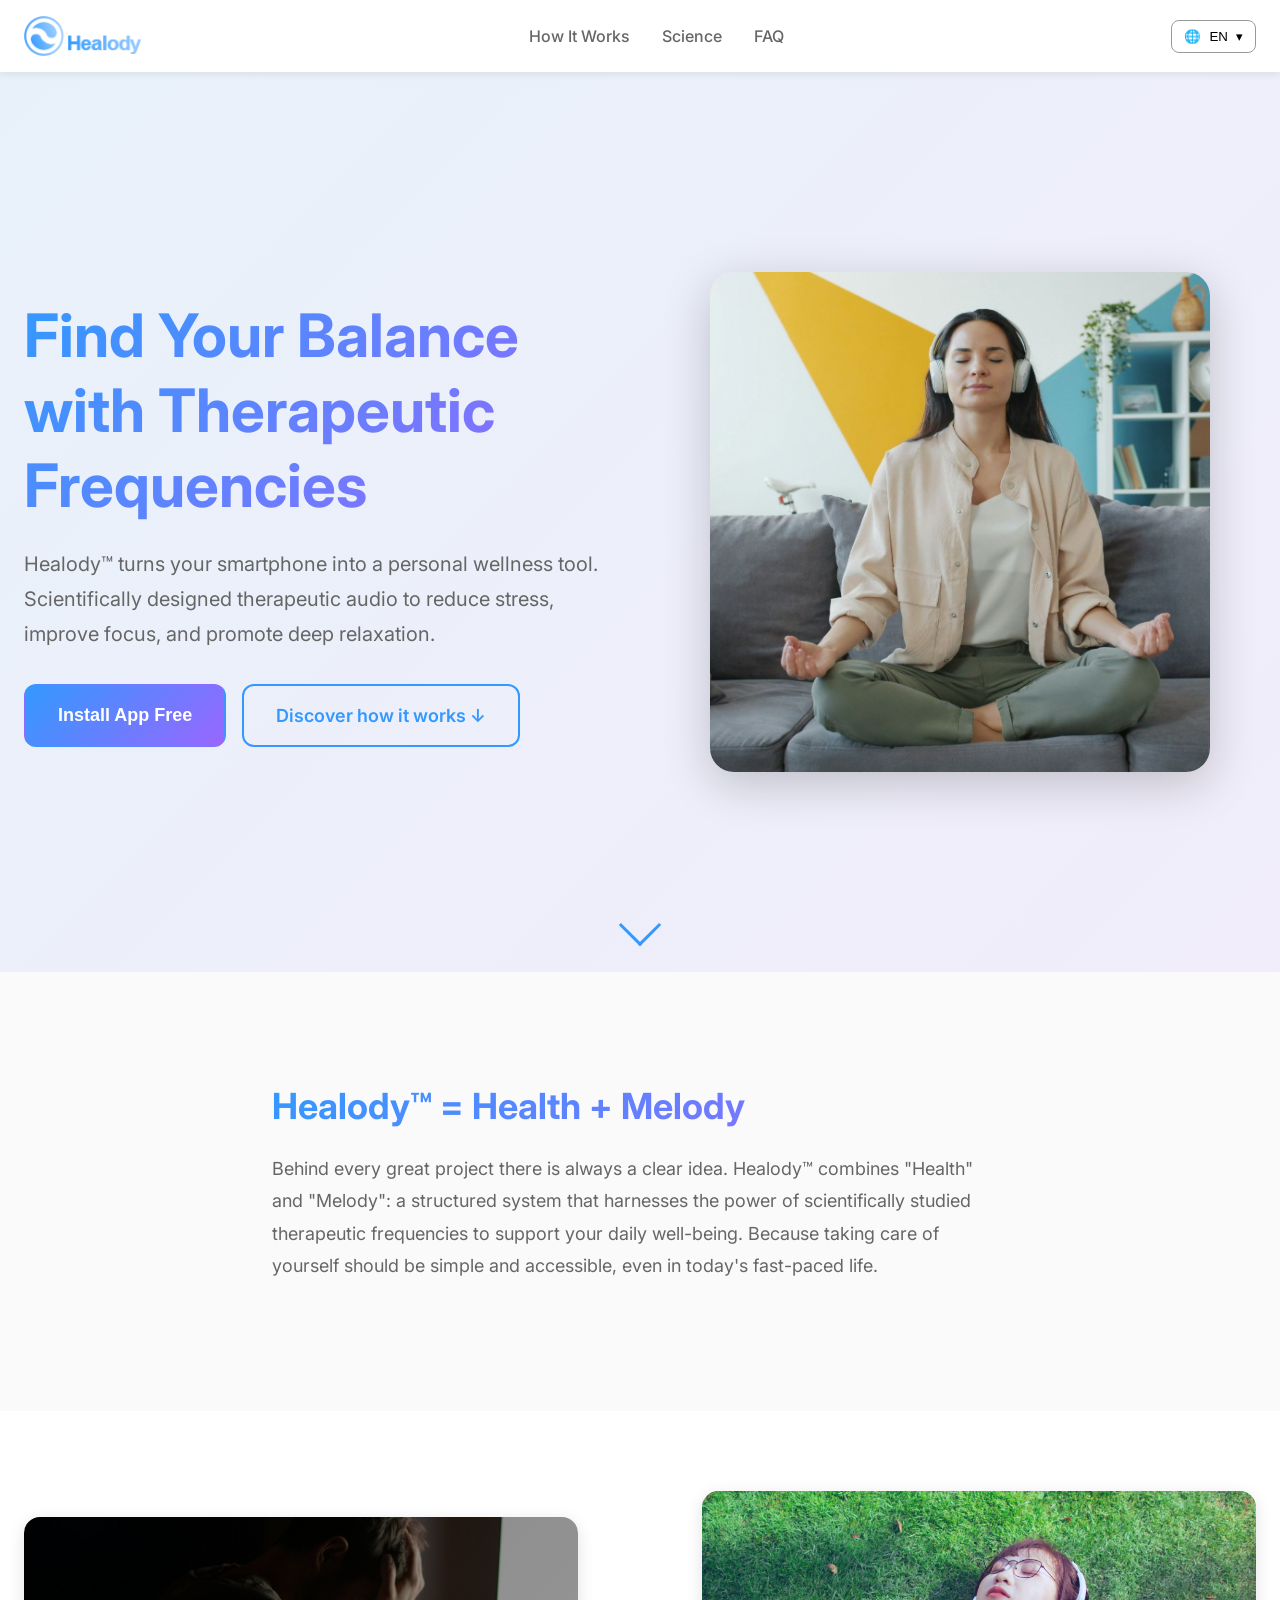
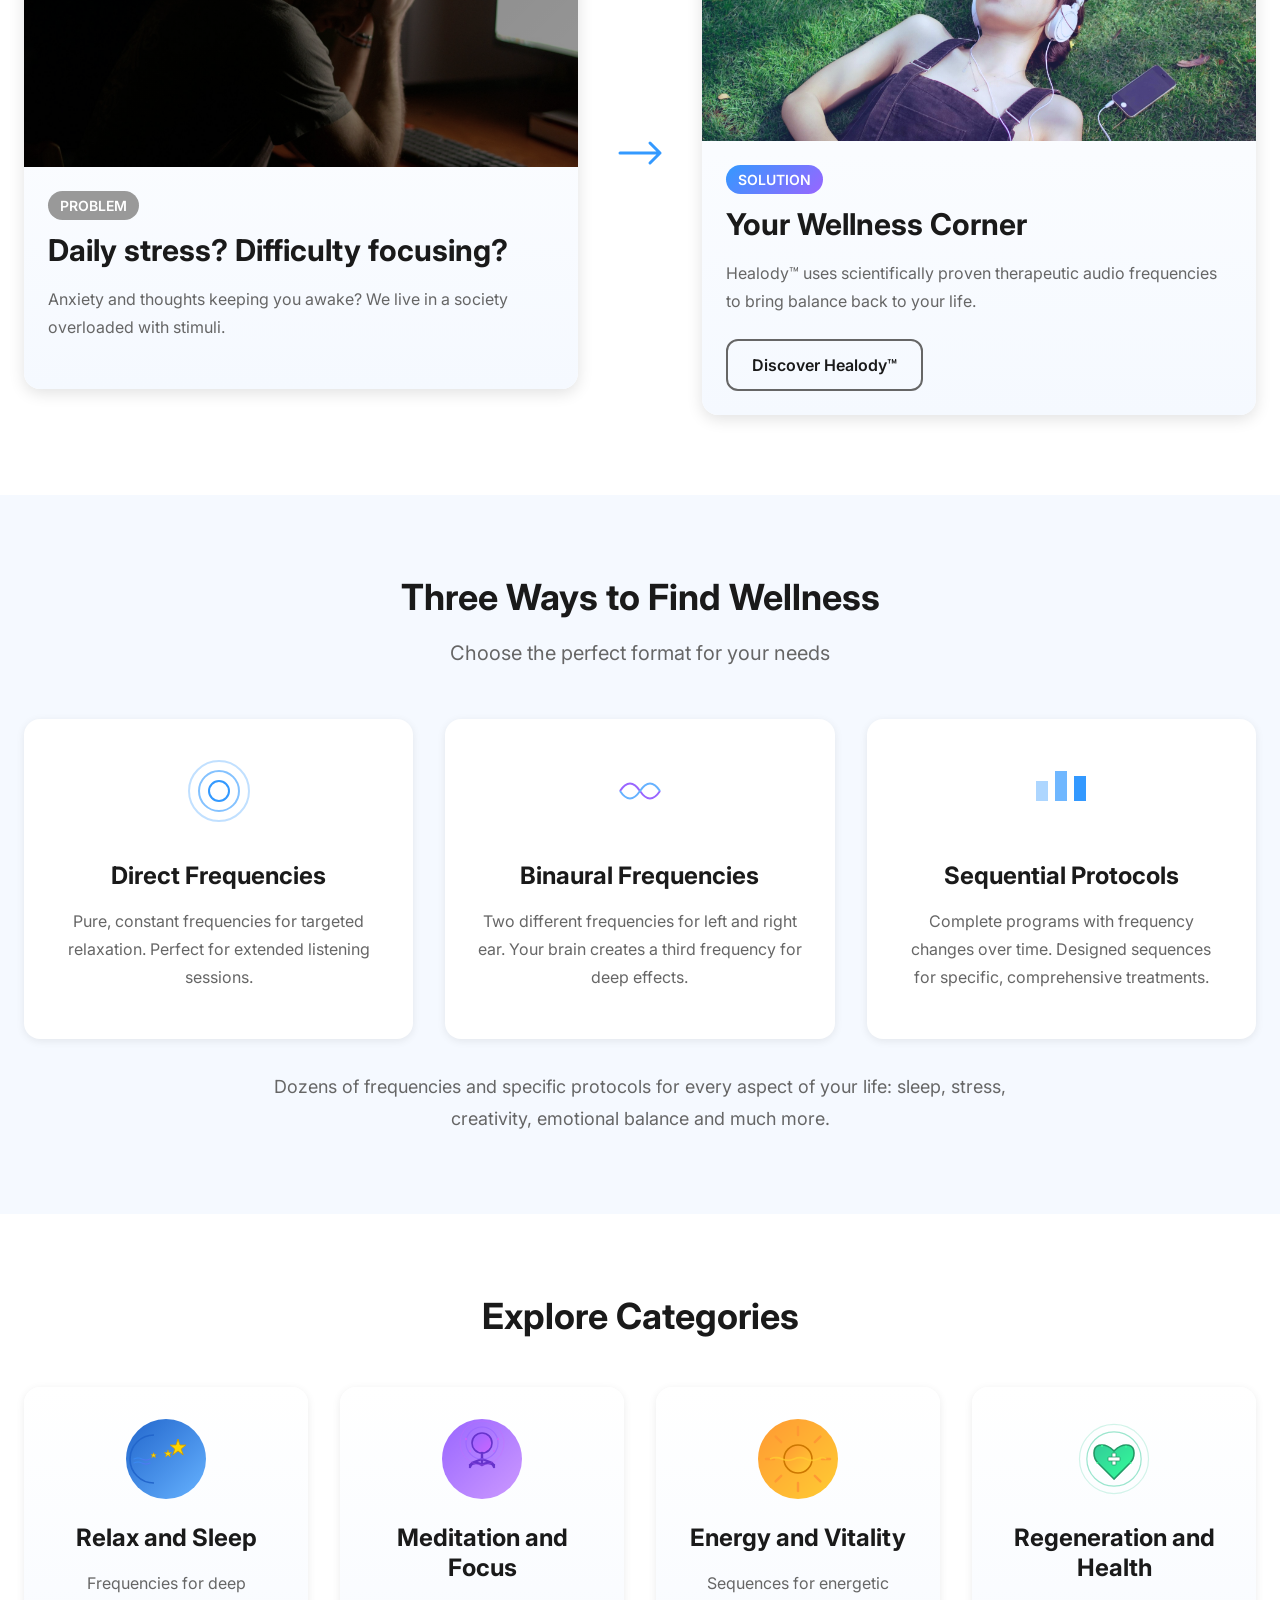
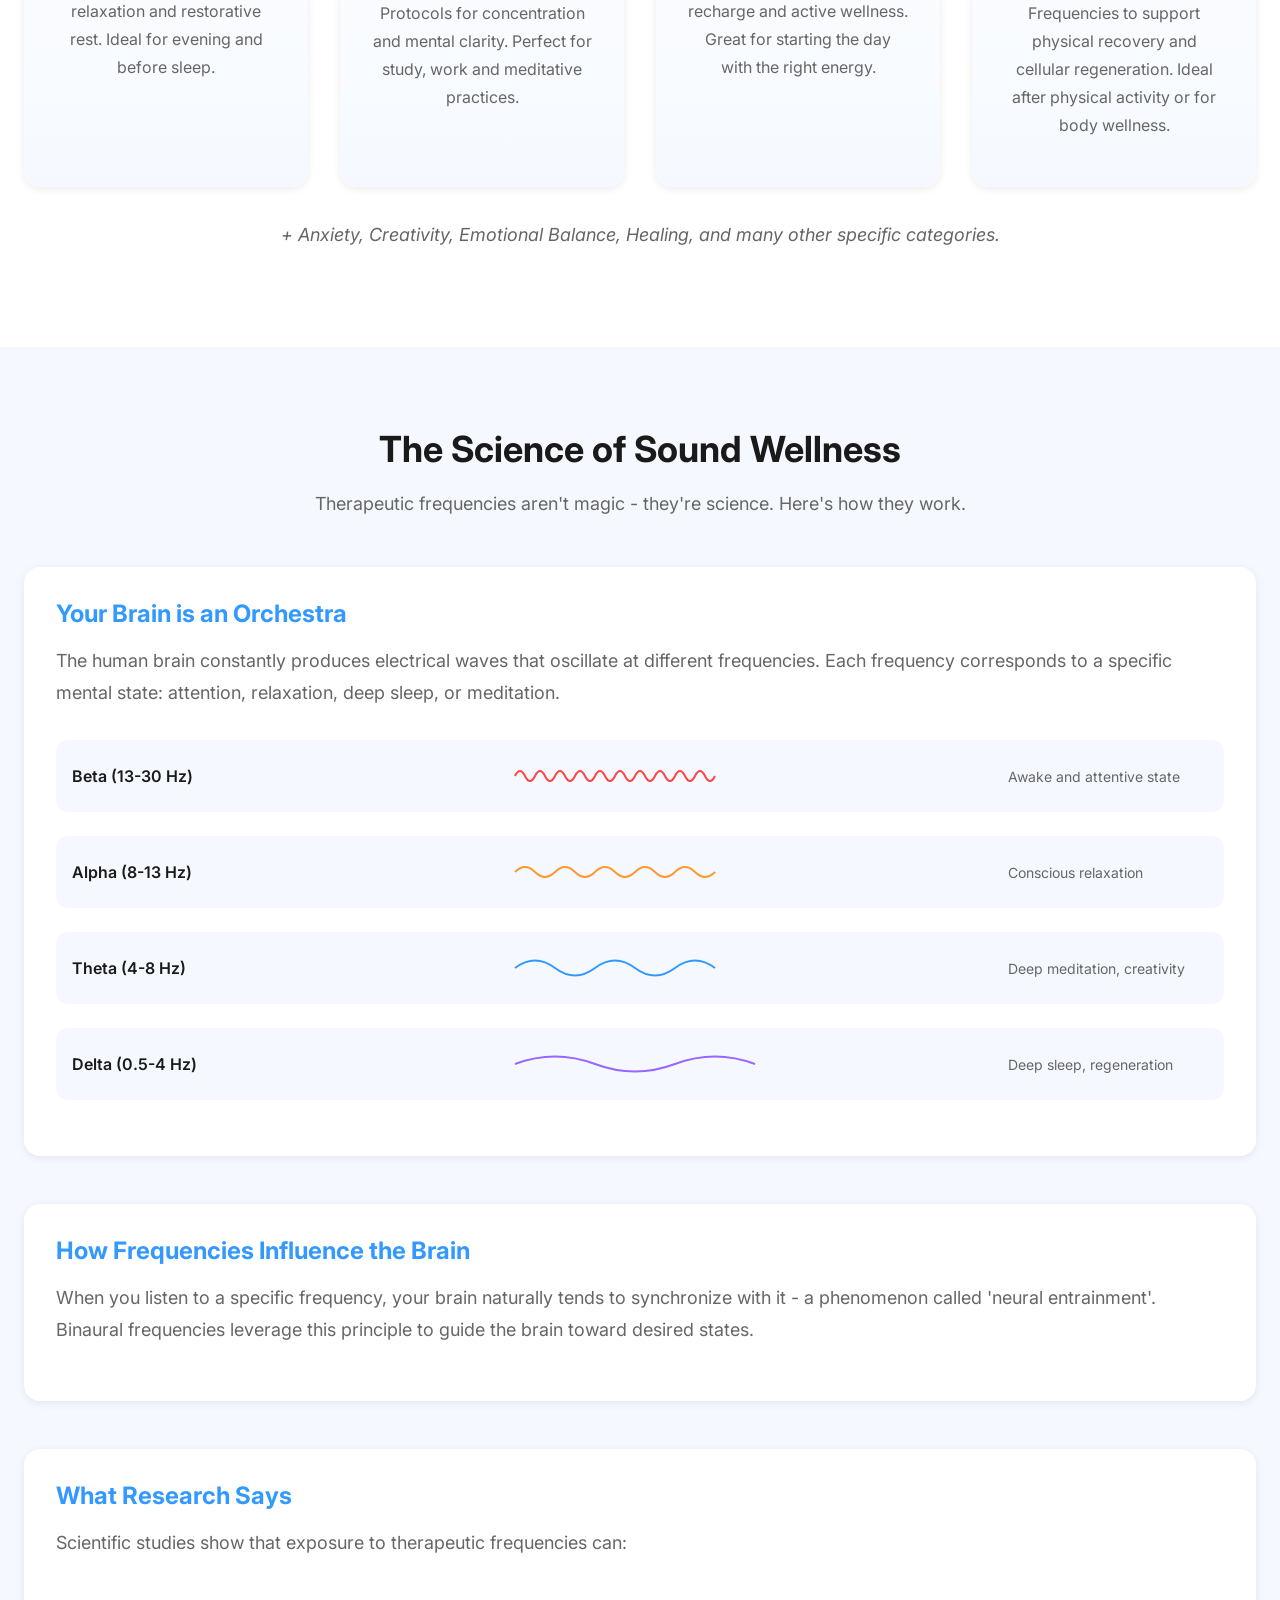
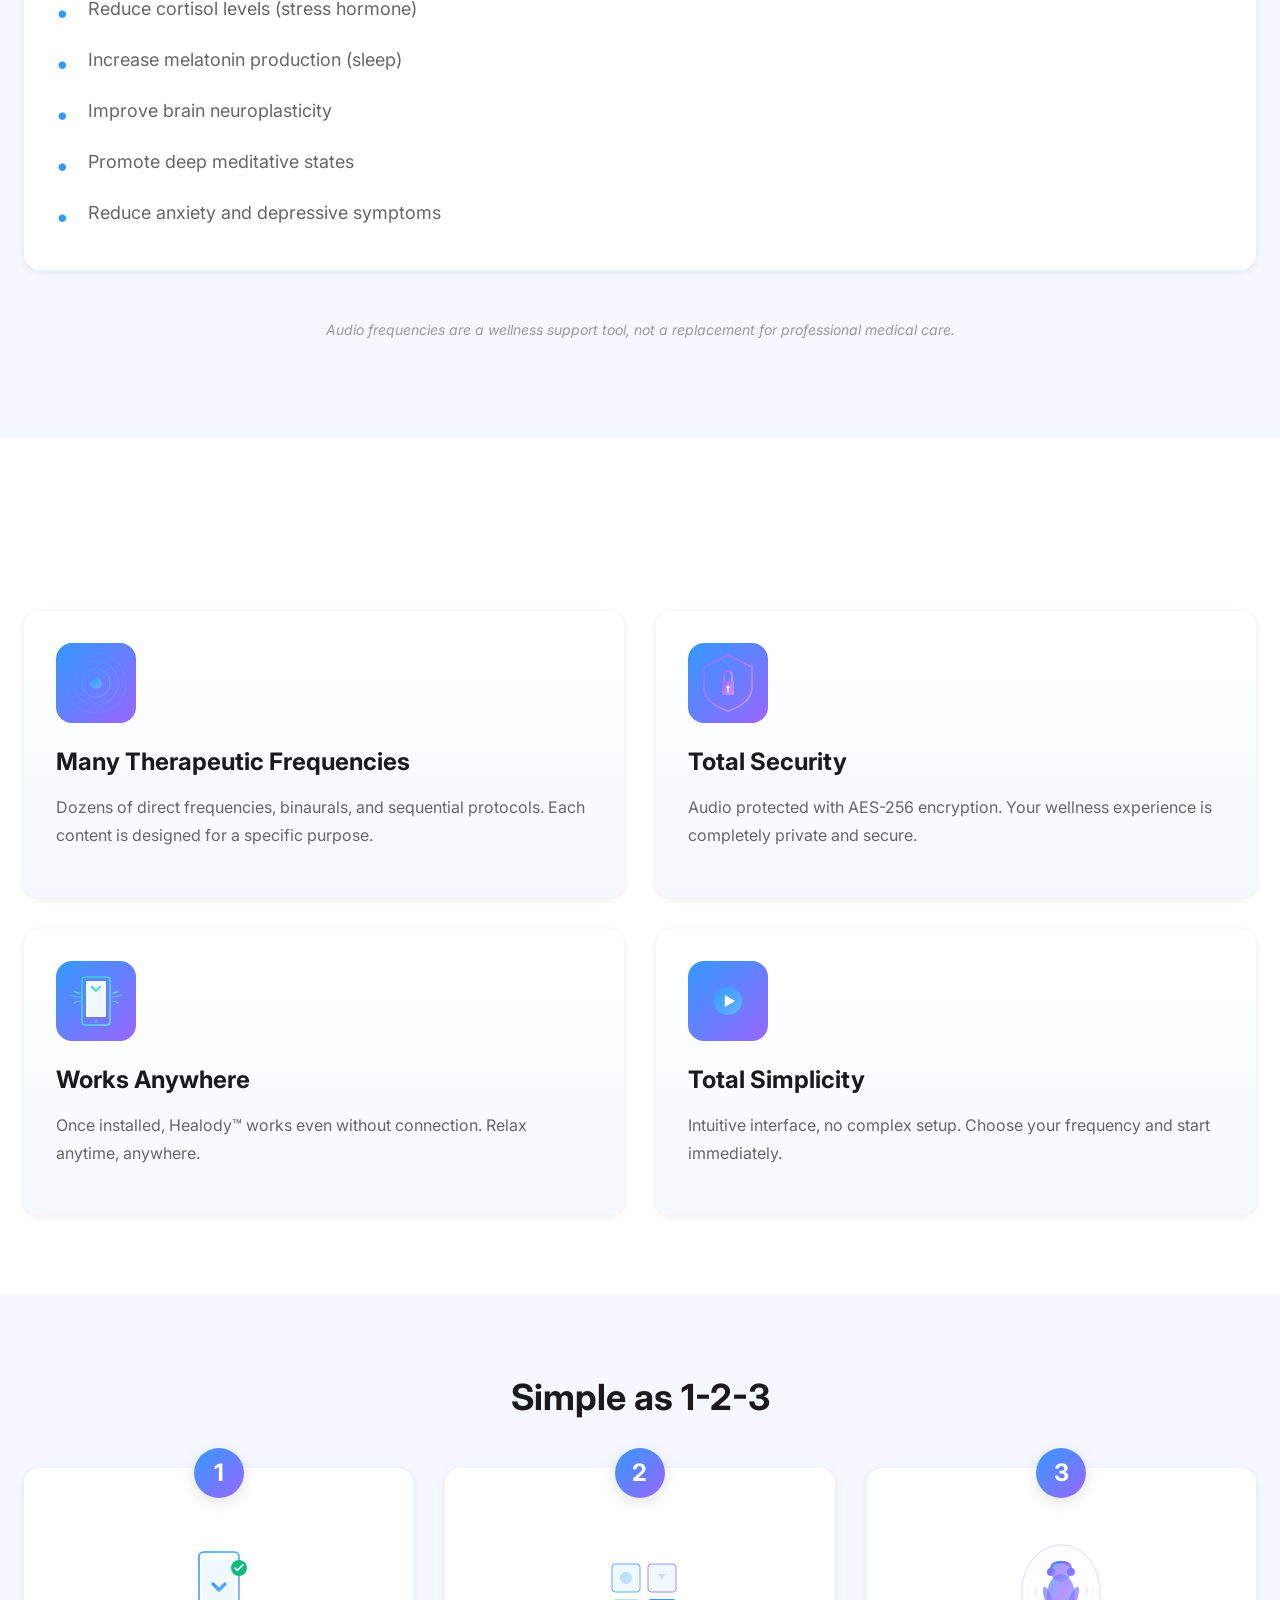
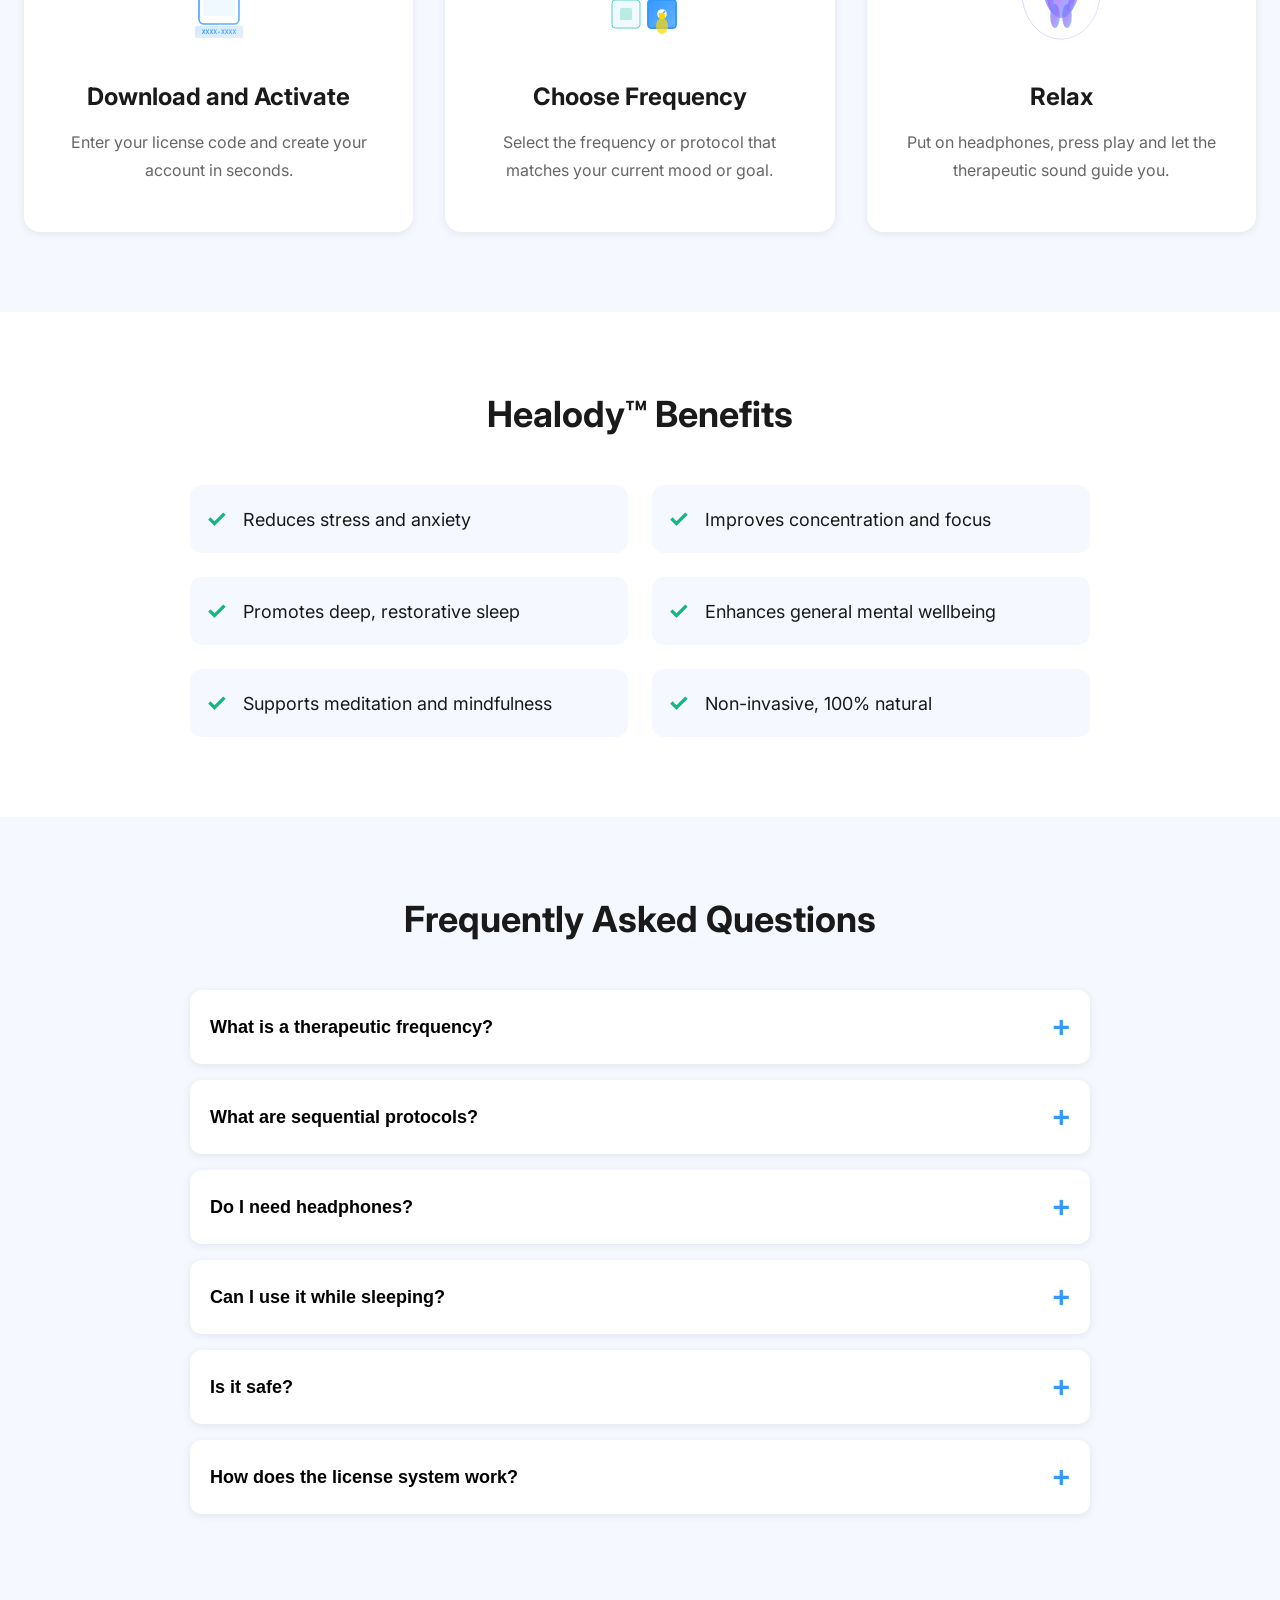
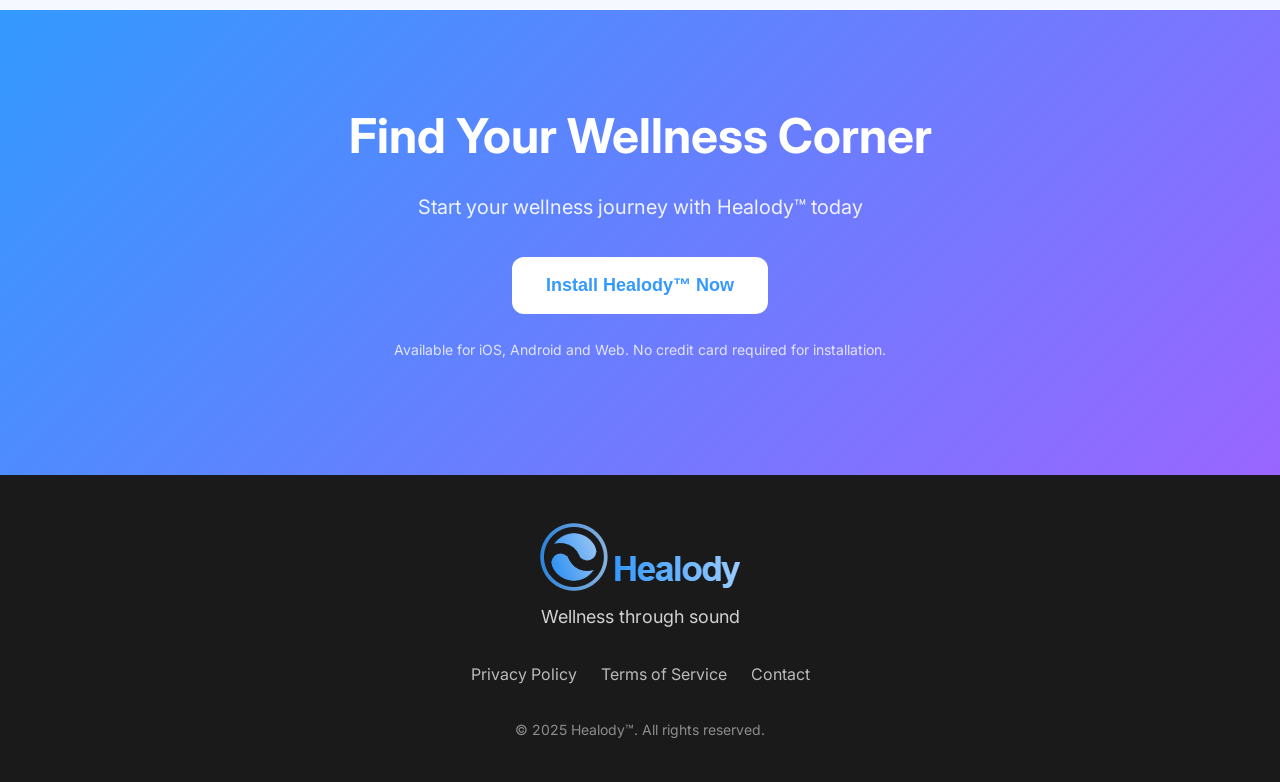
==== index.html @ 6c3bc186 "Initial commit - Healody Landing Page v3.0 🌐 Public Website - Project Presentation & PWA Download  ✅" ====
<!DOCTYPE html>
<html lang="it">
<head>
    <meta charset="UTF-8">
    <meta name="viewport" content="width=device-width, initial-scale=1.0">
    <meta name="description" content="Healody™ - Il tuo angolo di benessere. Frequenze terapeutiche per ridurre stress, migliorare focus e favorire rilassamento profondo.">
    <meta name="keywords" content="frequenze terapeutiche, benessere, meditazione, relax, stress, binaurali">
    <meta name="author" content="Healody™">

    <!-- Open Graph / Social Media -->
    <meta property="og:type" content="website">
    <meta property="og:url" content="https://Healody.net/">
    <meta property="og:title" content="Healody™ - Benessere attraverso il suono">
    <meta property="og:description" content="Trova il tuo angolo di benessere con frequenze terapeutiche scientificamente studiate.">
    <meta property="og:image" content="https://Healody.net/images/og-image.jpg">

    <!-- Favicon -->
    <link rel="icon" type="image/svg+xml" href="images/favicon.svg">

    <!-- PWA Manifest -->
    <link rel="manifest" href="manifest.json">

    <!-- iOS PWA Support -->
    <meta name="apple-mobile-web-app-capable" content="yes">
    <meta name="apple-mobile-web-app-status-bar-style" content="black-translucent">
    <meta name="apple-mobile-web-app-title" content="Healody">
    <link rel="apple-touch-icon" href="images/icon-192.png">

    <title>Healody™ - Il Tuo Angolo di Benessere</title>

    <!-- Preload critical resources -->
    <link rel="preconnect" href="https://fonts.googleapis.com">
    <link rel="preconnect" href="https://fonts.gstatic.com" crossorigin>

    <!-- Google Fonts -->
    <link href="https://fonts.googleapis.com/css2?family=Inter:wght@300;400;500;600;700&display=swap" rel="stylesheet">

    <!-- Styles -->
    <link rel="stylesheet" href="css/styles.css">
</head>
<body>

    <!-- ============================================ -->
    <!-- 1. NAVBAR (Sticky) -->
    <!-- ============================================ -->
    <nav class="navbar" id="navbar">
        <div class="container">
            <div class="navbar-content">
                <!-- Logo -->
                <a href="#" class="navbar-logo">
                    <img src="images/logo-full-120.png" alt="Healody™ Logo" class="logo-img">
                </a>

                <!-- Desktop Menu -->
                <ul class="navbar-menu" id="navbarMenu">
                    <li><a href="#come-funziona" class="nav-link" data-i18n="nav.howItWorks">Come Funziona</a></li>
                    <li><a href="#scienza" class="nav-link" data-i18n="nav.science">Scienza</a></li>
                    <li><a href="#faq" class="nav-link" data-i18n="nav.faq">FAQ</a></li>
                </ul>

                <!-- Language Switcher -->
                <div class="language-switcher">
                    <button class="lang-btn" id="langBtn">
                        <span class="globe-icon">🌐</span>
                        <span class="current-lang" id="currentLang">IT</span>
                        <span class="arrow-icon">▾</span>
                    </button>
                    <div class="lang-dropdown" id="langDropdown">
                        <button class="lang-option" data-lang="it">🇮🇹 Italiano</button>
                        <button class="lang-option" data-lang="en">🇬🇧 English</button>
                    </div>
                </div>

                <!-- Mobile Menu Toggle -->
                <button class="mobile-menu-toggle" id="mobileMenuToggle" aria-label="Menu">
                    <span class="hamburger-line"></span>
                    <span class="hamburger-line"></span>
                    <span class="hamburger-line"></span>
                </button>
            </div>
        </div>
    </nav>

    <!-- ============================================ -->
    <!-- 2. HERO SECTION -->
    <!-- ============================================ -->
    <section class="hero" id="hero">
        <div class="hero-background">
            <div class="hero-gradient"></div>
            <!-- Hero image will be added via CSS background -->
        </div>

        <div class="container">
            <div class="hero-content">
                <div class="hero-text">
                    <h1 class="hero-headline" data-i18n="hero.headline">
                        Ritrova il tuo equilibrio con le frequenze terapeutiche
                    </h1>
                    <p class="hero-subheadline" data-i18n="hero.subheadline">
                        Healody™ trasforma il tuo smartphone in uno strumento di benessere personale.
                        Audio terapeutici scientificamente studiati per ridurre stress, migliorare
                        il focus e favorire il rilassamento profondo.
                    </p>

                    <div class="hero-cta">
                        <button class="btn btn-primary btn-large" id="ctaInstallHero" data-i18n="hero.ctaPrimary">
                            Installa l'App Gratis
                        </button>
                        <a href="#problema" class="btn btn-secondary btn-large" data-i18n="hero.ctaSecondary">
                            Scopri come funziona ↓
                        </a>
                    </div>
                </div>

                <div class="hero-visual">
                    <!-- Placeholder for hero image - will be added later -->
                    <div class="hero-image-placeholder"></div>
                </div>
            </div>
        </div>

        <!-- Scroll indicator -->
        <div class="scroll-indicator">
            <div class="scroll-arrow"></div>
        </div>
    </section>

    <!-- ============================================ -->
    <!-- 2.5 HEAPRO ORIGIN STORY -->
    <!-- ============================================ -->
    <section class="heapro-origin" id="heapro-origin">
        <div class="container">
            <div class="origin-content fade-in-up">
                <h2 class="section-title" data-i18n="origin.title">
                    Healody™ = Health + Melody
                </h2>
                <p class="origin-text" data-i18n="origin.text">
                    Dietro ogni grande progetto c'è un'idea chiara. <strong>Healody™</strong> unisce letteralmente
                    "Salute" e "Melodia": un sistema strutturato che utilizza il potere delle frequenze
                    terapeutiche scientificamente studiate per supportare il tuo benessere quotidiano.
                    Perché prendersi cura di sé dovrebbe essere semplice e accessibile, anche nella frenetica vita di oggi.
                </p>
            </div>
        </div>
    </section>

    <!-- ============================================ -->
    <!-- 3. PROBLEMA → SOLUZIONE -->
    <!-- ============================================ -->
    <section class="problem-solution" id="problema">
        <div class="container">
            <div class="problem-solution-grid">
                <!-- Problema -->
                <div class="problem-card fade-in-up">
                    <div class="card-visual problem-visual">
                        <!-- Stock photo placeholder -->
                    </div>
                    <div class="card-content">
                        <span class="card-label" data-i18n="problemSolution.problemLabel">Problema</span>
                        <h2 class="card-headline" data-i18n="problemSolution.problemHeadline">
                            Stress quotidiano? Difficoltà a concentrarti?
                        </h2>
                        <p class="card-text" data-i18n="problemSolution.problemText">
                            Ansia e pensieri che non ti lasciano dormire?
                            Viviamo in una società sovraccarica di stimoli.
                        </p>
                    </div>
                </div>

                <!-- Arrow -->
                <div class="arrow-separator">
                    <svg width="60" height="60" viewBox="0 0 60 60" fill="none">
                        <path d="M10 30 L50 30 M50 30 L40 20 M50 30 L40 40" stroke="#3399ff" stroke-width="3" stroke-linecap="round"/>
                    </svg>
                </div>

                <!-- Soluzione -->
                <div class="solution-card fade-in-up">
                    <div class="card-visual solution-visual">
                        <!-- Stock photo placeholder -->
                    </div>
                    <div class="card-content">
                        <span class="card-label solution-label" data-i18n="problemSolution.solutionLabel">Soluzione</span>
                        <h2 class="card-headline" data-i18n="problemSolution.solutionHeadline">
                            Il tuo angolo di benessere
                        </h2>
                        <p class="card-text" data-i18n="problemSolution.solutionText">
                            Healody™ utilizza frequenze audio terapeutiche scientificamente
                            provate per riportare equilibrio nella tua vita.
                        </p>
                        <a href="#features" class="btn btn-outline" data-i18n="problemSolution.ctaDiscover">
                            Scopri Healody™
                        </a>
                    </div>
                </div>
            </div>
        </div>
    </section>

    <!-- ============================================ -->
    <!-- 4. COSA OFFRE HEAPRO (3 Tipologie) -->
    <!-- ============================================ -->
    <section class="what-we-offer" id="offerta">
        <div class="container">
            <div class="section-header fade-in-up">
                <h2 class="section-title" data-i18n="whatWeOffer.headline">
                    Tre Modi per Ritrovare il Benessere
                </h2>
                <p class="section-subtitle" data-i18n="whatWeOffer.subtitle">
                    Scegli il formato perfetto per le tue esigenze
                </p>
            </div>

            <div class="offer-grid">
                <!-- Tipologia 1: Frequenze Dirette -->
                <div class="offer-card fade-in-up">
                    <div class="offer-icon">
                        <svg width="80" height="80" viewBox="0 0 80 80">
                            <!-- Single wave icon - placeholder -->
                            <circle cx="40" cy="40" r="30" stroke="#3399ff" stroke-width="2" fill="none" opacity="0.3"/>
                            <circle cx="40" cy="40" r="20" stroke="#3399ff" stroke-width="2" fill="none" opacity="0.6"/>
                            <circle cx="40" cy="40" r="10" stroke="#3399ff" stroke-width="2" fill="none"/>
                        </svg>
                    </div>
                    <h3 class="offer-title" data-i18n="whatWeOffer.type1.title">Frequenze Dirette</h3>
                    <p class="offer-description" data-i18n="whatWeOffer.type1.description">
                        Frequenze pure e costanti per rilassamento mirato.
                        Perfette per sessioni di ascolto prolungato.
                    </p>
                </div>

                <!-- Tipologia 2: Frequenze Binaurali -->
                <div class="offer-card fade-in-up">
                    <div class="offer-icon">
                        <svg width="80" height="80" viewBox="0 0 80 80">
                            <!-- Two waves icon - placeholder -->
                            <path d="M20 40 Q30 25, 40 40 T60 40" stroke="#9966ff" stroke-width="2" fill="none"/>
                            <path d="M20 40 Q30 55, 40 40 T60 40" stroke="#66b2ff" stroke-width="2" fill="none"/>
                        </svg>
                    </div>
                    <h3 class="offer-title" data-i18n="whatWeOffer.type2.title">Frequenze Binaurali</h3>
                    <p class="offer-description" data-i18n="whatWeOffer.type2.description">
                        Due frequenze diverse per orecchio destro e sinistro.
                        Il cervello crea una terza frequenza per effetti profondi.
                    </p>
                </div>

                <!-- Tipologia 3: Protocolli Sequenziali -->
                <div class="offer-card fade-in-up">
                    <div class="offer-icon">
                        <svg width="80" height="80" viewBox="0 0 80 80">
                            <!-- Sequence icon - placeholder -->
                            <rect x="15" y="30" width="12" height="20" fill="#3399ff" opacity="0.4"/>
                            <rect x="34" y="20" width="12" height="30" fill="#3399ff" opacity="0.7"/>
                            <rect x="53" y="25" width="12" height="25" fill="#3399ff"/>
                        </svg>
                    </div>
                    <h3 class="offer-title" data-i18n="whatWeOffer.type3.title">Protocolli Sequenziali</h3>
                    <p class="offer-description" data-i18n="whatWeOffer.type3.description">
                        Programmi completi con cambi di frequenza nel tempo.
                        Sequenze studiate per trattamenti specifici e completi.
                    </p>
                </div>
            </div>

            <p class="offer-footer-text fade-in-up" data-i18n="whatWeOffer.footerText">
                Decine di frequenze e protocolli specifici per ogni aspetto della tua vita:
                sonno, stress, creatività, equilibrio emotivo e molto altro.
            </p>
        </div>
    </section>

    <!-- ============================================ -->
    <!-- 5. CATEGORIE ESEMPIO (3 Card) -->
    <!-- ============================================ -->
    <section class="categories" id="categorie">
        <div class="container">
            <div class="section-header fade-in-up">
                <h2 class="section-title" data-i18n="categories.headline">
                    Esplora le Categorie
                </h2>
            </div>

            <div class="categories-grid">
                <!-- Categoria 1: Relax e Sonno -->
                <div class="category-card fade-in-up">
                    <div class="category-icon moon-icon">
                        <img src="assets/icons/category-sleep-v2.svg" alt="Relax e Sonno" width="80" height="80">
                    </div>
                    <h3 class="category-title" data-i18n="categories.cat1.title">Relax e Sonno</h3>
                    <p class="category-description" data-i18n="categories.cat1.description">
                        Frequenze per rilassamento profondo e riposo rigenerante.
                        Ideale per la sera e prima di dormire.
                    </p>
                </div>

                <!-- Categoria 2: Meditazione e Focus -->
                <div class="category-card fade-in-up">
                    <div class="category-icon meditation-icon">
                        <img src="assets/icons/category-meditation-v2.svg" alt="Meditazione e Focus" width="80" height="80">
                    </div>
                    <h3 class="category-title" data-i18n="categories.cat2.title">Meditazione e Focus</h3>
                    <p class="category-description" data-i18n="categories.cat2.description">
                        Protocolli per concentrazione e chiarezza mentale.
                        Perfetti per studio, lavoro e pratiche meditative.
                    </p>
                </div>

                <!-- Categoria 3: Energia e Vitalità -->
                <div class="category-card fade-in-up">
                    <div class="category-icon energy-icon">
                        <img src="assets/icons/category-energy-v2.svg" alt="Energia e Vitalità" width="80" height="80">
                    </div>
                    <h3 class="category-title" data-i18n="categories.cat3.title">Energia e Vitalità</h3>
                    <p class="category-description" data-i18n="categories.cat3.description">
                        Sequenze per ricarica energetica e benessere attivo.
                        Ottimi per iniziare la giornata con la giusta energia.
                    </p>
                </div>

                <!-- Categoria 4: Rigenerazione Fisica e Salute -->
                <div class="category-card fade-in-up">
                    <div class="category-icon regeneration-icon">
                        <img src="assets/icons/category-regeneration.svg" alt="Rigenerazione e Salute" width="80" height="80">
                    </div>
                    <h3 class="category-title" data-i18n="categories.cat4.title">Rigenerazione e Salute</h3>
                    <p class="category-description" data-i18n="categories.cat4.description">
                        Frequenze per sostenere il recupero fisico e la rigenerazione cellulare.
                        Ideale dopo l'attività fisica o per il benessere del corpo.
                    </p>
                </div>
            </div>

            <p class="categories-footer-text fade-in-up" data-i18n="categories.footerText">
                + Ansia, Creatività, Equilibrio Emotivo, Guarigione, e molte altre categorie specifiche.
            </p>
        </div>
    </section>

    <!-- ============================================ -->
    <!-- 6. SCIENZA DIETRO LE FREQUENZE -->
    <!-- ============================================ -->
    <section class="science" id="scienza">
        <div class="container">
            <div class="section-header fade-in-up">
                <h2 class="section-title" data-i18n="science.headline">
                    La Scienza del Benessere Sonoro
                </h2>
                <p class="section-intro" data-i18n="science.intro">
                    Le frequenze terapeutiche non sono magia - sono scienza. Ecco come funzionano.
                </p>
            </div>

            <!-- Blocco 1: Onde Cerebrali -->
            <div class="science-block fade-in-up">
                <div class="science-content">
                    <h3 class="science-subtitle" data-i18n="science.block1.title">
                        Il Tuo Cervello è un'Orchestra
                    </h3>
                    <p class="science-text" data-i18n="science.block1.text">
                        Il cervello umano produce costantemente onde elettriche che oscillano
                        a diverse frequenze. Ogni frequenza corrisponde a uno stato mentale
                        specifico: attenzione, rilassamento, sonno profondo o meditazione.
                    </p>
                </div>

                <div class="brain-waves-graphic">
                    <div class="wave-item">
                        <span class="wave-label">Beta (13-30 Hz)</span>
                        <svg class="wave-visual" width="100%" height="40" viewBox="0 0 200 40">
                            <path d="M0 20 Q5 10, 10 20 T20 20 T30 20 T40 20 T50 20 T60 20 T70 20 T80 20 T90 20 T100 20 T110 20 T120 20 T130 20 T140 20 T150 20 T160 20 T170 20 T180 20 T190 20 T200 20"
                                  stroke="#ff4444" stroke-width="2" fill="none"/>
                        </svg>
                        <span class="wave-description" data-i18n="science.waves.beta">Stato di veglia e attenzione</span>
                    </div>

                    <div class="wave-item">
                        <span class="wave-label">Alpha (8-13 Hz)</span>
                        <svg class="wave-visual" width="100%" height="40" viewBox="0 0 200 40">
                            <path d="M0 20 Q10 10, 20 20 T40 20 T60 20 T80 20 T100 20 T120 20 T140 20 T160 20 T180 20 T200 20"
                                  stroke="#ff9933" stroke-width="2" fill="none"/>
                        </svg>
                        <span class="wave-description" data-i18n="science.waves.alpha">Rilassamento cosciente</span>
                    </div>

                    <div class="wave-item">
                        <span class="wave-label">Theta (4-8 Hz)</span>
                        <svg class="wave-visual" width="100%" height="40" viewBox="0 0 200 40">
                            <path d="M0 20 Q20 5, 40 20 T80 20 T120 20 T160 20 T200 20"
                                  stroke="#3399ff" stroke-width="2" fill="none"/>
                        </svg>
                        <span class="wave-description" data-i18n="science.waves.theta">Meditazione profonda, creatività</span>
                    </div>

                    <div class="wave-item">
                        <span class="wave-label">Delta (0.5-4 Hz)</span>
                        <svg class="wave-visual" width="100%" height="40" viewBox="0 0 200 40">
                            <path d="M0 20 Q40 5, 80 20 T160 20 T240 20"
                                  stroke="#9966ff" stroke-width="2" fill="none"/>
                        </svg>
                        <span class="wave-description" data-i18n="science.waves.delta">Sonno profondo, rigenerazione</span>
                    </div>
                </div>
            </div>

            <!-- Blocco 2: Risonanza -->
            <div class="science-block fade-in-up">
                <div class="science-content">
                    <h3 class="science-subtitle" data-i18n="science.block2.title">
                        Come le Frequenze Influenzano il Cervello
                    </h3>
                    <p class="science-text" data-i18n="science.block2.text">
                        Quando ascolti una frequenza specifica, il tuo cervello tende naturalmente
                        a sincronizzarsi con essa - un fenomeno chiamato 'entrainment neurale'.
                        Le frequenze binaurali sfruttano questo principio per guidare il cervello
                        verso stati desiderati.
                    </p>
                </div>
            </div>

            <!-- Blocco 3: Evidenze Scientifiche -->
            <div class="science-block fade-in-up">
                <div class="science-content">
                    <h3 class="science-subtitle" data-i18n="science.block3.title">
                        Cosa Dice la Ricerca
                    </h3>
                    <p class="science-text" data-i18n="science.block3.intro">
                        Studi scientifici dimostrano che l'esposizione a frequenze terapeutiche può:
                    </p>
                    <ul class="science-benefits-list">
                        <li data-i18n="science.block3.benefit1">Ridurre i livelli di cortisolo (ormone dello stress)</li>
                        <li data-i18n="science.block3.benefit2">Aumentare la produzione di melatonina (sonno)</li>
                        <li data-i18n="science.block3.benefit3">Migliorare la neuroplasticità cerebrale</li>
                        <li data-i18n="science.block3.benefit4">Favorire stati meditativi profondi</li>
                        <li data-i18n="science.block3.benefit5">Ridurre ansia e sintomi depressivi</li>
                    </ul>
                </div>
            </div>

            <p class="science-disclaimer fade-in-up" data-i18n="science.disclaimer">
                Le frequenze audio sono un supporto al benessere, non sostituiscono cure mediche professionali.
            </p>
        </div>
    </section>

    <!-- ============================================ -->
    <!-- 7. FEATURES (4 Card Grid) -->
    <!-- ============================================ -->
    <section class="features" id="features">
        <div class="container">
            <div class="section-header fade-in-up">
                <h2 class="section-title" data-i18n="features.headline">
                    Perché Scegliere Healody™
                </h2>
            </div>

            <div class="features-grid">
                <!-- Feature 1: Tante Frequenze -->
                <div class="feature-card fade-in-up">
                    <div class="feature-icon">
                        <img src="assets/icons/feature-frequencies.svg" alt="Frequenze" width="80" height="80">
                    </div>
                    <h3 class="feature-title" data-i18n="features.feat1.title">
                        Tante Frequenze Terapeutiche
                    </h3>
                    <p class="feature-description" data-i18n="features.feat1.description">
                        Decine di frequenze dirette, binaurali e protocolli sequenziali.
                        Ogni contenuto è studiato per uno scopo specifico.
                    </p>
                </div>

                <!-- Feature 2: Sicurezza -->
                <div class="feature-card fade-in-up">
                    <div class="feature-icon">
                        <img src="assets/icons/feature-security.svg" alt="Sicurezza" width="80" height="80">
                    </div>
                    <h3 class="feature-title" data-i18n="features.feat2.title">
                        Sicurezza Totale
                    </h3>
                    <p class="feature-description" data-i18n="features.feat2.description">
                        Audio protetti con cifratura AES-256. La tua esperienza di benessere
                        è completamente privata e sicura.
                    </p>
                </div>

                <!-- Feature 3: Offline -->
                <div class="feature-card fade-in-up">
                    <div class="feature-icon">
                        <img src="assets/icons/feature-offline.svg" alt="Offline" width="80" height="80">
                    </div>
                    <h3 class="feature-title" data-i18n="features.feat3.title">
                        Funziona Ovunque
                    </h3>
                    <p class="feature-description" data-i18n="features.feat3.description">
                        Una volta installata, Healody™ funziona anche senza connessione.
                        Rilassati in qualsiasi momento e luogo.
                    </p>
                </div>

                <!-- Feature 4: Semplicità -->
                <div class="feature-card fade-in-up">
                    <div class="feature-icon">
                        <img src="assets/icons/feature-simplicity.svg" alt="Semplicità" width="80" height="80">
                    </div>
                    <h3 class="feature-title" data-i18n="features.feat4.title">
                        Semplicità Totale
                    </h3>
                    <p class="feature-description" data-i18n="features.feat4.description">
                        Interfaccia intuitiva, nessuna configurazione complessa.
                        Scegli la frequenza e inizia subito.
                    </p>
                </div>
            </div>
        </div>
    </section>

    <!-- ============================================ -->
    <!-- 8. COME FUNZIONA (3 Steps) -->
    <!-- ============================================ -->
    <section class="how-it-works" id="come-funziona">
        <div class="container">
            <div class="section-header fade-in-up">
                <h2 class="section-title" data-i18n="howItWorks.headline">
                    Semplice come 1-2-3
                </h2>
            </div>

            <div class="steps-grid">
                <!-- Step 1 -->
                <div class="step-card fade-in-up">
                    <div class="step-number">1</div>
                    <div class="step-icon">
                        <img src="assets/icons/step-download.svg" alt="Scarica" width="120" height="120">
                    </div>
                    <h3 class="step-title" data-i18n="howItWorks.step1.title">Scarica e Attiva</h3>
                    <p class="step-description" data-i18n="howItWorks.step1.description">
                        Inserisci il tuo codice licenza e crea il tuo account in pochi secondi.
                    </p>
                </div>

                <!-- Step 2 -->
                <div class="step-card fade-in-up">
                    <div class="step-number">2</div>
                    <div class="step-icon">
                        <img src="assets/icons/step-choose.svg" alt="Scegli" width="120" height="120">
                    </div>
                    <h3 class="step-title" data-i18n="howItWorks.step2.title">Scegli la Frequenza</h3>
                    <p class="step-description" data-i18n="howItWorks.step2.description">
                        Seleziona la frequenza o protocollo adatto al tuo stato d'animo o obiettivo.
                    </p>
                </div>

                <!-- Step 3 -->
                <div class="step-card fade-in-up">
                    <div class="step-number">3</div>
                    <div class="step-icon">
                        <img src="assets/icons/step-relax.svg" alt="Rilassati" width="120" height="120">
                    </div>
                    <h3 class="step-title" data-i18n="howItWorks.step3.title">Rilassati</h3>
                    <p class="step-description" data-i18n="howItWorks.step3.description">
                        Indossa le cuffie, premi play e lasciati guidare dal suono terapeutico.
                    </p>
                </div>
            </div>
        </div>
    </section>

    <!-- ============================================ -->
    <!-- 9. BENEFICI (Grid 2x3) -->
    <!-- ============================================ -->
    <section class="benefits" id="benefici">
        <div class="container">
            <div class="section-header fade-in-up">
                <h2 class="section-title" data-i18n="benefits.headline">
                    I Benefici di Healody™
                </h2>
            </div>

            <div class="benefits-grid">
                <div class="benefit-item fade-in-up">
                    <span class="benefit-check">✓</span>
                    <span class="benefit-text" data-i18n="benefits.benefit1">Riduce stress e ansia</span>
                </div>
                <div class="benefit-item fade-in-up">
                    <span class="benefit-check">✓</span>
                    <span class="benefit-text" data-i18n="benefits.benefit2">Migliora concentrazione e focus</span>
                </div>
                <div class="benefit-item fade-in-up">
                    <span class="benefit-check">✓</span>
                    <span class="benefit-text" data-i18n="benefits.benefit3">Favorisce sonno profondo e ristoratore</span>
                </div>
                <div class="benefit-item fade-in-up">
                    <span class="benefit-check">✓</span>
                    <span class="benefit-text" data-i18n="benefits.benefit4">Aumenta benessere mentale generale</span>
                </div>
                <div class="benefit-item fade-in-up">
                    <span class="benefit-check">✓</span>
                    <span class="benefit-text" data-i18n="benefits.benefit5">Supporta meditazione e mindfulness</span>
                </div>
                <div class="benefit-item fade-in-up">
                    <span class="benefit-check">✓</span>
                    <span class="benefit-text" data-i18n="benefits.benefit6">Non invasivo, 100% naturale</span>
                </div>
            </div>
        </div>
    </section>

    <!-- ============================================ -->
    <!-- 10. FAQ (Accordion) -->
    <!-- ============================================ -->
    <section class="faq" id="faq">
        <div class="container">
            <div class="section-header fade-in-up">
                <h2 class="section-title" data-i18n="faq.headline">
                    Domande Frequenti
                </h2>
            </div>

            <div class="faq-list">
                <!-- FAQ 1 -->
                <div class="faq-item fade-in-up">
                    <button class="faq-question">
                        <span data-i18n="faq.q1.question">Cos'è una frequenza terapeutica?</span>
                        <span class="faq-icon">+</span>
                    </button>
                    <div class="faq-answer">
                        <p data-i18n="faq.q1.answer">
                            Le frequenze terapeutiche sono onde sonore specifiche che interagiscono
                            con le onde cerebrali per promuovere stati di rilassamento, concentrazione
                            o benessere. Ogni frequenza ha uno scopo specifico supportato dalla ricerca scientifica.
                        </p>
                    </div>
                </div>

                <!-- FAQ 2 -->
                <div class="faq-item fade-in-up">
                    <button class="faq-question">
                        <span data-i18n="faq.q2.question">Cosa sono i protocolli sequenziali?</span>
                        <span class="faq-icon">+</span>
                    </button>
                    <div class="faq-answer">
                        <p data-i18n="faq.q2.answer">
                            I protocolli sequenziali sono programmi audio completi che cambiano frequenza
                            nel tempo, creando una sequenza specifica di stimoli sonori. Sono ideali per
                            trattamenti completi che richiedono diverse fasi (es: rilassamento progressivo,
                            meditazione guidata, sonno profondo).
                        </p>
                    </div>
                </div>

                <!-- FAQ 3 -->
                <div class="faq-item fade-in-up">
                    <button class="faq-question">
                        <span data-i18n="faq.q3.question">Devo usare le cuffie?</span>
                        <span class="faq-icon">+</span>
                    </button>
                    <div class="faq-answer">
                        <p data-i18n="faq.q3.answer">
                            Sì, per un'esperienza ottimale consigliamo cuffie di buona qualità.
                            Le cuffie permettono un'immersione completa e isolano dai rumori esterni.
                            Per le frequenze binaurali, le cuffie sono essenziali poiché ogni orecchio
                            deve ricevere una frequenza diversa.
                        </p>
                    </div>
                </div>

                <!-- FAQ 4 -->
                <div class="faq-item fade-in-up">
                    <button class="faq-question">
                        <span data-i18n="faq.q4.question">Posso usarlo mentre dormo?</span>
                        <span class="faq-icon">+</span>
                    </button>
                    <div class="faq-answer">
                        <p data-i18n="faq.q4.answer">
                            Assolutamente sì! Molti utenti usano Healody™ per addormentarsi meglio.
                            Le frequenze specifiche per il sonno sono particolarmente efficaci per
                            indurre il sonno profondo e migliorare la qualità del riposo.
                        </p>
                    </div>
                </div>

                <!-- FAQ 5 -->
                <div class="faq-item fade-in-up">
                    <button class="faq-question">
                        <span data-i18n="faq.q5.question">È sicuro?</span>
                        <span class="faq-icon">+</span>
                    </button>
                    <div class="faq-answer">
                        <p data-i18n="faq.q5.answer">
                            Sì, le frequenze audio sono completamente sicure e naturali. Non hanno
                            effetti collaterali e possono essere utilizzate da chiunque. In caso di
                            dubbi o condizioni mediche specifiche, consulta il tuo medico.
                        </p>
                    </div>
                </div>

                <!-- FAQ 6 -->
                <div class="faq-item fade-in-up">
                    <button class="faq-question">
                        <span data-i18n="faq.q6.question">Come funziona il sistema licenze?</span>
                        <span class="faq-icon">+</span>
                    </button>
                    <div class="faq-answer">
                        <p data-i18n="faq.q6.answer">
                            Acquisti un codice licenza, lo inserisci nell'app durante la registrazione
                            e hai accesso immediato. La licenza è valida per 1 anno e funziona su un
                            solo dispositivo per garantire sicurezza e qualità del servizio.
                        </p>
                    </div>
                </div>
            </div>
        </div>
    </section>

    <!-- ============================================ -->
    <!-- 11. CTA FINALE -->
    <!-- ============================================ -->
    <section class="final-cta" id="cta-finale">
        <div class="container">
            <div class="final-cta-content fade-in-up">
                <h2 class="final-cta-headline" data-i18n="finalCta.headline">
                    Trova il tuo angolo di benessere
                </h2>
                <p class="final-cta-subheadline" data-i18n="finalCta.subheadline">
                    Inizia oggi il tuo percorso verso il benessere con Healody™
                </p>
                <button class="btn btn-primary btn-large" id="ctaInstallFinal" data-i18n="finalCta.cta">
                    Installa Healody™ Ora
                </button>
                <p class="final-cta-note" data-i18n="finalCta.note">
                    Disponibile per iOS, Android e Web. Nessuna carta di credito richiesta per l'installazione.
                </p>
            </div>
        </div>
    </section>

    <!-- ============================================ -->
    <!-- 12. FOOTER -->
    <!-- ============================================ -->
    <footer class="footer" id="footer">
        <div class="container">
            <div class="footer-content">
                <!-- Logo e Tagline -->
                <div class="footer-brand">
                    <img src="images/logo-full-200.png" alt="Healody™ Logo" class="footer-logo">
                    <span class="footer-tagline" data-i18n="footer.tagline">Benessere attraverso il suono</span>
                </div>

                <!-- Links -->
                <div class="footer-links">
                    <a href="#" class="footer-link" data-i18n="footer.privacy">Privacy Policy</a>
                    <a href="#" class="footer-link" data-i18n="footer.terms">Termini di Servizio</a>
                    <a href="#" class="footer-link" data-i18n="footer.contact">Contatti</a>
                </div>

                <!-- Social (placeholder) -->
                <div class="footer-social">
                    <!-- Da attivare in futuro -->
                    <!-- <a href="#" class="social-link">Facebook</a> -->
                    <!-- <a href="#" class="social-link">Instagram</a> -->
                </div>

                <!-- Copyright -->
                <div class="footer-copyright">
                    <p data-i18n="footer.copyright">© 2025 Healody™. Tutti i diritti riservati.</p>
                </div>
            </div>
        </div>
    </footer>

    <!-- ============================================ -->
    <!-- INSTALL APP MODAL -->
    <!-- ============================================ -->
    <div class="modal" id="installModal">
        <div class="modal-overlay"></div>
        <div class="modal-content">
            <button class="modal-close" id="modalClose">&times;</button>
            <div class="modal-body">
                <img src="images/logo-icon.svg" alt="Healody™" class="modal-logo">
                <h3 class="modal-title" data-i18n="modal.title">Installa Healody™</h3>
                <p class="modal-device-info" id="modalDeviceInfo"></p>
                <div class="modal-instructions" id="modalInstructions"></div>
                <div class="modal-actions">
                    <button class="btn btn-primary" id="modalConfirm" data-i18n="modal.confirm">Vai all'App</button>
                    <button class="btn btn-secondary" id="modalCancel" data-i18n="modal.cancel">Annulla</button>
                </div>
            </div>
        </div>
    </div>

    <!-- Scripts -->
    <script src="js/translations.js"></script>
    <script src="js/main.js"></script>

    <!-- PWA Service Worker Registration -->
    <script>
        // Register Service Worker
        if ('serviceWorker' in navigator) {
            window.addEventListener('load', function() {
                navigator.serviceWorker.register('/sw.js')
                    .then(function(registration) {
                        console.log('✅ Service Worker registered successfully:', registration.scope);
                    })
                    .catch(function(error) {
                        console.error('❌ Service Worker registration failed:', error);
                    });
            });
        }
    </script>

</body>
</html>
---- css/styles.css ----
/* ============================================
   HEALODY LANDING PAGE - STYLES
   ============================================ */

/* ============================================
   CSS VARIABLES (Design System)
   ============================================ */
:root {
    /* === Colors === */
    /* Background */
    --bg-primary: #FAFAFA;
    --bg-secondary: #FFFFFF;
    --bg-accent: #F5F9FF;
    --bg-dark: #1A1A1A;

    /* Text */
    --text-primary: #1A1A1A;
    --text-secondary: #666666;
    --text-muted: #999999;
    --text-white: #FFFFFF;

    /* Brand Colors */
    --color-blue-primary: #3399ff;
    --color-blue-dark: #2266cc;
    --color-blue-light: #66b2ff;
    --color-purple: #9966ff;
    --color-purple-light: #cc99ff;
    --color-teal: #33ccaa;
    --color-teal-light: #66dddd;

    /* Accent Colors */
    --color-orange: #ff9933;
    --color-yellow: #ffcc33;
    --color-red: #ff4444;
    --color-green: #10B981;

    /* Gradients */
    --gradient-primary: linear-gradient(135deg, #3399ff 0%, #9966ff 100%);
    --gradient-hero: linear-gradient(135deg, rgba(51, 153, 255, 0.9) 0%, rgba(153, 102, 255, 0.9) 100%);
    --gradient-card: linear-gradient(180deg, #FFFFFF 0%, #F5F9FF 100%);

    /* === Typography === */
    --font-primary: 'Inter', -apple-system, BlinkMacSystemFont, 'Segoe UI', sans-serif;

    --text-xs: 0.75rem;     /* 12px */
    --text-sm: 0.875rem;    /* 14px */
    --text-base: 1rem;      /* 16px */
    --text-lg: 1.125rem;    /* 18px */
    --text-xl: 1.25rem;     /* 20px */
    --text-2xl: 1.5rem;     /* 24px */
    --text-3xl: 1.875rem;   /* 30px */
    --text-4xl: 2.25rem;    /* 36px */
    --text-5xl: 3rem;       /* 48px */
    --text-6xl: 3.75rem;    /* 60px */

    --leading-tight: 1.25;
    --leading-normal: 1.5;
    --leading-relaxed: 1.75;

    --font-light: 300;
    --font-regular: 400;
    --font-medium: 500;
    --font-semibold: 600;
    --font-bold: 700;

    /* === Spacing === */
    --spacing-1: 0.25rem;   /* 4px */
    --spacing-2: 0.5rem;    /* 8px */
    --spacing-3: 0.75rem;   /* 12px */
    --spacing-4: 1rem;      /* 16px */
    --spacing-5: 1.25rem;   /* 20px */
    --spacing-6: 1.5rem;    /* 24px */
    --spacing-8: 2rem;      /* 32px */
    --spacing-10: 2.5rem;   /* 40px */
    --spacing-12: 3rem;     /* 48px */
    --spacing-16: 4rem;     /* 64px */
    --spacing-20: 5rem;     /* 80px */
    --spacing-24: 6rem;     /* 96px */

    /* === Border Radius === */
    --radius-sm: 0.375rem;  /* 6px */
    --radius-md: 0.5rem;    /* 8px */
    --radius-lg: 0.75rem;   /* 12px */
    --radius-xl: 1rem;      /* 16px */
    --radius-2xl: 1.5rem;   /* 24px */
    --radius-full: 9999px;

    /* === Shadows === */
    --shadow-sm: 0 2px 8px rgba(0, 0, 0, 0.08);
    --shadow-md: 0 4px 16px rgba(0, 0, 0, 0.12);
    --shadow-lg: 0 8px 32px rgba(0, 0, 0, 0.16);
    --shadow-xl: 0 12px 48px rgba(0, 0, 0, 0.20);

    /* === Transitions === */
    --transition-fast: 150ms cubic-bezier(0.4, 0, 0.2, 1);
    --transition-base: 250ms cubic-bezier(0.4, 0, 0.2, 1);
    --transition-slow: 350ms cubic-bezier(0.4, 0, 0.2, 1);

    /* === Z-index === */
    --z-dropdown: 1000;
    --z-sticky: 1020;
    --z-modal-overlay: 1030;
    --z-modal: 1040;
    --z-toast: 1050;

    /* === Breakpoints (for reference) === */
    --breakpoint-sm: 640px;
    --breakpoint-md: 768px;
    --breakpoint-lg: 1024px;
    --breakpoint-xl: 1280px;
    --breakpoint-2xl: 1536px;
}

/* ============================================
   RESET & BASE STYLES
   ============================================ */
* {
    margin: 0;
    padding: 0;
    box-sizing: border-box;
}

html {
    scroll-behavior: smooth;
    font-size: 16px;
}

body {
    font-family: var(--font-primary);
    font-size: var(--text-base);
    line-height: var(--leading-normal);
    color: var(--text-primary);
    background-color: var(--bg-primary);
    -webkit-font-smoothing: antialiased;
    -moz-osx-font-smoothing: grayscale;
}

/* ============================================
   TYPOGRAPHY
   ============================================ */
h1, h2, h3, h4, h5, h6 {
    font-weight: var(--font-bold);
    line-height: var(--leading-tight);
    color: var(--text-primary);
}

h1 { font-size: var(--text-5xl); }
h2 { font-size: var(--text-4xl); }
h3 { font-size: var(--text-2xl); }
h4 { font-size: var(--text-xl); }
h5 { font-size: var(--text-lg); }
h6 { font-size: var(--text-base); }

p {
    margin-bottom: var(--spacing-4);
    line-height: var(--leading-relaxed);
}

a {
    color: var(--color-blue-primary);
    text-decoration: none;
    transition: color var(--transition-base);
}

a:hover {
    color: var(--color-blue-dark);
}

/* ============================================
   LAYOUT
   ============================================ */
.container {
    width: 100%;
    max-width: 1280px;
    margin: 0 auto;
    padding: 0 var(--spacing-6);
}

section {
    padding: var(--spacing-20) 0;
}

/* ============================================
   BUTTONS
   ============================================ */
.btn {
    display: inline-flex;
    align-items: center;
    justify-content: center;
    padding: var(--spacing-3) var(--spacing-6);
    font-size: var(--text-base);
    font-weight: var(--font-semibold);
    border-radius: var(--radius-lg);
    border: 2px solid transparent;
    cursor: pointer;
    transition: all var(--transition-base);
    text-decoration: none;
    white-space: nowrap;
}

.btn-primary {
    background: var(--gradient-primary);
    color: var(--text-white);
    border-color: transparent;
}

.btn-primary:hover {
    transform: translateY(-2px);
    box-shadow: var(--shadow-lg);
    color: var(--text-white);
}

.btn-secondary {
    background: transparent;
    color: var(--color-blue-primary);
    border-color: var(--color-blue-primary);
}

.btn-secondary:hover {
    background: var(--color-blue-primary);
    color: var(--text-white);
}

.btn-outline {
    background: transparent;
    color: var(--text-primary);
    border-color: var(--text-secondary);
}

.btn-outline:hover {
    background: var(--text-primary);
    color: var(--text-white);
    border-color: var(--text-primary);
}

.btn-large {
    padding: var(--spacing-4) var(--spacing-8);
    font-size: var(--text-lg);
}

/* ============================================
   NAVBAR
   ============================================ */
.navbar {
    position: sticky;
    top: 0;
    background: rgba(255, 255, 255, 0.95);
    backdrop-filter: blur(10px);
    box-shadow: var(--shadow-sm);
    z-index: var(--z-sticky);
    padding: var(--spacing-4) 0;
}

.navbar-content {
    display: flex;
    align-items: center;
    justify-content: space-between;
    gap: var(--spacing-8);
}

.navbar-logo {
    display: flex;
    align-items: center;
    gap: var(--spacing-3);
    font-size: var(--text-xl);
    font-weight: var(--font-bold);
    color: var(--text-primary);
}

.logo-img {
    height: 40px;
    width: auto;
}

.navbar-menu {
    display: flex;
    list-style: none;
    gap: var(--spacing-8);
}

.nav-link {
    color: var(--text-secondary);
    font-weight: var(--font-medium);
    transition: color var(--transition-base);
}

.nav-link:hover {
    color: var(--color-blue-primary);
}

/* Language Switcher */
.language-switcher {
    position: relative;
}

.lang-btn {
    display: flex;
    align-items: center;
    gap: var(--spacing-2);
    padding: var(--spacing-2) var(--spacing-3);
    background: transparent;
    border: 1px solid var(--text-muted);
    border-radius: var(--radius-md);
    cursor: pointer;
    transition: all var(--transition-base);
}

.lang-btn:hover {
    border-color: var(--color-blue-primary);
    background: var(--bg-accent);
}

.lang-dropdown {
    position: absolute;
    top: calc(100% + var(--spacing-2));
    right: 0;
    background: var(--bg-secondary);
    border-radius: var(--radius-md);
    box-shadow: var(--shadow-md);
    overflow: hidden;
    opacity: 0;
    visibility: hidden;
    transform: translateY(-10px);
    transition: all var(--transition-base);
    z-index: var(--z-dropdown);
    min-width: 150px;
}

.lang-dropdown.active {
    opacity: 1;
    visibility: visible;
    transform: translateY(0);
}

.lang-option {
    display: block;
    width: 100%;
    padding: var(--spacing-3) var(--spacing-4);
    text-align: left;
    background: transparent;
    border: none;
    cursor: pointer;
    transition: background var(--transition-fast);
}

.lang-option:hover {
    background: var(--bg-accent);
}

/* Mobile Menu Toggle */
.mobile-menu-toggle {
    display: none;
    flex-direction: column;
    gap: 6px;
    background: transparent;
    border: none;
    cursor: pointer;
    padding: var(--spacing-2);
}

.hamburger-line {
    width: 24px;
    height: 2px;
    background: var(--text-primary);
    transition: all var(--transition-base);
}

/* ============================================
   HERO SECTION
   ============================================ */
.hero {
    position: relative;
    min-height: 100vh;
    display: flex;
    align-items: center;
    justify-content: center;
    padding: var(--spacing-20) 0;
    overflow: hidden;
}

.hero-background {
    position: absolute;
    top: 0;
    left: 0;
    width: 100%;
    height: 100%;
    z-index: -1;
}

.hero-gradient {
    position: absolute;
    top: 0;
    left: 0;
    width: 100%;
    height: 100%;
    background: var(--gradient-hero);
    opacity: 0.1;
}

.hero-content {
    display: grid;
    grid-template-columns: 1fr 1fr;
    gap: var(--spacing-12);
    align-items: center;
}

.hero-text {
    max-width: 600px;
}

.hero-headline {
    font-size: var(--text-6xl);
    margin-bottom: var(--spacing-6);
    background: var(--gradient-primary);
    -webkit-background-clip: text;
    -webkit-text-fill-color: transparent;
    background-clip: text;
}

.hero-subheadline {
    font-size: var(--text-xl);
    color: var(--text-secondary);
    margin-bottom: var(--spacing-8);
    line-height: var(--leading-relaxed);
}

.hero-cta {
    display: flex;
    gap: var(--spacing-4);
    flex-wrap: wrap;
}

.hero-visual {
    display: flex;
    align-items: center;
    justify-content: center;
}

.hero-image-placeholder {
    width: 100%;
    max-width: 500px;
    aspect-ratio: 1;
    background: url('../images/meditazione.jpg') center center / cover no-repeat;
    border-radius: var(--radius-2xl);
    box-shadow: var(--shadow-xl);
    position: relative;
    overflow: hidden;
}

.scroll-indicator {
    position: absolute;
    bottom: var(--spacing-8);
    left: 50%;
    transform: translateX(-50%);
    animation: bounce 2s infinite;
}

.scroll-arrow {
    width: 30px;
    height: 30px;
    border-left: 3px solid var(--color-blue-primary);
    border-bottom: 3px solid var(--color-blue-primary);
    transform: rotate(-45deg);
}

@keyframes bounce {
    0%, 20%, 50%, 80%, 100% {
        transform: translateX(-50%) translateY(0);
    }
    40% {
        transform: translateX(-50%) translateY(-10px);
    }
    60% {
        transform: translateX(-50%) translateY(-5px);
    }
}

/* ============================================
   HEALODY ORIGIN SECTION
   ============================================ */
.healody-origin {
    padding: var(--spacing-16) 0;
    background: linear-gradient(135deg, rgba(51, 153, 255, 0.05) 0%, rgba(153, 102, 255, 0.05) 100%);
    text-align: center;
}

.origin-content {
    max-width: 800px;
    margin: 0 auto;
    padding: var(--spacing-8);
}

.origin-content .section-title {
    font-size: var(--text-4xl);
    margin-bottom: var(--spacing-6);
    background: var(--gradient-primary);
    -webkit-background-clip: text;
    -webkit-text-fill-color: transparent;
    background-clip: text;
}

.origin-text {
    font-size: var(--text-lg);
    line-height: 1.8;
    color: var(--text-secondary);
}

.origin-text strong {
    color: var(--color-blue-primary);
    font-weight: var(--font-semibold);
}

/* ============================================
   PROBLEM SOLUTION SECTION
   ============================================ */
.problem-solution {
    background: var(--bg-secondary);
}

.problem-solution-grid {
    display: grid;
    grid-template-columns: 1fr auto 1fr;
    gap: var(--spacing-8);
    align-items: center;
}

.problem-card,
.solution-card {
    background: var(--gradient-card);
    border-radius: var(--radius-xl);
    overflow: hidden;
    box-shadow: var(--shadow-md);
    transition: transform var(--transition-base), box-shadow var(--transition-base);
}

.problem-card:hover,
.solution-card:hover {
    transform: translateY(-5px);
    box-shadow: var(--shadow-lg);
}

.card-visual {
    width: 100%;
    height: 250px;
    background: linear-gradient(135deg, #e0e0e0 0%, #f5f5f5 100%);
    background-size: cover;
    background-position: center;
    position: relative;
}

.problem-visual {
    background: linear-gradient(135deg, rgba(0, 0, 0, 0.4) 0%, rgba(0, 0, 0, 0.3) 100%), url('../images/problema.jpg') center center / cover no-repeat;
    filter: saturate(0.7) brightness(0.85);
}

.solution-visual {
    background: linear-gradient(135deg, rgba(51, 153, 255, 0.2) 0%, rgba(153, 102, 255, 0.2) 100%), url('../images/soluzione.jpg') center center / cover no-repeat;
    filter: saturate(1.1) brightness(1.05);
}

.card-content {
    padding: var(--spacing-6);
}

.card-label {
    display: inline-block;
    padding: var(--spacing-1) var(--spacing-3);
    background: var(--text-muted);
    color: var(--text-white);
    border-radius: var(--radius-full);
    font-size: var(--text-sm);
    font-weight: var(--font-semibold);
    text-transform: uppercase;
    margin-bottom: var(--spacing-3);
}

.solution-label {
    background: var(--gradient-primary);
}

.card-headline {
    font-size: var(--text-3xl);
    margin-bottom: var(--spacing-4);
}

.card-text {
    color: var(--text-secondary);
    margin-bottom: var(--spacing-6);
}

.arrow-separator {
    display: flex;
    align-items: center;
    justify-content: center;
}

/* ============================================
   WHAT WE OFFER SECTION
   ============================================ */
.what-we-offer {
    background: var(--bg-accent);
}

.section-header {
    text-align: center;
    margin-bottom: var(--spacing-12);
}

.section-title {
    margin-bottom: var(--spacing-4);
}

.section-subtitle {
    font-size: var(--text-xl);
    color: var(--text-secondary);
}

.section-intro {
    font-size: var(--text-lg);
    color: var(--text-secondary);
    max-width: 700px;
    margin: 0 auto;
}

.offer-grid {
    display: grid;
    grid-template-columns: repeat(3, 1fr);
    gap: var(--spacing-8);
    margin-bottom: var(--spacing-8);
}

.offer-card {
    background: var(--bg-secondary);
    padding: var(--spacing-8);
    border-radius: var(--radius-xl);
    text-align: center;
    box-shadow: var(--shadow-sm);
    transition: transform var(--transition-base), box-shadow var(--transition-base);
}

.offer-card:hover {
    transform: translateY(-5px);
    box-shadow: var(--shadow-lg);
}

.offer-icon {
    margin-bottom: var(--spacing-6);
}

.offer-title {
    font-size: var(--text-2xl);
    margin-bottom: var(--spacing-4);
}

.offer-description {
    color: var(--text-secondary);
    line-height: var(--leading-relaxed);
}

.offer-footer-text {
    text-align: center;
    font-size: var(--text-lg);
    color: var(--text-secondary);
    max-width: 800px;
    margin: 0 auto;
}

/* ============================================
   CATEGORIES SECTION
   ============================================ */
.categories {
    background: var(--bg-secondary);
}

.categories-grid {
    display: grid;
    grid-template-columns: repeat(4, 1fr);
    gap: var(--spacing-8);
    margin-bottom: var(--spacing-8);
}

.category-card {
    background: var(--gradient-card);
    padding: var(--spacing-8);
    border-radius: var(--radius-xl);
    text-align: center;
    box-shadow: var(--shadow-sm);
    transition: transform var(--transition-base), box-shadow var(--transition-base);
}

.category-card:hover {
    transform: translateY(-5px);
    box-shadow: var(--shadow-lg);
}

.category-icon {
    width: 80px;
    height: 80px;
    margin: 0 auto var(--spacing-6);
    display: flex;
    align-items: center;
    justify-content: center;
    border-radius: var(--radius-full);
}

.moon-icon {
    background: linear-gradient(135deg, #2266cc 0%, #66b2ff 100%);
}

.meditation-icon {
    background: linear-gradient(135deg, #9966ff 0%, #cc99ff 100%);
}

.energy-icon {
    background: linear-gradient(135deg, #ff9933 0%, #ffcc33 100%);
}

.category-title {
    margin-bottom: var(--spacing-4);
}

.category-description {
    color: var(--text-secondary);
    line-height: var(--leading-relaxed);
}

.categories-footer-text {
    text-align: center;
    font-size: var(--text-lg);
    color: var(--text-secondary);
    font-style: italic;
}

/* ============================================
   SCIENCE SECTION
   ============================================ */
.science {
    background: var(--bg-accent);
}

.science-block {
    margin-bottom: var(--spacing-12);
    padding: var(--spacing-8);
    background: var(--bg-secondary);
    border-radius: var(--radius-xl);
    box-shadow: var(--shadow-sm);
}

.science-subtitle {
    color: var(--color-blue-primary);
    margin-bottom: var(--spacing-4);
}

.science-text {
    color: var(--text-secondary);
    font-size: var(--text-lg);
    line-height: var(--leading-relaxed);
    margin-bottom: var(--spacing-6);
}

.brain-waves-graphic {
    margin-top: var(--spacing-8);
}

.wave-item {
    display: grid;
    grid-template-columns: 150px 1fr 200px;
    gap: var(--spacing-4);
    align-items: center;
    margin-bottom: var(--spacing-6);
    padding: var(--spacing-4);
    background: var(--bg-accent);
    border-radius: var(--radius-lg);
}

.wave-label {
    font-weight: var(--font-semibold);
    color: var(--text-primary);
}

.wave-visual {
    height: 40px;
}

.wave-description {
    font-size: var(--text-sm);
    color: var(--text-secondary);
}

.science-benefits-list {
    list-style: none;
    margin-top: var(--spacing-6);
}

.science-benefits-list li {
    padding: var(--spacing-3) 0;
    padding-left: var(--spacing-8);
    position: relative;
    font-size: var(--text-lg);
    color: var(--text-secondary);
}

.science-benefits-list li::before {
    content: "•";
    position: absolute;
    left: 0;
    color: var(--color-blue-primary);
    font-size: var(--text-2xl);
}

.science-disclaimer {
    text-align: center;
    font-size: var(--text-sm);
    color: var(--text-muted);
    font-style: italic;
    margin-top: var(--spacing-8);
}

/* ============================================
   FEATURES SECTION
   ============================================ */
.features {
    background: var(--bg-secondary);
}

.features-grid {
    display: grid;
    grid-template-columns: repeat(2, 1fr);
    gap: var(--spacing-8);
}

.feature-card {
    background: var(--gradient-card);
    padding: var(--spacing-8);
    border-radius: var(--radius-xl);
    box-shadow: var(--shadow-sm);
    transition: transform var(--transition-base), box-shadow var(--transition-base);
}

.feature-card:hover {
    transform: translateY(-5px);
    box-shadow: var(--shadow-lg);
}

.feature-icon {
    width: 80px;
    height: 80px;
    margin-bottom: var(--spacing-6);
    display: flex;
    align-items: center;
    justify-content: center;
    background: var(--gradient-primary);
    border-radius: var(--radius-xl);
}

.icon-placeholder {
    font-size: var(--text-4xl);
}

.feature-title {
    margin-bottom: var(--spacing-4);
}

.feature-description {
    color: var(--text-secondary);
    line-height: var(--leading-relaxed);
}

/* ============================================
   HOW IT WORKS SECTION
   ============================================ */
.how-it-works {
    background: var(--bg-accent);
}

.steps-grid {
    display: grid;
    grid-template-columns: repeat(3, 1fr);
    gap: var(--spacing-8);
}

.step-card {
    position: relative;
    background: var(--bg-secondary);
    padding: var(--spacing-8);
    border-radius: var(--radius-xl);
    text-align: center;
    box-shadow: var(--shadow-sm);
    transition: transform var(--transition-base), box-shadow var(--transition-base);
}

.step-card:hover {
    transform: translateY(-5px);
    box-shadow: var(--shadow-lg);
}

.step-number {
    position: absolute;
    top: -20px;
    left: 50%;
    transform: translateX(-50%);
    width: 50px;
    height: 50px;
    background: var(--gradient-primary);
    color: var(--text-white);
    font-size: var(--text-2xl);
    font-weight: var(--font-bold);
    border-radius: var(--radius-full);
    display: flex;
    align-items: center;
    justify-content: center;
    box-shadow: var(--shadow-md);
}

.step-icon {
    margin: var(--spacing-8) 0 var(--spacing-6);
}

.step-title {
    margin-bottom: var(--spacing-4);
}

.step-description {
    color: var(--text-secondary);
    line-height: var(--leading-relaxed);
}

/* ============================================
   BENEFITS SECTION
   ============================================ */
.benefits {
    background: var(--bg-secondary);
}

.benefits-grid {
    display: grid;
    grid-template-columns: repeat(2, 1fr);
    gap: var(--spacing-6);
    max-width: 900px;
    margin: 0 auto;
}

.benefit-item {
    display: flex;
    align-items: center;
    gap: var(--spacing-4);
    padding: var(--spacing-4);
    background: var(--bg-accent);
    border-radius: var(--radius-lg);
    transition: transform var(--transition-base);
}

.benefit-item:hover {
    transform: translateX(10px);
}

.benefit-check {
    font-size: var(--text-2xl);
    color: var(--color-green);
    font-weight: var(--font-bold);
}

.benefit-text {
    font-size: var(--text-lg);
    color: var(--text-primary);
}

/* ============================================
   FAQ SECTION
   ============================================ */
.faq {
    background: var(--bg-accent);
}

.faq-list {
    max-width: 900px;
    margin: 0 auto;
}

.faq-item {
    background: var(--bg-secondary);
    border-radius: var(--radius-lg);
    margin-bottom: var(--spacing-4);
    overflow: hidden;
    box-shadow: var(--shadow-sm);
}

.faq-question {
    width: 100%;
    display: flex;
    justify-content: space-between;
    align-items: center;
    padding: var(--spacing-5);
    background: transparent;
    border: none;
    cursor: pointer;
    font-size: var(--text-lg);
    font-weight: var(--font-semibold);
    text-align: left;
    transition: background var(--transition-base);
}

.faq-question:hover {
    background: var(--bg-accent);
}

.faq-icon {
    font-size: var(--text-3xl);
    color: var(--color-blue-primary);
    transition: transform var(--transition-base);
}

.faq-item.active .faq-icon {
    transform: rotate(45deg);
}

.faq-answer {
    max-height: 0;
    overflow: hidden;
    transition: max-height var(--transition-slow);
}

.faq-item.active .faq-answer {
    max-height: 500px;
}

.faq-answer p {
    padding: 0 var(--spacing-5) var(--spacing-5);
    color: var(--text-secondary);
    line-height: var(--leading-relaxed);
}

/* ============================================
   FINAL CTA SECTION
   ============================================ */
.final-cta {
    background: var(--gradient-primary);
    color: var(--text-white);
    padding: var(--spacing-24) 0;
}

.final-cta-content {
    text-align: center;
    max-width: 800px;
    margin: 0 auto;
}

.final-cta-headline {
    font-size: var(--text-5xl);
    color: var(--text-white);
    margin-bottom: var(--spacing-6);
}

.final-cta-subheadline {
    font-size: var(--text-xl);
    color: rgba(255, 255, 255, 0.9);
    margin-bottom: var(--spacing-8);
}

.final-cta .btn-primary {
    background: var(--bg-secondary);
    color: var(--color-blue-primary);
}

.final-cta .btn-primary:hover {
    transform: translateY(-2px);
    box-shadow: var(--shadow-xl);
}

.final-cta-note {
    margin-top: var(--spacing-6);
    font-size: var(--text-sm);
    color: rgba(255, 255, 255, 0.8);
}

/* ============================================
   FOOTER
   ============================================ */
.footer {
    background: var(--bg-dark);
    color: var(--text-white);
    padding: var(--spacing-12) 0 var(--spacing-6);
}

.footer-content {
    text-align: center;
}

.footer-brand {
    display: flex;
    flex-direction: column;
    align-items: center;
    gap: var(--spacing-3);
    margin-bottom: var(--spacing-8);
}

.footer-logo {
    width: 200px;
    height: auto;
}

.footer-tagline {
    font-size: var(--text-lg);
    color: rgba(255, 255, 255, 0.8);
}

.footer-links {
    display: flex;
    justify-content: center;
    gap: var(--spacing-6);
    flex-wrap: wrap;
    margin-bottom: var(--spacing-6);
}

.footer-link {
    color: rgba(255, 255, 255, 0.7);
    transition: color var(--transition-base);
}

.footer-link:hover {
    color: var(--text-white);
}

.footer-link-hidden {
    opacity: 0.3;
    font-size: var(--text-xs);
}

.footer-copyright {
    color: rgba(255, 255, 255, 0.5);
    font-size: var(--text-sm);
    margin-top: var(--spacing-8);
}

/* ============================================
   MODAL
   ============================================ */
.modal {
    display: none;
    position: fixed;
    top: 0;
    left: 0;
    width: 100%;
    height: 100%;
    z-index: var(--z-modal);
}

.modal.active {
    display: flex;
    align-items: center;
    justify-content: center;
}

.modal-overlay {
    position: absolute;
    top: 0;
    left: 0;
    width: 100%;
    height: 100%;
    background: rgba(0, 0, 0, 0.7);
    z-index: var(--z-modal-overlay);
}

.modal-content {
    position: relative;
    background: var(--bg-secondary);
    border-radius: var(--radius-2xl);
    max-width: 500px;
    width: 90%;
    max-height: 90vh;
    overflow-y: auto;
    z-index: var(--z-modal);
    animation: modalSlideIn var(--transition-slow);
}

@keyframes modalSlideIn {
    from {
        opacity: 0;
        transform: translateY(-50px);
    }
    to {
        opacity: 1;
        transform: translateY(0);
    }
}

.modal-close {
    position: absolute;
    top: var(--spacing-4);
    right: var(--spacing-4);
    width: 40px;
    height: 40px;
    background: transparent;
    border: none;
    font-size: var(--text-3xl);
    color: var(--text-muted);
    cursor: pointer;
    transition: color var(--transition-base);
}

.modal-close:hover {
    color: var(--text-primary);
}

.modal-body {
    padding: var(--spacing-8);
    text-align: center;
}

.modal-logo {
    width: 80px;
    height: 80px;
    margin-bottom: var(--spacing-6);
}

.modal-title {
    font-size: var(--text-3xl);
    margin-bottom: var(--spacing-4);
}

.modal-device-info {
    font-size: var(--text-lg);
    color: var(--text-secondary);
    margin-bottom: var(--spacing-6);
}

.modal-instructions {
    text-align: left;
    background: var(--bg-accent);
    padding: var(--spacing-6);
    border-radius: var(--radius-lg);
    margin-bottom: var(--spacing-6);
}

.modal-instructions ol {
    padding-left: var(--spacing-6);
}

.modal-instructions li {
    margin-bottom: var(--spacing-3);
    color: var(--text-secondary);
}

.modal-actions {
    display: flex;
    gap: var(--spacing-4);
    justify-content: center;
}

/* ============================================
   ANIMATIONS
   ============================================ */
.fade-in-up {
    opacity: 0;
    transform: translateY(30px);
    transition: opacity 0.6s ease, transform 0.6s ease;
}

.fade-in-up.visible {
    opacity: 1;
    transform: translateY(0);
}

/* ============================================
   RESPONSIVE - TABLET
   ============================================ */
@media (max-width: 1024px) {
    :root {
        --text-6xl: 3rem;    /* 48px */
        --text-5xl: 2.5rem;  /* 40px */
        --text-4xl: 2rem;    /* 32px */
    }

    .hero-content {
        grid-template-columns: 1fr;
        text-align: center;
    }

    .hero-text {
        max-width: 100%;
    }

    .hero-cta {
        justify-content: center;
    }

    .problem-solution-grid {
        grid-template-columns: 1fr;
    }

    .arrow-separator {
        transform: rotate(90deg);
    }

    .offer-grid,
    .categories-grid {
        grid-template-columns: 1fr;
    }

    .features-grid {
        grid-template-columns: 1fr;
    }

    .steps-grid {
        grid-template-columns: 1fr;
    }

    .wave-item {
        grid-template-columns: 1fr;
        text-align: center;
    }

    /* Responsive images */
    .hero-image-placeholder {
        max-width: 400px;
        margin: 0 auto;
    }

    .card-visual {
        height: 200px;
    }
}

/* ============================================
   RESPONSIVE - MOBILE
   ============================================ */
@media (max-width: 768px) {
    .navbar-menu {
        position: fixed;
        top: 72px;
        left: 0;
        right: 0;
        background: var(--bg-secondary);
        flex-direction: column;
        padding: var(--spacing-6);
        box-shadow: var(--shadow-lg);
        opacity: 0;
        visibility: hidden;
        transform: translateY(-20px);
        transition: all var(--transition-base);
        z-index: var(--z-dropdown);
    }

    .navbar-menu.active {
        opacity: 1;
        visibility: visible;
        transform: translateY(0);
        display: flex;
    }

    .navbar-menu li {
        margin: var(--spacing-2) 0;
    }

    .nav-link {
        display: block;
        padding: var(--spacing-3);
        font-size: var(--text-lg);
        text-align: center;
        color: var(--text-primary);
        border-radius: var(--radius-md);
        transition: background var(--transition-base);
    }

    .nav-link:hover {
        background: var(--bg-accent);
    }

    .mobile-menu-toggle {
        display: flex;
    }

    .mobile-menu-toggle.active .hamburger-line:nth-child(1) {
        transform: rotate(45deg) translate(6px, 6px);
    }

    .mobile-menu-toggle.active .hamburger-line:nth-child(2) {
        opacity: 0;
    }

    .mobile-menu-toggle.active .hamburger-line:nth-child(3) {
        transform: rotate(-45deg) translate(6px, -6px);
    }

    .hero-headline {
        font-size: var(--text-4xl);
    }

    .hero-subheadline {
        font-size: var(--text-lg);
    }

    .hero-cta {
        flex-direction: column;
    }

    .hero-cta .btn {
        width: 100%;
    }

    /* Mobile image optimizations */
    .hero-image-placeholder {
        max-width: 100%;
        aspect-ratio: 16/9;
    }

    .card-visual {
        height: 180px;
    }

    section {
        padding: var(--spacing-12) 0;
    }

    .benefits-grid {
        grid-template-columns: 1fr;
    }

    .final-cta-headline {
        font-size: var(--text-3xl);
    }

    .modal-content {
        width: 95%;
    }
}

@media (max-width: 640px) {
    .container {
        padding: 0 var(--spacing-4);
    }

    h1 { font-size: var(--text-3xl); }
    h2 { font-size: var(--text-2xl); }
    h3 { font-size: var(--text-xl); }
}
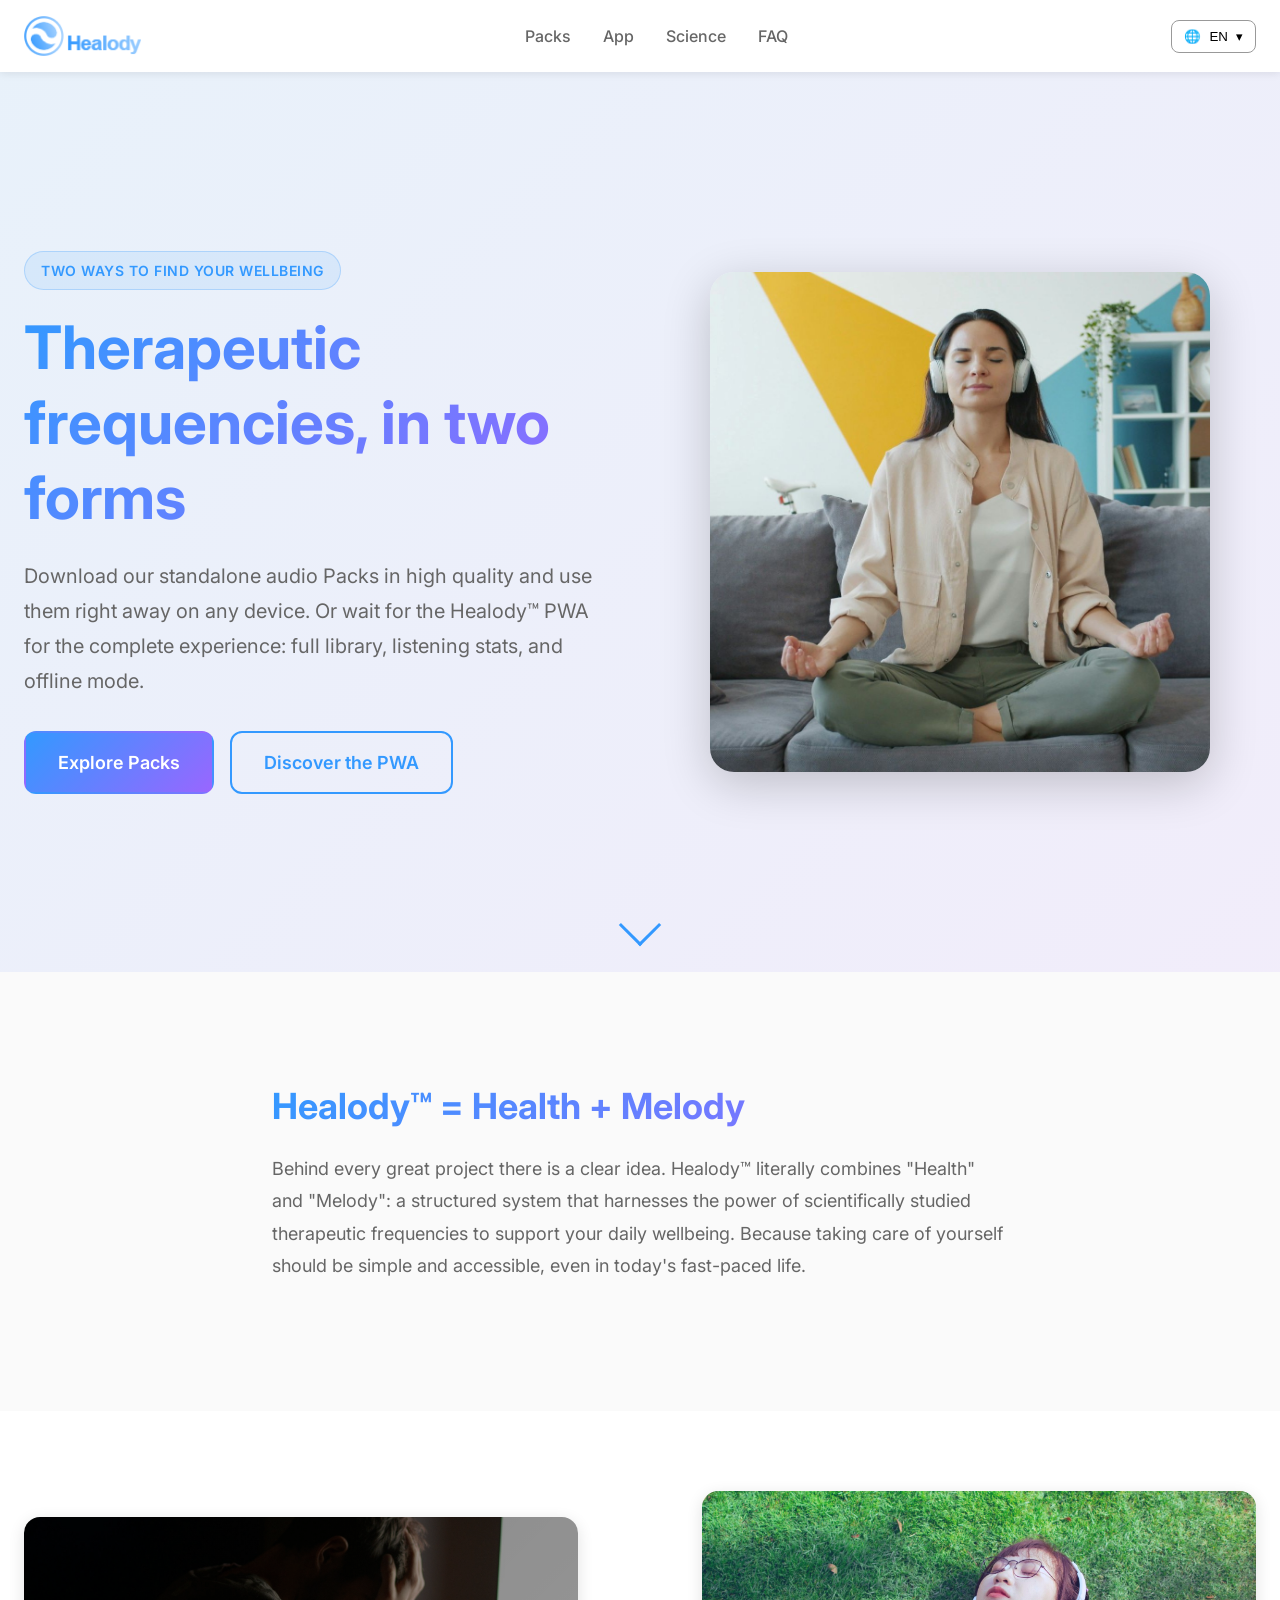
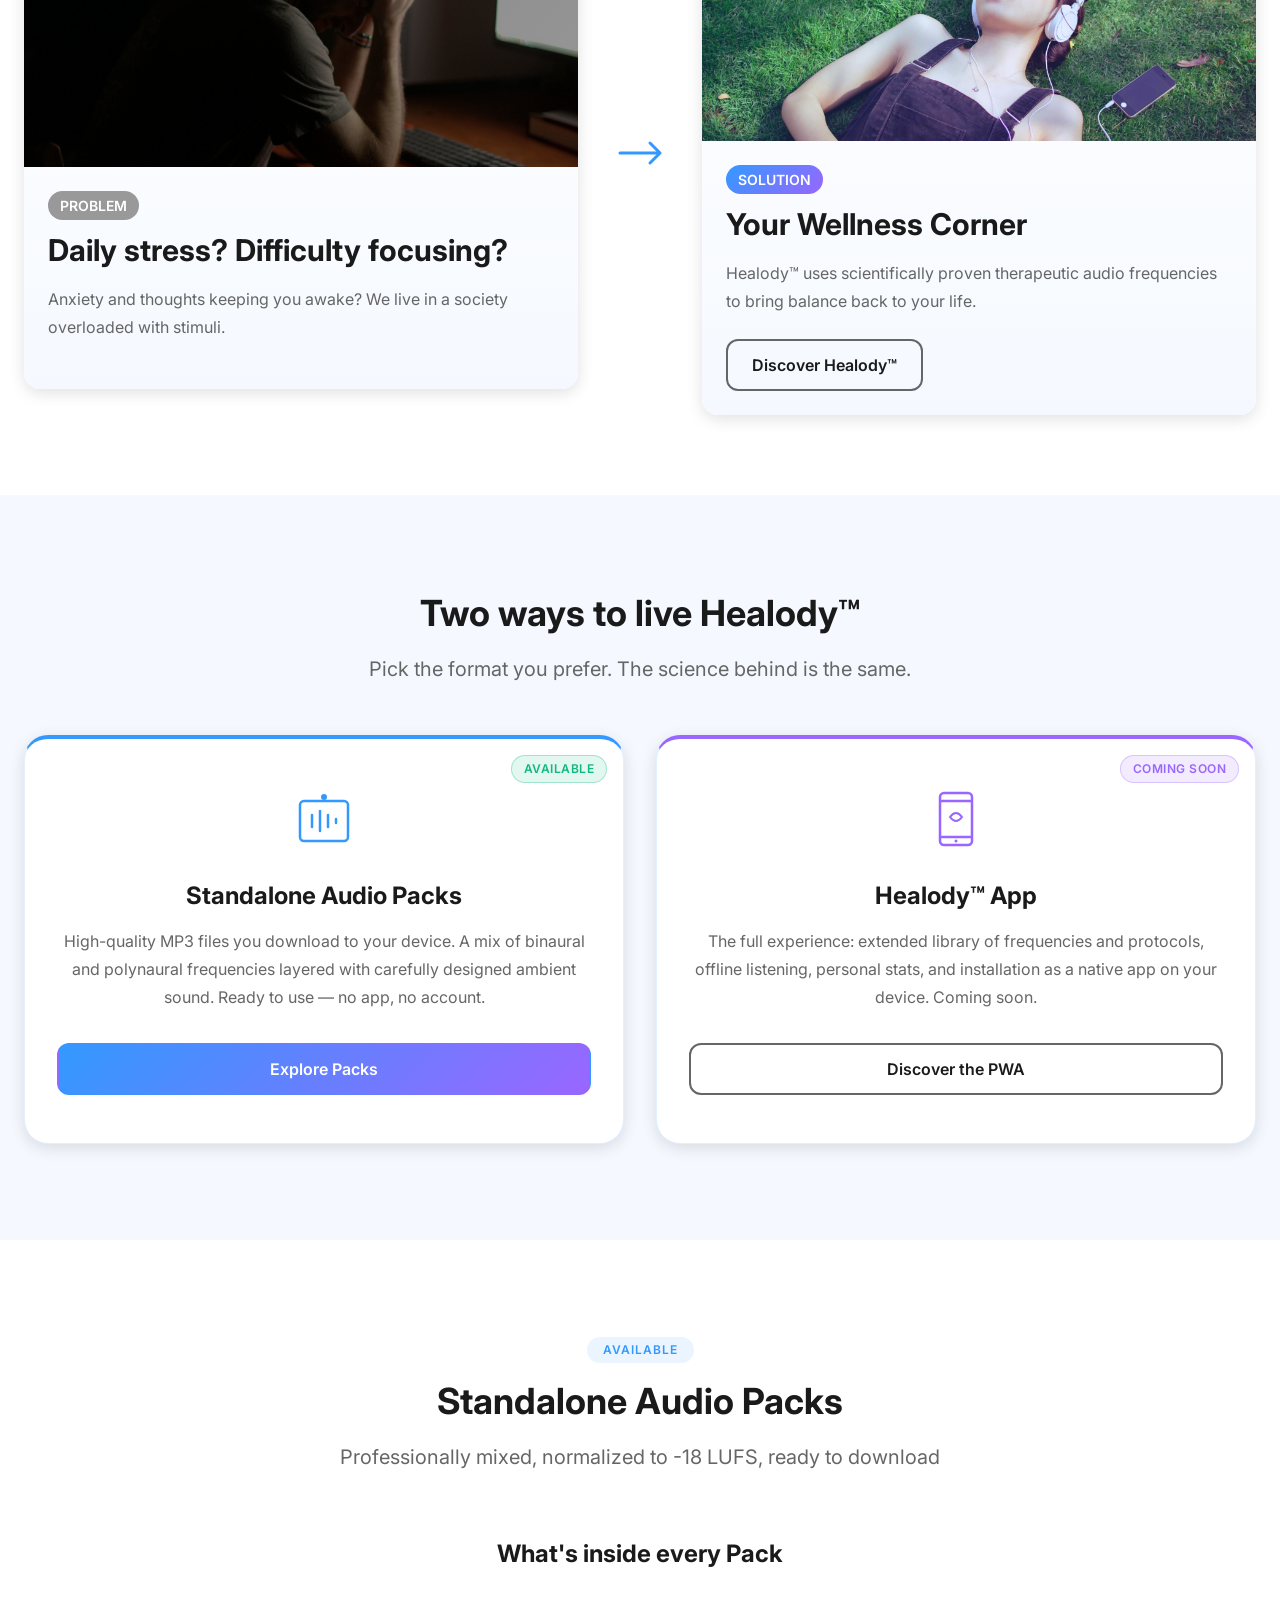
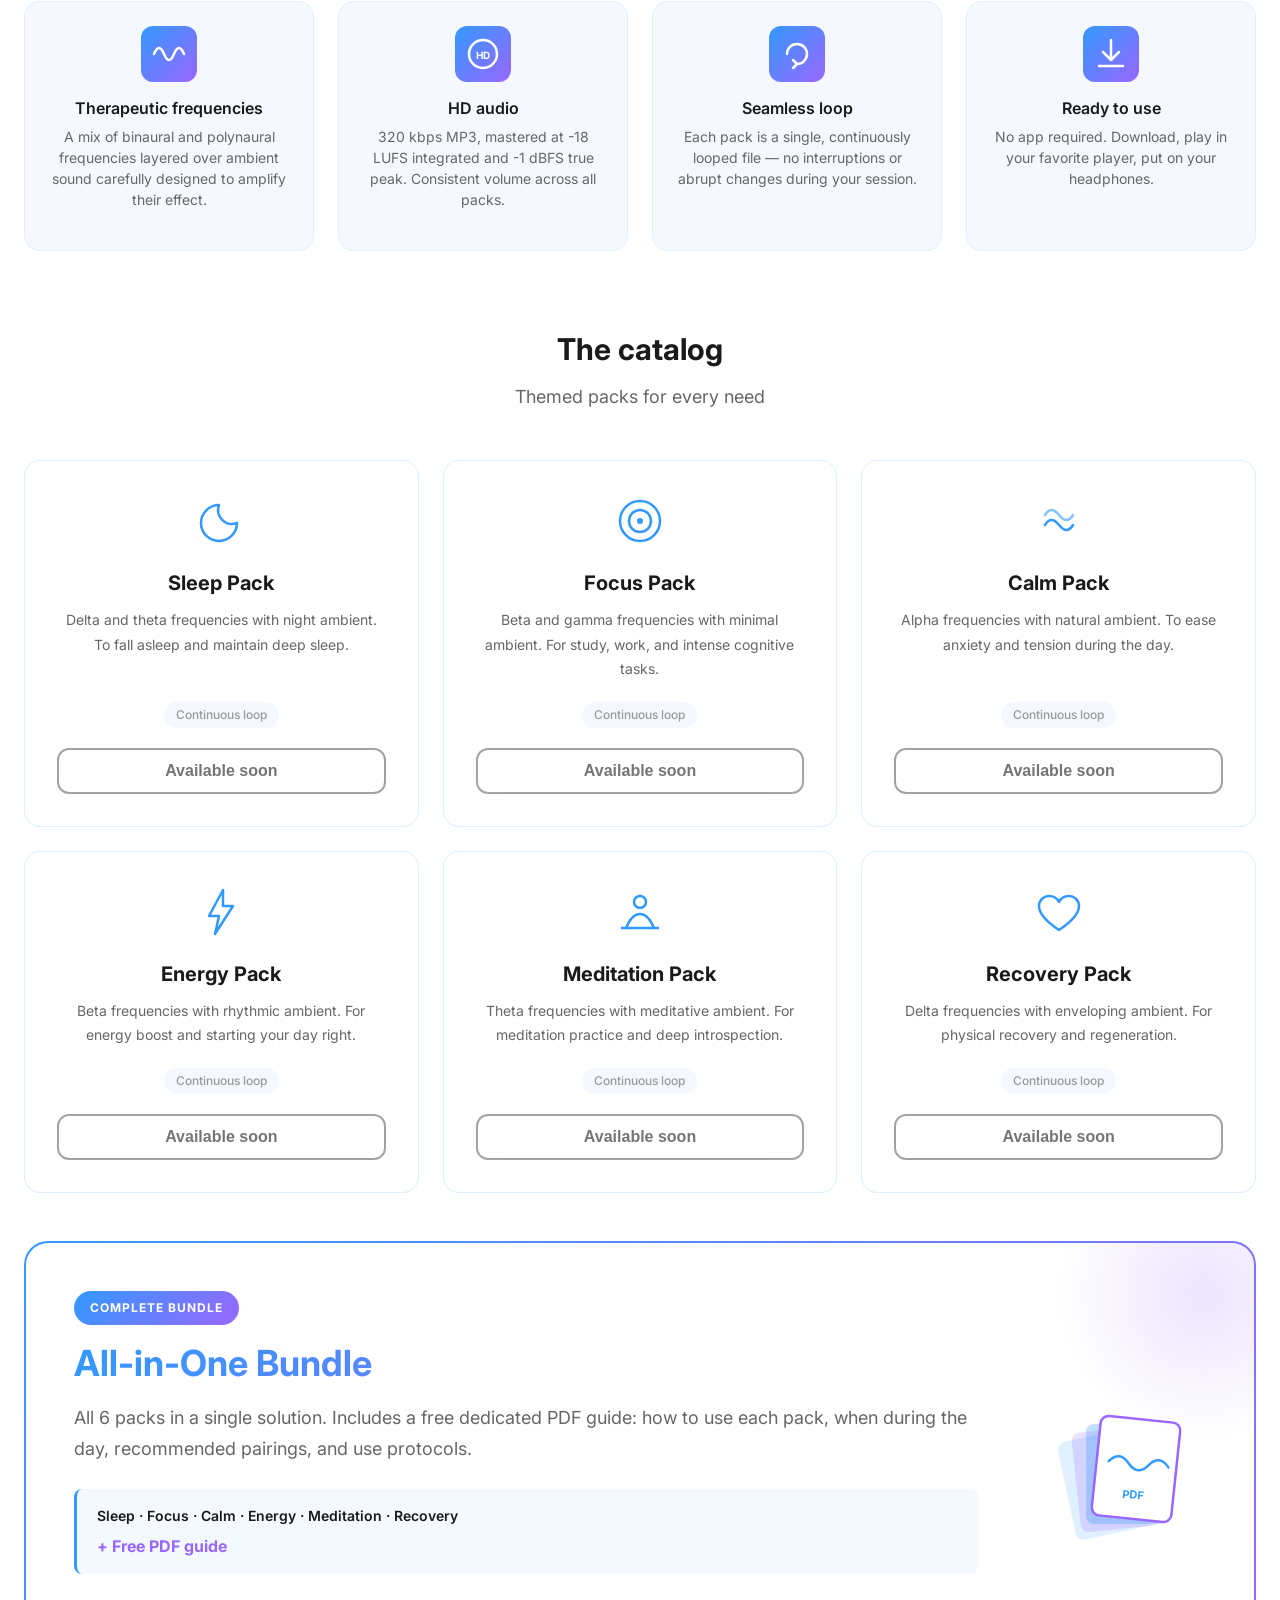
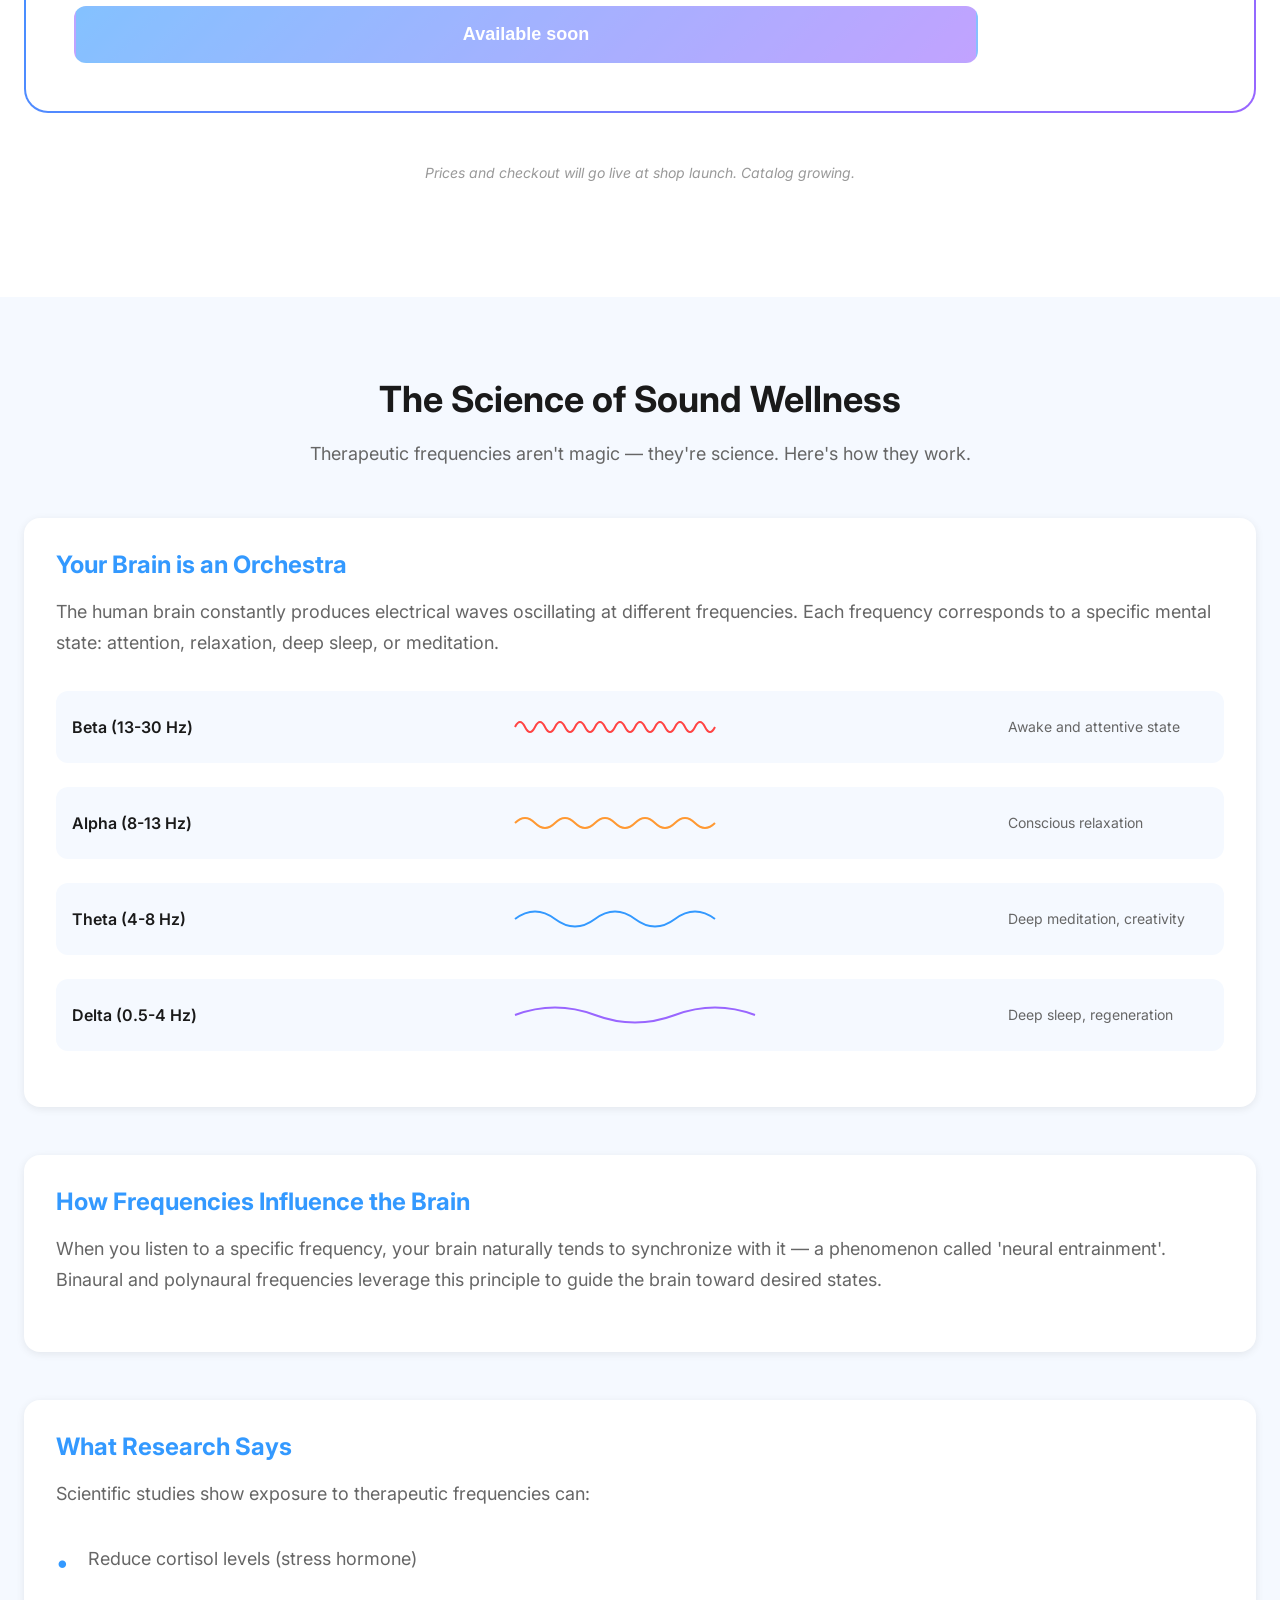
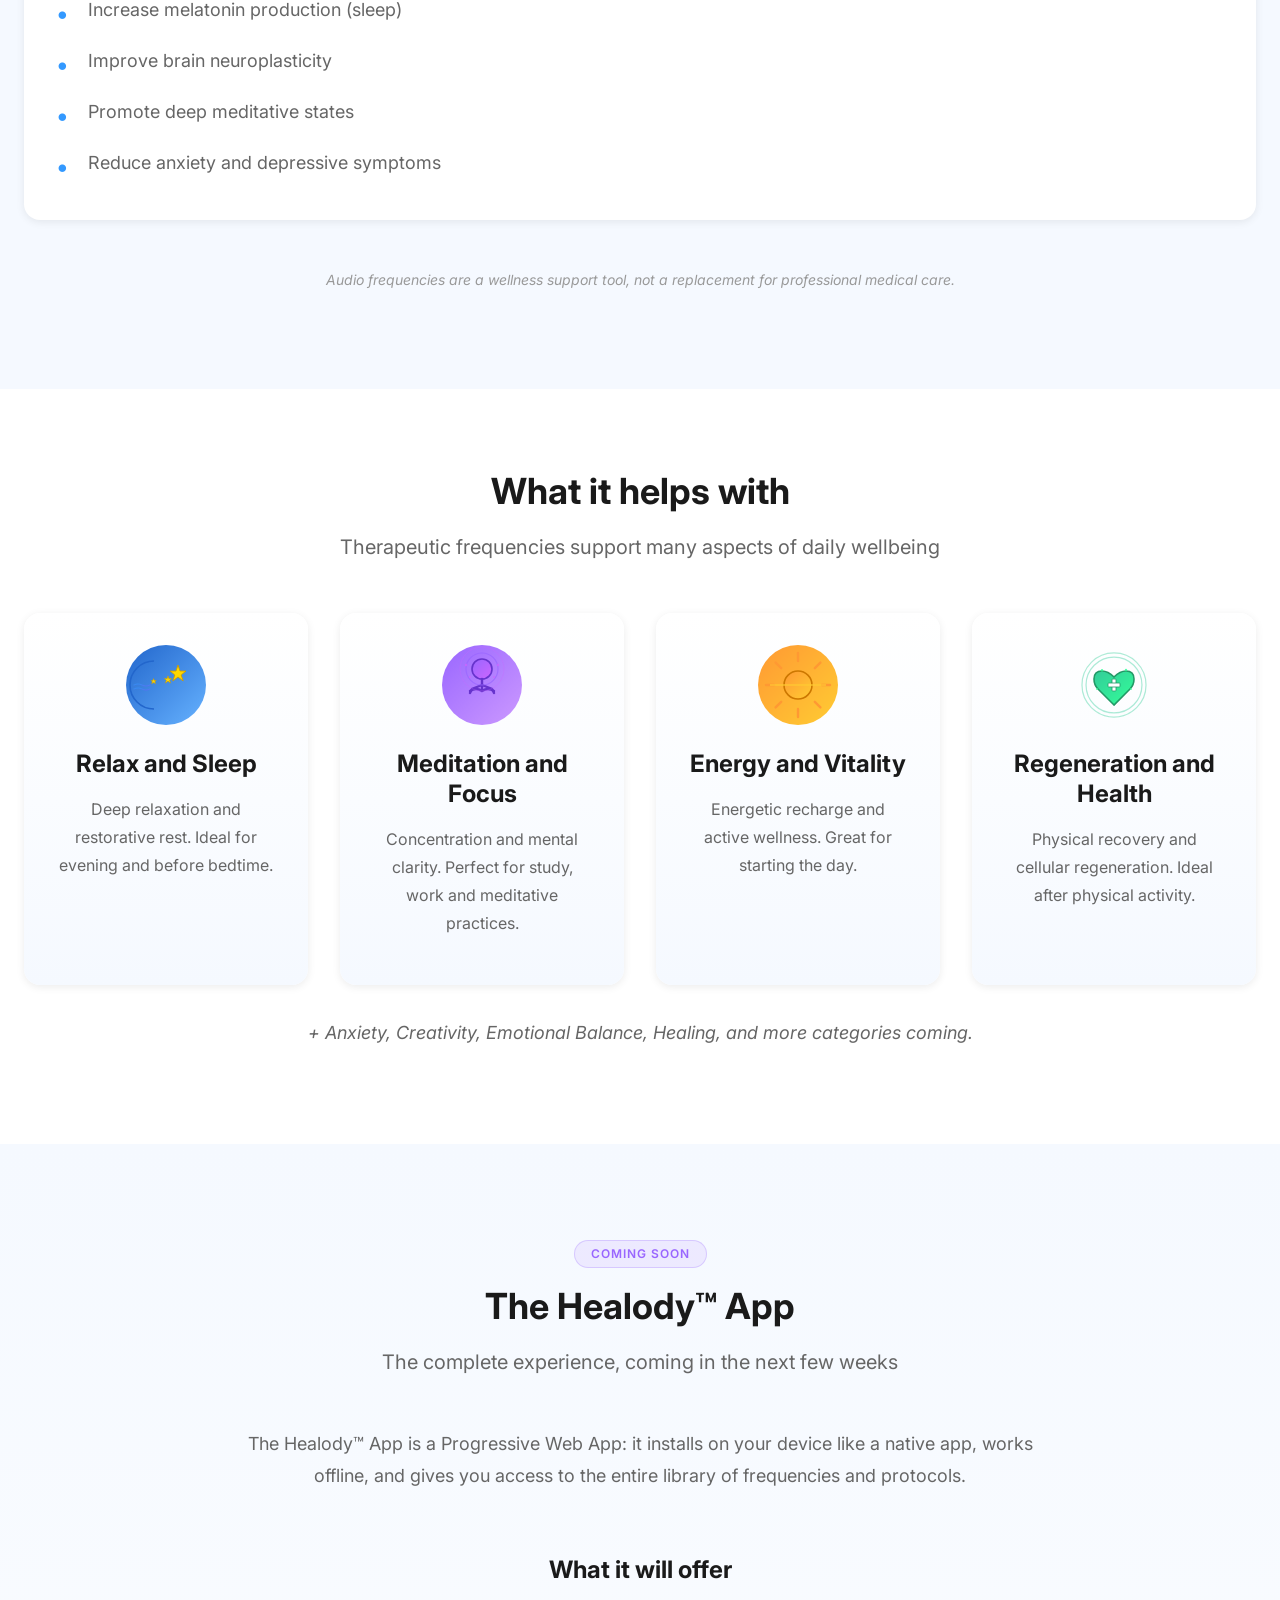
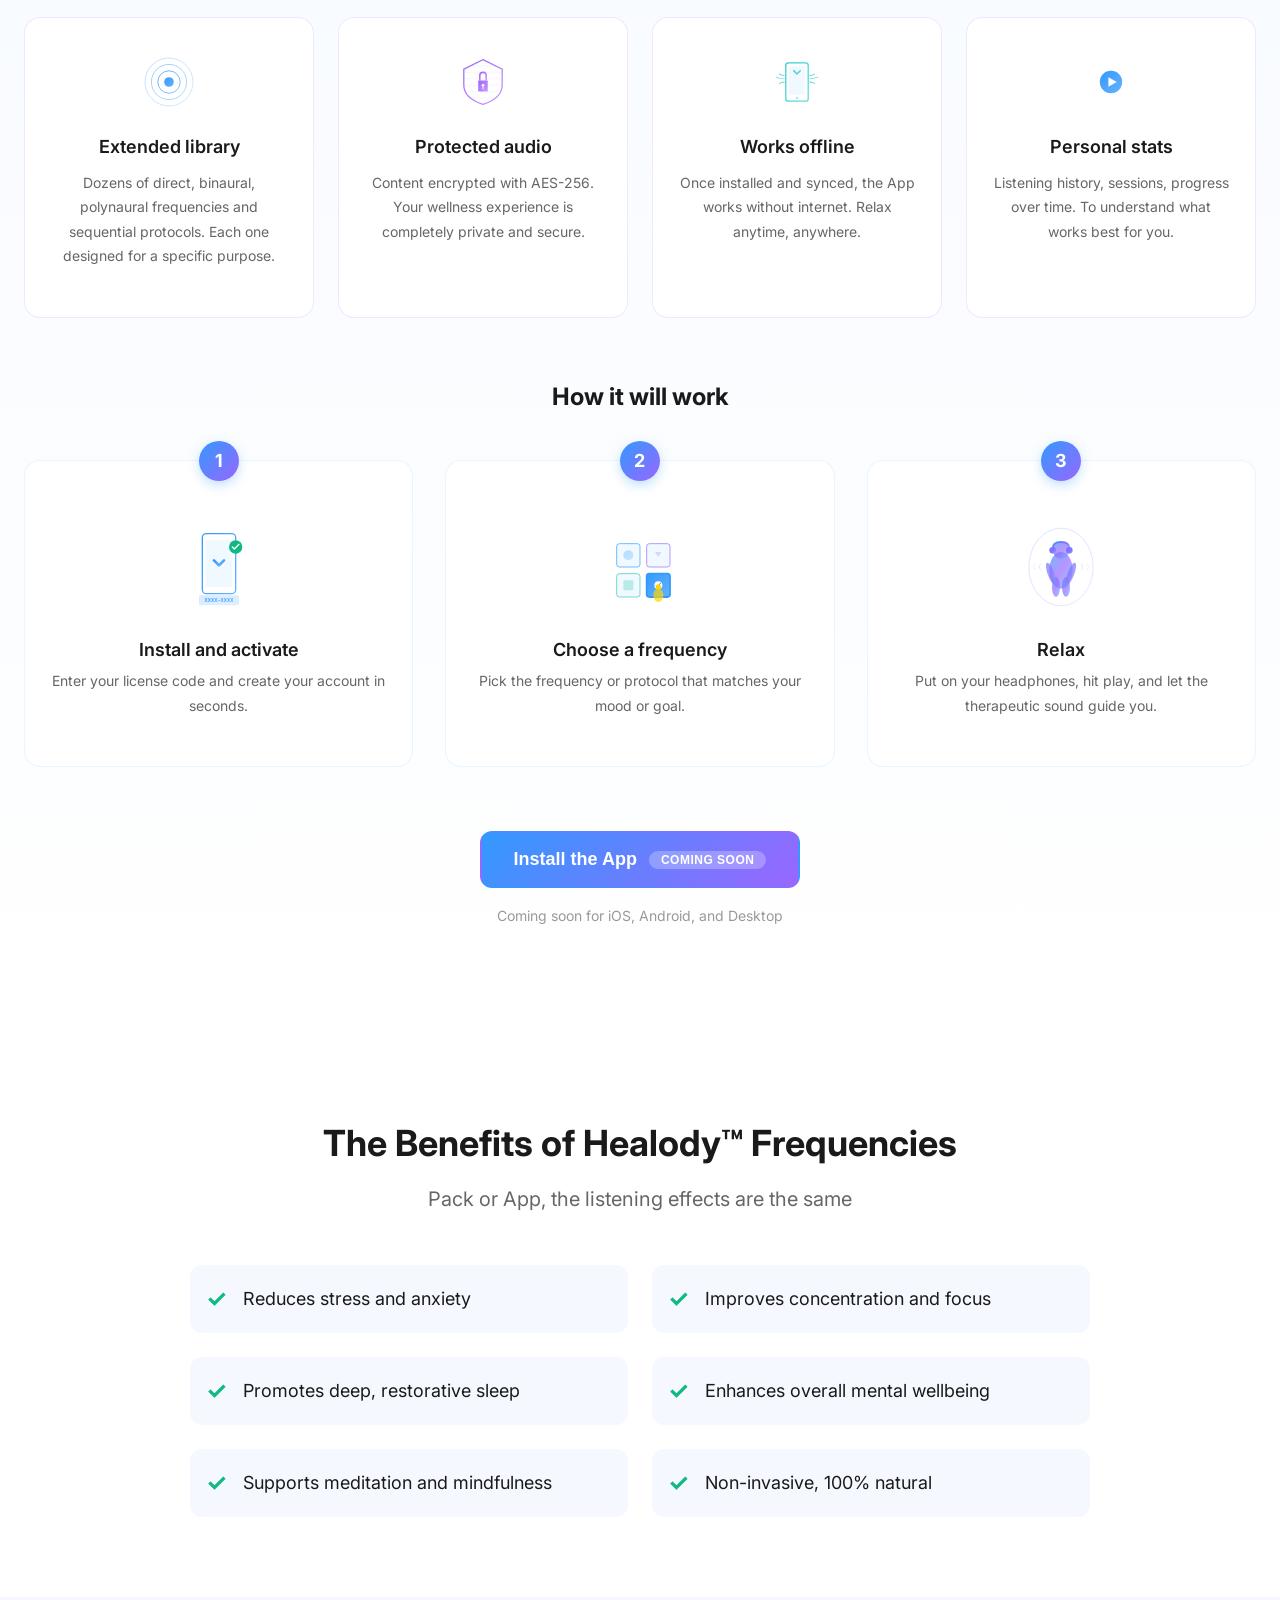
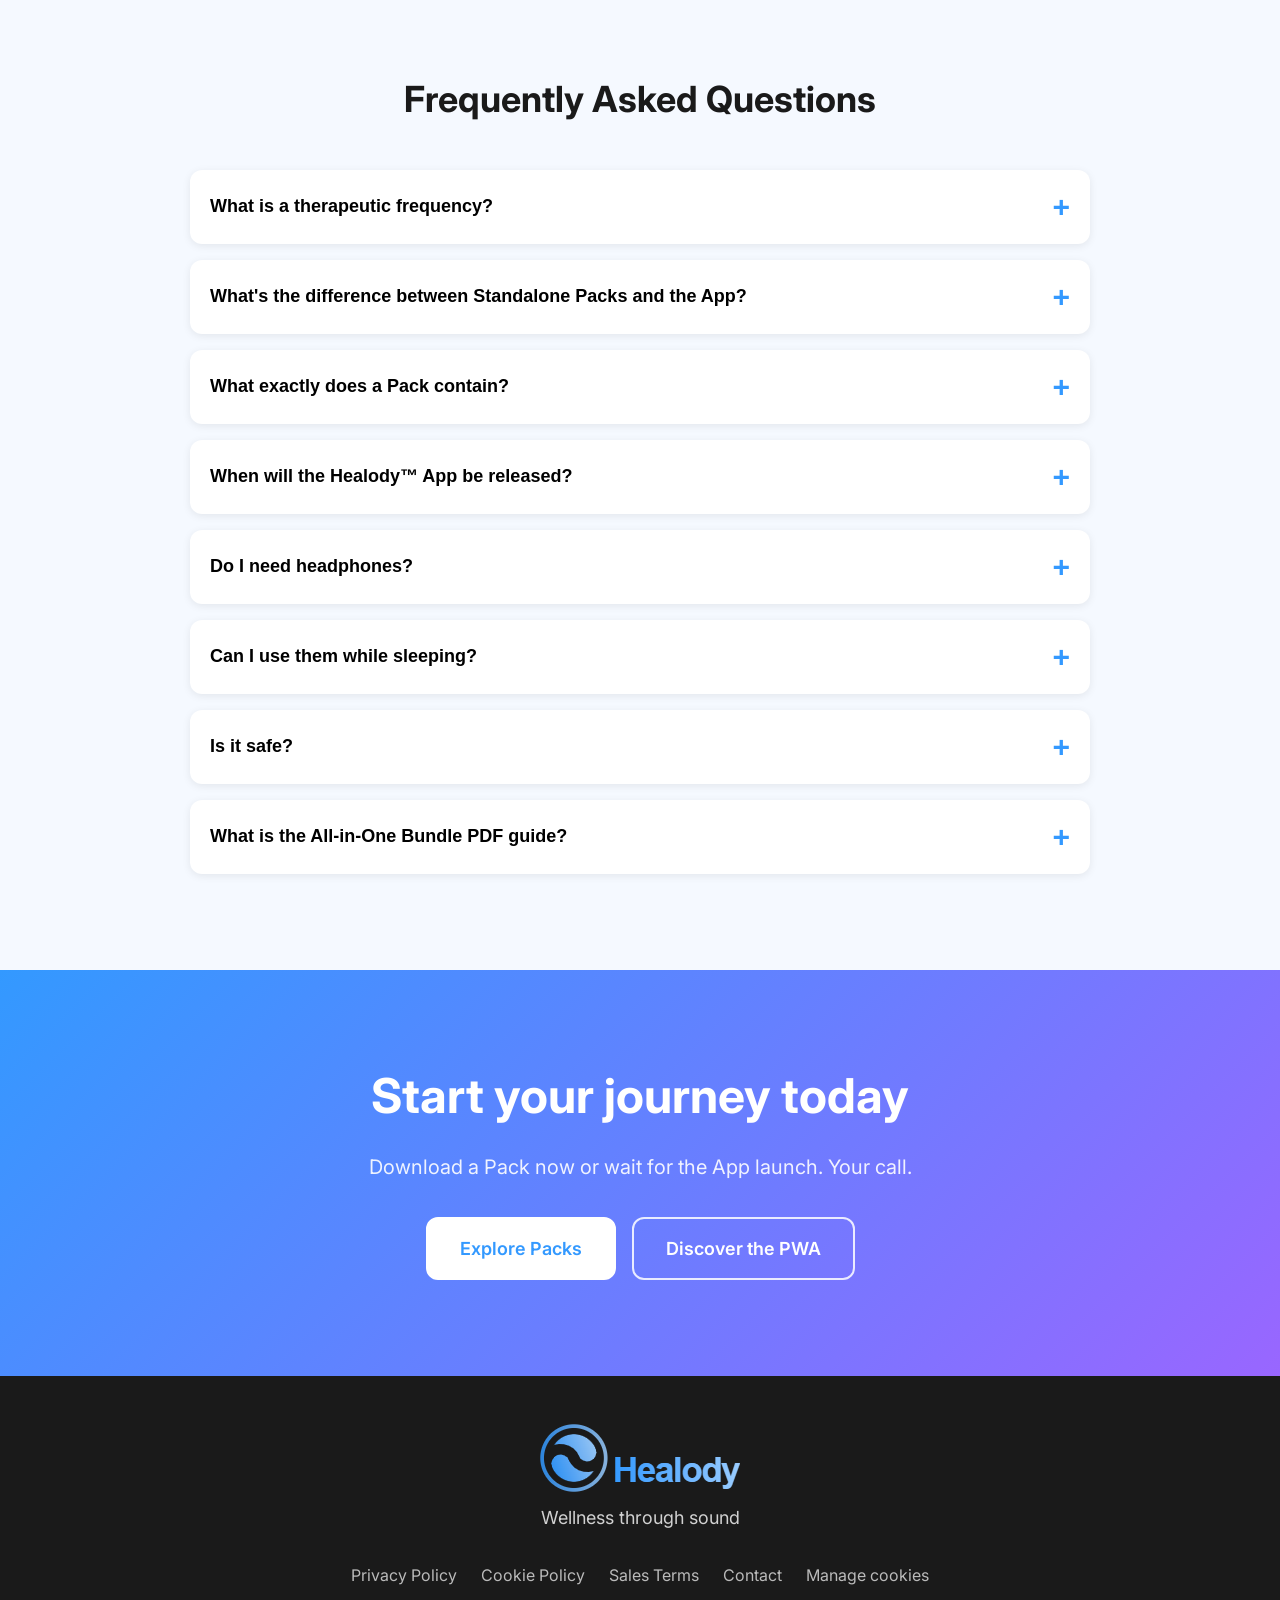
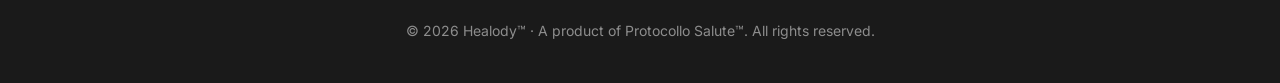
==== commit f2160ff9: "update new version" ====
--- a/index.html
+++ b/index.html
@@ -3,30 +3,101 @@
 <head>
     <meta charset="UTF-8">
     <meta name="viewport" content="width=device-width, initial-scale=1.0">
-    <meta name="description" content="Healody™ - Il tuo angolo di benessere. Frequenze terapeutiche per ridurre stress, migliorare focus e favorire rilassamento profondo.">
-    <meta name="keywords" content="frequenze terapeutiche, benessere, meditazione, relax, stress, binaurali">
-    <meta name="author" content="Healody™">
-
-    <!-- Open Graph / Social Media -->
+
+    <!-- Primary SEO -->
+    <title>Healody™ — Pack audio terapeutici e App in arrivo</title>
+    <meta name="description" content="Healody™: Pack audio standalone con frequenze binaurali e polinaurali per sonno, focus, calma ed energia. App PWA in arrivo. Un prodotto Protocollo Salute™.">
+    <meta name="keywords" content="frequenze terapeutiche, pack audio, binaurali, polinaurali, benessere, sonno, focus, meditazione, ambient, mp3, healody">
+    <meta name="author" content="Protocollo Salute™">
+    <meta name="theme-color" content="#3399ff">
+    <meta name="robots" content="index, follow">
+
+    <!-- Canonical -->
+    <link rel="canonical" href="https://healody.com/">
+
+    <!-- Multi-lingua (hreflang) -->
+    <link rel="alternate" hreflang="it" href="https://healody.com/">
+    <link rel="alternate" hreflang="en" href="https://healody.com/?lang=en">
+    <link rel="alternate" hreflang="x-default" href="https://healody.com/">
+
+    <!-- Open Graph / Facebook -->
     <meta property="og:type" content="website">
-    <meta property="og:url" content="https://Healody.net/">
-    <meta property="og:title" content="Healody™ - Benessere attraverso il suono">
-    <meta property="og:description" content="Trova il tuo angolo di benessere con frequenze terapeutiche scientificamente studiate.">
-    <meta property="og:image" content="https://Healody.net/images/og-image.jpg">
-
-    <!-- Favicon -->
+    <meta property="og:site_name" content="Healody™">
+    <meta property="og:url" content="https://healody.com/">
+    <meta property="og:title" content="Healody™ — Pack audio terapeutici e App in arrivo">
+    <meta property="og:description" content="Pack audio standalone con frequenze binaurali e polinaurali per sonno, focus, calma ed energia. App PWA in arrivo.">
+    <meta property="og:image" content="https://healody.com/images/og-image.jpg">
+    <meta property="og:image:width" content="1200">
+    <meta property="og:image:height" content="630">
+    <meta property="og:image:alt" content="Healody™ — Frequenze terapeutiche">
+    <meta property="og:locale" content="it_IT">
+    <meta property="og:locale:alternate" content="en_US">
+
+    <!-- Twitter Card -->
+    <meta name="twitter:card" content="summary_large_image">
+    <meta name="twitter:title" content="Healody™ — Pack audio terapeutici e App in arrivo">
+    <meta name="twitter:description" content="Pack audio standalone con frequenze binaurali e polinaurali. App PWA in arrivo.">
+    <meta name="twitter:image" content="https://healody.com/images/og-image.jpg">
+    <meta name="twitter:image:alt" content="Healody™ — Frequenze terapeutiche">
+
+    <!-- Favicon set -->
     <link rel="icon" type="image/svg+xml" href="images/favicon.svg">
-
-    <!-- PWA Manifest -->
+    <link rel="icon" type="image/png" sizes="32x32" href="images/favicon-32x32.png">
+    <link rel="icon" type="image/png" sizes="16x16" href="images/favicon-16x16.png">
+    <link rel="apple-touch-icon" sizes="180x180" href="images/apple-touch-icon.png">
+    <link rel="icon" type="image/png" sizes="192x192" href="images/android-chrome-192x192.png">
+    <link rel="icon" type="image/png" sizes="512x512" href="images/android-chrome-512x512.png">
+    <link rel="mask-icon" href="images/favicon.svg" color="#3399ff">
+
+    <!-- PWA Manifest (landing has its own manifest) -->
     <link rel="manifest" href="manifest.json">
 
     <!-- iOS PWA Support -->
     <meta name="apple-mobile-web-app-capable" content="yes">
     <meta name="apple-mobile-web-app-status-bar-style" content="black-translucent">
     <meta name="apple-mobile-web-app-title" content="Healody">
-    <link rel="apple-touch-icon" href="images/icon-192.png">
-
-    <title>Healody™ - Il Tuo Angolo di Benessere</title>
+
+    <!-- JSON-LD: Organization + WebSite -->
+    <script type="application/ld+json">
+    {
+        "@context": "https://schema.org",
+        "@graph": [
+            {
+                "@type": "Organization",
+                "@id": "https://healody.com/#organization",
+                "name": "Healody™",
+                "alternateName": "Healody",
+                "url": "https://healody.com/",
+                "logo": {
+                    "@type": "ImageObject",
+                    "url": "https://healody.com/images/logo-full-300.png",
+                    "width": 300,
+                    "height": 90
+                },
+                "description": "Healody™ — Pack audio standalone e App PWA con frequenze terapeutiche binaurali e polinaurali. Un prodotto di Protocollo Salute™.",
+                "parentOrganization": {
+                    "@type": "Organization",
+                    "name": "Protocollo Salute™"
+                },
+                "contactPoint": {
+                    "@type": "ContactPoint",
+                    "email": "protocollosalute.it@gmail.com",
+                    "contactType": "customer support",
+                    "availableLanguage": ["Italian", "English"]
+                }
+            },
+            {
+                "@type": "WebSite",
+                "@id": "https://healody.com/#website",
+                "url": "https://healody.com/",
+                "name": "Healody™",
+                "description": "Frequenze terapeutiche per il benessere quotidiano",
+                "publisher": { "@id": "https://healody.com/#organization" },
+                "inLanguage": ["it-IT", "en-US"]
+            }
+        ]
+    }
+    </script>
 
     <!-- Preload critical resources -->
     <link rel="preconnect" href="https://fonts.googleapis.com">
@@ -53,7 +124,8 @@
 
                 <!-- Desktop Menu -->
                 <ul class="navbar-menu" id="navbarMenu">
-                    <li><a href="#come-funziona" class="nav-link" data-i18n="nav.howItWorks">Come Funziona</a></li>
+                    <li><a href="#pack" class="nav-link" data-i18n="nav.pack">Pack</a></li>
+                    <li><a href="#pwa" class="nav-link" data-i18n="nav.pwa">App</a></li>
                     <li><a href="#scienza" class="nav-link" data-i18n="nav.science">Scienza</a></li>
                     <li><a href="#faq" class="nav-link" data-i18n="nav.faq">FAQ</a></li>
                 </ul>
@@ -87,33 +159,31 @@
     <section class="hero" id="hero">
         <div class="hero-background">
             <div class="hero-gradient"></div>
-            <!-- Hero image will be added via CSS background -->
         </div>
 
         <div class="container">
             <div class="hero-content">
                 <div class="hero-text">
+                    <span class="hero-badge" data-i18n="hero.badge">Due modi per ritrovare il benessere</span>
                     <h1 class="hero-headline" data-i18n="hero.headline">
-                        Ritrova il tuo equilibrio con le frequenze terapeutiche
+                        Frequenze terapeutiche, in due forme
                     </h1>
                     <p class="hero-subheadline" data-i18n="hero.subheadline">
-                        Healody™ trasforma il tuo smartphone in uno strumento di benessere personale.
-                        Audio terapeutici scientificamente studiati per ridurre stress, migliorare
-                        il focus e favorire il rilassamento profondo.
+                        Scarica i nostri Pack audio standalone in alta qualità e usali subito sul tuo dispositivo.
+                        Oppure aspetta l'arrivo della PWA Healody™ per l'esperienza completa.
                     </p>
 
                     <div class="hero-cta">
-                        <button class="btn btn-primary btn-large" id="ctaInstallHero" data-i18n="hero.ctaPrimary">
-                            Installa l'App Gratis
-                        </button>
-                        <a href="#problema" class="btn btn-secondary btn-large" data-i18n="hero.ctaSecondary">
-                            Scopri come funziona ↓
+                        <a href="#pack" class="btn btn-primary btn-large" data-i18n="hero.ctaPrimary">
+                            Esplora i Pack
                         </a>
+                        <a href="#pwa" class="btn btn-secondary btn-large" data-i18n="hero.ctaSecondary">
+                            Scopri la PWA
+                        </a>
                     </div>
                 </div>
 
                 <div class="hero-visual">
-                    <!-- Placeholder for hero image - will be added later -->
                     <div class="hero-image-placeholder"></div>
                 </div>
             </div>
@@ -126,7 +196,7 @@
     </section>
 
     <!-- ============================================ -->
-    <!-- 2.5 HEAPRO ORIGIN STORY -->
+    <!-- 3. ORIGIN STORY -->
     <!-- ============================================ -->
     <section class="heapro-origin" id="heapro-origin">
         <div class="container">
@@ -135,26 +205,23 @@
                     Healody™ = Health + Melody
                 </h2>
                 <p class="origin-text" data-i18n="origin.text">
-                    Dietro ogni grande progetto c'è un'idea chiara. <strong>Healody™</strong> unisce letteralmente
+                    Dietro ogni grande progetto c'è un'idea chiara. Healody™ unisce letteralmente
                     "Salute" e "Melodia": un sistema strutturato che utilizza il potere delle frequenze
                     terapeutiche scientificamente studiate per supportare il tuo benessere quotidiano.
-                    Perché prendersi cura di sé dovrebbe essere semplice e accessibile, anche nella frenetica vita di oggi.
                 </p>
             </div>
         </div>
     </section>
 
     <!-- ============================================ -->
-    <!-- 3. PROBLEMA → SOLUZIONE -->
+    <!-- 4. PROBLEMA → SOLUZIONE -->
     <!-- ============================================ -->
     <section class="problem-solution" id="problema">
         <div class="container">
             <div class="problem-solution-grid">
                 <!-- Problema -->
                 <div class="problem-card fade-in-up">
-                    <div class="card-visual problem-visual">
-                        <!-- Stock photo placeholder -->
-                    </div>
+                    <div class="card-visual problem-visual"></div>
                     <div class="card-content">
                         <span class="card-label" data-i18n="problemSolution.problemLabel">Problema</span>
                         <h2 class="card-headline" data-i18n="problemSolution.problemHeadline">
@@ -176,9 +243,7 @@
 
                 <!-- Soluzione -->
                 <div class="solution-card fade-in-up">
-                    <div class="card-visual solution-visual">
-                        <!-- Stock photo placeholder -->
-                    </div>
+                    <div class="card-visual solution-visual"></div>
                     <div class="card-content">
                         <span class="card-label solution-label" data-i18n="problemSolution.solutionLabel">Soluzione</span>
                         <h2 class="card-headline" data-i18n="problemSolution.solutionHeadline">
@@ -188,7 +253,7 @@
                             Healody™ utilizza frequenze audio terapeutiche scientificamente
                             provate per riportare equilibrio nella tua vita.
                         </p>
-                        <a href="#features" class="btn btn-outline" data-i18n="problemSolution.ctaDiscover">
+                        <a href="#prodotti" class="btn btn-outline" data-i18n="problemSolution.ctaDiscover">
                             Scopri Healody™
                         </a>
                     </div>
@@ -198,147 +263,266 @@
     </section>
 
     <!-- ============================================ -->
-    <!-- 4. COSA OFFRE HEAPRO (3 Tipologie) -->
-    <!-- ============================================ -->
-    <section class="what-we-offer" id="offerta">
+    <!-- 5. TWO PRODUCTS OVERVIEW -->
+    <!-- ============================================ -->
+    <section class="products-overview" id="prodotti">
         <div class="container">
             <div class="section-header fade-in-up">
-                <h2 class="section-title" data-i18n="whatWeOffer.headline">
-                    Tre Modi per Ritrovare il Benessere
+                <h2 class="section-title" data-i18n="products.headline">
+                    Due modi di vivere Healody™
                 </h2>
-                <p class="section-subtitle" data-i18n="whatWeOffer.subtitle">
-                    Scegli il formato perfetto per le tue esigenze
-                </p>
-            </div>
-
-            <div class="offer-grid">
-                <!-- Tipologia 1: Frequenze Dirette -->
-                <div class="offer-card fade-in-up">
-                    <div class="offer-icon">
-                        <svg width="80" height="80" viewBox="0 0 80 80">
-                            <!-- Single wave icon - placeholder -->
-                            <circle cx="40" cy="40" r="30" stroke="#3399ff" stroke-width="2" fill="none" opacity="0.3"/>
-                            <circle cx="40" cy="40" r="20" stroke="#3399ff" stroke-width="2" fill="none" opacity="0.6"/>
-                            <circle cx="40" cy="40" r="10" stroke="#3399ff" stroke-width="2" fill="none"/>
-                        </svg>
-                    </div>
-                    <h3 class="offer-title" data-i18n="whatWeOffer.type1.title">Frequenze Dirette</h3>
-                    <p class="offer-description" data-i18n="whatWeOffer.type1.description">
-                        Frequenze pure e costanti per rilassamento mirato.
-                        Perfette per sessioni di ascolto prolungato.
-                    </p>
-                </div>
-
-                <!-- Tipologia 2: Frequenze Binaurali -->
-                <div class="offer-card fade-in-up">
-                    <div class="offer-icon">
-                        <svg width="80" height="80" viewBox="0 0 80 80">
-                            <!-- Two waves icon - placeholder -->
-                            <path d="M20 40 Q30 25, 40 40 T60 40" stroke="#9966ff" stroke-width="2" fill="none"/>
-                            <path d="M20 40 Q30 55, 40 40 T60 40" stroke="#66b2ff" stroke-width="2" fill="none"/>
-                        </svg>
-                    </div>
-                    <h3 class="offer-title" data-i18n="whatWeOffer.type2.title">Frequenze Binaurali</h3>
-                    <p class="offer-description" data-i18n="whatWeOffer.type2.description">
-                        Due frequenze diverse per orecchio destro e sinistro.
-                        Il cervello crea una terza frequenza per effetti profondi.
-                    </p>
-                </div>
-
-                <!-- Tipologia 3: Protocolli Sequenziali -->
-                <div class="offer-card fade-in-up">
-                    <div class="offer-icon">
-                        <svg width="80" height="80" viewBox="0 0 80 80">
-                            <!-- Sequence icon - placeholder -->
-                            <rect x="15" y="30" width="12" height="20" fill="#3399ff" opacity="0.4"/>
-                            <rect x="34" y="20" width="12" height="30" fill="#3399ff" opacity="0.7"/>
-                            <rect x="53" y="25" width="12" height="25" fill="#3399ff"/>
-                        </svg>
-                    </div>
-                    <h3 class="offer-title" data-i18n="whatWeOffer.type3.title">Protocolli Sequenziali</h3>
-                    <p class="offer-description" data-i18n="whatWeOffer.type3.description">
-                        Programmi completi con cambi di frequenza nel tempo.
-                        Sequenze studiate per trattamenti specifici e completi.
-                    </p>
-                </div>
-            </div>
-
-            <p class="offer-footer-text fade-in-up" data-i18n="whatWeOffer.footerText">
-                Decine di frequenze e protocolli specifici per ogni aspetto della tua vita:
-                sonno, stress, creatività, equilibrio emotivo e molto altro.
+                <p class="section-subtitle" data-i18n="products.subtitle">
+                    Scegli il formato che preferisci. La scienza dietro è la stessa.
+                </p>
+            </div>
+
+            <div class="products-grid">
+                <!-- Product 1: Pack Standalone -->
+                <div class="product-card product-card-pack fade-in-up">
+                    <span class="product-badge product-badge-available" data-i18n="products.packBadge">Disponibile</span>
+                    <div class="product-icon">
+                        <svg width="64" height="64" viewBox="0 0 64 64" fill="none">
+                            <rect x="8" y="14" width="48" height="40" rx="4" stroke="currentColor" stroke-width="2.5" fill="none"/>
+                            <path d="M20 28 L20 40 M28 24 L28 44 M36 28 L36 40 M44 32 L44 36" stroke="currentColor" stroke-width="2.5" stroke-linecap="round"/>
+                            <circle cx="32" cy="10" r="3" fill="currentColor"/>
+                        </svg>
+                    </div>
+                    <h3 class="product-title" data-i18n="products.packTitle">Pack Audio Standalone</h3>
+                    <p class="product-text" data-i18n="products.packText">
+                        File MP3 in alta qualità, scaricabili sul tuo dispositivo. Pronti all'uso, senza app, senza account.
+                    </p>
+                    <a href="#pack" class="btn btn-primary" data-i18n="products.packCta">Esplora i Pack</a>
+                </div>
+
+                <!-- Product 2: PWA Coming Soon -->
+                <div class="product-card product-card-pwa fade-in-up">
+                    <span class="product-badge product-badge-soon" data-i18n="products.pwaBadge">Coming Soon</span>
+                    <div class="product-icon">
+                        <svg width="64" height="64" viewBox="0 0 64 64" fill="none">
+                            <rect x="16" y="6" width="32" height="52" rx="4" stroke="currentColor" stroke-width="2.5" fill="none"/>
+                            <line x1="16" y1="14" x2="48" y2="14" stroke="currentColor" stroke-width="2.5"/>
+                            <line x1="16" y1="50" x2="48" y2="50" stroke="currentColor" stroke-width="2.5"/>
+                            <circle cx="32" cy="54" r="1.5" fill="currentColor"/>
+                            <path d="M26 30 Q32 22, 38 30 Q32 38, 26 30 Z" stroke="currentColor" stroke-width="2" fill="none"/>
+                        </svg>
+                    </div>
+                    <h3 class="product-title" data-i18n="products.pwaTitle">App Healody™</h3>
+                    <p class="product-text" data-i18n="products.pwaText">
+                        L'esperienza completa: libreria estesa, ascolto offline, statistiche personali e installazione come app sul tuo dispositivo.
+                    </p>
+                    <a href="#pwa" class="btn btn-outline" data-i18n="products.pwaCta">Scopri la PWA</a>
+                </div>
+            </div>
+        </div>
+    </section>
+
+    <!-- ============================================ -->
+    <!-- 6. PACK STANDALONE — Catalog -->
+    <!-- ============================================ -->
+    <section class="pack-section" id="pack">
+        <div class="container">
+            <div class="section-header fade-in-up">
+                <span class="section-eyebrow" data-i18n="products.packBadge">Disponibile</span>
+                <h2 class="section-title" data-i18n="pack.headline">Pack Audio Standalone</h2>
+                <p class="section-subtitle" data-i18n="pack.subtitle">
+                    Mixati a regola d'arte, normalizzati a -18 LUFS, pronti da scaricare
+                </p>
+            </div>
+
+            <!-- Pack features -->
+            <h3 class="pack-features-title fade-in-up" data-i18n="pack.featuresTitle">Cosa contiene ogni Pack</h3>
+            <div class="pack-features-grid">
+                <div class="pack-feature fade-in-up">
+                    <div class="pack-feature-icon">
+                        <svg width="40" height="40" viewBox="0 0 40 40" fill="none">
+                            <path d="M5 20 Q10 8, 15 20 T25 20 T35 20" stroke="currentColor" stroke-width="2.5" fill="none" stroke-linecap="round"/>
+                        </svg>
+                    </div>
+                    <h4 class="pack-feature-title" data-i18n="pack.feature1Title">Frequenze terapeutiche</h4>
+                    <p class="pack-feature-desc" data-i18n="pack.feature1Desc">
+                        Mix di frequenze binaurali e polinaurali sovrapposte ad ambient sonoro.
+                    </p>
+                </div>
+                <div class="pack-feature fade-in-up">
+                    <div class="pack-feature-icon">
+                        <svg width="40" height="40" viewBox="0 0 40 40" fill="none">
+                            <circle cx="20" cy="20" r="14" stroke="currentColor" stroke-width="2.5" fill="none"/>
+                            <text x="20" y="25" text-anchor="middle" font-size="10" font-weight="700" fill="currentColor">HD</text>
+                        </svg>
+                    </div>
+                    <h4 class="pack-feature-title" data-i18n="pack.feature2Title">Audio HD</h4>
+                    <p class="pack-feature-desc" data-i18n="pack.feature2Desc">
+                        MP3 320 kbps, mastering -18 LUFS / -1 dBFS true peak.
+                    </p>
+                </div>
+                <div class="pack-feature fade-in-up">
+                    <div class="pack-feature-icon">
+                        <svg width="40" height="40" viewBox="0 0 40 40" fill="none">
+                            <path d="M10 20 A10 10 0 1 1 20 30" stroke="currentColor" stroke-width="2.5" fill="none" stroke-linecap="round"/>
+                            <path d="M16 26 L20 30 L16 34" stroke="currentColor" stroke-width="2.5" fill="none" stroke-linecap="round" stroke-linejoin="round"/>
+                        </svg>
+                    </div>
+                    <h4 class="pack-feature-title" data-i18n="pack.feature3Title">Loop senza tagli</h4>
+                    <p class="pack-feature-desc" data-i18n="pack.feature3Desc">
+                        Singolo file in loop continuo, senza interruzioni.
+                    </p>
+                </div>
+                <div class="pack-feature fade-in-up">
+                    <div class="pack-feature-icon">
+                        <svg width="40" height="40" viewBox="0 0 40 40" fill="none">
+                            <path d="M20 6 L20 26 M12 18 L20 26 L28 18" stroke="currentColor" stroke-width="2.5" fill="none" stroke-linecap="round" stroke-linejoin="round"/>
+                            <path d="M8 32 L32 32" stroke="currentColor" stroke-width="2.5" stroke-linecap="round"/>
+                        </svg>
+                    </div>
+                    <h4 class="pack-feature-title" data-i18n="pack.feature4Title">Pronto all'uso</h4>
+                    <p class="pack-feature-desc" data-i18n="pack.feature4Desc">
+                        Nessuna app richiesta. Scarica e ascolta col tuo player.
+                    </p>
+                </div>
+            </div>
+
+            <!-- Catalog -->
+            <div class="pack-catalog-header fade-in-up">
+                <h3 class="pack-catalog-title" data-i18n="pack.catalogTitle">Il catalogo</h3>
+                <p class="pack-catalog-subtitle" data-i18n="pack.catalogSubtitle">Pack tematici per ogni esigenza</p>
+            </div>
+
+            <div class="pack-grid">
+                <!-- Sleep -->
+                <div class="pack-card fade-in-up" data-pack="sleep">
+                    <div class="pack-card-icon">
+                        <svg width="56" height="56" viewBox="0 0 56 56" fill="none">
+                            <path d="M44 30 A18 18 0 1 1 26 12 A14 14 0 0 0 44 30 Z" stroke="currentColor" stroke-width="2.5" fill="none" stroke-linejoin="round"/>
+                        </svg>
+                    </div>
+                    <h4 class="pack-card-name" data-i18n="pack.sleep.name">Sleep Pack</h4>
+                    <p class="pack-card-desc" data-i18n="pack.sleep.description">
+                        Frequenze delta e theta con ambient notturno per il sonno profondo.
+                    </p>
+                    <span class="pack-card-meta" data-i18n="pack.duration">Loop continuo</span>
+                    <button class="btn btn-outline btn-pack-buy" disabled data-i18n="pack.comingSoon">Disponibile a breve</button>
+                </div>
+
+                <!-- Focus -->
+                <div class="pack-card fade-in-up" data-pack="focus">
+                    <div class="pack-card-icon">
+                        <svg width="56" height="56" viewBox="0 0 56 56" fill="none">
+                            <circle cx="28" cy="28" r="20" stroke="currentColor" stroke-width="2.5" fill="none"/>
+                            <circle cx="28" cy="28" r="11" stroke="currentColor" stroke-width="2.5" fill="none"/>
+                            <circle cx="28" cy="28" r="3" fill="currentColor"/>
+                        </svg>
+                    </div>
+                    <h4 class="pack-card-name" data-i18n="pack.focus.name">Focus Pack</h4>
+                    <p class="pack-card-desc" data-i18n="pack.focus.description">
+                        Frequenze beta e gamma con ambient minimal per concentrazione intensa.
+                    </p>
+                    <span class="pack-card-meta" data-i18n="pack.duration">Loop continuo</span>
+                    <button class="btn btn-outline btn-pack-buy" disabled data-i18n="pack.comingSoon">Disponibile a breve</button>
+                </div>
+
+                <!-- Calm -->
+                <div class="pack-card fade-in-up" data-pack="calm">
+                    <div class="pack-card-icon">
+                        <svg width="56" height="56" viewBox="0 0 56 56" fill="none">
+                            <path d="M14 32 Q20 22, 28 32 T42 32" stroke="currentColor" stroke-width="2.5" fill="none" stroke-linecap="round"/>
+                            <path d="M14 22 Q20 12, 28 22 T42 22" stroke="currentColor" stroke-width="2.5" fill="none" stroke-linecap="round" opacity="0.6"/>
+                        </svg>
+                    </div>
+                    <h4 class="pack-card-name" data-i18n="pack.calm.name">Calm Pack</h4>
+                    <p class="pack-card-desc" data-i18n="pack.calm.description">
+                        Frequenze alpha con ambient naturale contro ansia e tensione.
+                    </p>
+                    <span class="pack-card-meta" data-i18n="pack.duration">Loop continuo</span>
+                    <button class="btn btn-outline btn-pack-buy" disabled data-i18n="pack.comingSoon">Disponibile a breve</button>
+                </div>
+
+                <!-- Energy -->
+                <div class="pack-card fade-in-up" data-pack="energy">
+                    <div class="pack-card-icon">
+                        <svg width="56" height="56" viewBox="0 0 56 56" fill="none">
+                            <path d="M30 6 L16 32 L26 32 L22 50 L40 22 L30 22 Z" stroke="currentColor" stroke-width="2.5" fill="none" stroke-linejoin="round"/>
+                        </svg>
+                    </div>
+                    <h4 class="pack-card-name" data-i18n="pack.energy.name">Energy Pack</h4>
+                    <p class="pack-card-desc" data-i18n="pack.energy.description">
+                        Frequenze beta con ambient ritmico per ricarica energetica.
+                    </p>
+                    <span class="pack-card-meta" data-i18n="pack.duration">Loop continuo</span>
+                    <button class="btn btn-outline btn-pack-buy" disabled data-i18n="pack.comingSoon">Disponibile a breve</button>
+                </div>
+
+                <!-- Meditation -->
+                <div class="pack-card fade-in-up" data-pack="meditation">
+                    <div class="pack-card-icon">
+                        <svg width="56" height="56" viewBox="0 0 56 56" fill="none">
+                            <circle cx="28" cy="18" r="6" stroke="currentColor" stroke-width="2.5" fill="none"/>
+                            <path d="M14 44 Q20 30, 28 30 Q36 30, 42 44" stroke="currentColor" stroke-width="2.5" fill="none" stroke-linecap="round"/>
+                            <path d="M10 44 L46 44" stroke="currentColor" stroke-width="2.5" stroke-linecap="round"/>
+                        </svg>
+                    </div>
+                    <h4 class="pack-card-name" data-i18n="pack.meditation.name">Meditation Pack</h4>
+                    <p class="pack-card-desc" data-i18n="pack.meditation.description">
+                        Frequenze theta con ambient meditativo per pratica e introspezione.
+                    </p>
+                    <span class="pack-card-meta" data-i18n="pack.duration">Loop continuo</span>
+                    <button class="btn btn-outline btn-pack-buy" disabled data-i18n="pack.comingSoon">Disponibile a breve</button>
+                </div>
+
+                <!-- Recovery -->
+                <div class="pack-card fade-in-up" data-pack="recovery">
+                    <div class="pack-card-icon">
+                        <svg width="56" height="56" viewBox="0 0 56 56" fill="none">
+                            <path d="M28 46 C16 38, 8 30, 8 22 C8 16, 13 12, 18 12 C22 12, 26 14, 28 18 C30 14, 34 12, 38 12 C43 12, 48 16, 48 22 C48 30, 40 38, 28 46 Z" stroke="currentColor" stroke-width="2.5" fill="none" stroke-linejoin="round"/>
+                        </svg>
+                    </div>
+                    <h4 class="pack-card-name" data-i18n="pack.recovery.name">Recovery Pack</h4>
+                    <p class="pack-card-desc" data-i18n="pack.recovery.description">
+                        Frequenze delta con ambient avvolgente per recupero fisico.
+                    </p>
+                    <span class="pack-card-meta" data-i18n="pack.duration">Loop continuo</span>
+                    <button class="btn btn-outline btn-pack-buy" disabled data-i18n="pack.comingSoon">Disponibile a breve</button>
+                </div>
+            </div>
+
+            <!-- All-in-One Bundle (highlighted) -->
+            <div class="pack-bundle fade-in-up">
+                <div class="pack-bundle-glow"></div>
+                <div class="pack-bundle-content">
+                    <span class="pack-bundle-badge" data-i18n="pack.allInOne.badge">Bundle Completo</span>
+                    <h3 class="pack-bundle-name" data-i18n="pack.allInOne.name">All-in-One Bundle</h3>
+                    <p class="pack-bundle-desc" data-i18n="pack.allInOne.description">
+                        Tutti e 6 i pack in un'unica soluzione. Include in omaggio una guida PDF dedicata: come usare ogni pack, in quali momenti della giornata, abbinamenti consigliati e protocolli d'uso.
+                    </p>
+                    <div class="pack-bundle-includes">
+                        <span class="pack-bundle-includes-item">Sleep · Focus · Calm · Energy · Meditation · Recovery</span>
+                        <span class="pack-bundle-bonus" data-i18n="pack.allInOne.bonus">+ Guida PDF in regalo</span>
+                    </div>
+                    <button class="btn btn-primary btn-large btn-pack-buy" disabled data-i18n="pack.comingSoon">Disponibile a breve</button>
+                </div>
+                <div class="pack-bundle-visual">
+                    <svg width="180" height="180" viewBox="0 0 180 180" fill="none">
+                        <!-- Stack of pack cards -->
+                        <rect x="40" y="50" width="80" height="100" rx="8" fill="#3399ff" opacity="0.15" transform="rotate(-12 80 100)"/>
+                        <rect x="50" y="45" width="80" height="100" rx="8" fill="#9966ff" opacity="0.2" transform="rotate(-6 90 95)"/>
+                        <rect x="60" y="40" width="80" height="100" rx="8" fill="#3399ff" opacity="0.3" transform="rotate(0 100 90)"/>
+                        <rect x="70" y="35" width="80" height="100" rx="8" stroke="currentColor" stroke-width="2.5" fill="white" transform="rotate(6 110 85)"/>
+                        <!-- Wave inside top card -->
+                        <g transform="rotate(6 110 85)">
+                            <path d="M82 80 Q92 68, 102 80 T122 80 T142 80" stroke="#3399ff" stroke-width="2.5" fill="none" stroke-linecap="round"/>
+                            <text x="110" y="115" text-anchor="middle" font-size="11" font-weight="700" fill="#3399ff">PDF</text>
+                        </g>
+                    </svg>
+                </div>
+            </div>
+
+            <p class="pack-footer-note fade-in-up" data-i18n="pack.footerNote">
+                I prezzi e i checkout saranno attivi al lancio dello shop. Catalogo in espansione.
             </p>
         </div>
     </section>
 
     <!-- ============================================ -->
-    <!-- 5. CATEGORIE ESEMPIO (3 Card) -->
-    <!-- ============================================ -->
-    <section class="categories" id="categorie">
-        <div class="container">
-            <div class="section-header fade-in-up">
-                <h2 class="section-title" data-i18n="categories.headline">
-                    Esplora le Categorie
-                </h2>
-            </div>
-
-            <div class="categories-grid">
-                <!-- Categoria 1: Relax e Sonno -->
-                <div class="category-card fade-in-up">
-                    <div class="category-icon moon-icon">
-                        <img src="assets/icons/category-sleep-v2.svg" alt="Relax e Sonno" width="80" height="80">
-                    </div>
-                    <h3 class="category-title" data-i18n="categories.cat1.title">Relax e Sonno</h3>
-                    <p class="category-description" data-i18n="categories.cat1.description">
-                        Frequenze per rilassamento profondo e riposo rigenerante.
-                        Ideale per la sera e prima di dormire.
-                    </p>
-                </div>
-
-                <!-- Categoria 2: Meditazione e Focus -->
-                <div class="category-card fade-in-up">
-                    <div class="category-icon meditation-icon">
-                        <img src="assets/icons/category-meditation-v2.svg" alt="Meditazione e Focus" width="80" height="80">
-                    </div>
-                    <h3 class="category-title" data-i18n="categories.cat2.title">Meditazione e Focus</h3>
-                    <p class="category-description" data-i18n="categories.cat2.description">
-                        Protocolli per concentrazione e chiarezza mentale.
-                        Perfetti per studio, lavoro e pratiche meditative.
-                    </p>
-                </div>
-
-                <!-- Categoria 3: Energia e Vitalità -->
-                <div class="category-card fade-in-up">
-                    <div class="category-icon energy-icon">
-                        <img src="assets/icons/category-energy-v2.svg" alt="Energia e Vitalità" width="80" height="80">
-                    </div>
-                    <h3 class="category-title" data-i18n="categories.cat3.title">Energia e Vitalità</h3>
-                    <p class="category-description" data-i18n="categories.cat3.description">
-                        Sequenze per ricarica energetica e benessere attivo.
-                        Ottimi per iniziare la giornata con la giusta energia.
-                    </p>
-                </div>
-
-                <!-- Categoria 4: Rigenerazione Fisica e Salute -->
-                <div class="category-card fade-in-up">
-                    <div class="category-icon regeneration-icon">
-                        <img src="assets/icons/category-regeneration.svg" alt="Rigenerazione e Salute" width="80" height="80">
-                    </div>
-                    <h3 class="category-title" data-i18n="categories.cat4.title">Rigenerazione e Salute</h3>
-                    <p class="category-description" data-i18n="categories.cat4.description">
-                        Frequenze per sostenere il recupero fisico e la rigenerazione cellulare.
-                        Ideale dopo l'attività fisica o per il benessere del corpo.
-                    </p>
-                </div>
-            </div>
-
-            <p class="categories-footer-text fade-in-up" data-i18n="categories.footerText">
-                + Ansia, Creatività, Equilibrio Emotivo, Guarigione, e molte altre categorie specifiche.
-            </p>
-        </div>
-    </section>
-
-    <!-- ============================================ -->
-    <!-- 6. SCIENZA DIETRO LE FREQUENZE -->
+    <!-- 7. SCIENZA (Common to both products) -->
     <!-- ============================================ -->
     <section class="science" id="scienza">
         <div class="container">
@@ -347,11 +531,11 @@
                     La Scienza del Benessere Sonoro
                 </h2>
                 <p class="section-intro" data-i18n="science.intro">
-                    Le frequenze terapeutiche non sono magia - sono scienza. Ecco come funzionano.
-                </p>
-            </div>
-
-            <!-- Blocco 1: Onde Cerebrali -->
+                    Le frequenze terapeutiche non sono magia — sono scienza. Ecco come funzionano.
+                </p>
+            </div>
+
+            <!-- Block 1: Brain Waves -->
             <div class="science-block fade-in-up">
                 <div class="science-content">
                     <h3 class="science-subtitle" data-i18n="science.block1.title">
@@ -359,8 +543,7 @@
                     </h3>
                     <p class="science-text" data-i18n="science.block1.text">
                         Il cervello umano produce costantemente onde elettriche che oscillano
-                        a diverse frequenze. Ogni frequenza corrisponde a uno stato mentale
-                        specifico: attenzione, rilassamento, sonno profondo o meditazione.
+                        a diverse frequenze. Ogni frequenza corrisponde a uno stato mentale specifico.
                     </p>
                 </div>
 
@@ -403,7 +586,7 @@
                 </div>
             </div>
 
-            <!-- Blocco 2: Risonanza -->
+            <!-- Block 2: Entrainment -->
             <div class="science-block fade-in-up">
                 <div class="science-content">
                     <h3 class="science-subtitle" data-i18n="science.block2.title">
@@ -411,14 +594,12 @@
                     </h3>
                     <p class="science-text" data-i18n="science.block2.text">
                         Quando ascolti una frequenza specifica, il tuo cervello tende naturalmente
-                        a sincronizzarsi con essa - un fenomeno chiamato 'entrainment neurale'.
-                        Le frequenze binaurali sfruttano questo principio per guidare il cervello
-                        verso stati desiderati.
-                    </p>
-                </div>
-            </div>
-
-            <!-- Blocco 3: Evidenze Scientifiche -->
+                        a sincronizzarsi con essa — un fenomeno chiamato 'entrainment neurale'.
+                    </p>
+                </div>
+            </div>
+
+            <!-- Block 3: Research -->
             <div class="science-block fade-in-up">
                 <div class="science-content">
                     <h3 class="science-subtitle" data-i18n="science.block3.title">
@@ -444,136 +625,186 @@
     </section>
 
     <!-- ============================================ -->
-    <!-- 7. FEATURES (4 Card Grid) -->
-    <!-- ============================================ -->
-    <section class="features" id="features">
+    <!-- 8. CATEGORIE (Common to both) -->
+    <!-- ============================================ -->
+    <section class="categories" id="categorie">
         <div class="container">
             <div class="section-header fade-in-up">
-                <h2 class="section-title" data-i18n="features.headline">
-                    Perché Scegliere Healody™
+                <h2 class="section-title" data-i18n="categories.headline">
+                    Per quali esigenze
                 </h2>
-            </div>
-
-            <div class="features-grid">
-                <!-- Feature 1: Tante Frequenze -->
-                <div class="feature-card fade-in-up">
-                    <div class="feature-icon">
-                        <img src="assets/icons/feature-frequencies.svg" alt="Frequenze" width="80" height="80">
-                    </div>
-                    <h3 class="feature-title" data-i18n="features.feat1.title">
-                        Tante Frequenze Terapeutiche
-                    </h3>
-                    <p class="feature-description" data-i18n="features.feat1.description">
-                        Decine di frequenze dirette, binaurali e protocolli sequenziali.
-                        Ogni contenuto è studiato per uno scopo specifico.
-                    </p>
-                </div>
-
-                <!-- Feature 2: Sicurezza -->
-                <div class="feature-card fade-in-up">
-                    <div class="feature-icon">
-                        <img src="assets/icons/feature-security.svg" alt="Sicurezza" width="80" height="80">
-                    </div>
-                    <h3 class="feature-title" data-i18n="features.feat2.title">
-                        Sicurezza Totale
-                    </h3>
-                    <p class="feature-description" data-i18n="features.feat2.description">
-                        Audio protetti con cifratura AES-256. La tua esperienza di benessere
-                        è completamente privata e sicura.
-                    </p>
-                </div>
-
-                <!-- Feature 3: Offline -->
-                <div class="feature-card fade-in-up">
-                    <div class="feature-icon">
-                        <img src="assets/icons/feature-offline.svg" alt="Offline" width="80" height="80">
-                    </div>
-                    <h3 class="feature-title" data-i18n="features.feat3.title">
-                        Funziona Ovunque
-                    </h3>
-                    <p class="feature-description" data-i18n="features.feat3.description">
-                        Una volta installata, Healody™ funziona anche senza connessione.
-                        Rilassati in qualsiasi momento e luogo.
-                    </p>
-                </div>
-
-                <!-- Feature 4: Semplicità -->
-                <div class="feature-card fade-in-up">
-                    <div class="feature-icon">
-                        <img src="assets/icons/feature-simplicity.svg" alt="Semplicità" width="80" height="80">
-                    </div>
-                    <h3 class="feature-title" data-i18n="features.feat4.title">
-                        Semplicità Totale
-                    </h3>
-                    <p class="feature-description" data-i18n="features.feat4.description">
-                        Interfaccia intuitiva, nessuna configurazione complessa.
-                        Scegli la frequenza e inizia subito.
-                    </p>
-                </div>
-            </div>
+                <p class="section-subtitle" data-i18n="categories.subtitle">
+                    Le frequenze terapeutiche supportano molti aspetti del benessere quotidiano
+                </p>
+            </div>
+
+            <div class="categories-grid">
+                <div class="category-card fade-in-up">
+                    <div class="category-icon moon-icon">
+                        <img src="assets/icons/category-sleep-v2.svg" alt="Relax e Sonno" width="80" height="80">
+                    </div>
+                    <h3 class="category-title" data-i18n="categories.cat1.title">Relax e Sonno</h3>
+                    <p class="category-description" data-i18n="categories.cat1.description">
+                        Rilassamento profondo e riposo rigenerante. Ideale per la sera.
+                    </p>
+                </div>
+
+                <div class="category-card fade-in-up">
+                    <div class="category-icon meditation-icon">
+                        <img src="assets/icons/category-meditation-v2.svg" alt="Meditazione e Focus" width="80" height="80">
+                    </div>
+                    <h3 class="category-title" data-i18n="categories.cat2.title">Meditazione e Focus</h3>
+                    <p class="category-description" data-i18n="categories.cat2.description">
+                        Concentrazione e chiarezza mentale. Perfetto per studio e lavoro.
+                    </p>
+                </div>
+
+                <div class="category-card fade-in-up">
+                    <div class="category-icon energy-icon">
+                        <img src="assets/icons/category-energy-v2.svg" alt="Energia e Vitalità" width="80" height="80">
+                    </div>
+                    <h3 class="category-title" data-i18n="categories.cat3.title">Energia e Vitalità</h3>
+                    <p class="category-description" data-i18n="categories.cat3.description">
+                        Ricarica energetica e benessere attivo. Ottimo per iniziare la giornata.
+                    </p>
+                </div>
+
+                <div class="category-card fade-in-up">
+                    <div class="category-icon regeneration-icon">
+                        <img src="assets/icons/category-regeneration.svg" alt="Rigenerazione e Salute" width="80" height="80">
+                    </div>
+                    <h3 class="category-title" data-i18n="categories.cat4.title">Rigenerazione e Salute</h3>
+                    <p class="category-description" data-i18n="categories.cat4.description">
+                        Recupero fisico e rigenerazione cellulare. Ideale dopo l'attività fisica.
+                    </p>
+                </div>
+            </div>
+
+            <p class="categories-footer-text fade-in-up" data-i18n="categories.footerText">
+                + Ansia, Creatività, Equilibrio Emotivo, Guarigione, e altre categorie in arrivo.
+            </p>
         </div>
     </section>
 
     <!-- ============================================ -->
-    <!-- 8. COME FUNZIONA (3 Steps) -->
-    <!-- ============================================ -->
-    <section class="how-it-works" id="come-funziona">
+    <!-- 9. PWA HEALODY (Coming Soon) -->
+    <!-- ============================================ -->
+    <section class="pwa-section" id="pwa">
         <div class="container">
             <div class="section-header fade-in-up">
-                <h2 class="section-title" data-i18n="howItWorks.headline">
-                    Semplice come 1-2-3
-                </h2>
-            </div>
-
-            <div class="steps-grid">
-                <!-- Step 1 -->
-                <div class="step-card fade-in-up">
-                    <div class="step-number">1</div>
-                    <div class="step-icon">
-                        <img src="assets/icons/step-download.svg" alt="Scarica" width="120" height="120">
-                    </div>
-                    <h3 class="step-title" data-i18n="howItWorks.step1.title">Scarica e Attiva</h3>
-                    <p class="step-description" data-i18n="howItWorks.step1.description">
+                <span class="section-eyebrow section-eyebrow-soon" data-i18n="pwa.badge">Coming Soon</span>
+                <h2 class="section-title" data-i18n="pwa.headline">L'App Healody™</h2>
+                <p class="section-subtitle" data-i18n="pwa.subtitle">
+                    L'esperienza completa, in arrivo nelle prossime settimane
+                </p>
+            </div>
+
+            <p class="pwa-intro fade-in-up" data-i18n="pwa.intro">
+                L'App Healody™ è una Progressive Web App: si installa sul tuo dispositivo come un'app nativa,
+                funziona offline e ti dà accesso a tutta la libreria di frequenze e protocolli.
+            </p>
+
+            <!-- PWA Features -->
+            <h3 class="pwa-block-title fade-in-up" data-i18n="pwa.featuresTitle">Cosa offrirà</h3>
+            <div class="pwa-features-grid">
+                <div class="pwa-feature-card fade-in-up">
+                    <div class="pwa-feature-icon">
+                        <img src="assets/icons/feature-frequencies.svg" alt="" width="64" height="64">
+                    </div>
+                    <h4 class="pwa-feature-title" data-i18n="pwa.feat1.title">Libreria estesa</h4>
+                    <p class="pwa-feature-desc" data-i18n="pwa.feat1.description">
+                        Decine di frequenze dirette, binaurali, polinaurali e protocolli sequenziali.
+                    </p>
+                </div>
+                <div class="pwa-feature-card fade-in-up">
+                    <div class="pwa-feature-icon">
+                        <img src="assets/icons/feature-security.svg" alt="" width="64" height="64">
+                    </div>
+                    <h4 class="pwa-feature-title" data-i18n="pwa.feat2.title">Audio protetti</h4>
+                    <p class="pwa-feature-desc" data-i18n="pwa.feat2.description">
+                        Contenuti cifrati con AES-256. La tua esperienza è privata e sicura.
+                    </p>
+                </div>
+                <div class="pwa-feature-card fade-in-up">
+                    <div class="pwa-feature-icon">
+                        <img src="assets/icons/feature-offline.svg" alt="" width="64" height="64">
+                    </div>
+                    <h4 class="pwa-feature-title" data-i18n="pwa.feat3.title">Funziona offline</h4>
+                    <p class="pwa-feature-desc" data-i18n="pwa.feat3.description">
+                        Una volta installata e sincronizzata, l'App funziona anche senza connessione.
+                    </p>
+                </div>
+                <div class="pwa-feature-card fade-in-up">
+                    <div class="pwa-feature-icon">
+                        <img src="assets/icons/feature-simplicity.svg" alt="" width="64" height="64">
+                    </div>
+                    <h4 class="pwa-feature-title" data-i18n="pwa.feat4.title">Statistiche personali</h4>
+                    <p class="pwa-feature-desc" data-i18n="pwa.feat4.description">
+                        Cronologia ascolti, sessioni, progressi nel tempo.
+                    </p>
+                </div>
+            </div>
+
+            <!-- PWA How It Works -->
+            <h3 class="pwa-block-title fade-in-up" data-i18n="pwa.howTitle">Come funzionerà</h3>
+            <div class="pwa-steps-grid">
+                <div class="pwa-step-card fade-in-up">
+                    <div class="pwa-step-number">1</div>
+                    <div class="pwa-step-icon">
+                        <img src="assets/icons/step-download.svg" alt="" width="100" height="100">
+                    </div>
+                    <h4 class="pwa-step-title" data-i18n="pwa.step1Title">Installa e attiva</h4>
+                    <p class="pwa-step-desc" data-i18n="pwa.step1Desc">
                         Inserisci il tuo codice licenza e crea il tuo account in pochi secondi.
                     </p>
                 </div>
-
-                <!-- Step 2 -->
-                <div class="step-card fade-in-up">
-                    <div class="step-number">2</div>
-                    <div class="step-icon">
-                        <img src="assets/icons/step-choose.svg" alt="Scegli" width="120" height="120">
-                    </div>
-                    <h3 class="step-title" data-i18n="howItWorks.step2.title">Scegli la Frequenza</h3>
-                    <p class="step-description" data-i18n="howItWorks.step2.description">
-                        Seleziona la frequenza o protocollo adatto al tuo stato d'animo o obiettivo.
-                    </p>
-                </div>
-
-                <!-- Step 3 -->
-                <div class="step-card fade-in-up">
-                    <div class="step-number">3</div>
-                    <div class="step-icon">
-                        <img src="assets/icons/step-relax.svg" alt="Rilassati" width="120" height="120">
-                    </div>
-                    <h3 class="step-title" data-i18n="howItWorks.step3.title">Rilassati</h3>
-                    <p class="step-description" data-i18n="howItWorks.step3.description">
-                        Indossa le cuffie, premi play e lasciati guidare dal suono terapeutico.
-                    </p>
-                </div>
+                <div class="pwa-step-card fade-in-up">
+                    <div class="pwa-step-number">2</div>
+                    <div class="pwa-step-icon">
+                        <img src="assets/icons/step-choose.svg" alt="" width="100" height="100">
+                    </div>
+                    <h4 class="pwa-step-title" data-i18n="pwa.step2Title">Scegli la frequenza</h4>
+                    <p class="pwa-step-desc" data-i18n="pwa.step2Desc">
+                        Seleziona la frequenza o il protocollo adatto al tuo obiettivo.
+                    </p>
+                </div>
+                <div class="pwa-step-card fade-in-up">
+                    <div class="pwa-step-number">3</div>
+                    <div class="pwa-step-icon">
+                        <img src="assets/icons/step-relax.svg" alt="" width="100" height="100">
+                    </div>
+                    <h4 class="pwa-step-title" data-i18n="pwa.step3Title">Rilassati</h4>
+                    <p class="pwa-step-desc" data-i18n="pwa.step3Desc">
+                        Indossa le cuffie, premi play e lasciati guidare.
+                    </p>
+                </div>
+            </div>
+
+            <!-- PWA Install CTA (Coming Soon) -->
+            <div class="pwa-install-cta fade-in-up">
+                <button class="btn btn-primary btn-large btn-pwa-install" id="ctaInstallPwa">
+                    <span class="btn-pwa-label" data-i18n="pwa.installCta">Installa l'App</span>
+                    <span class="btn-pwa-pill" data-i18n="pwa.badge">Coming Soon</span>
+                </button>
+                <p class="pwa-install-note" data-i18n="pwa.installNote">
+                    Disponibile a breve per iOS, Android e Desktop
+                </p>
             </div>
         </div>
     </section>
 
     <!-- ============================================ -->
-    <!-- 9. BENEFICI (Grid 2x3) -->
+    <!-- 10. BENEFICI (Common) -->
     <!-- ============================================ -->
     <section class="benefits" id="benefici">
         <div class="container">
             <div class="section-header fade-in-up">
                 <h2 class="section-title" data-i18n="benefits.headline">
-                    I Benefici di Healody™
+                    I Benefici delle Frequenze Healody™
                 </h2>
+                <p class="section-subtitle" data-i18n="benefits.subtitle">
+                    Pack o App, gli effetti dell'ascolto sono gli stessi
+                </p>
             </div>
 
             <div class="benefits-grid">
@@ -606,7 +837,7 @@
     </section>
 
     <!-- ============================================ -->
-    <!-- 10. FAQ (Accordion) -->
+    <!-- 11. FAQ -->
     <!-- ============================================ -->
     <section class="faq" id="faq">
         <div class="container">
@@ -617,95 +848,83 @@
             </div>
 
             <div class="faq-list">
-                <!-- FAQ 1 -->
                 <div class="faq-item fade-in-up">
                     <button class="faq-question">
                         <span data-i18n="faq.q1.question">Cos'è una frequenza terapeutica?</span>
                         <span class="faq-icon">+</span>
                     </button>
                     <div class="faq-answer">
-                        <p data-i18n="faq.q1.answer">
-                            Le frequenze terapeutiche sono onde sonore specifiche che interagiscono
-                            con le onde cerebrali per promuovere stati di rilassamento, concentrazione
-                            o benessere. Ogni frequenza ha uno scopo specifico supportato dalla ricerca scientifica.
-                        </p>
-                    </div>
-                </div>
-
-                <!-- FAQ 2 -->
+                        <p data-i18n="faq.q1.answer">Risposta...</p>
+                    </div>
+                </div>
+
                 <div class="faq-item fade-in-up">
                     <button class="faq-question">
-                        <span data-i18n="faq.q2.question">Cosa sono i protocolli sequenziali?</span>
+                        <span data-i18n="faq.q2.question">Differenza Pack e App?</span>
                         <span class="faq-icon">+</span>
                     </button>
                     <div class="faq-answer">
-                        <p data-i18n="faq.q2.answer">
-                            I protocolli sequenziali sono programmi audio completi che cambiano frequenza
-                            nel tempo, creando una sequenza specifica di stimoli sonori. Sono ideali per
-                            trattamenti completi che richiedono diverse fasi (es: rilassamento progressivo,
-                            meditazione guidata, sonno profondo).
-                        </p>
-                    </div>
-                </div>
-
-                <!-- FAQ 3 -->
+                        <p data-i18n="faq.q2.answer">Risposta...</p>
+                    </div>
+                </div>
+
                 <div class="faq-item fade-in-up">
                     <button class="faq-question">
-                        <span data-i18n="faq.q3.question">Devo usare le cuffie?</span>
+                        <span data-i18n="faq.q3.question">Cosa contiene un Pack?</span>
                         <span class="faq-icon">+</span>
                     </button>
                     <div class="faq-answer">
-                        <p data-i18n="faq.q3.answer">
-                            Sì, per un'esperienza ottimale consigliamo cuffie di buona qualità.
-                            Le cuffie permettono un'immersione completa e isolano dai rumori esterni.
-                            Per le frequenze binaurali, le cuffie sono essenziali poiché ogni orecchio
-                            deve ricevere una frequenza diversa.
-                        </p>
-                    </div>
-                </div>
-
-                <!-- FAQ 4 -->
+                        <p data-i18n="faq.q3.answer">Risposta...</p>
+                    </div>
+                </div>
+
                 <div class="faq-item fade-in-up">
                     <button class="faq-question">
-                        <span data-i18n="faq.q4.question">Posso usarlo mentre dormo?</span>
+                        <span data-i18n="faq.q4.question">Quando esce l'App?</span>
                         <span class="faq-icon">+</span>
                     </button>
                     <div class="faq-answer">
-                        <p data-i18n="faq.q4.answer">
-                            Assolutamente sì! Molti utenti usano Healody™ per addormentarsi meglio.
-                            Le frequenze specifiche per il sonno sono particolarmente efficaci per
-                            indurre il sonno profondo e migliorare la qualità del riposo.
-                        </p>
-                    </div>
-                </div>
-
-                <!-- FAQ 5 -->
+                        <p data-i18n="faq.q4.answer">Risposta...</p>
+                    </div>
+                </div>
+
                 <div class="faq-item fade-in-up">
                     <button class="faq-question">
-                        <span data-i18n="faq.q5.question">È sicuro?</span>
+                        <span data-i18n="faq.q5.question">Devo usare le cuffie?</span>
                         <span class="faq-icon">+</span>
                     </button>
                     <div class="faq-answer">
-                        <p data-i18n="faq.q5.answer">
-                            Sì, le frequenze audio sono completamente sicure e naturali. Non hanno
-                            effetti collaterali e possono essere utilizzate da chiunque. In caso di
-                            dubbi o condizioni mediche specifiche, consulta il tuo medico.
-                        </p>
-                    </div>
-                </div>
-
-                <!-- FAQ 6 -->
+                        <p data-i18n="faq.q5.answer">Risposta...</p>
+                    </div>
+                </div>
+
                 <div class="faq-item fade-in-up">
                     <button class="faq-question">
-                        <span data-i18n="faq.q6.question">Come funziona il sistema licenze?</span>
+                        <span data-i18n="faq.q6.question">Posso usarli mentre dormo?</span>
                         <span class="faq-icon">+</span>
                     </button>
                     <div class="faq-answer">
-                        <p data-i18n="faq.q6.answer">
-                            Acquisti un codice licenza, lo inserisci nell'app durante la registrazione
-                            e hai accesso immediato. La licenza è valida per 1 anno e funziona su un
-                            solo dispositivo per garantire sicurezza e qualità del servizio.
-                        </p>
+                        <p data-i18n="faq.q6.answer">Risposta...</p>
+                    </div>
+                </div>
+
+                <div class="faq-item fade-in-up">
+                    <button class="faq-question">
+                        <span data-i18n="faq.q7.question">È sicuro?</span>
+                        <span class="faq-icon">+</span>
+                    </button>
+                    <div class="faq-answer">
+                        <p data-i18n="faq.q7.answer">Risposta...</p>
+                    </div>
+                </div>
+
+                <div class="faq-item fade-in-up">
+                    <button class="faq-question">
+                        <span data-i18n="faq.q8.question">Cos'è la guida PDF del Bundle?</span>
+                        <span class="faq-icon">+</span>
+                    </button>
+                    <div class="faq-answer">
+                        <p data-i18n="faq.q8.answer">Risposta...</p>
                     </div>
                 </div>
             </div>
@@ -713,76 +932,94 @@
     </section>
 
     <!-- ============================================ -->
-    <!-- 11. CTA FINALE -->
+    <!-- 12. FINAL CTA -->
     <!-- ============================================ -->
     <section class="final-cta" id="cta-finale">
         <div class="container">
             <div class="final-cta-content fade-in-up">
                 <h2 class="final-cta-headline" data-i18n="finalCta.headline">
-                    Trova il tuo angolo di benessere
+                    Inizia oggi il tuo percorso
                 </h2>
                 <p class="final-cta-subheadline" data-i18n="finalCta.subheadline">
-                    Inizia oggi il tuo percorso verso il benessere con Healody™
-                </p>
-                <button class="btn btn-primary btn-large" id="ctaInstallFinal" data-i18n="finalCta.cta">
-                    Installa Healody™ Ora
-                </button>
-                <p class="final-cta-note" data-i18n="finalCta.note">
-                    Disponibile per iOS, Android e Web. Nessuna carta di credito richiesta per l'installazione.
-                </p>
+                    Scarica un Pack adesso o aspetta l'arrivo dell'App. Scegli tu.
+                </p>
+                <div class="final-cta-buttons">
+                    <a href="#pack" class="btn btn-primary btn-large" data-i18n="finalCta.ctaPack">Esplora i Pack</a>
+                    <a href="#pwa" class="btn btn-secondary btn-large" data-i18n="finalCta.ctaPwa">Scopri la PWA</a>
+                </div>
             </div>
         </div>
     </section>
 
     <!-- ============================================ -->
-    <!-- 12. FOOTER -->
+    <!-- 13. FOOTER -->
     <!-- ============================================ -->
     <footer class="footer" id="footer">
         <div class="container">
             <div class="footer-content">
-                <!-- Logo e Tagline -->
                 <div class="footer-brand">
                     <img src="images/logo-full-200.png" alt="Healody™ Logo" class="footer-logo">
                     <span class="footer-tagline" data-i18n="footer.tagline">Benessere attraverso il suono</span>
                 </div>
 
-                <!-- Links -->
                 <div class="footer-links">
-                    <a href="#" class="footer-link" data-i18n="footer.privacy">Privacy Policy</a>
-                    <a href="#" class="footer-link" data-i18n="footer.terms">Termini di Servizio</a>
-                    <a href="#" class="footer-link" data-i18n="footer.contact">Contatti</a>
-                </div>
-
-                <!-- Social (placeholder) -->
-                <div class="footer-social">
-                    <!-- Da attivare in futuro -->
-                    <!-- <a href="#" class="social-link">Facebook</a> -->
-                    <!-- <a href="#" class="social-link">Instagram</a> -->
-                </div>
-
-                <!-- Copyright -->
+                    <a href="privacy-policy.html" class="footer-link" data-i18n="footer.privacy">Privacy Policy</a>
+                    <a href="cookie-policy.html" class="footer-link" data-i18n="footer.cookie">Cookie Policy</a>
+                    <a href="terms.html" class="footer-link" data-i18n="footer.terms">Termini di Vendita</a>
+                    <a href="mailto:protocollosalute.it@gmail.com" class="footer-link" data-i18n="footer.contact">Contatti</a>
+                    <button class="footer-link footer-link-button" id="manageCookiesBtn" data-i18n="footer.manageCookies">Gestisci cookie</button>
+                </div>
+
+                <div class="footer-social"></div>
+
                 <div class="footer-copyright">
-                    <p data-i18n="footer.copyright">© 2025 Healody™. Tutti i diritti riservati.</p>
+                    <p data-i18n="footer.copyright">© 2026 Healody™ · Un prodotto di Protocollo Salute™. Tutti i diritti riservati.</p>
                 </div>
             </div>
         </div>
     </footer>
 
     <!-- ============================================ -->
-    <!-- INSTALL APP MODAL -->
-    <!-- ============================================ -->
-    <div class="modal" id="installModal">
+    <!-- COOKIE BANNER (GDPR) -->
+    <!-- Hidden by default. Shown only when tracking scripts are active. -->
+    <!-- See main.js: HAS_TRACKING_SCRIPTS flag. -->
+    <!-- ============================================ -->
+    <div class="cookie-banner" id="cookieBanner" hidden>
+        <div class="cookie-banner-inner">
+            <div class="cookie-banner-text">
+                <h3 class="cookie-banner-title" data-i18n="cookieBanner.title">Rispettiamo la tua privacy</h3>
+                <p class="cookie-banner-message" data-i18n="cookieBanner.message">
+                    Utilizziamo cookie tecnici necessari al funzionamento del sito e, con il tuo consenso, cookie analitici per migliorare l'esperienza. Puoi accettare tutto, rifiutare o personalizzare le tue preferenze.
+                </p>
+                <p class="cookie-banner-links">
+                    <a href="cookie-policy.html" data-i18n="cookieBanner.policyLink">Leggi la Cookie Policy</a>
+                    ·
+                    <a href="privacy-policy.html" data-i18n="cookieBanner.privacyLink">Privacy Policy</a>
+                </p>
+            </div>
+            <div class="cookie-banner-actions">
+                <button class="btn btn-outline cookie-btn" id="cookieRejectBtn" data-i18n="cookieBanner.reject">Solo necessari</button>
+                <button class="btn btn-primary cookie-btn" id="cookieAcceptBtn" data-i18n="cookieBanner.accept">Accetta tutto</button>
+            </div>
+        </div>
+    </div>
+
+    <!-- ============================================ -->
+    <!-- PWA COMING SOON MODAL -->
+    <!-- ============================================ -->
+    <div class="modal" id="pwaSoonModal">
         <div class="modal-overlay"></div>
         <div class="modal-content">
             <button class="modal-close" id="modalClose">&times;</button>
             <div class="modal-body">
                 <img src="images/logo-icon.svg" alt="Healody™" class="modal-logo">
-                <h3 class="modal-title" data-i18n="modal.title">Installa Healody™</h3>
-                <p class="modal-device-info" id="modalDeviceInfo"></p>
-                <div class="modal-instructions" id="modalInstructions"></div>
+                <h3 class="modal-title" data-i18n="modal.title">App Healody™ — In arrivo</h3>
+                <p class="modal-text" data-i18n="modal.text">
+                    L'App Healody™ è in fase di testing finale e sarà disponibile nelle prossime settimane.
+                </p>
                 <div class="modal-actions">
-                    <button class="btn btn-primary" id="modalConfirm" data-i18n="modal.confirm">Vai all'App</button>
-                    <button class="btn btn-secondary" id="modalCancel" data-i18n="modal.cancel">Annulla</button>
+                    <a href="#pack" class="btn btn-primary" id="modalConfirm" data-i18n="modal.ctaPack">Vai ai Pack</a>
+                    <button class="btn btn-secondary" id="modalCancel" data-i18n="modal.cancel">Chiudi</button>
                 </div>
             </div>
         </div>
@@ -794,12 +1031,11 @@
 
     <!-- PWA Service Worker Registration -->
     <script>
-        // Register Service Worker
         if ('serviceWorker' in navigator) {
             window.addEventListener('load', function() {
                 navigator.serviceWorker.register('/sw.js')
                     .then(function(registration) {
-                        console.log('✅ Service Worker registered successfully:', registration.scope);
+                        console.log('✅ Service Worker registered:', registration.scope);
                     })
                     .catch(function(error) {
                         console.error('❌ Service Worker registration failed:', error);
--- a/css/styles.css
+++ b/css/styles.css
@@ -1060,9 +1060,25 @@
 .final-cta .btn-primary {
     background: var(--bg-secondary);
     color: var(--color-blue-primary);
+    border-color: var(--bg-secondary);
 }
 
 .final-cta .btn-primary:hover {
+    transform: translateY(-2px);
+    box-shadow: var(--shadow-xl);
+}
+
+/* Secondary CTA on gradient background — outline-on-dark variant */
+.final-cta .btn-secondary {
+    background: transparent;
+    color: var(--text-white);
+    border-color: rgba(255, 255, 255, 0.85);
+}
+
+.final-cta .btn-secondary:hover {
+    background: var(--bg-secondary);
+    color: var(--color-blue-primary);
+    border-color: var(--bg-secondary);
     transform: translateY(-2px);
     box-shadow: var(--shadow-xl);
 }
@@ -1434,3 +1450,727 @@
     h2 { font-size: var(--text-2xl); }
     h3 { font-size: var(--text-xl); }
 }
+
+/* ============================================
+   ===== UPGRADE: PACK + PWA SECTIONS =========
+   ============================================ */
+
+/* === Hero badge === */
+.hero-badge {
+    display: inline-block;
+    padding: var(--spacing-2) var(--spacing-4);
+    margin-bottom: var(--spacing-5);
+    background: rgba(51, 153, 255, 0.1);
+    color: var(--color-blue-primary);
+    border: 1px solid rgba(51, 153, 255, 0.25);
+    border-radius: var(--radius-full);
+    font-size: var(--text-sm);
+    font-weight: var(--font-semibold);
+    letter-spacing: 0.5px;
+    text-transform: uppercase;
+}
+
+/* === Section eyebrow === */
+.section-eyebrow {
+    display: inline-block;
+    padding: var(--spacing-1) var(--spacing-4);
+    margin-bottom: var(--spacing-4);
+    background: rgba(51, 153, 255, 0.1);
+    color: var(--color-blue-primary);
+    border-radius: var(--radius-full);
+    font-size: var(--text-xs);
+    font-weight: var(--font-semibold);
+    letter-spacing: 1px;
+    text-transform: uppercase;
+}
+
+.section-eyebrow-soon {
+    background: rgba(153, 102, 255, 0.1);
+    color: var(--color-purple);
+    border: 1px solid rgba(153, 102, 255, 0.25);
+}
+
+/* ============================================
+   PRODUCTS OVERVIEW
+   ============================================ */
+.products-overview {
+    padding: var(--spacing-24) 0;
+    background: var(--bg-accent);
+}
+
+.products-grid {
+    display: grid;
+    grid-template-columns: 1fr 1fr;
+    gap: var(--spacing-8);
+    margin-top: var(--spacing-12);
+}
+
+.product-card {
+    position: relative;
+    padding: var(--spacing-12) var(--spacing-8);
+    background: var(--bg-secondary);
+    border-radius: var(--radius-2xl);
+    border: 1px solid rgba(51, 153, 255, 0.15);
+    box-shadow: var(--shadow-md);
+    text-align: center;
+    transition: transform var(--transition-base), box-shadow var(--transition-base);
+    display: flex;
+    flex-direction: column;
+    align-items: center;
+}
+
+.product-card:hover {
+    transform: translateY(-6px);
+    box-shadow: var(--shadow-xl);
+}
+
+.product-card-pack {
+    border-top: 4px solid var(--color-blue-primary);
+}
+
+.product-card-pwa {
+    border-top: 4px solid var(--color-purple);
+}
+
+.product-badge {
+    position: absolute;
+    top: var(--spacing-4);
+    right: var(--spacing-4);
+    padding: var(--spacing-1) var(--spacing-3);
+    border-radius: var(--radius-full);
+    font-size: var(--text-xs);
+    font-weight: var(--font-semibold);
+    letter-spacing: 0.5px;
+    text-transform: uppercase;
+}
+
+.product-badge-available {
+    background: rgba(16, 185, 129, 0.12);
+    color: var(--color-green);
+    border: 1px solid rgba(16, 185, 129, 0.3);
+}
+
+.product-badge-soon {
+    background: rgba(153, 102, 255, 0.12);
+    color: var(--color-purple);
+    border: 1px solid rgba(153, 102, 255, 0.3);
+}
+
+.product-icon {
+    margin-bottom: var(--spacing-6);
+    color: var(--color-blue-primary);
+}
+
+.product-card-pwa .product-icon {
+    color: var(--color-purple);
+}
+
+.product-title {
+    font-size: var(--text-2xl);
+    font-weight: var(--font-bold);
+    color: var(--text-primary);
+    margin-bottom: var(--spacing-4);
+}
+
+.product-text {
+    font-size: var(--text-base);
+    color: var(--text-secondary);
+    line-height: var(--leading-relaxed);
+    margin-bottom: var(--spacing-8);
+    flex: 1;
+}
+
+.product-card .btn {
+    align-self: stretch;
+}
+
+/* ============================================
+   PACK STANDALONE SECTION
+   ============================================ */
+.pack-section {
+    padding: var(--spacing-24) 0;
+    background: var(--bg-secondary);
+}
+
+.pack-features-title,
+.pwa-block-title {
+    font-size: var(--text-2xl);
+    font-weight: var(--font-bold);
+    text-align: center;
+    margin: var(--spacing-16) 0 var(--spacing-8);
+    color: var(--text-primary);
+}
+
+.pack-features-grid {
+    display: grid;
+    grid-template-columns: repeat(4, 1fr);
+    gap: var(--spacing-6);
+    margin-bottom: var(--spacing-20);
+}
+
+.pack-feature {
+    padding: var(--spacing-6);
+    background: var(--bg-accent);
+    border-radius: var(--radius-xl);
+    text-align: center;
+    border: 1px solid rgba(51, 153, 255, 0.1);
+}
+
+.pack-feature-icon {
+    width: 56px;
+    height: 56px;
+    margin: 0 auto var(--spacing-4);
+    display: flex;
+    align-items: center;
+    justify-content: center;
+    background: var(--gradient-primary);
+    color: white;
+    border-radius: var(--radius-lg);
+}
+
+.pack-feature-title {
+    font-size: var(--text-base);
+    font-weight: var(--font-semibold);
+    color: var(--text-primary);
+    margin-bottom: var(--spacing-2);
+}
+
+.pack-feature-desc {
+    font-size: var(--text-sm);
+    color: var(--text-secondary);
+    line-height: var(--leading-normal);
+}
+
+/* === Catalog === */
+.pack-catalog-header {
+    text-align: center;
+    margin-bottom: var(--spacing-12);
+}
+
+.pack-catalog-title {
+    font-size: var(--text-3xl);
+    font-weight: var(--font-bold);
+    color: var(--text-primary);
+    margin-bottom: var(--spacing-3);
+}
+
+.pack-catalog-subtitle {
+    font-size: var(--text-lg);
+    color: var(--text-secondary);
+}
+
+.pack-grid {
+    display: grid;
+    grid-template-columns: repeat(3, 1fr);
+    gap: var(--spacing-6);
+    margin-bottom: var(--spacing-12);
+}
+
+.pack-card {
+    padding: var(--spacing-8);
+    background: var(--bg-secondary);
+    border: 1px solid rgba(51, 153, 255, 0.15);
+    border-radius: var(--radius-xl);
+    text-align: center;
+    transition: transform var(--transition-base), box-shadow var(--transition-base), border-color var(--transition-base);
+    display: flex;
+    flex-direction: column;
+    align-items: center;
+}
+
+.pack-card:hover {
+    transform: translateY(-4px);
+    box-shadow: var(--shadow-lg);
+    border-color: var(--color-blue-primary);
+}
+
+.pack-card-icon {
+    color: var(--color-blue-primary);
+    margin-bottom: var(--spacing-4);
+}
+
+.pack-card-name {
+    font-size: var(--text-xl);
+    font-weight: var(--font-bold);
+    color: var(--text-primary);
+    margin-bottom: var(--spacing-3);
+}
+
+.pack-card-desc {
+    font-size: var(--text-sm);
+    color: var(--text-secondary);
+    line-height: var(--leading-relaxed);
+    margin-bottom: var(--spacing-5);
+    flex: 1;
+}
+
+.pack-card-meta {
+    display: inline-block;
+    padding: var(--spacing-1) var(--spacing-3);
+    margin-bottom: var(--spacing-5);
+    background: var(--bg-accent);
+    color: var(--text-muted);
+    border-radius: var(--radius-full);
+    font-size: var(--text-xs);
+    font-weight: var(--font-medium);
+}
+
+.btn-pack-buy {
+    width: 100%;
+}
+
+.btn-pack-buy:disabled {
+    opacity: 0.6;
+    cursor: not-allowed;
+    pointer-events: none;
+}
+
+/* === All-in-One Bundle === */
+.pack-bundle {
+    position: relative;
+    margin-top: var(--spacing-8);
+    padding: var(--spacing-12);
+    background-image:
+        linear-gradient(white, white),
+        var(--gradient-primary);
+    background-origin: border-box;
+    background-clip: padding-box, border-box;
+    border: 2px solid transparent;
+    border-radius: var(--radius-2xl);
+    overflow: hidden;
+    display: grid;
+    grid-template-columns: 1fr auto;
+    gap: var(--spacing-12);
+    align-items: center;
+}
+
+.pack-bundle-glow {
+    position: absolute;
+    top: -100px;
+    right: -100px;
+    width: 300px;
+    height: 300px;
+    background: radial-gradient(circle, rgba(153, 102, 255, 0.18) 0%, transparent 70%);
+    pointer-events: none;
+}
+
+.pack-bundle-content {
+    position: relative;
+    z-index: 2;
+}
+
+.pack-bundle-badge {
+    display: inline-block;
+    padding: var(--spacing-2) var(--spacing-4);
+    margin-bottom: var(--spacing-4);
+    background: var(--gradient-primary);
+    color: white;
+    border-radius: var(--radius-full);
+    font-size: var(--text-xs);
+    font-weight: var(--font-bold);
+    letter-spacing: 1px;
+    text-transform: uppercase;
+}
+
+.pack-bundle-name {
+    font-size: var(--text-4xl);
+    font-weight: var(--font-bold);
+    background: var(--gradient-primary);
+    -webkit-background-clip: text;
+    -webkit-text-fill-color: transparent;
+    background-clip: text;
+    margin-bottom: var(--spacing-4);
+}
+
+.pack-bundle-desc {
+    font-size: var(--text-lg);
+    color: var(--text-secondary);
+    line-height: var(--leading-relaxed);
+    margin-bottom: var(--spacing-6);
+}
+
+.pack-bundle-includes {
+    margin-bottom: var(--spacing-8);
+    padding: var(--spacing-4) var(--spacing-5);
+    background: rgba(51, 153, 255, 0.06);
+    border-left: 3px solid var(--color-blue-primary);
+    border-radius: var(--radius-md);
+}
+
+.pack-bundle-includes-item {
+    display: block;
+    font-size: var(--text-sm);
+    font-weight: var(--font-semibold);
+    color: var(--text-primary);
+    margin-bottom: var(--spacing-2);
+}
+
+.pack-bundle-bonus {
+    display: block;
+    font-size: var(--text-base);
+    font-weight: var(--font-bold);
+    color: var(--color-purple);
+}
+
+.pack-bundle-visual {
+    flex-shrink: 0;
+    color: var(--color-purple);
+}
+
+.pack-footer-note {
+    text-align: center;
+    margin-top: var(--spacing-12);
+    font-size: var(--text-sm);
+    color: var(--text-muted);
+    font-style: italic;
+}
+
+/* ============================================
+   PWA SECTION (Coming Soon)
+   ============================================ */
+.pwa-section {
+    padding: var(--spacing-24) 0;
+    background: linear-gradient(180deg, var(--bg-accent) 0%, var(--bg-secondary) 100%);
+    position: relative;
+}
+
+.pwa-intro {
+    max-width: 800px;
+    margin: 0 auto var(--spacing-8);
+    text-align: center;
+    font-size: var(--text-lg);
+    color: var(--text-secondary);
+    line-height: var(--leading-relaxed);
+}
+
+.pwa-features-grid {
+    display: grid;
+    grid-template-columns: repeat(4, 1fr);
+    gap: var(--spacing-6);
+    margin-bottom: var(--spacing-12);
+}
+
+.pwa-feature-card {
+    padding: var(--spacing-8) var(--spacing-6);
+    background: var(--bg-secondary);
+    border: 1px solid rgba(153, 102, 255, 0.15);
+    border-radius: var(--radius-xl);
+    text-align: center;
+    transition: transform var(--transition-base), box-shadow var(--transition-base);
+}
+
+.pwa-feature-card:hover {
+    transform: translateY(-4px);
+    box-shadow: var(--shadow-md);
+}
+
+.pwa-feature-icon {
+    margin-bottom: var(--spacing-4);
+}
+
+.pwa-feature-icon img {
+    width: 64px;
+    height: 64px;
+}
+
+.pwa-feature-title {
+    font-size: var(--text-lg);
+    font-weight: var(--font-semibold);
+    color: var(--text-primary);
+    margin-bottom: var(--spacing-3);
+}
+
+.pwa-feature-desc {
+    font-size: var(--text-sm);
+    color: var(--text-secondary);
+    line-height: var(--leading-relaxed);
+}
+
+/* === PWA Steps === */
+.pwa-steps-grid {
+    display: grid;
+    grid-template-columns: repeat(3, 1fr);
+    gap: var(--spacing-8);
+    margin-top: var(--spacing-12);
+    margin-bottom: var(--spacing-16);
+}
+
+.pwa-step-card {
+    position: relative;
+    padding: var(--spacing-10) var(--spacing-6) var(--spacing-8);
+    background: var(--bg-secondary);
+    border-radius: var(--radius-xl);
+    text-align: center;
+    border: 1px solid rgba(51, 153, 255, 0.1);
+}
+
+.pwa-step-number {
+    position: absolute;
+    top: -20px;
+    left: 50%;
+    transform: translateX(-50%);
+    width: 40px;
+    height: 40px;
+    border-radius: 50%;
+    background: var(--gradient-primary);
+    color: white;
+    display: flex;
+    align-items: center;
+    justify-content: center;
+    font-size: var(--text-lg);
+    font-weight: var(--font-bold);
+    box-shadow: 0 4px 12px rgba(51, 153, 255, 0.3);
+}
+
+.pwa-step-icon {
+    margin: var(--spacing-4) 0;
+}
+
+.pwa-step-icon img {
+    width: 100px;
+    height: 100px;
+}
+
+.pwa-step-title {
+    font-size: var(--text-lg);
+    font-weight: var(--font-semibold);
+    color: var(--text-primary);
+    margin-bottom: var(--spacing-2);
+}
+
+.pwa-step-desc {
+    font-size: var(--text-sm);
+    color: var(--text-secondary);
+    line-height: var(--leading-relaxed);
+}
+
+/* === PWA Install CTA === */
+.pwa-install-cta {
+    text-align: center;
+    margin-top: var(--spacing-12);
+}
+
+.btn-pwa-install {
+    position: relative;
+    display: inline-flex;
+    align-items: center;
+    gap: var(--spacing-3);
+    cursor: pointer;
+}
+
+.btn-pwa-pill {
+    display: inline-block;
+    padding: 2px var(--spacing-3);
+    background: rgba(255, 255, 255, 0.25);
+    color: white;
+    border-radius: var(--radius-full);
+    font-size: var(--text-xs);
+    font-weight: var(--font-bold);
+    letter-spacing: 0.5px;
+    text-transform: uppercase;
+}
+
+.pwa-install-note {
+    margin-top: var(--spacing-4);
+    font-size: var(--text-sm);
+    color: var(--text-muted);
+}
+
+/* ============================================
+   MODAL: PWA Coming Soon
+   ============================================ */
+.modal-text {
+    font-size: var(--text-base);
+    color: var(--text-secondary);
+    line-height: var(--leading-relaxed);
+    margin-bottom: var(--spacing-6);
+    text-align: center;
+}
+
+/* ============================================
+   FINAL CTA: dual buttons
+   ============================================ */
+.final-cta-buttons {
+    display: flex;
+    gap: var(--spacing-4);
+    justify-content: center;
+    flex-wrap: wrap;
+    margin-top: var(--spacing-8);
+}
+
+/* ============================================
+   RESPONSIVE — UPGRADE SECTIONS
+   ============================================ */
+@media (max-width: 1024px) {
+    .pack-features-grid,
+    .pwa-features-grid {
+        grid-template-columns: repeat(2, 1fr);
+    }
+
+    .pack-grid {
+        grid-template-columns: repeat(2, 1fr);
+    }
+}
+
+@media (max-width: 768px) {
+    .products-grid {
+        grid-template-columns: 1fr;
+        gap: var(--spacing-6);
+    }
+
+    .product-card {
+        padding: var(--spacing-8) var(--spacing-6);
+    }
+
+    .pack-grid {
+        grid-template-columns: 1fr;
+    }
+
+    .pack-features-grid,
+    .pwa-features-grid {
+        grid-template-columns: 1fr;
+    }
+
+    .pwa-steps-grid {
+        grid-template-columns: 1fr;
+    }
+
+    .pack-bundle {
+        grid-template-columns: 1fr;
+        padding: var(--spacing-8);
+        text-align: center;
+    }
+
+    .pack-bundle-includes {
+        text-align: left;
+    }
+
+    .pack-bundle-visual {
+        order: -1;
+        margin: 0 auto var(--spacing-4);
+    }
+
+    .pack-bundle-name {
+        font-size: var(--text-3xl);
+    }
+
+    .final-cta-buttons {
+        flex-direction: column;
+    }
+
+    .final-cta-buttons .btn {
+        width: 100%;
+    }
+
+    .btn-pwa-install {
+        flex-direction: column;
+        gap: var(--spacing-2);
+    }
+}
+
+/* ============================================
+   COOKIE BANNER (GDPR)
+   ============================================ */
+.cookie-banner {
+    position: fixed;
+    bottom: 0;
+    left: 0;
+    right: 0;
+    z-index: var(--z-modal);
+    background: var(--bg-secondary);
+    border-top: 1px solid rgba(51, 153, 255, 0.2);
+    box-shadow: 0 -8px 32px rgba(0, 0, 0, 0.12);
+    transform: translateY(100%);
+    transition: transform var(--transition-base);
+}
+
+.cookie-banner.visible {
+    transform: translateY(0);
+}
+
+.cookie-banner[hidden] {
+    display: none;
+}
+
+.cookie-banner-inner {
+    max-width: 1280px;
+    margin: 0 auto;
+    padding: var(--spacing-6);
+    display: flex;
+    gap: var(--spacing-8);
+    align-items: center;
+    justify-content: space-between;
+    flex-wrap: wrap;
+}
+
+.cookie-banner-text {
+    flex: 1 1 480px;
+    min-width: 0;
+}
+
+.cookie-banner-title {
+    font-size: var(--text-lg);
+    font-weight: var(--font-bold);
+    color: var(--text-primary);
+    margin-bottom: var(--spacing-2);
+}
+
+.cookie-banner-message {
+    font-size: var(--text-sm);
+    color: var(--text-secondary);
+    line-height: var(--leading-relaxed);
+    margin-bottom: var(--spacing-2);
+}
+
+.cookie-banner-links {
+    font-size: var(--text-sm);
+    color: var(--text-muted);
+    margin: 0;
+}
+
+.cookie-banner-links a {
+    color: var(--color-blue-primary);
+    text-decoration: underline;
+    margin: 0 var(--spacing-1);
+}
+
+.cookie-banner-links a:hover {
+    color: var(--color-blue-dark);
+}
+
+.cookie-banner-actions {
+    display: flex;
+    gap: var(--spacing-3);
+    flex-shrink: 0;
+}
+
+.cookie-btn {
+    min-width: 140px;
+    white-space: nowrap;
+}
+
+/* === Footer link button (Manage cookies) === */
+.footer-link-button {
+    background: none;
+    border: none;
+    cursor: pointer;
+    font: inherit;
+    padding: 0;
+}
+
+@media (max-width: 768px) {
+    .cookie-banner-inner {
+        flex-direction: column;
+        align-items: stretch;
+        gap: var(--spacing-4);
+        padding: var(--spacing-5);
+    }
+
+    .cookie-banner-actions {
+        flex-direction: column;
+    }
+
+    .cookie-btn {
+        width: 100%;
+    }
+}
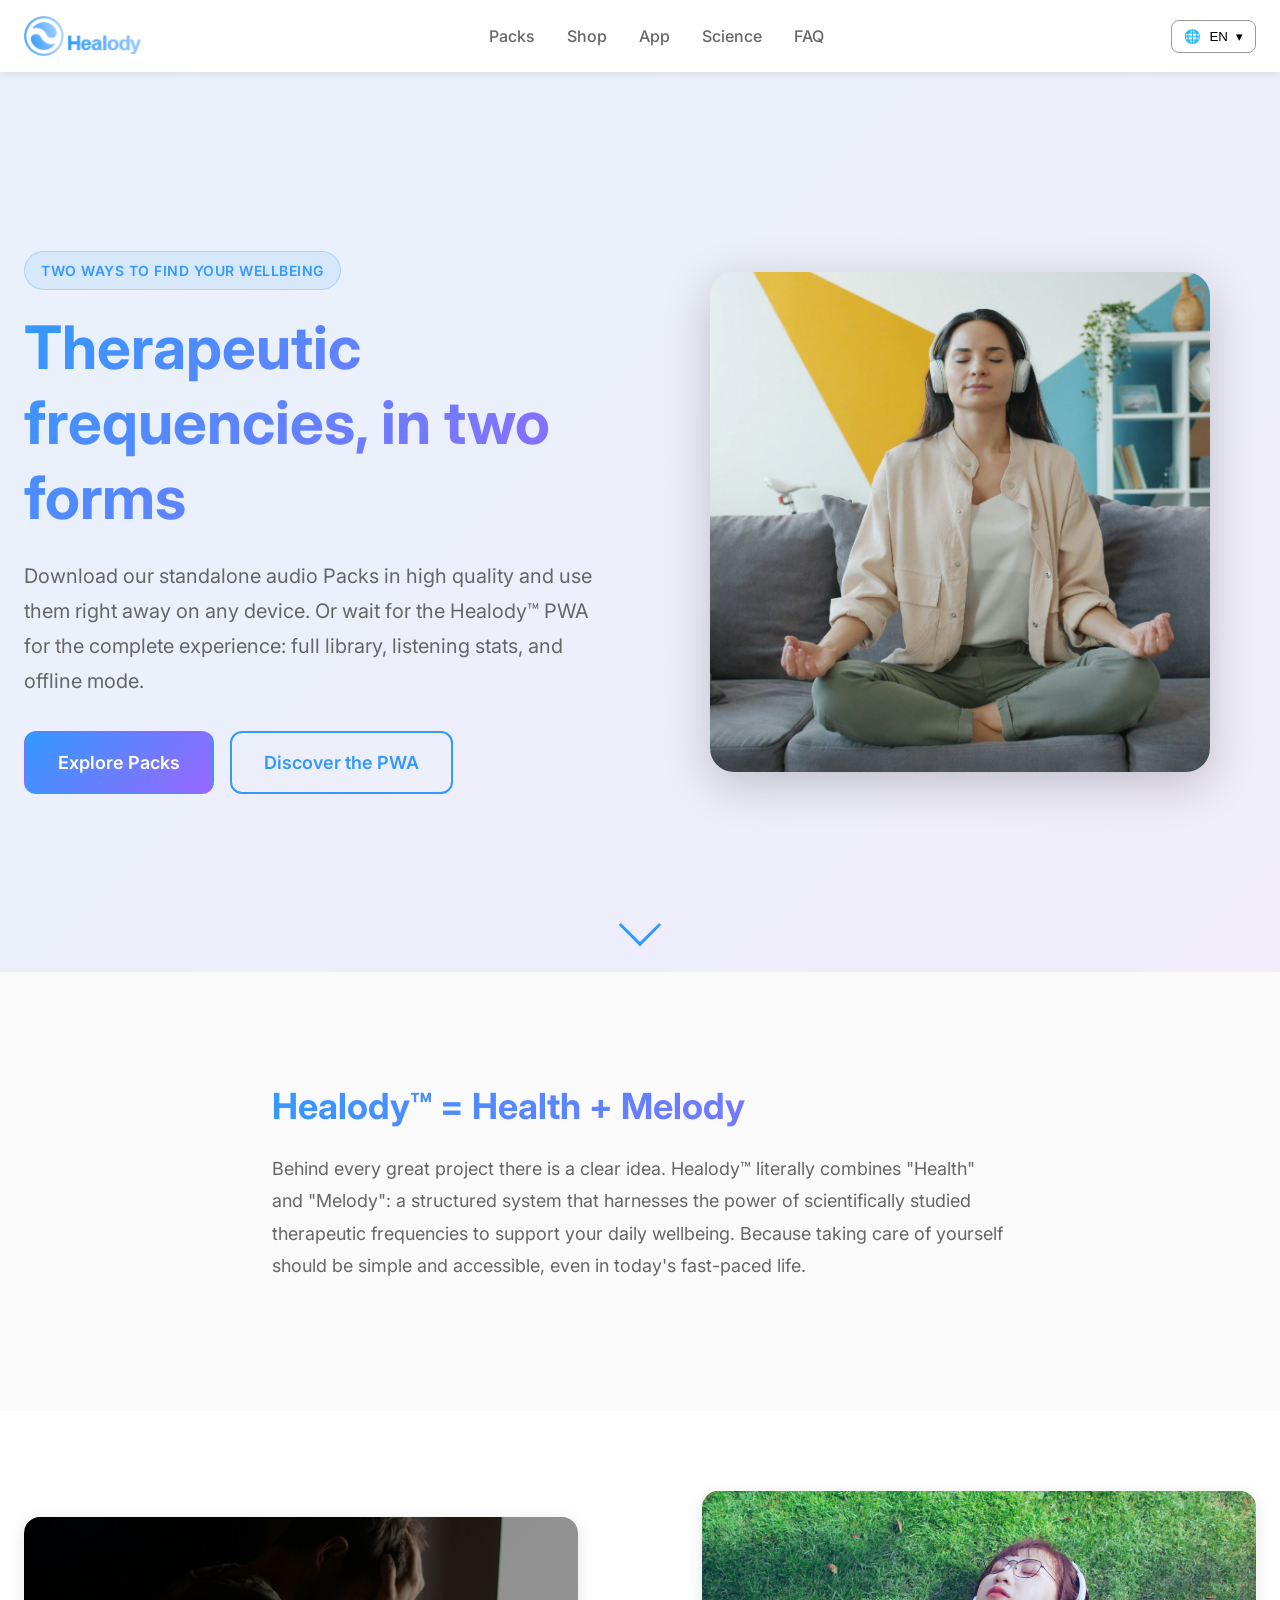
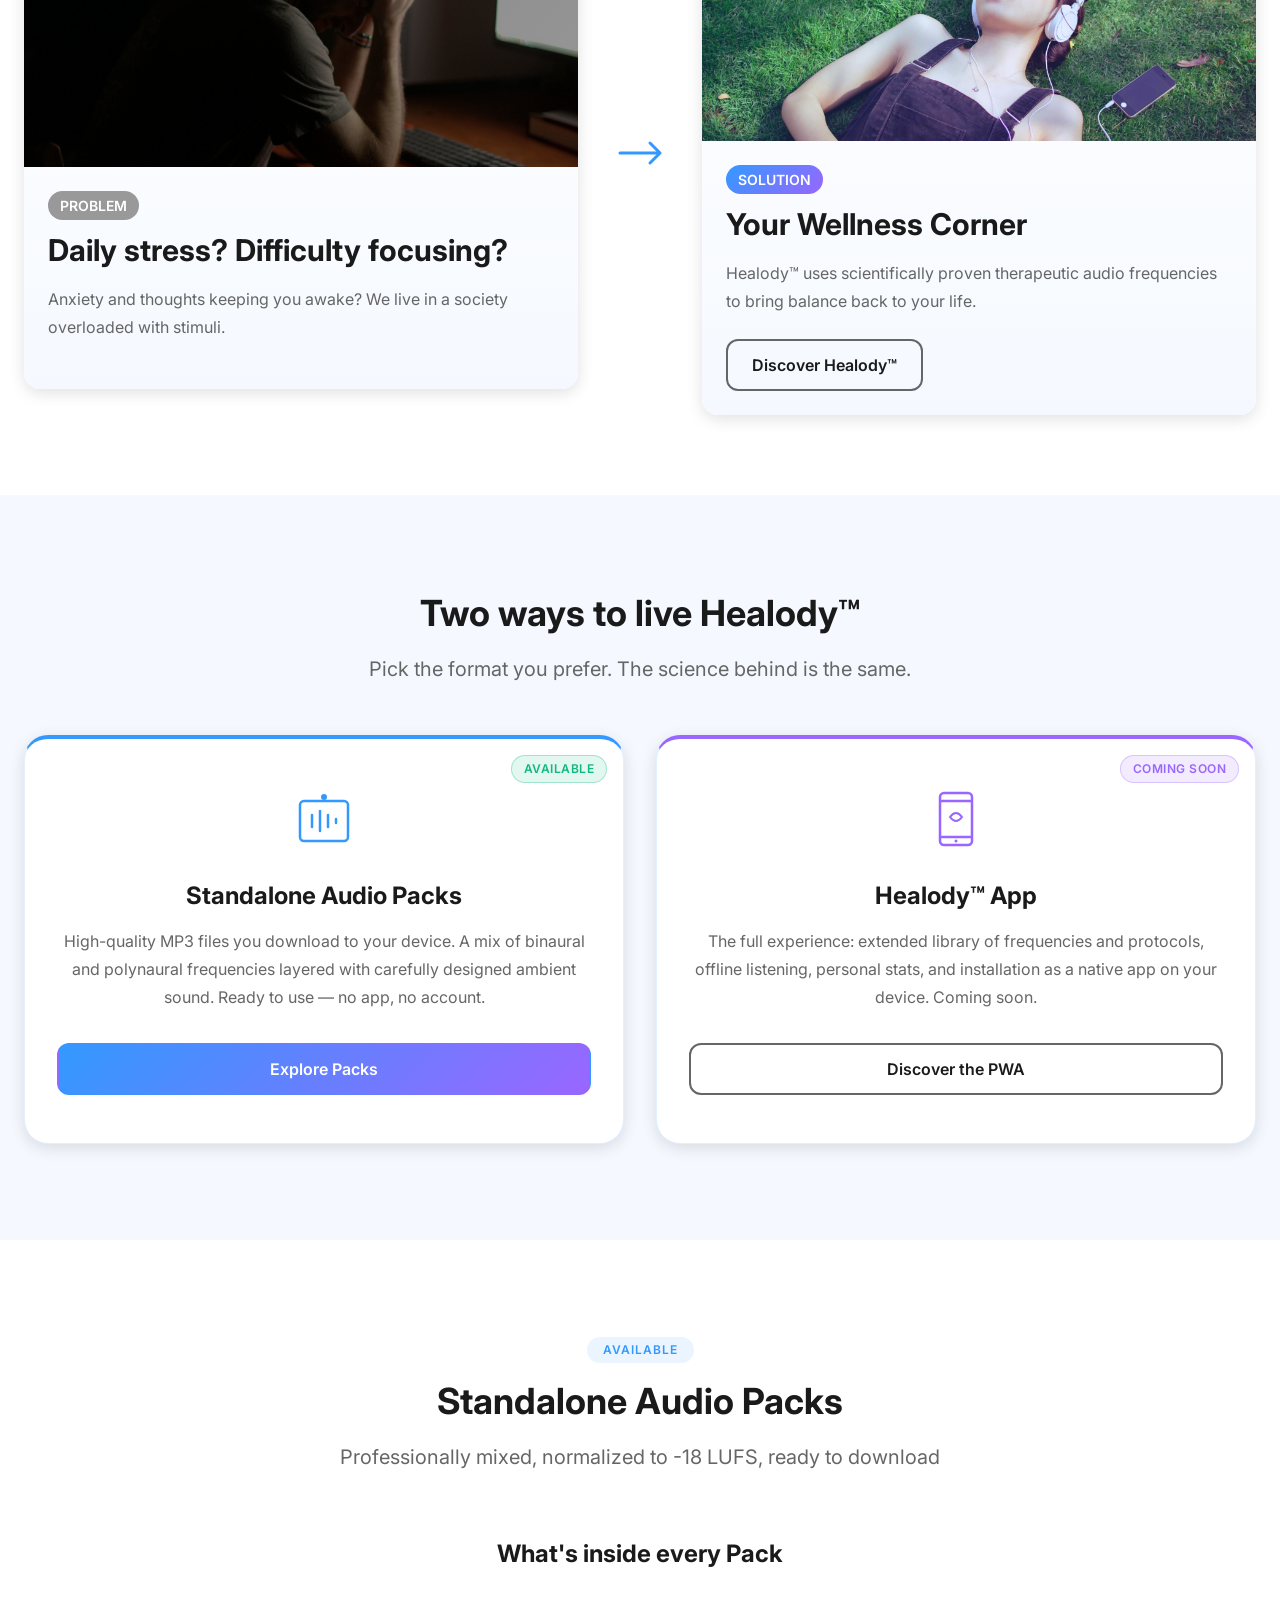
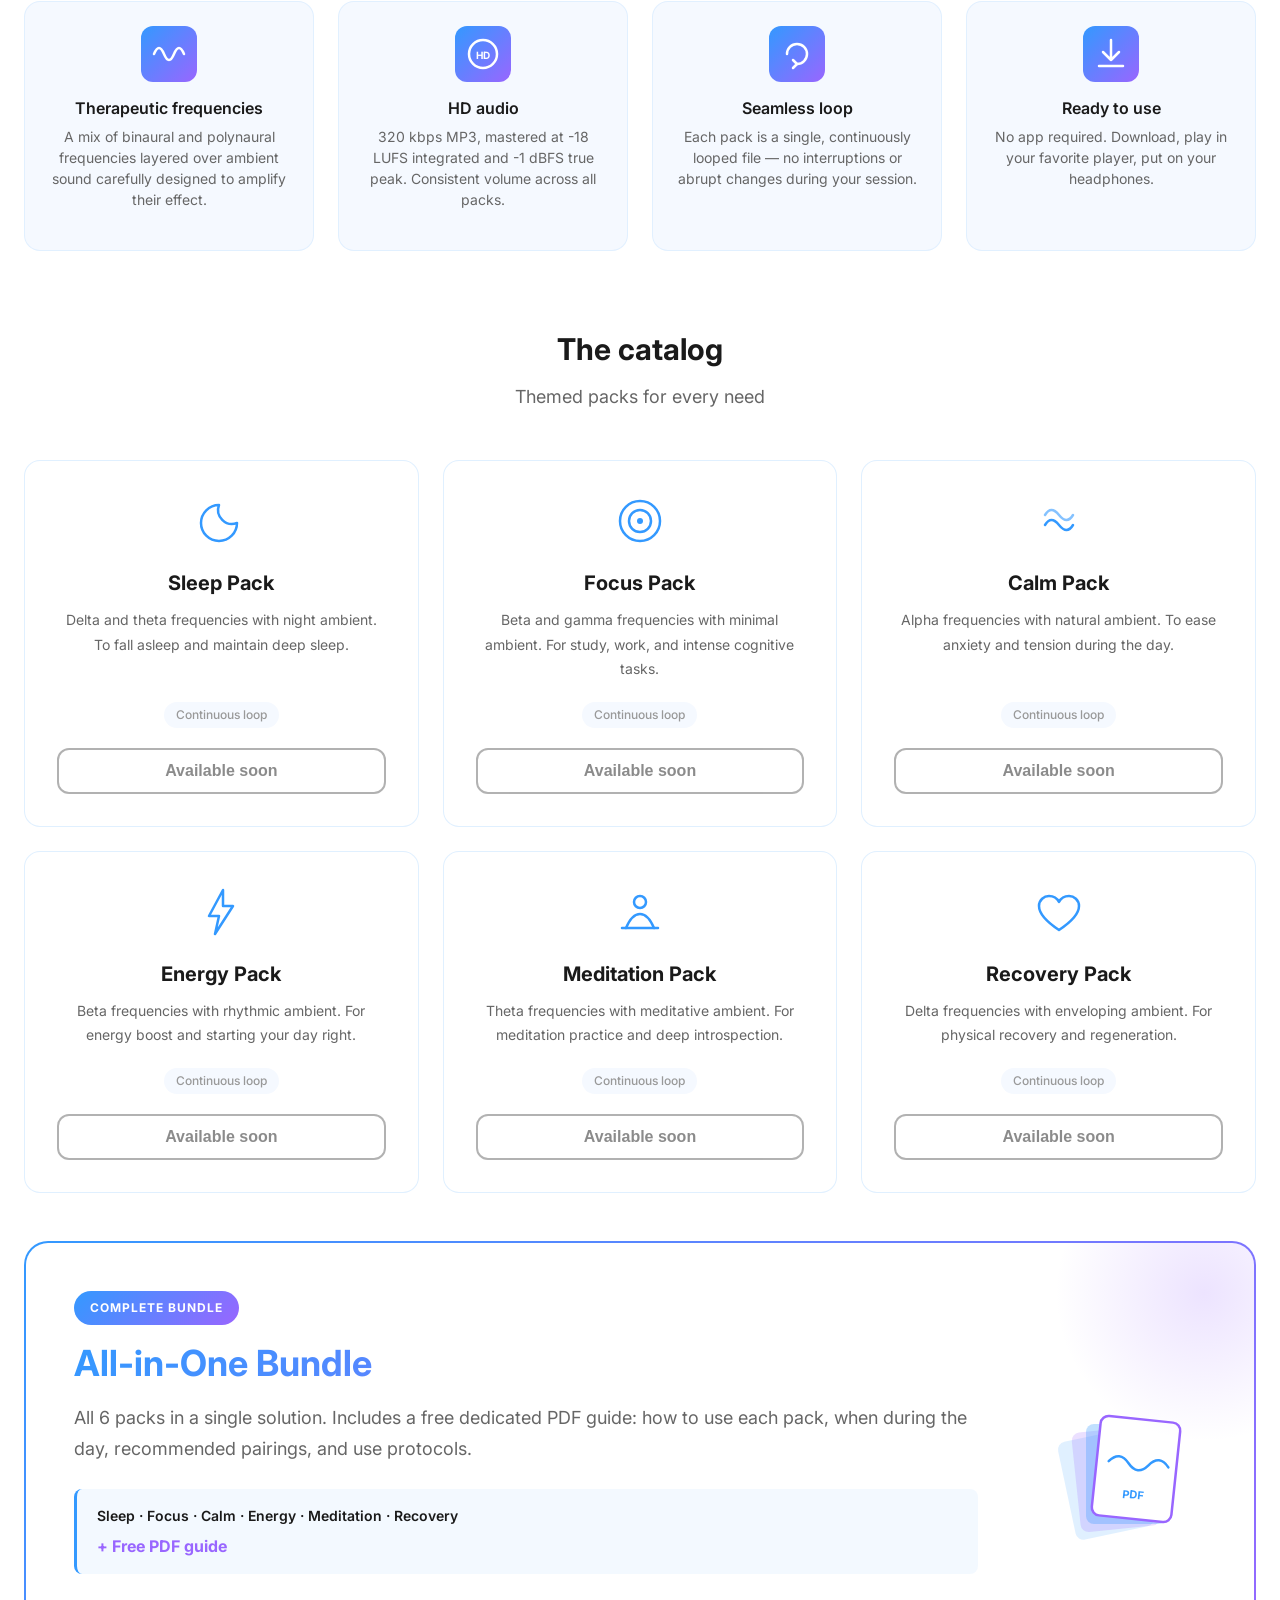
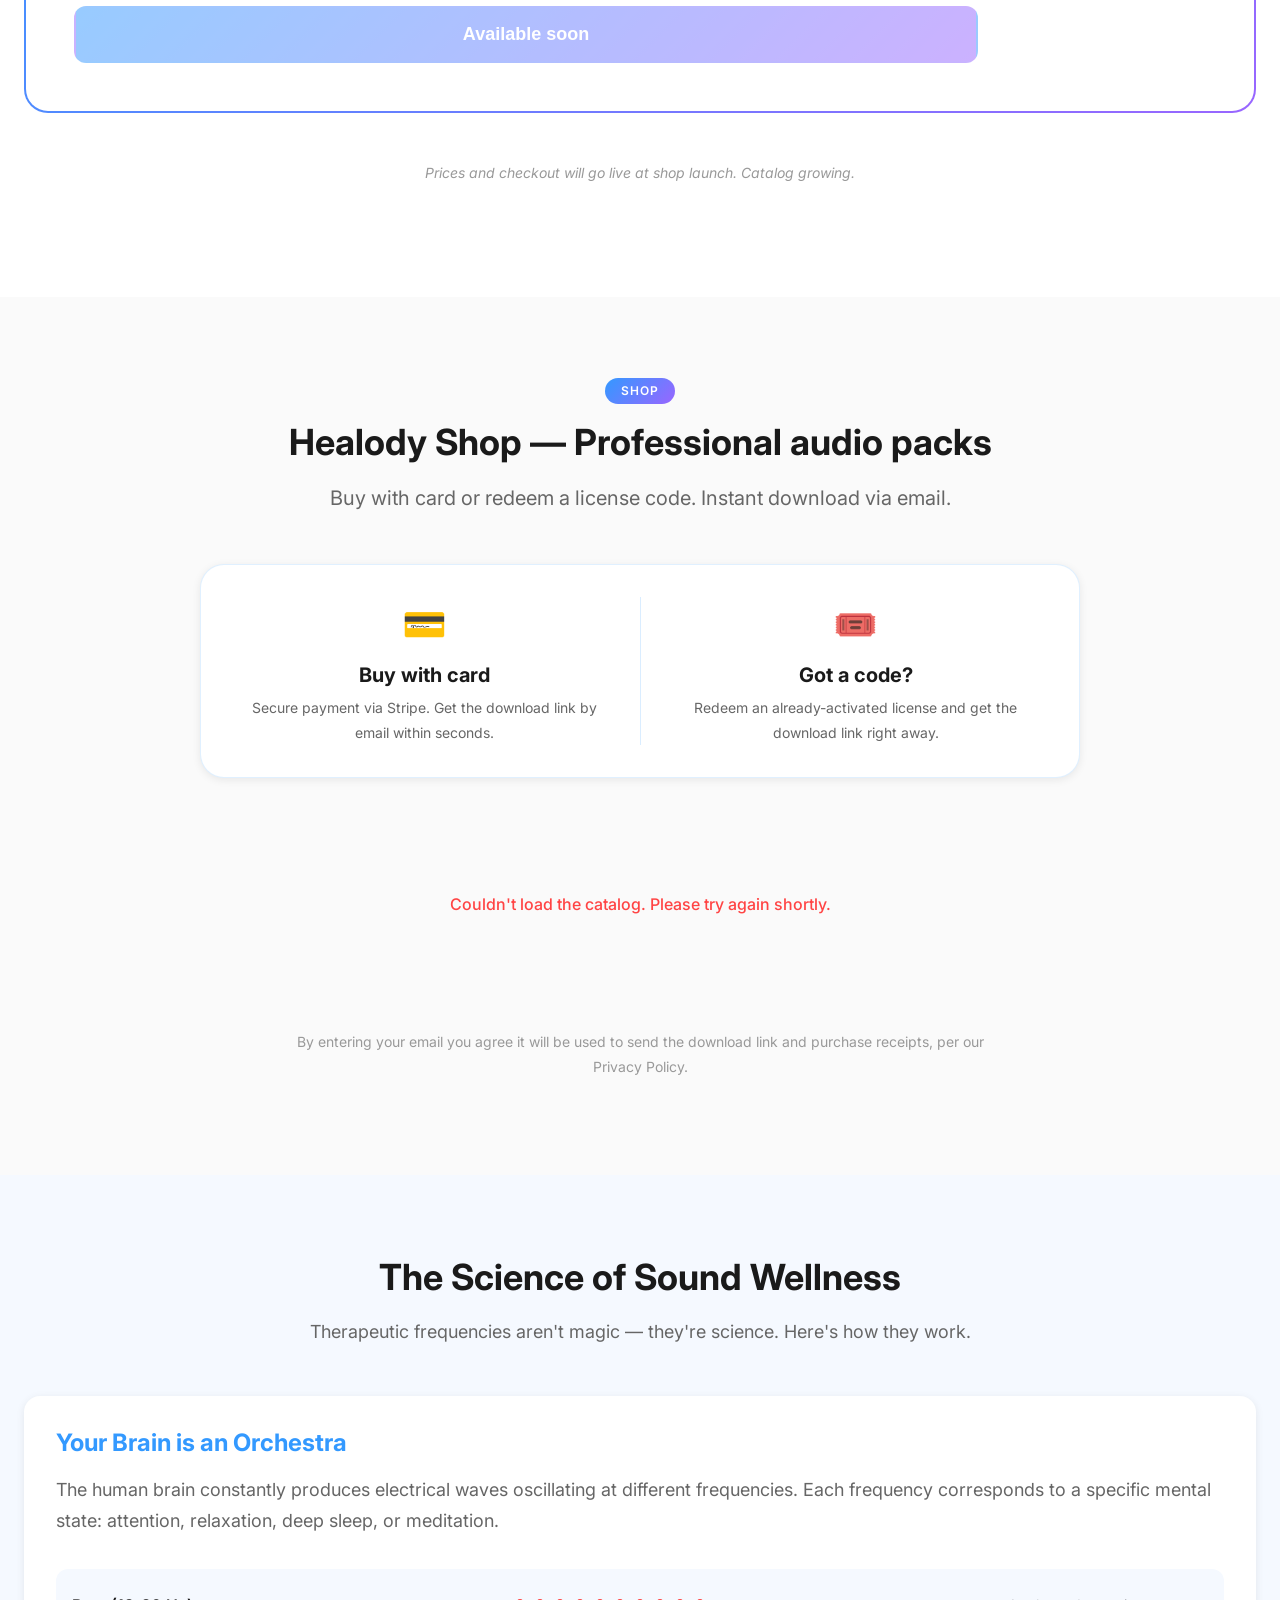
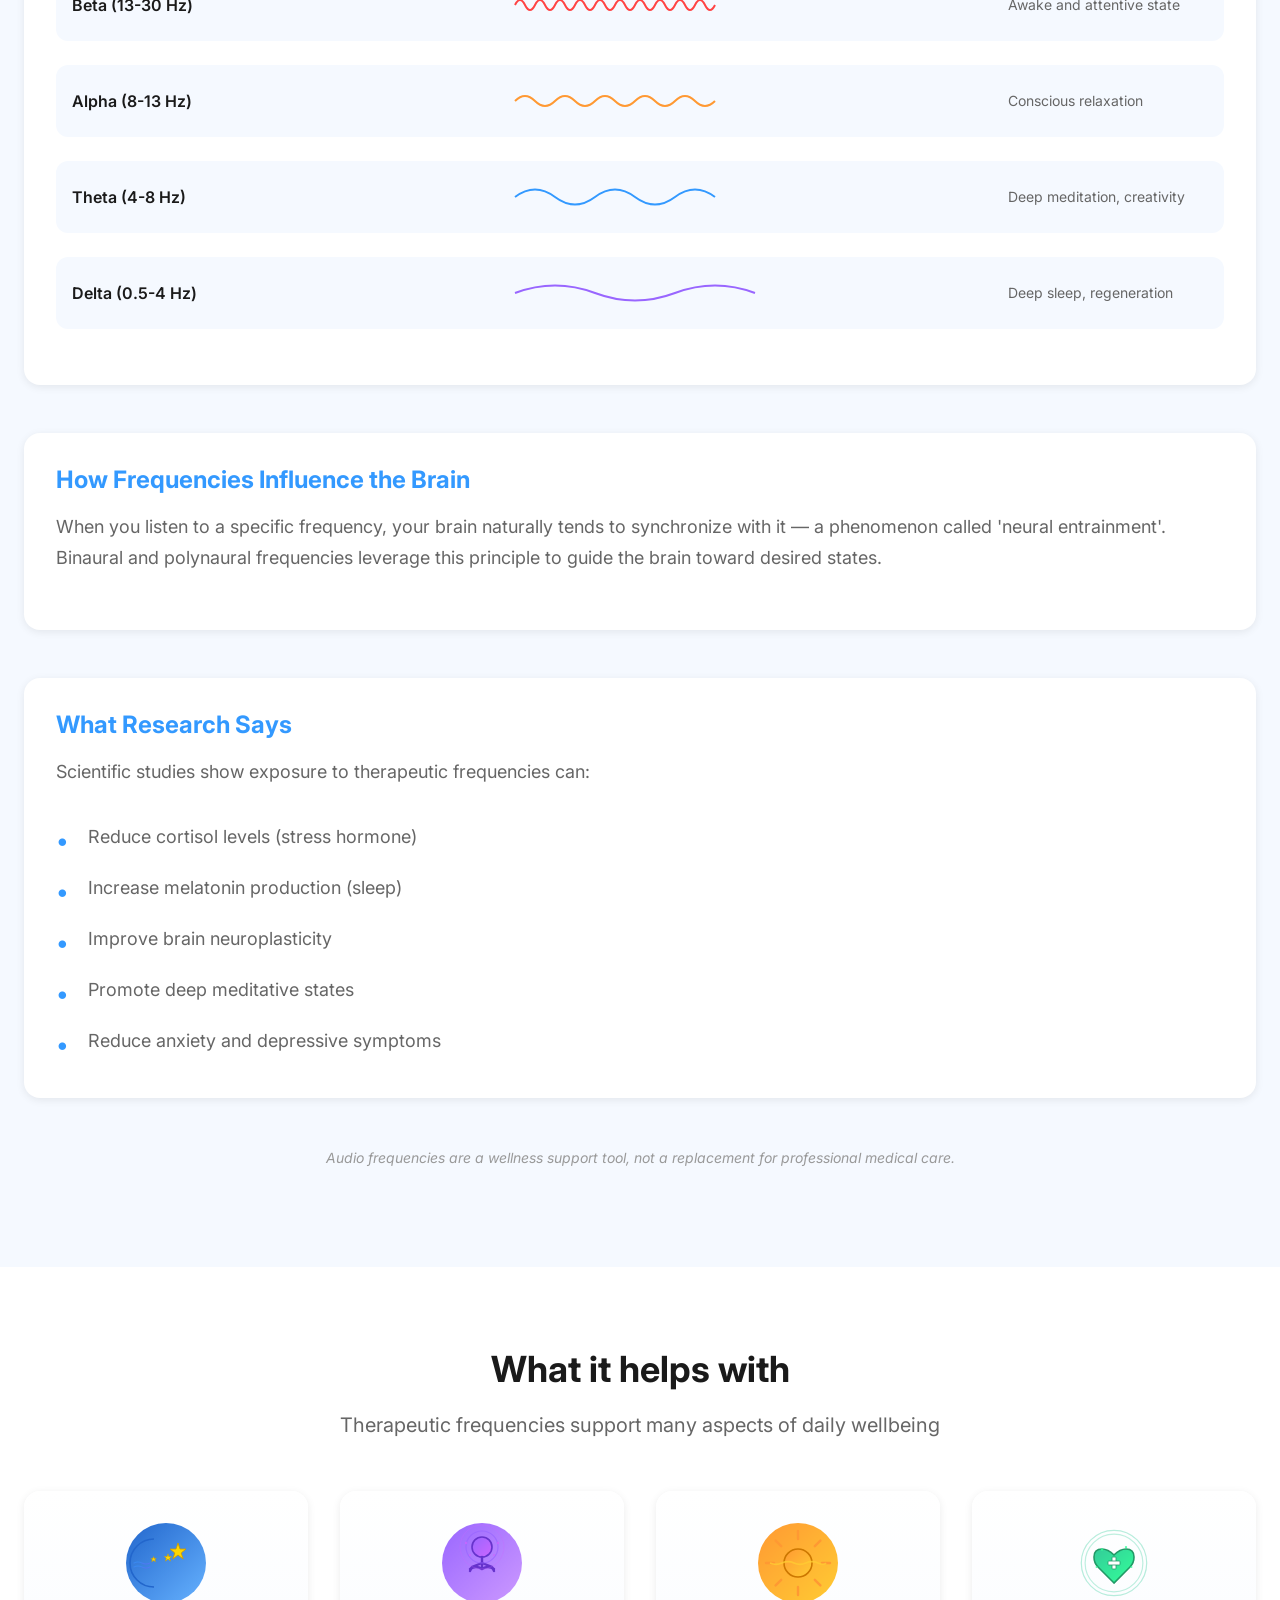
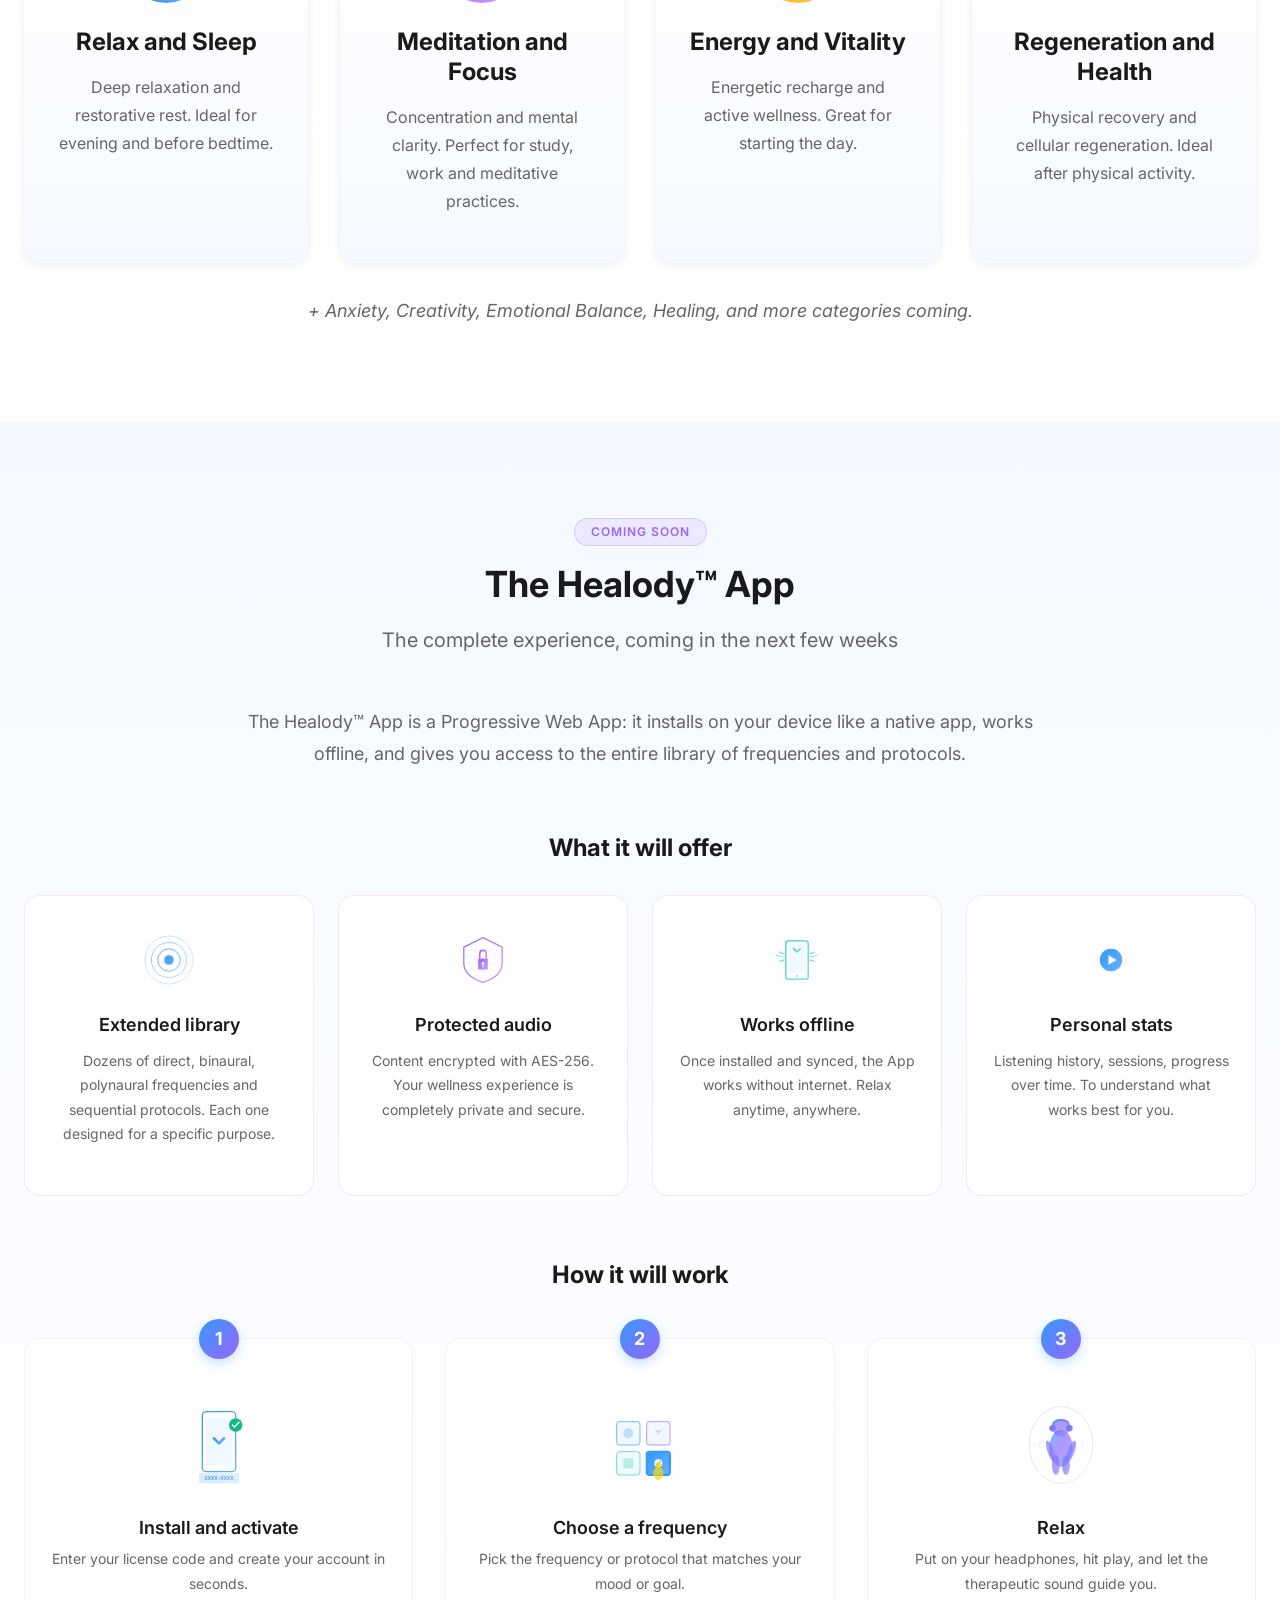
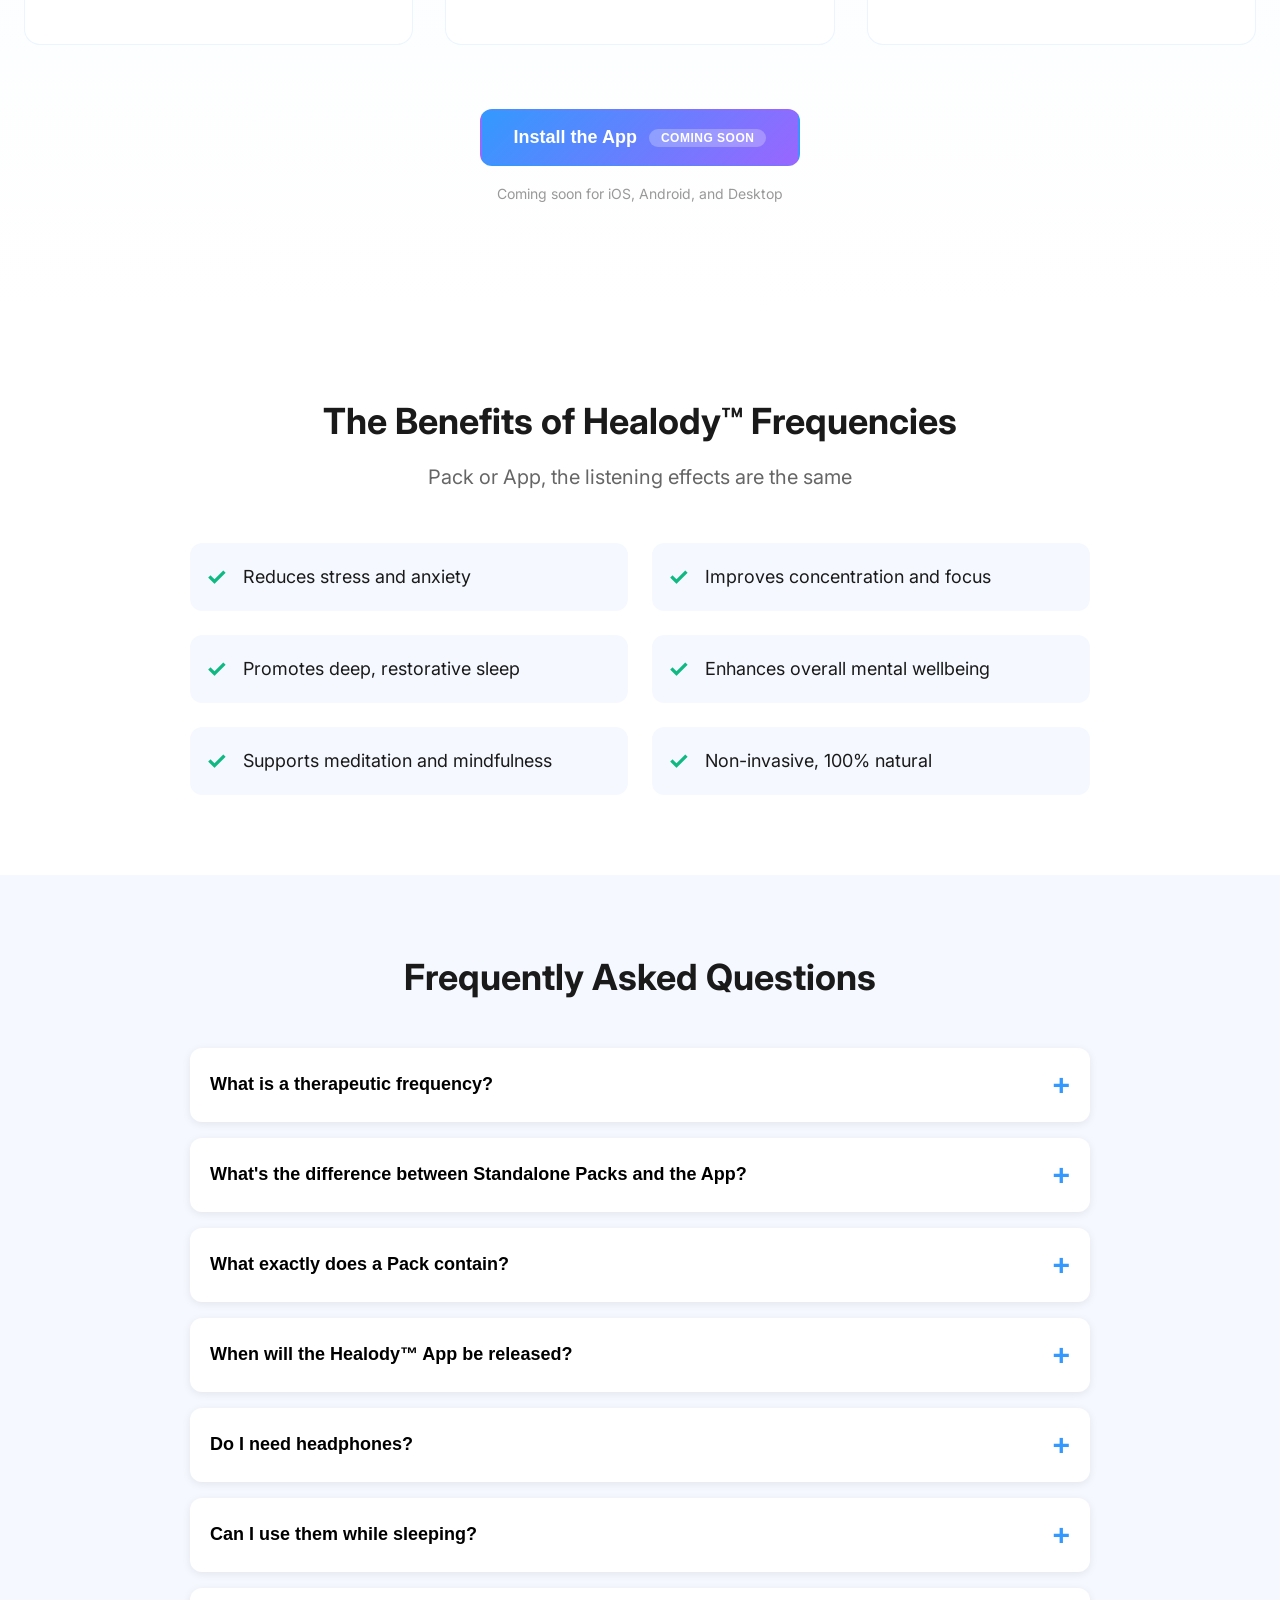
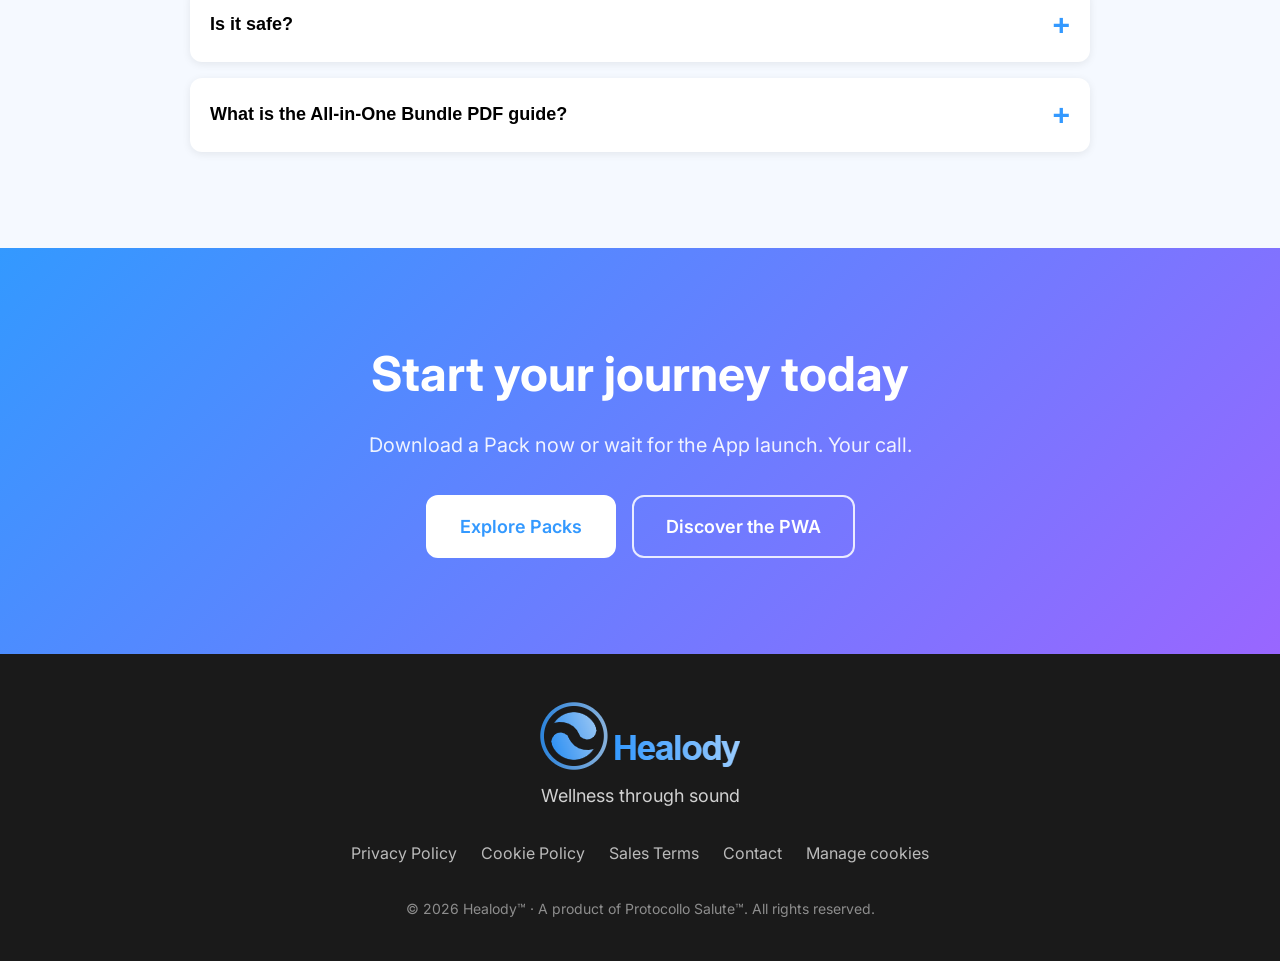
==== commit 89808f0d: "update" ====
--- a/index.html
+++ b/index.html
@@ -108,6 +108,7 @@
 
     <!-- Styles -->
     <link rel="stylesheet" href="css/styles.css">
+    <link rel="stylesheet" href="css/shop.css">
 </head>
 <body>
 
@@ -125,6 +126,7 @@
                 <!-- Desktop Menu -->
                 <ul class="navbar-menu" id="navbarMenu">
                     <li><a href="#pack" class="nav-link" data-i18n="nav.pack">Pack</a></li>
+                    <li><a href="#shop" class="nav-link" data-i18n="nav.shop">Shop</a></li>
                     <li><a href="#pwa" class="nav-link" data-i18n="nav.pwa">App</a></li>
                     <li><a href="#scienza" class="nav-link" data-i18n="nav.science">Scienza</a></li>
                     <li><a href="#faq" class="nav-link" data-i18n="nav.faq">FAQ</a></li>
@@ -522,6 +524,105 @@
     </section>
 
     <!-- ============================================ -->
+    <!-- 6.5 SHOP (Catalogo dinamico + checkout/redeem) -->
+    <!-- ============================================ -->
+    <section class="shop-section" id="shop">
+        <div class="container">
+            <div class="section-header fade-in-up">
+                <span class="section-eyebrow shop-eyebrow" data-i18n="shop.eyebrow">Shop</span>
+                <h2 class="section-title" data-i18n="shop.headline">Healody Shop — Pack audio professionali</h2>
+                <p class="section-subtitle" data-i18n="shop.subtitle">
+                    Acquista con carta o riscatta un codice licenza. Download immediato via email.
+                </p>
+            </div>
+
+            <!-- Path switcher: Stripe / Codice -->
+            <div class="shop-paths fade-in-up">
+                <div class="shop-path">
+                    <span class="shop-path-icon" aria-hidden="true">💳</span>
+                    <h3 class="shop-path-title" data-i18n="shop.path.stripeTitle">Compra con carta</h3>
+                    <p class="shop-path-desc" data-i18n="shop.path.stripeDesc">
+                        Pagamento sicuro via Stripe. Ricevi link di download per email entro pochi secondi.
+                    </p>
+                </div>
+                <div class="shop-path-separator" aria-hidden="true"></div>
+                <div class="shop-path">
+                    <span class="shop-path-icon" aria-hidden="true">🎟️</span>
+                    <h3 class="shop-path-title" data-i18n="shop.path.codeTitle">Hai un codice?</h3>
+                    <p class="shop-path-desc" data-i18n="shop.path.codeDesc">
+                        Riscatta una licenza già attivata e ottieni subito il link al download.
+                    </p>
+                </div>
+            </div>
+
+            <!-- Catalog status / loading / empty / error -->
+            <div class="shop-catalog-status" id="shopCatalogStatus">
+                <div class="shop-spinner" aria-hidden="true"></div>
+                <p class="shop-status-text" data-i18n="shop.loading">Carico il catalogo…</p>
+            </div>
+
+            <!-- Dynamic catalog grid -->
+            <div class="shop-grid" id="shopGrid" hidden></div>
+
+            <p class="shop-disclaimer fade-in-up" data-i18n="shop.disclaimer">
+                Inserendo l'email accetti che venga utilizzata per inviare il link di download e ricevute d'acquisto, secondo la nostra Privacy Policy.
+            </p>
+        </div>
+    </section>
+
+    <!-- ============================================ -->
+    <!-- SHOP — License Code Redeem Modal -->
+    <!-- ============================================ -->
+    <div class="modal" id="shopRedeemModal" aria-hidden="true">
+        <div class="modal-overlay"></div>
+        <div class="modal-content shop-modal-content">
+            <button class="modal-close" id="shopRedeemClose" aria-label="Chiudi">&times;</button>
+            <div class="modal-body">
+                <h3 class="modal-title" data-i18n="shop.redeem.title">Riscatta il tuo codice</h3>
+                <p class="shop-redeem-pack" id="shopRedeemPackName"></p>
+
+                <form class="shop-form" id="shopRedeemForm" novalidate>
+                    <label class="shop-field">
+                        <span class="shop-field-label" data-i18n="shop.redeem.emailLabel">Email</span>
+                        <input
+                            type="email"
+                            class="shop-input"
+                            id="shopRedeemEmail"
+                            required
+                            autocomplete="email"
+                            placeholder="tu@esempio.com">
+                    </label>
+                    <label class="shop-field">
+                        <span class="shop-field-label" data-i18n="shop.redeem.codeLabel">Codice licenza</span>
+                        <div class="shop-code-row">
+                            <input
+                                type="text"
+                                class="shop-input shop-input-code"
+                                id="shopRedeemCode"
+                                required
+                                autocomplete="off"
+                                spellcheck="false"
+                                maxlength="19"
+                                placeholder="XXXX-XXXX-XXXX-XXXX"
+                                pattern="[A-Za-z0-9]{4}-[A-Za-z0-9]{4}-[A-Za-z0-9]{4}-[A-Za-z0-9]{4}">
+                            <button type="button" class="btn btn-outline shop-btn-verify" id="shopRedeemVerify" disabled data-i18n="shop.redeem.verify">Verifica</button>
+                        </div>
+                        <span class="shop-field-hint" data-i18n="shop.redeem.codeHint">Formato: XXXX-XXXX-XXXX-XXXX</span>
+                        <div class="shop-verify-feedback" id="shopRedeemVerifyFeedback" hidden></div>
+                    </label>
+
+                    <div class="shop-form-error" id="shopRedeemError" hidden></div>
+
+                    <div class="modal-actions shop-form-actions">
+                        <button type="button" class="btn btn-outline" id="shopRedeemCancel" data-i18n="shop.redeem.cancel">Annulla</button>
+                        <button type="submit" class="btn btn-primary" id="shopRedeemSubmit" disabled data-i18n="shop.redeem.submit">Riscatta</button>
+                    </div>
+                </form>
+            </div>
+        </div>
+    </div>
+
+    <!-- ============================================ -->
     <!-- 7. SCIENZA (Common to both products) -->
     <!-- ============================================ -->
     <section class="science" id="scienza">
@@ -1028,6 +1129,7 @@
     <!-- Scripts -->
     <script src="js/translations.js"></script>
     <script src="js/main.js"></script>
+    <script src="js/shop.js"></script>
 
     <!-- PWA Service Worker Registration -->
     <script>
--- a/css/shop.css
+++ b/css/shop.css
@@ -0,0 +1,413 @@
+/* ============================================
+   HEALODY LANDING — SHOP SECTION
+   Catalogo dinamico + checkout/redeem flow.
+   Reuses design tokens from styles.css.
+   ============================================ */
+
+.shop-section {
+    background: var(--bg-primary);
+}
+
+.shop-eyebrow {
+    background: var(--gradient-primary);
+    color: var(--text-white);
+}
+
+/* === Path switcher: Stripe vs Codice === */
+.shop-paths {
+    display: grid;
+    grid-template-columns: 1fr auto 1fr;
+    gap: var(--spacing-6);
+    align-items: stretch;
+    margin: 0 auto var(--spacing-12);
+    max-width: 880px;
+    background: var(--bg-secondary);
+    border: 1px solid rgba(51, 153, 255, 0.15);
+    border-radius: var(--radius-2xl);
+    padding: var(--spacing-8);
+    box-shadow: var(--shadow-sm);
+}
+
+.shop-path {
+    text-align: center;
+    padding: 0 var(--spacing-4);
+}
+
+.shop-path-icon {
+    display: inline-block;
+    font-size: 2.25rem;
+    margin-bottom: var(--spacing-3);
+}
+
+.shop-path-title {
+    font-size: var(--text-xl);
+    font-weight: var(--font-bold);
+    color: var(--text-primary);
+    margin-bottom: var(--spacing-2);
+}
+
+.shop-path-desc {
+    font-size: var(--text-sm);
+    color: var(--text-secondary);
+    line-height: var(--leading-relaxed);
+    margin: 0;
+}
+
+.shop-path-separator {
+    width: 1px;
+    background: rgba(51, 153, 255, 0.18);
+    align-self: stretch;
+}
+
+/* === Catalog status (loading / empty / error) === */
+.shop-catalog-status {
+    text-align: center;
+    padding: var(--spacing-16) var(--spacing-4);
+    color: var(--text-secondary);
+}
+
+.shop-status-text {
+    margin: 0;
+    font-size: var(--text-base);
+}
+
+.shop-status-error {
+    color: var(--color-red);
+    font-weight: var(--font-medium);
+}
+
+.shop-spinner {
+    width: 40px;
+    height: 40px;
+    margin: 0 auto var(--spacing-4);
+    border: 3px solid rgba(51, 153, 255, 0.18);
+    border-top-color: var(--color-blue-primary);
+    border-radius: 50%;
+    animation: shopSpin 800ms linear infinite;
+}
+
+@keyframes shopSpin {
+    to { transform: rotate(360deg); }
+}
+
+/* === Catalog grid === */
+.shop-grid {
+    display: grid;
+    grid-template-columns: repeat(3, 1fr);
+    gap: var(--spacing-6);
+}
+
+.shop-card {
+    display: flex;
+    flex-direction: column;
+    background: var(--bg-secondary);
+    border: 1px solid rgba(51, 153, 255, 0.15);
+    border-radius: var(--radius-xl);
+    overflow: hidden;
+    transition: transform var(--transition-base), box-shadow var(--transition-base), border-color var(--transition-base);
+}
+
+.shop-card:hover {
+    transform: translateY(-4px);
+    box-shadow: var(--shadow-lg);
+    border-color: var(--color-blue-primary);
+}
+
+.shop-card-cover {
+    width: 100%;
+    aspect-ratio: 16 / 9;
+    object-fit: cover;
+    background: var(--bg-accent);
+}
+
+.shop-card-cover-fallback {
+    display: flex;
+    align-items: center;
+    justify-content: center;
+    background: var(--gradient-primary);
+    color: var(--text-white);
+    font-size: 3rem;
+}
+
+.shop-card-body {
+    display: flex;
+    flex-direction: column;
+    flex: 1;
+    padding: var(--spacing-6);
+    gap: var(--spacing-3);
+}
+
+.shop-card-title {
+    font-size: var(--text-xl);
+    font-weight: var(--font-bold);
+    color: var(--text-primary);
+    margin: 0;
+}
+
+.shop-card-desc {
+    font-size: var(--text-sm);
+    color: var(--text-secondary);
+    line-height: var(--leading-relaxed);
+    margin: 0;
+    flex: 0;
+}
+
+.shop-card-tags {
+    display: flex;
+    flex-wrap: wrap;
+    gap: var(--spacing-2);
+}
+
+.shop-card-tag {
+    display: inline-flex;
+    align-items: center;
+    padding: var(--spacing-1) var(--spacing-3);
+    background: var(--bg-accent);
+    color: var(--color-blue-dark);
+    border-radius: var(--radius-full);
+    font-size: var(--text-xs);
+    font-weight: var(--font-medium);
+}
+
+.shop-card-tag-ambient {
+    background: rgba(153, 102, 255, 0.10);
+    color: var(--color-purple);
+}
+
+.shop-card-preview {
+    width: 100%;
+    margin-top: auto;
+    border-radius: var(--radius-md);
+}
+
+.shop-card-footer {
+    display: flex;
+    align-items: center;
+    justify-content: space-between;
+    gap: var(--spacing-3);
+    margin-top: auto;
+    padding-top: var(--spacing-3);
+    border-top: 1px solid rgba(0, 0, 0, 0.06);
+}
+
+.shop-card-price {
+    font-size: var(--text-xl);
+    font-weight: var(--font-bold);
+    color: var(--text-primary);
+}
+
+.shop-card-actions {
+    display: flex;
+    gap: var(--spacing-2);
+    flex-wrap: wrap;
+}
+
+.shop-card-actions .btn {
+    padding: var(--spacing-2) var(--spacing-4);
+    font-size: var(--text-sm);
+}
+
+/* === Loading state on buttons === */
+.btn.is-loading {
+    position: relative;
+    color: transparent !important;
+    pointer-events: none;
+}
+
+.btn.is-loading::after {
+    content: "";
+    position: absolute;
+    top: 50%;
+    left: 50%;
+    width: 18px;
+    height: 18px;
+    margin: -9px 0 0 -9px;
+    border: 2px solid currentColor;
+    border-top-color: transparent;
+    border-radius: 50%;
+    animation: shopSpin 700ms linear infinite;
+    color: var(--text-white);
+}
+
+.btn-outline.is-loading::after {
+    color: var(--color-blue-primary);
+}
+
+/* === Disclaimer === */
+.shop-disclaimer {
+    margin-top: var(--spacing-12);
+    text-align: center;
+    color: var(--text-muted);
+    font-size: var(--text-sm);
+    max-width: 720px;
+    margin-left: auto;
+    margin-right: auto;
+}
+
+/* ============================================
+   SHOP — MODALS (redeem + success)
+   Inherit base .modal / .modal-content from styles.css
+   ============================================ */
+.shop-modal-content {
+    max-width: 520px;
+}
+
+.shop-redeem-pack {
+    color: var(--text-secondary);
+    font-size: var(--text-base);
+    margin: calc(var(--spacing-2) * -1) 0 var(--spacing-6);
+    font-weight: var(--font-medium);
+}
+
+.shop-form {
+    display: flex;
+    flex-direction: column;
+    gap: var(--spacing-5);
+    text-align: left;
+    margin-top: var(--spacing-2);
+}
+
+.shop-field {
+    display: flex;
+    flex-direction: column;
+    gap: var(--spacing-2);
+}
+
+.shop-field-label {
+    font-size: var(--text-sm);
+    font-weight: var(--font-semibold);
+    color: var(--text-primary);
+}
+
+.shop-field-hint {
+    font-size: var(--text-xs);
+    color: var(--text-muted);
+}
+
+.shop-input {
+    width: 100%;
+    padding: var(--spacing-3) var(--spacing-4);
+    font-family: var(--font-primary);
+    font-size: var(--text-base);
+    color: var(--text-primary);
+    background: var(--bg-secondary);
+    border: 1.5px solid rgba(0, 0, 0, 0.12);
+    border-radius: var(--radius-md);
+    transition: border-color var(--transition-fast), box-shadow var(--transition-fast);
+}
+
+.shop-input:focus {
+    outline: none;
+    border-color: var(--color-blue-primary);
+    box-shadow: 0 0 0 3px rgba(51, 153, 255, 0.18);
+}
+
+.shop-input-code {
+    letter-spacing: 0.12em;
+    text-transform: uppercase;
+    font-feature-settings: "tnum";
+}
+
+/* === Verify-code row + feedback === */
+.shop-code-row {
+    display: flex;
+    gap: var(--spacing-2);
+    align-items: stretch;
+}
+
+.shop-code-row .shop-input {
+    flex: 1;
+    min-width: 0;
+}
+
+.shop-btn-verify {
+    flex-shrink: 0;
+    padding: var(--spacing-2) var(--spacing-4);
+    font-size: var(--text-sm);
+}
+
+.shop-btn-verify:disabled {
+    opacity: 0.5;
+    cursor: not-allowed;
+    pointer-events: none;
+}
+
+.shop-verify-feedback {
+    margin-top: var(--spacing-2);
+    padding: var(--spacing-2) var(--spacing-3);
+    border-radius: var(--radius-md);
+    font-size: var(--text-sm);
+    line-height: var(--leading-normal);
+}
+
+.shop-verify-feedback.shop-verify-ok {
+    background: rgba(16, 185, 129, 0.10);
+    border: 1px solid rgba(16, 185, 129, 0.30);
+    color: var(--color-green);
+    font-weight: var(--font-medium);
+}
+
+.shop-verify-feedback.shop-verify-error {
+    background: rgba(255, 68, 68, 0.08);
+    border: 1px solid rgba(255, 68, 68, 0.30);
+    color: var(--color-red);
+}
+
+.btn:disabled,
+.btn[disabled] {
+    opacity: 0.5;
+    cursor: not-allowed;
+    pointer-events: none;
+}
+
+.shop-form-error {
+    padding: var(--spacing-3) var(--spacing-4);
+    background: rgba(255, 68, 68, 0.08);
+    border: 1px solid rgba(255, 68, 68, 0.30);
+    border-radius: var(--radius-md);
+    color: var(--color-red);
+    font-size: var(--text-sm);
+    line-height: var(--leading-normal);
+}
+
+.shop-form-actions {
+    margin-top: var(--spacing-2);
+}
+
+/* ============================================
+   RESPONSIVE
+   ============================================ */
+@media (max-width: 1024px) {
+    .shop-grid {
+        grid-template-columns: repeat(2, 1fr);
+    }
+}
+
+@media (max-width: 768px) {
+    .shop-paths {
+        grid-template-columns: 1fr;
+        padding: var(--spacing-6);
+    }
+
+    .shop-path-separator {
+        width: 100%;
+        height: 1px;
+    }
+
+    .shop-grid {
+        grid-template-columns: 1fr;
+    }
+
+    .shop-card-footer {
+        flex-direction: column;
+        align-items: stretch;
+    }
+
+    .shop-card-actions {
+        width: 100%;
+    }
+
+    .shop-card-actions .btn {
+        flex: 1;
+    }
+}
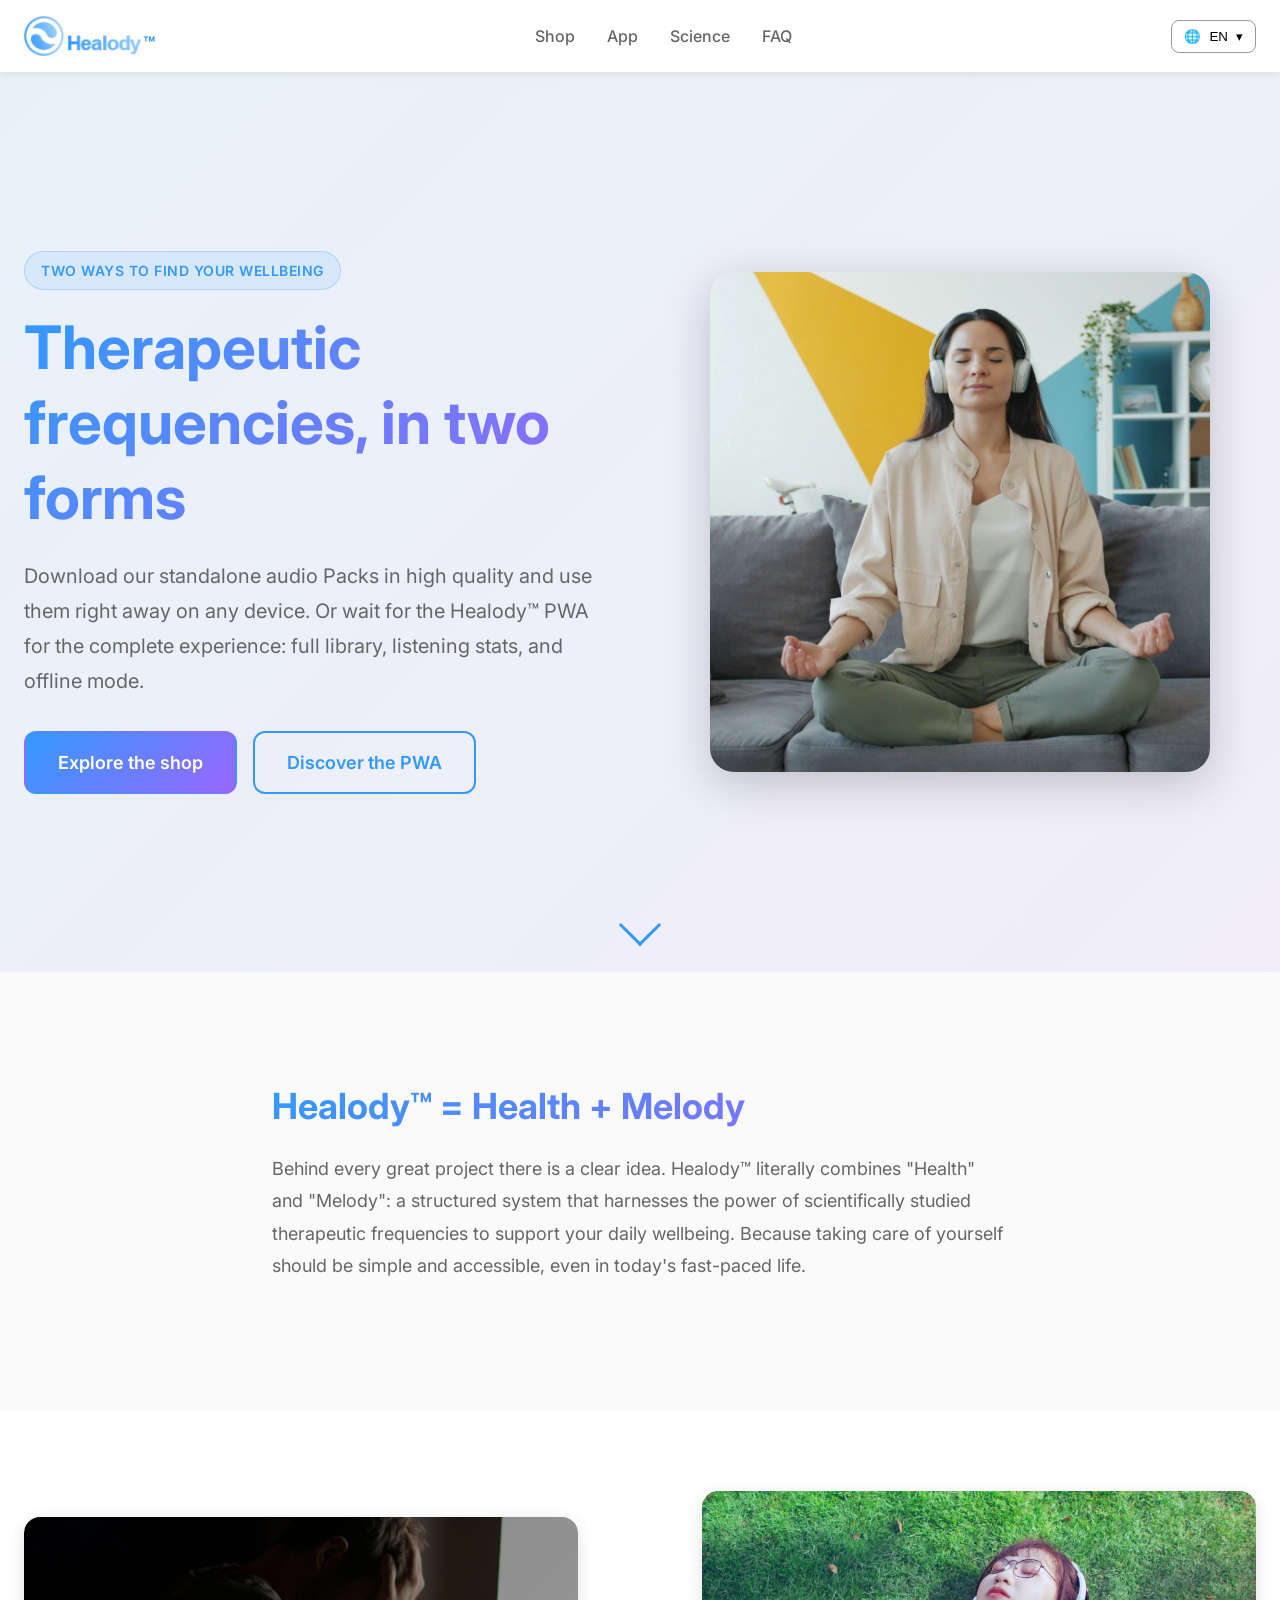
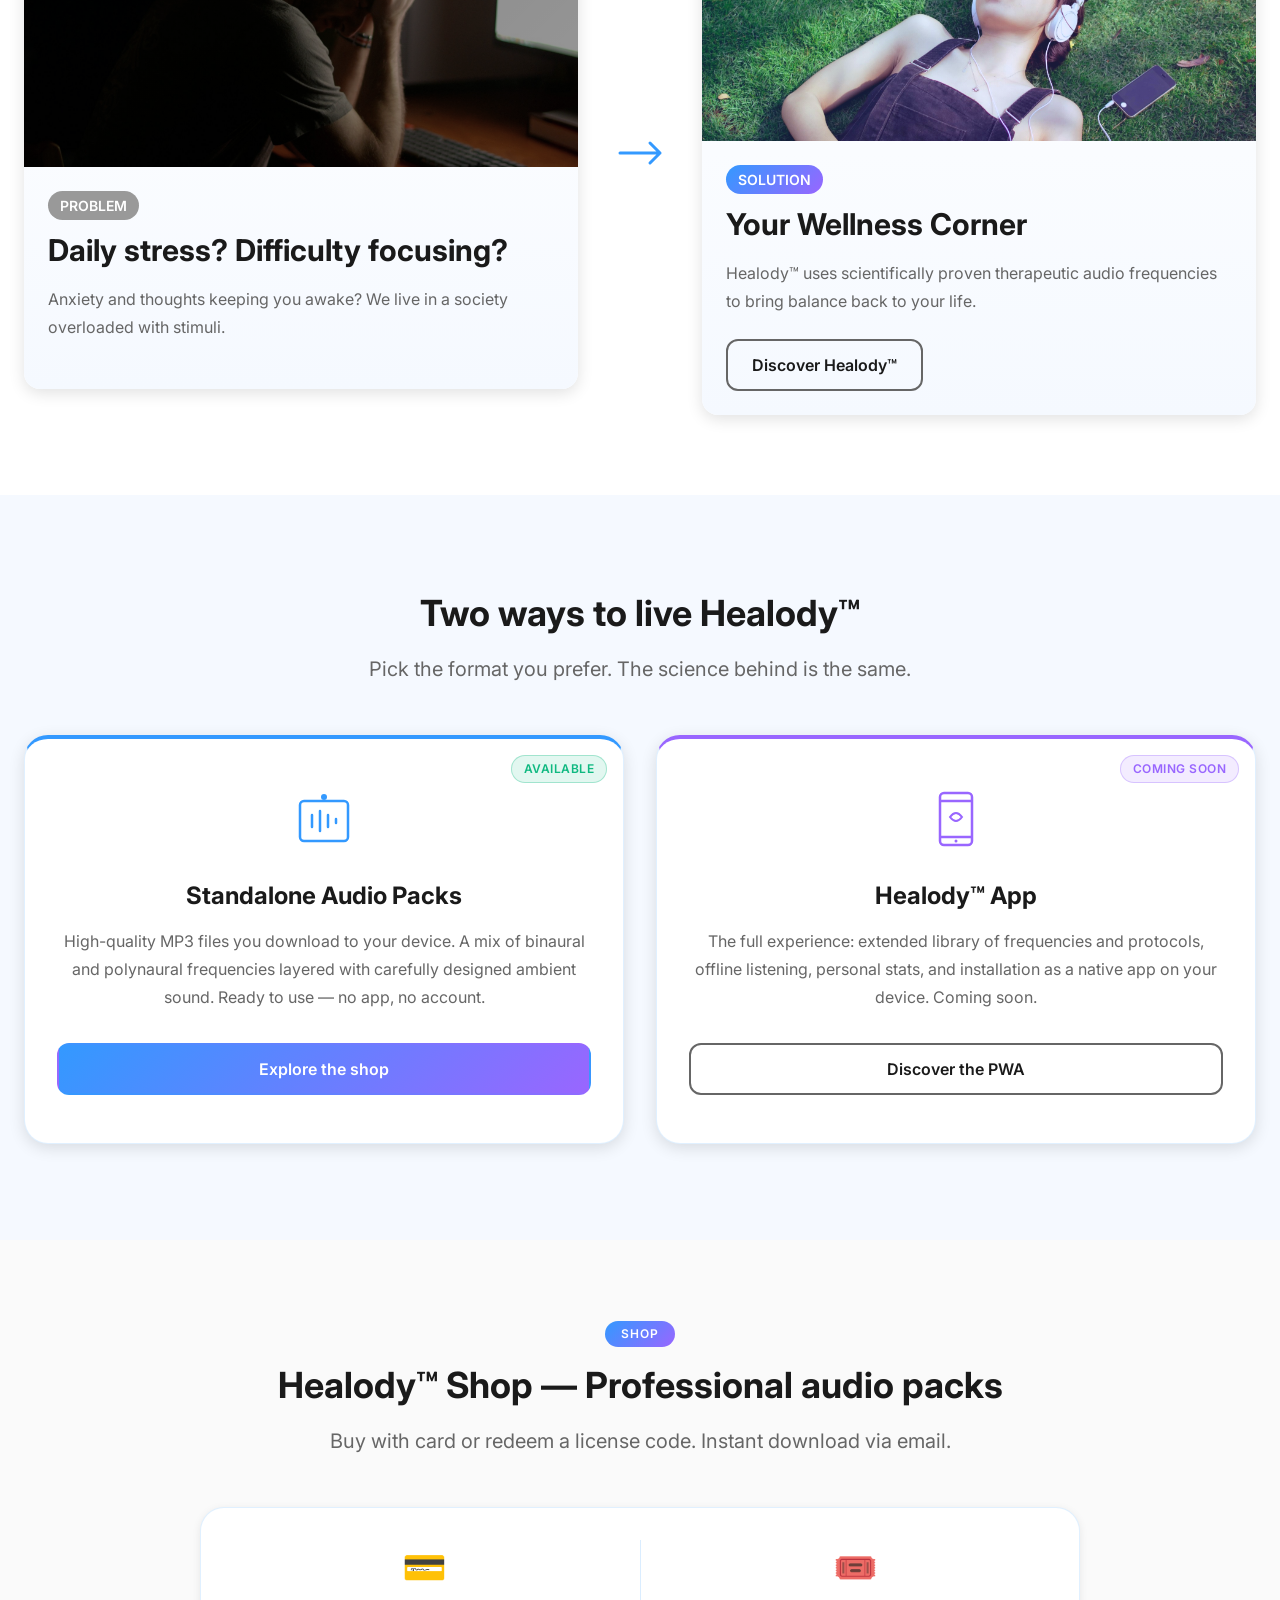
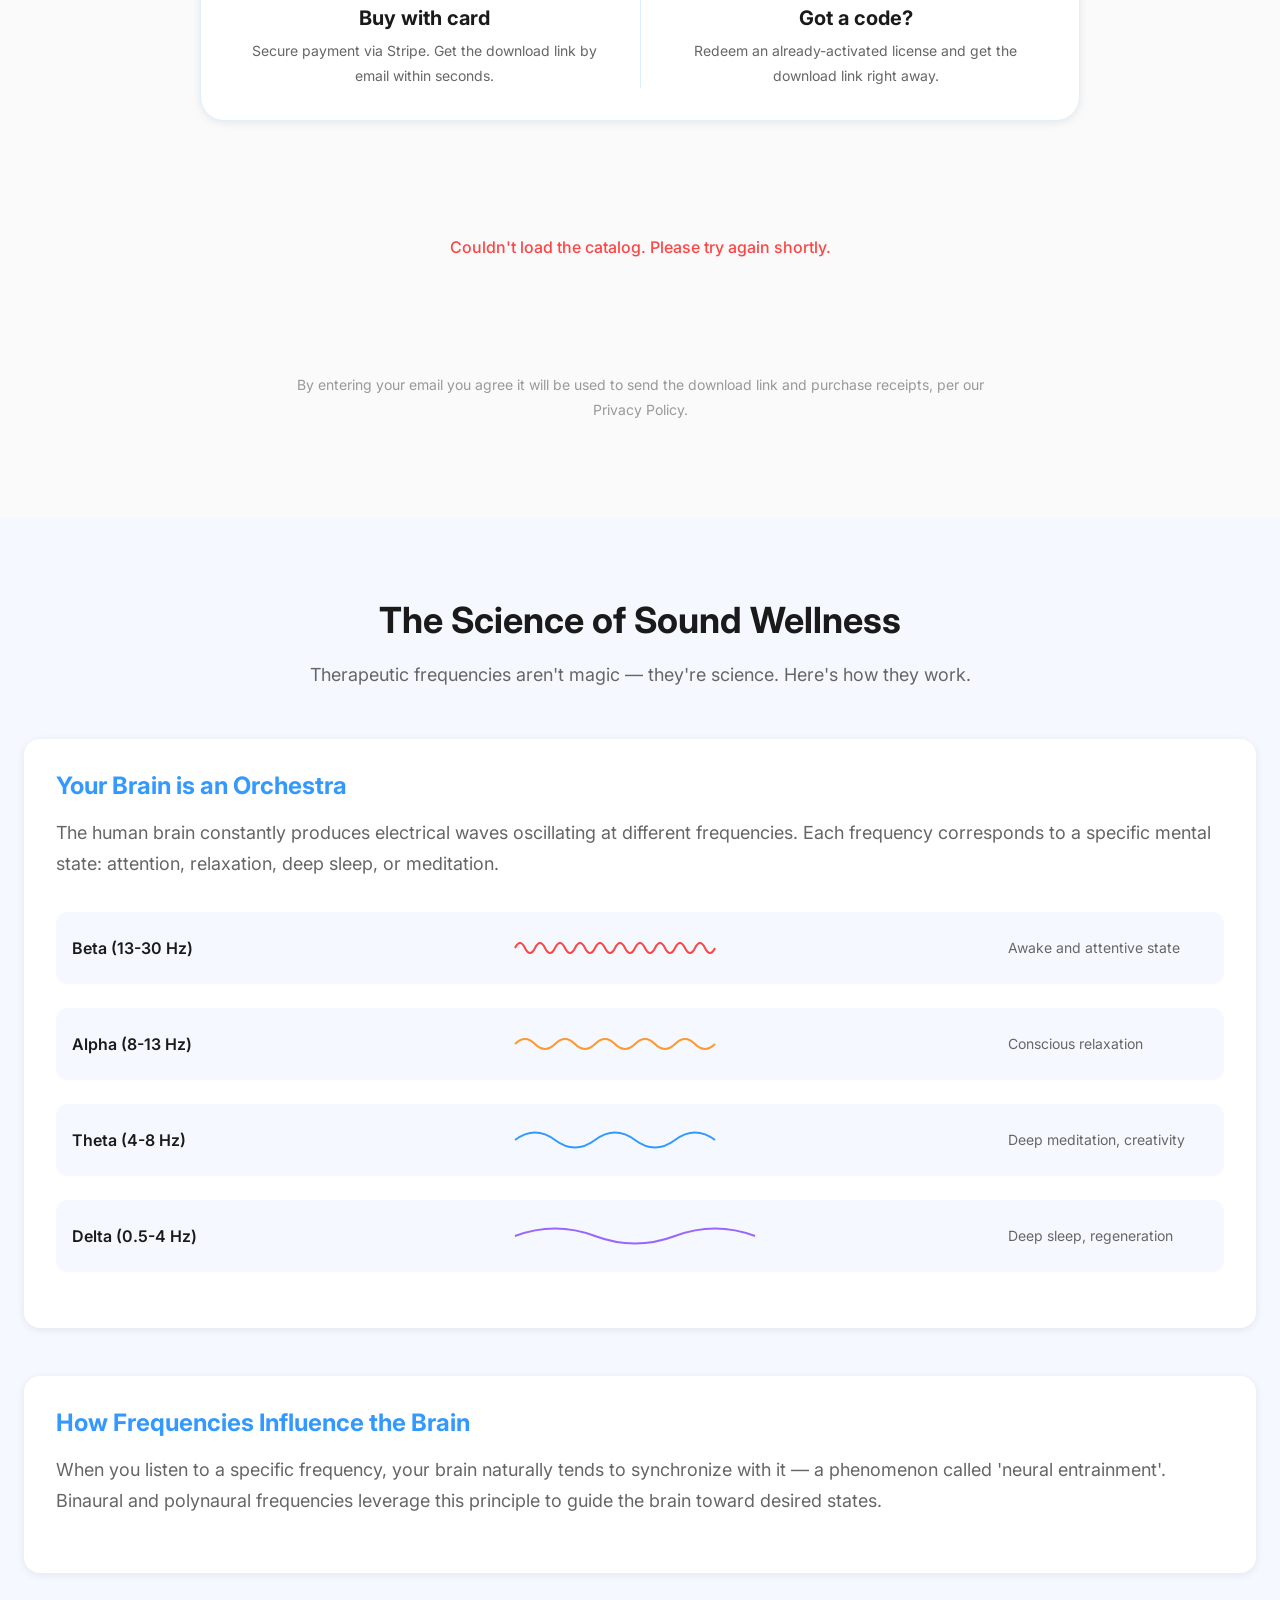
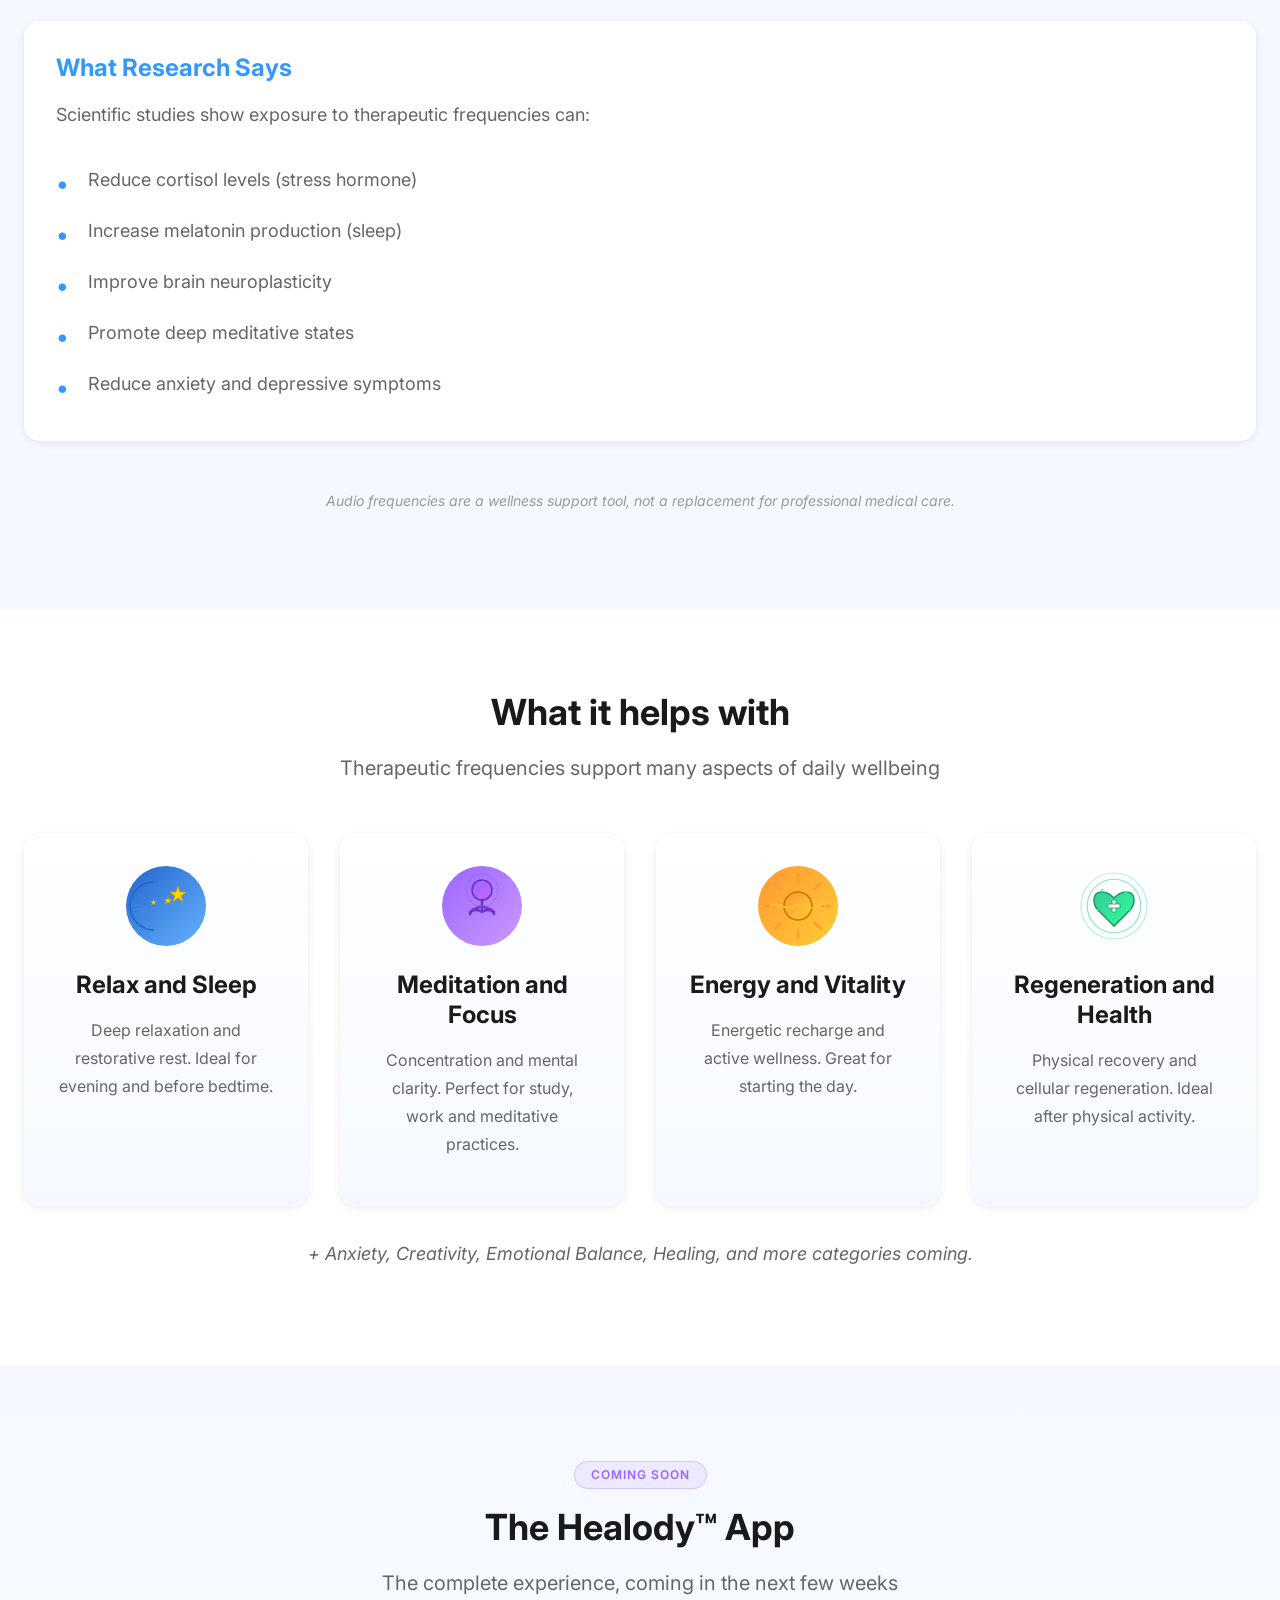
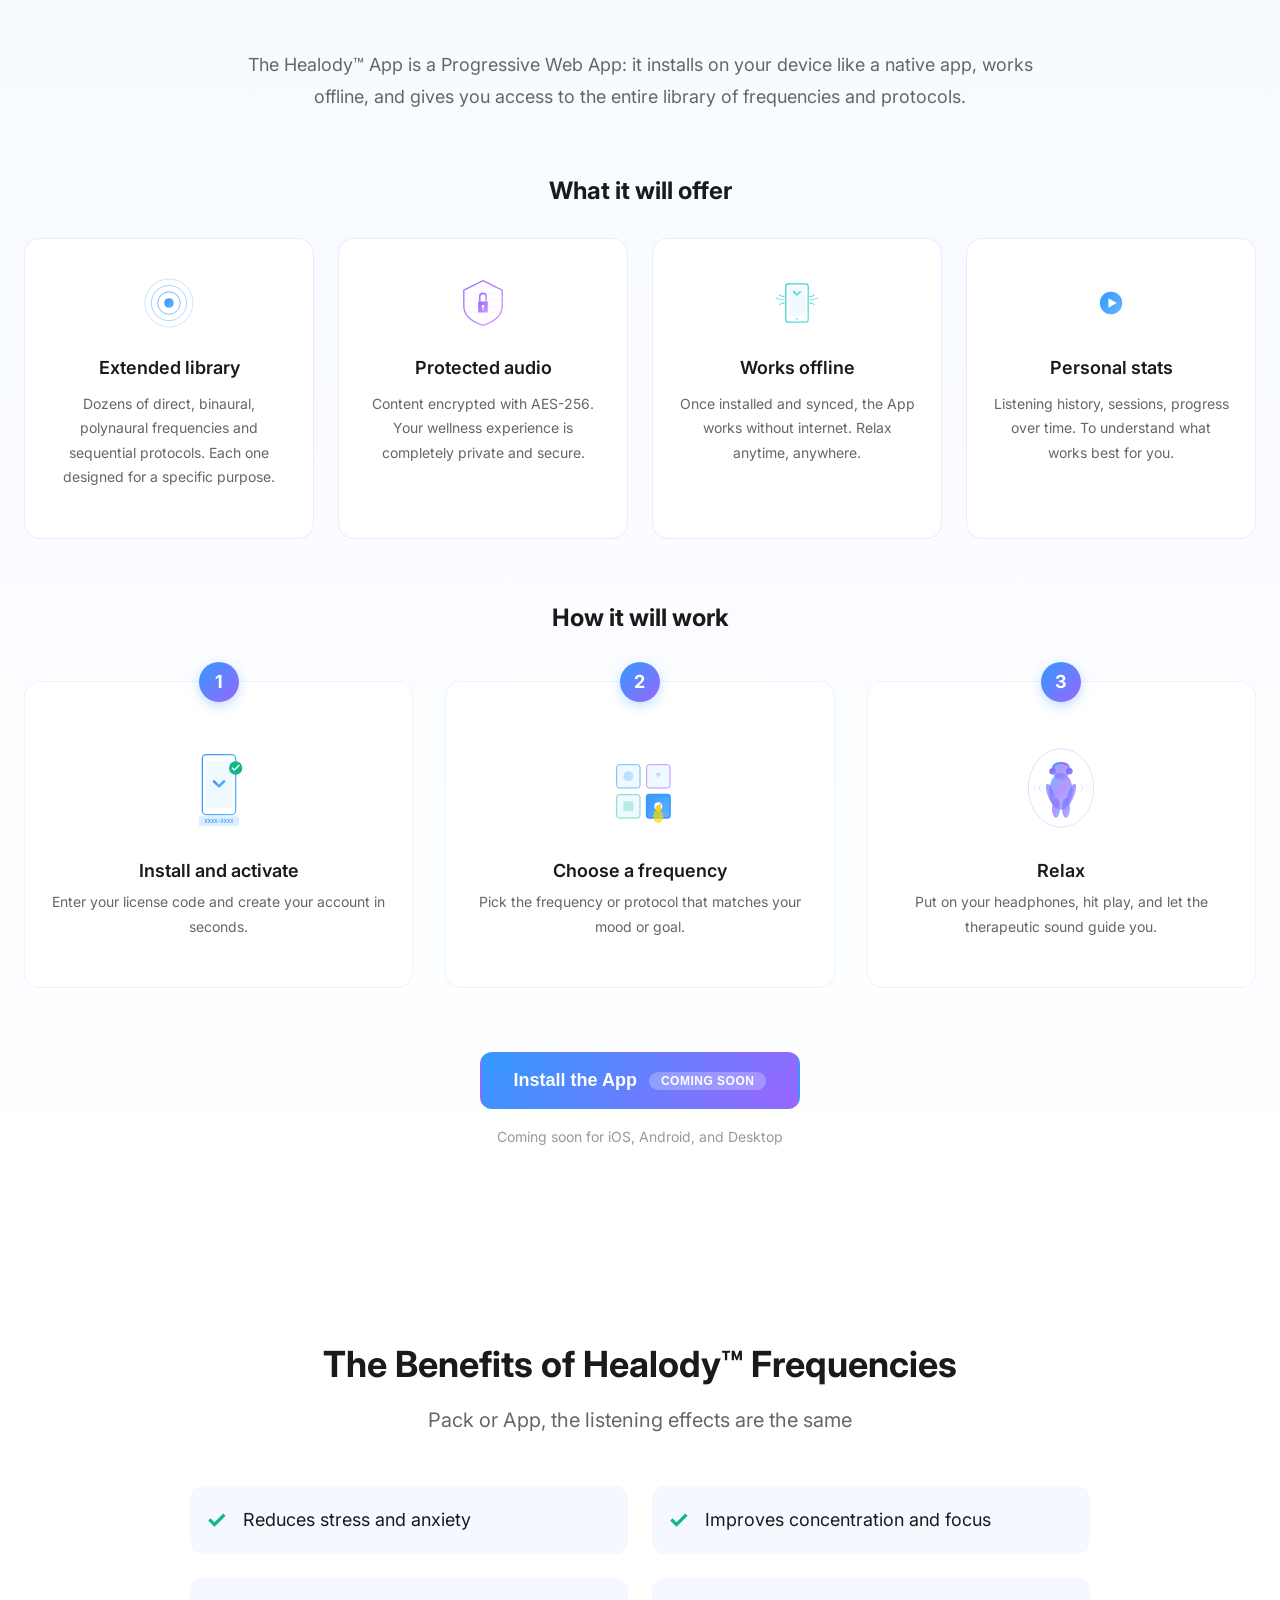
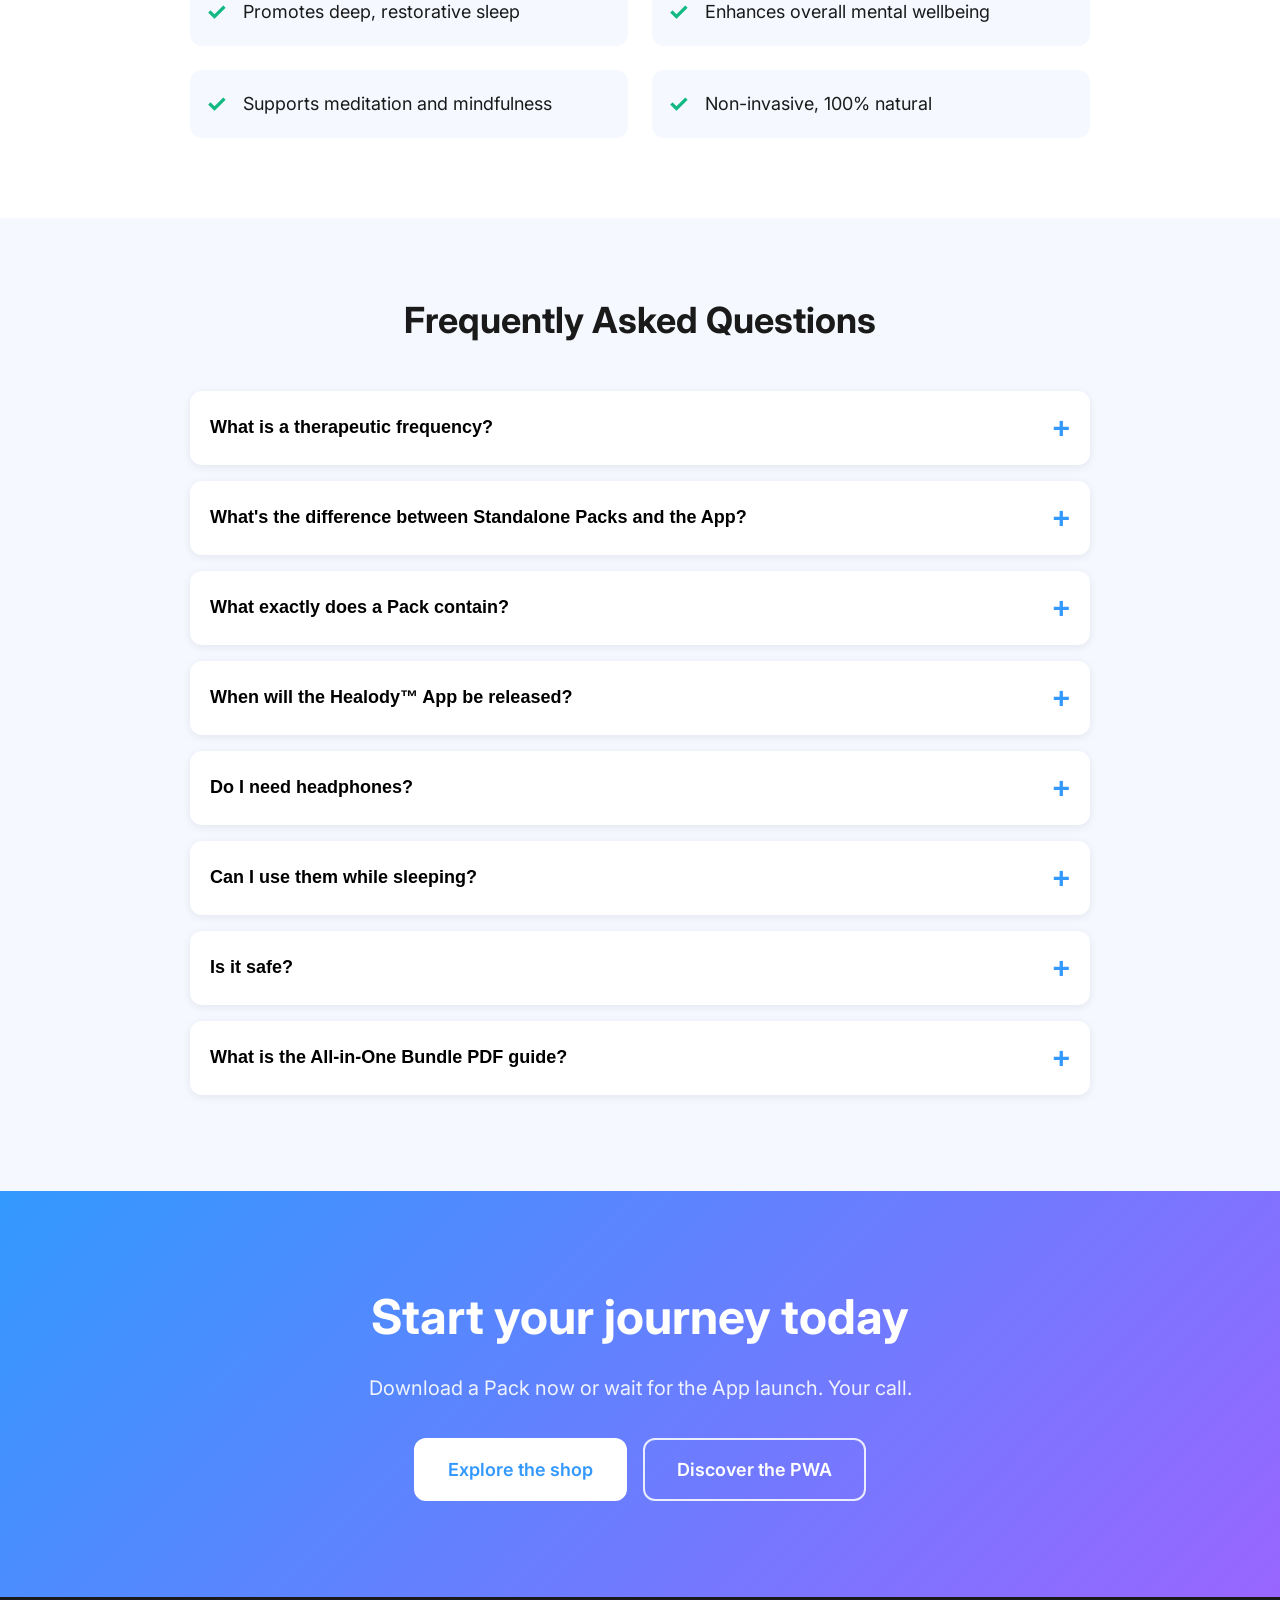
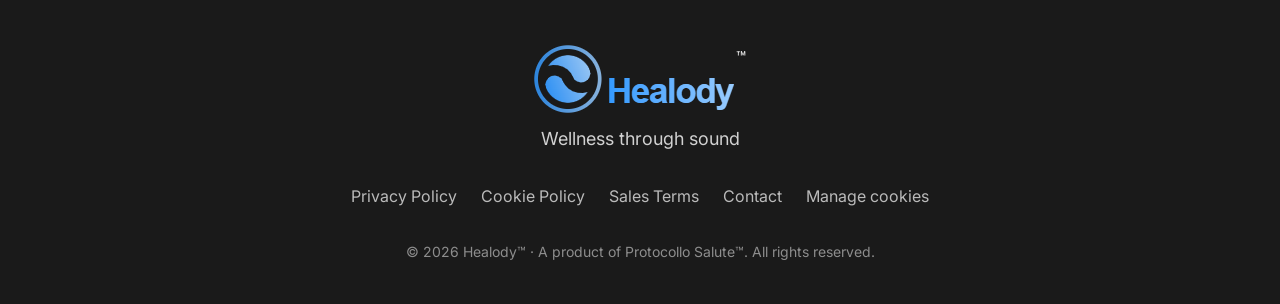
==== commit d2284556: "fix html e css" ====
--- a/index.html
+++ b/index.html
@@ -120,12 +120,12 @@
             <div class="navbar-content">
                 <!-- Logo -->
                 <a href="#" class="navbar-logo">
-                    <img src="images/logo-full-120.png" alt="Healody™ Logo" class="logo-img">
+                    <img src="images/logo-full-120.png" alt="Healody Logo" class="logo-img">
+                    <sup class="logo-tm logo-tm-nav" aria-label="Trademark">™</sup>
                 </a>
 
                 <!-- Desktop Menu -->
                 <ul class="navbar-menu" id="navbarMenu">
-                    <li><a href="#pack" class="nav-link" data-i18n="nav.pack">Pack</a></li>
                     <li><a href="#shop" class="nav-link" data-i18n="nav.shop">Shop</a></li>
                     <li><a href="#pwa" class="nav-link" data-i18n="nav.pwa">App</a></li>
                     <li><a href="#scienza" class="nav-link" data-i18n="nav.science">Scienza</a></li>
@@ -176,7 +176,7 @@
                     </p>
 
                     <div class="hero-cta">
-                        <a href="#pack" class="btn btn-primary btn-large" data-i18n="hero.ctaPrimary">
+                        <a href="#shop" class="btn btn-primary btn-large" data-i18n="hero.ctaPrimary">
                             Esplora i Pack
                         </a>
                         <a href="#pwa" class="btn btn-secondary btn-large" data-i18n="hero.ctaSecondary">
@@ -293,7 +293,7 @@
                     <p class="product-text" data-i18n="products.packText">
                         File MP3 in alta qualità, scaricabili sul tuo dispositivo. Pronti all'uso, senza app, senza account.
                     </p>
-                    <a href="#pack" class="btn btn-primary" data-i18n="products.packCta">Esplora i Pack</a>
+                    <a href="#shop" class="btn btn-primary" data-i18n="products.packCta">Esplora i Pack</a>
                 </div>
 
                 <!-- Product 2: PWA Coming Soon -->
@@ -318,219 +318,15 @@
         </div>
     </section>
 
-    <!-- ============================================ -->
-    <!-- 6. PACK STANDALONE — Catalog -->
-    <!-- ============================================ -->
-    <section class="pack-section" id="pack">
-        <div class="container">
-            <div class="section-header fade-in-up">
-                <span class="section-eyebrow" data-i18n="products.packBadge">Disponibile</span>
-                <h2 class="section-title" data-i18n="pack.headline">Pack Audio Standalone</h2>
-                <p class="section-subtitle" data-i18n="pack.subtitle">
-                    Mixati a regola d'arte, normalizzati a -18 LUFS, pronti da scaricare
-                </p>
-            </div>
-
-            <!-- Pack features -->
-            <h3 class="pack-features-title fade-in-up" data-i18n="pack.featuresTitle">Cosa contiene ogni Pack</h3>
-            <div class="pack-features-grid">
-                <div class="pack-feature fade-in-up">
-                    <div class="pack-feature-icon">
-                        <svg width="40" height="40" viewBox="0 0 40 40" fill="none">
-                            <path d="M5 20 Q10 8, 15 20 T25 20 T35 20" stroke="currentColor" stroke-width="2.5" fill="none" stroke-linecap="round"/>
-                        </svg>
-                    </div>
-                    <h4 class="pack-feature-title" data-i18n="pack.feature1Title">Frequenze terapeutiche</h4>
-                    <p class="pack-feature-desc" data-i18n="pack.feature1Desc">
-                        Mix di frequenze binaurali e polinaurali sovrapposte ad ambient sonoro.
-                    </p>
-                </div>
-                <div class="pack-feature fade-in-up">
-                    <div class="pack-feature-icon">
-                        <svg width="40" height="40" viewBox="0 0 40 40" fill="none">
-                            <circle cx="20" cy="20" r="14" stroke="currentColor" stroke-width="2.5" fill="none"/>
-                            <text x="20" y="25" text-anchor="middle" font-size="10" font-weight="700" fill="currentColor">HD</text>
-                        </svg>
-                    </div>
-                    <h4 class="pack-feature-title" data-i18n="pack.feature2Title">Audio HD</h4>
-                    <p class="pack-feature-desc" data-i18n="pack.feature2Desc">
-                        MP3 320 kbps, mastering -18 LUFS / -1 dBFS true peak.
-                    </p>
-                </div>
-                <div class="pack-feature fade-in-up">
-                    <div class="pack-feature-icon">
-                        <svg width="40" height="40" viewBox="0 0 40 40" fill="none">
-                            <path d="M10 20 A10 10 0 1 1 20 30" stroke="currentColor" stroke-width="2.5" fill="none" stroke-linecap="round"/>
-                            <path d="M16 26 L20 30 L16 34" stroke="currentColor" stroke-width="2.5" fill="none" stroke-linecap="round" stroke-linejoin="round"/>
-                        </svg>
-                    </div>
-                    <h4 class="pack-feature-title" data-i18n="pack.feature3Title">Loop senza tagli</h4>
-                    <p class="pack-feature-desc" data-i18n="pack.feature3Desc">
-                        Singolo file in loop continuo, senza interruzioni.
-                    </p>
-                </div>
-                <div class="pack-feature fade-in-up">
-                    <div class="pack-feature-icon">
-                        <svg width="40" height="40" viewBox="0 0 40 40" fill="none">
-                            <path d="M20 6 L20 26 M12 18 L20 26 L28 18" stroke="currentColor" stroke-width="2.5" fill="none" stroke-linecap="round" stroke-linejoin="round"/>
-                            <path d="M8 32 L32 32" stroke="currentColor" stroke-width="2.5" stroke-linecap="round"/>
-                        </svg>
-                    </div>
-                    <h4 class="pack-feature-title" data-i18n="pack.feature4Title">Pronto all'uso</h4>
-                    <p class="pack-feature-desc" data-i18n="pack.feature4Desc">
-                        Nessuna app richiesta. Scarica e ascolta col tuo player.
-                    </p>
-                </div>
-            </div>
-
-            <!-- Catalog -->
-            <div class="pack-catalog-header fade-in-up">
-                <h3 class="pack-catalog-title" data-i18n="pack.catalogTitle">Il catalogo</h3>
-                <p class="pack-catalog-subtitle" data-i18n="pack.catalogSubtitle">Pack tematici per ogni esigenza</p>
-            </div>
-
-            <div class="pack-grid">
-                <!-- Sleep -->
-                <div class="pack-card fade-in-up" data-pack="sleep">
-                    <div class="pack-card-icon">
-                        <svg width="56" height="56" viewBox="0 0 56 56" fill="none">
-                            <path d="M44 30 A18 18 0 1 1 26 12 A14 14 0 0 0 44 30 Z" stroke="currentColor" stroke-width="2.5" fill="none" stroke-linejoin="round"/>
-                        </svg>
-                    </div>
-                    <h4 class="pack-card-name" data-i18n="pack.sleep.name">Sleep Pack</h4>
-                    <p class="pack-card-desc" data-i18n="pack.sleep.description">
-                        Frequenze delta e theta con ambient notturno per il sonno profondo.
-                    </p>
-                    <span class="pack-card-meta" data-i18n="pack.duration">Loop continuo</span>
-                    <button class="btn btn-outline btn-pack-buy" disabled data-i18n="pack.comingSoon">Disponibile a breve</button>
-                </div>
-
-                <!-- Focus -->
-                <div class="pack-card fade-in-up" data-pack="focus">
-                    <div class="pack-card-icon">
-                        <svg width="56" height="56" viewBox="0 0 56 56" fill="none">
-                            <circle cx="28" cy="28" r="20" stroke="currentColor" stroke-width="2.5" fill="none"/>
-                            <circle cx="28" cy="28" r="11" stroke="currentColor" stroke-width="2.5" fill="none"/>
-                            <circle cx="28" cy="28" r="3" fill="currentColor"/>
-                        </svg>
-                    </div>
-                    <h4 class="pack-card-name" data-i18n="pack.focus.name">Focus Pack</h4>
-                    <p class="pack-card-desc" data-i18n="pack.focus.description">
-                        Frequenze beta e gamma con ambient minimal per concentrazione intensa.
-                    </p>
-                    <span class="pack-card-meta" data-i18n="pack.duration">Loop continuo</span>
-                    <button class="btn btn-outline btn-pack-buy" disabled data-i18n="pack.comingSoon">Disponibile a breve</button>
-                </div>
-
-                <!-- Calm -->
-                <div class="pack-card fade-in-up" data-pack="calm">
-                    <div class="pack-card-icon">
-                        <svg width="56" height="56" viewBox="0 0 56 56" fill="none">
-                            <path d="M14 32 Q20 22, 28 32 T42 32" stroke="currentColor" stroke-width="2.5" fill="none" stroke-linecap="round"/>
-                            <path d="M14 22 Q20 12, 28 22 T42 22" stroke="currentColor" stroke-width="2.5" fill="none" stroke-linecap="round" opacity="0.6"/>
-                        </svg>
-                    </div>
-                    <h4 class="pack-card-name" data-i18n="pack.calm.name">Calm Pack</h4>
-                    <p class="pack-card-desc" data-i18n="pack.calm.description">
-                        Frequenze alpha con ambient naturale contro ansia e tensione.
-                    </p>
-                    <span class="pack-card-meta" data-i18n="pack.duration">Loop continuo</span>
-                    <button class="btn btn-outline btn-pack-buy" disabled data-i18n="pack.comingSoon">Disponibile a breve</button>
-                </div>
-
-                <!-- Energy -->
-                <div class="pack-card fade-in-up" data-pack="energy">
-                    <div class="pack-card-icon">
-                        <svg width="56" height="56" viewBox="0 0 56 56" fill="none">
-                            <path d="M30 6 L16 32 L26 32 L22 50 L40 22 L30 22 Z" stroke="currentColor" stroke-width="2.5" fill="none" stroke-linejoin="round"/>
-                        </svg>
-                    </div>
-                    <h4 class="pack-card-name" data-i18n="pack.energy.name">Energy Pack</h4>
-                    <p class="pack-card-desc" data-i18n="pack.energy.description">
-                        Frequenze beta con ambient ritmico per ricarica energetica.
-                    </p>
-                    <span class="pack-card-meta" data-i18n="pack.duration">Loop continuo</span>
-                    <button class="btn btn-outline btn-pack-buy" disabled data-i18n="pack.comingSoon">Disponibile a breve</button>
-                </div>
-
-                <!-- Meditation -->
-                <div class="pack-card fade-in-up" data-pack="meditation">
-                    <div class="pack-card-icon">
-                        <svg width="56" height="56" viewBox="0 0 56 56" fill="none">
-                            <circle cx="28" cy="18" r="6" stroke="currentColor" stroke-width="2.5" fill="none"/>
-                            <path d="M14 44 Q20 30, 28 30 Q36 30, 42 44" stroke="currentColor" stroke-width="2.5" fill="none" stroke-linecap="round"/>
-                            <path d="M10 44 L46 44" stroke="currentColor" stroke-width="2.5" stroke-linecap="round"/>
-                        </svg>
-                    </div>
-                    <h4 class="pack-card-name" data-i18n="pack.meditation.name">Meditation Pack</h4>
-                    <p class="pack-card-desc" data-i18n="pack.meditation.description">
-                        Frequenze theta con ambient meditativo per pratica e introspezione.
-                    </p>
-                    <span class="pack-card-meta" data-i18n="pack.duration">Loop continuo</span>
-                    <button class="btn btn-outline btn-pack-buy" disabled data-i18n="pack.comingSoon">Disponibile a breve</button>
-                </div>
-
-                <!-- Recovery -->
-                <div class="pack-card fade-in-up" data-pack="recovery">
-                    <div class="pack-card-icon">
-                        <svg width="56" height="56" viewBox="0 0 56 56" fill="none">
-                            <path d="M28 46 C16 38, 8 30, 8 22 C8 16, 13 12, 18 12 C22 12, 26 14, 28 18 C30 14, 34 12, 38 12 C43 12, 48 16, 48 22 C48 30, 40 38, 28 46 Z" stroke="currentColor" stroke-width="2.5" fill="none" stroke-linejoin="round"/>
-                        </svg>
-                    </div>
-                    <h4 class="pack-card-name" data-i18n="pack.recovery.name">Recovery Pack</h4>
-                    <p class="pack-card-desc" data-i18n="pack.recovery.description">
-                        Frequenze delta con ambient avvolgente per recupero fisico.
-                    </p>
-                    <span class="pack-card-meta" data-i18n="pack.duration">Loop continuo</span>
-                    <button class="btn btn-outline btn-pack-buy" disabled data-i18n="pack.comingSoon">Disponibile a breve</button>
-                </div>
-            </div>
-
-            <!-- All-in-One Bundle (highlighted) -->
-            <div class="pack-bundle fade-in-up">
-                <div class="pack-bundle-glow"></div>
-                <div class="pack-bundle-content">
-                    <span class="pack-bundle-badge" data-i18n="pack.allInOne.badge">Bundle Completo</span>
-                    <h3 class="pack-bundle-name" data-i18n="pack.allInOne.name">All-in-One Bundle</h3>
-                    <p class="pack-bundle-desc" data-i18n="pack.allInOne.description">
-                        Tutti e 6 i pack in un'unica soluzione. Include in omaggio una guida PDF dedicata: come usare ogni pack, in quali momenti della giornata, abbinamenti consigliati e protocolli d'uso.
-                    </p>
-                    <div class="pack-bundle-includes">
-                        <span class="pack-bundle-includes-item">Sleep · Focus · Calm · Energy · Meditation · Recovery</span>
-                        <span class="pack-bundle-bonus" data-i18n="pack.allInOne.bonus">+ Guida PDF in regalo</span>
-                    </div>
-                    <button class="btn btn-primary btn-large btn-pack-buy" disabled data-i18n="pack.comingSoon">Disponibile a breve</button>
-                </div>
-                <div class="pack-bundle-visual">
-                    <svg width="180" height="180" viewBox="0 0 180 180" fill="none">
-                        <!-- Stack of pack cards -->
-                        <rect x="40" y="50" width="80" height="100" rx="8" fill="#3399ff" opacity="0.15" transform="rotate(-12 80 100)"/>
-                        <rect x="50" y="45" width="80" height="100" rx="8" fill="#9966ff" opacity="0.2" transform="rotate(-6 90 95)"/>
-                        <rect x="60" y="40" width="80" height="100" rx="8" fill="#3399ff" opacity="0.3" transform="rotate(0 100 90)"/>
-                        <rect x="70" y="35" width="80" height="100" rx="8" stroke="currentColor" stroke-width="2.5" fill="white" transform="rotate(6 110 85)"/>
-                        <!-- Wave inside top card -->
-                        <g transform="rotate(6 110 85)">
-                            <path d="M82 80 Q92 68, 102 80 T122 80 T142 80" stroke="#3399ff" stroke-width="2.5" fill="none" stroke-linecap="round"/>
-                            <text x="110" y="115" text-anchor="middle" font-size="11" font-weight="700" fill="#3399ff">PDF</text>
-                        </g>
-                    </svg>
-                </div>
-            </div>
-
-            <p class="pack-footer-note fade-in-up" data-i18n="pack.footerNote">
-                I prezzi e i checkout saranno attivi al lancio dello shop. Catalogo in espansione.
-            </p>
-        </div>
-    </section>
-
-    <!-- ============================================ -->
-    <!-- 6.5 SHOP (Catalogo dinamico + checkout/redeem) -->
+
+    <!-- ============================================ -->
+    <!-- 6. SHOP (Catalogo dinamico + checkout/redeem) -->
     <!-- ============================================ -->
     <section class="shop-section" id="shop">
         <div class="container">
             <div class="section-header fade-in-up">
                 <span class="section-eyebrow shop-eyebrow" data-i18n="shop.eyebrow">Shop</span>
-                <h2 class="section-title" data-i18n="shop.headline">Healody Shop — Pack audio professionali</h2>
+                <h2 class="section-title" data-i18n="shop.headline">Healody™ Shop — Pack audio professionali</h2>
                 <p class="section-subtitle" data-i18n="shop.subtitle">
                     Acquista con carta o riscatta un codice licenza. Download immediato via email.
                 </p>
@@ -565,7 +361,7 @@
             <div class="shop-grid" id="shopGrid" hidden></div>
 
             <p class="shop-disclaimer fade-in-up" data-i18n="shop.disclaimer">
-                Inserendo l'email accetti che venga utilizzata per inviare il link di download e ricevute d'acquisto, secondo la nostra Privacy Policy.
+                Inserendo l'email accetti che venga utilizzata per inviare il link di download, secondo la nostra Privacy Policy.
             </p>
         </div>
     </section>
@@ -1045,7 +841,7 @@
                     Scarica un Pack adesso o aspetta l'arrivo dell'App. Scegli tu.
                 </p>
                 <div class="final-cta-buttons">
-                    <a href="#pack" class="btn btn-primary btn-large" data-i18n="finalCta.ctaPack">Esplora i Pack</a>
+                    <a href="#shop" class="btn btn-primary btn-large" data-i18n="finalCta.ctaPack">Esplora i Pack</a>
                     <a href="#pwa" class="btn btn-secondary btn-large" data-i18n="finalCta.ctaPwa">Scopri la PWA</a>
                 </div>
             </div>
@@ -1059,7 +855,10 @@
         <div class="container">
             <div class="footer-content">
                 <div class="footer-brand">
-                    <img src="images/logo-full-200.png" alt="Healody™ Logo" class="footer-logo">
+                    <div class="footer-logo-wrap">
+                        <img src="images/logo-full-200.png" alt="Healody Logo" class="footer-logo">
+                        <sup class="logo-tm logo-tm-footer" aria-label="Trademark">™</sup>
+                    </div>
                     <span class="footer-tagline" data-i18n="footer.tagline">Benessere attraverso il suono</span>
                 </div>
 
@@ -1119,7 +918,7 @@
                     L'App Healody™ è in fase di testing finale e sarà disponibile nelle prossime settimane.
                 </p>
                 <div class="modal-actions">
-                    <a href="#pack" class="btn btn-primary" id="modalConfirm" data-i18n="modal.ctaPack">Vai ai Pack</a>
+                    <a href="#shop" class="btn btn-primary" id="modalConfirm" data-i18n="modal.ctaPack">Vai ai Pack</a>
                     <button class="btn btn-secondary" id="modalCancel" data-i18n="modal.cancel">Chiudi</button>
                 </div>
             </div>
--- a/css/styles.css
+++ b/css/styles.css
@@ -270,6 +270,31 @@
 .logo-img {
     height: 40px;
     width: auto;
+}
+
+.logo-tm {
+    font-size: 1em;
+    line-height: 1;
+    color: var(--color-blue-primary);
+    font-weight: var(--font-semibold);
+}
+
+.logo-tm-nav {
+    align-self: flex-start;
+    margin-left: -10px;
+    margin-top: 18px;
+}
+
+.footer-logo-wrap {
+    display: inline-flex;
+    align-items: flex-start;
+    gap: 2px;
+}
+
+.logo-tm-footer {
+    margin-top: 4px;
+    color: var(--text-white);
+    opacity: 0.85;
 }
 
 .navbar-menu {
--- a/css/shop.css
+++ b/css/shop.css
@@ -144,6 +144,14 @@
     margin: 0;
 }
 
+.shop-card-subtitle {
+    margin: calc(var(--spacing-1) * -1) 0 0;
+    font-size: var(--text-sm);
+    color: var(--text-secondary);
+    line-height: var(--leading-normal);
+    font-style: italic;
+}
+
 .shop-card-desc {
     font-size: var(--text-sm);
     color: var(--text-secondary);
@@ -152,7 +160,11 @@
     flex: 0;
 }
 
-.shop-card-tags {
+.shop-card-desc-text {
+    margin: 0;
+}
+
+.shop-card-meta {
     display: flex;
     flex-wrap: wrap;
     gap: var(--spacing-2);
@@ -169,9 +181,22 @@
     font-weight: var(--font-medium);
 }
 
-.shop-card-tag-ambient {
-    background: rgba(153, 102, 255, 0.10);
-    color: var(--color-purple);
+.shop-card-readmore {
+    color: var(--color-blue-primary);
+    font-weight: var(--font-medium);
+    margin-left: var(--spacing-1);
+    cursor: pointer;
+    white-space: nowrap;
+}
+
+.shop-card-readmore:hover {
+    color: var(--color-blue-dark);
+    text-decoration: underline;
+}
+
+.shop-card-desc.is-expanded .shop-card-desc-text {
+    /* When expanded, allow the description to flow freely and grow the card */
+    white-space: normal;
 }
 
 .shop-card-preview {
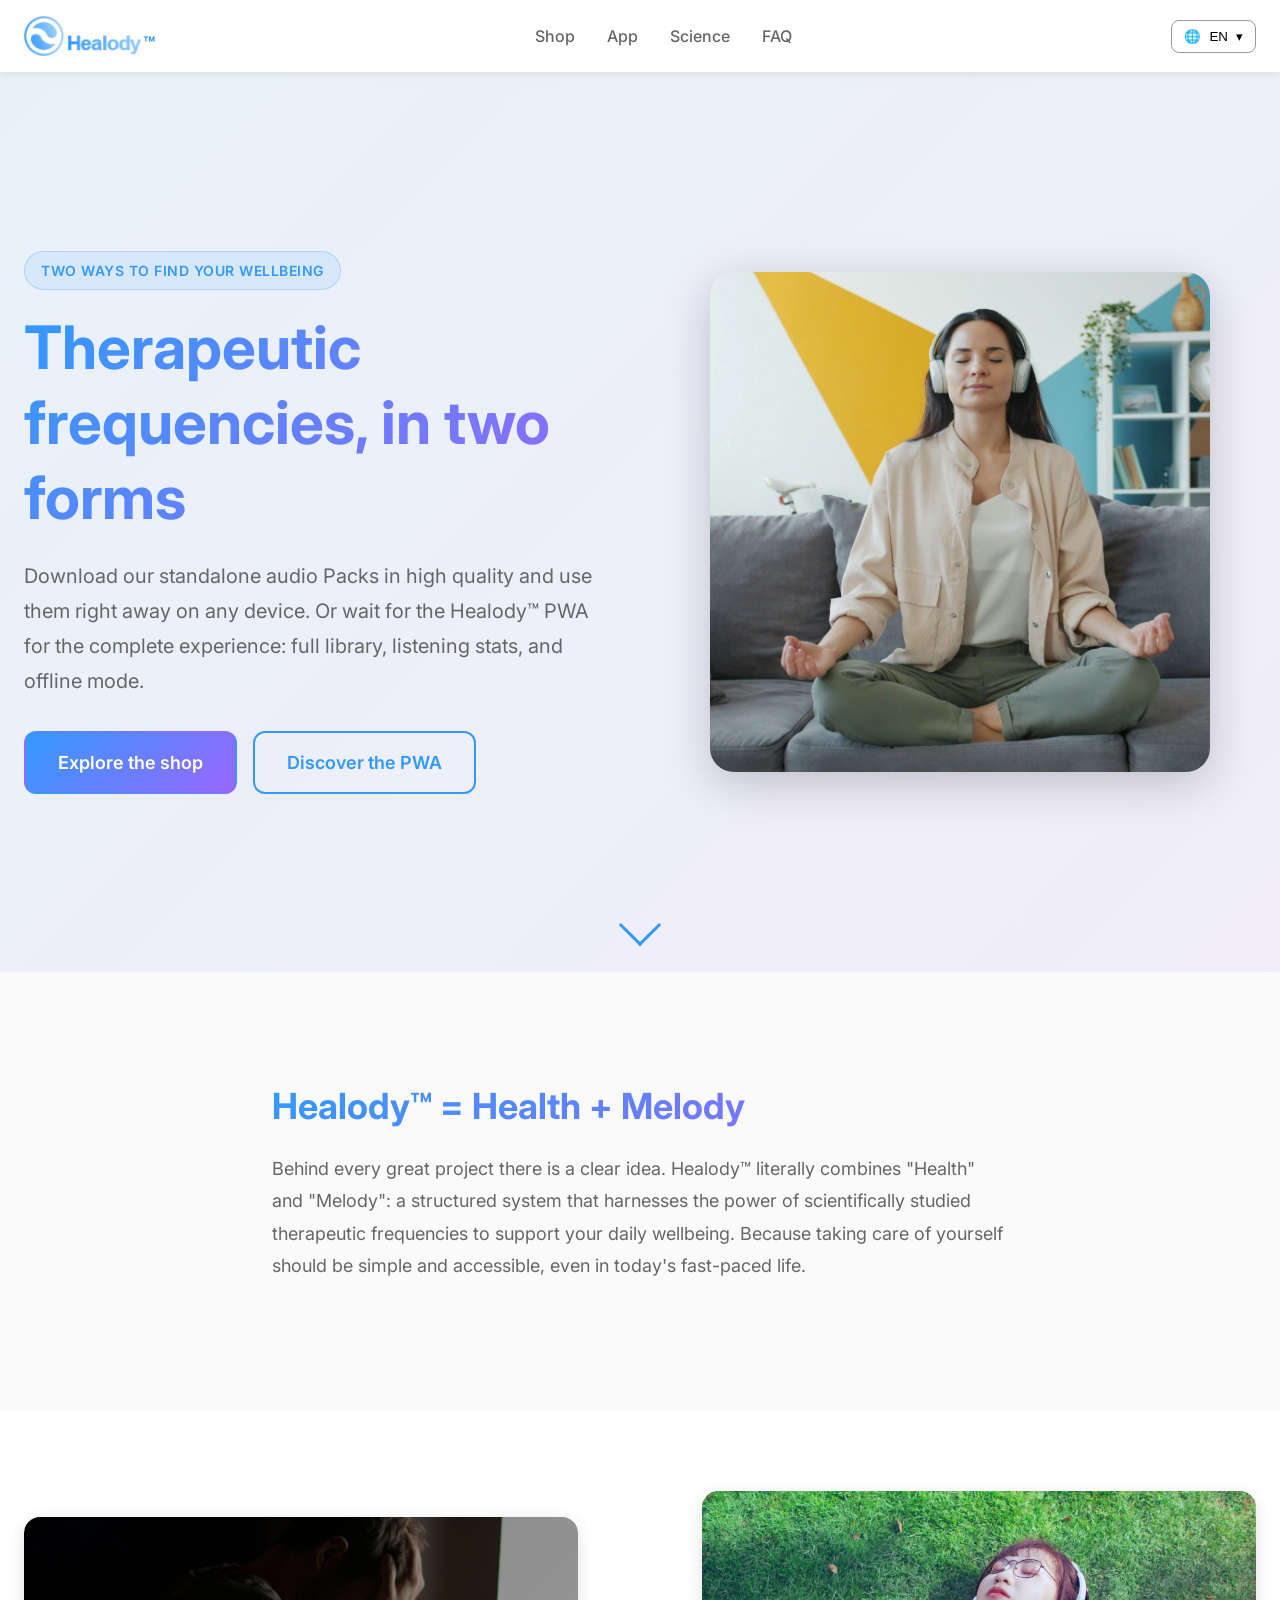
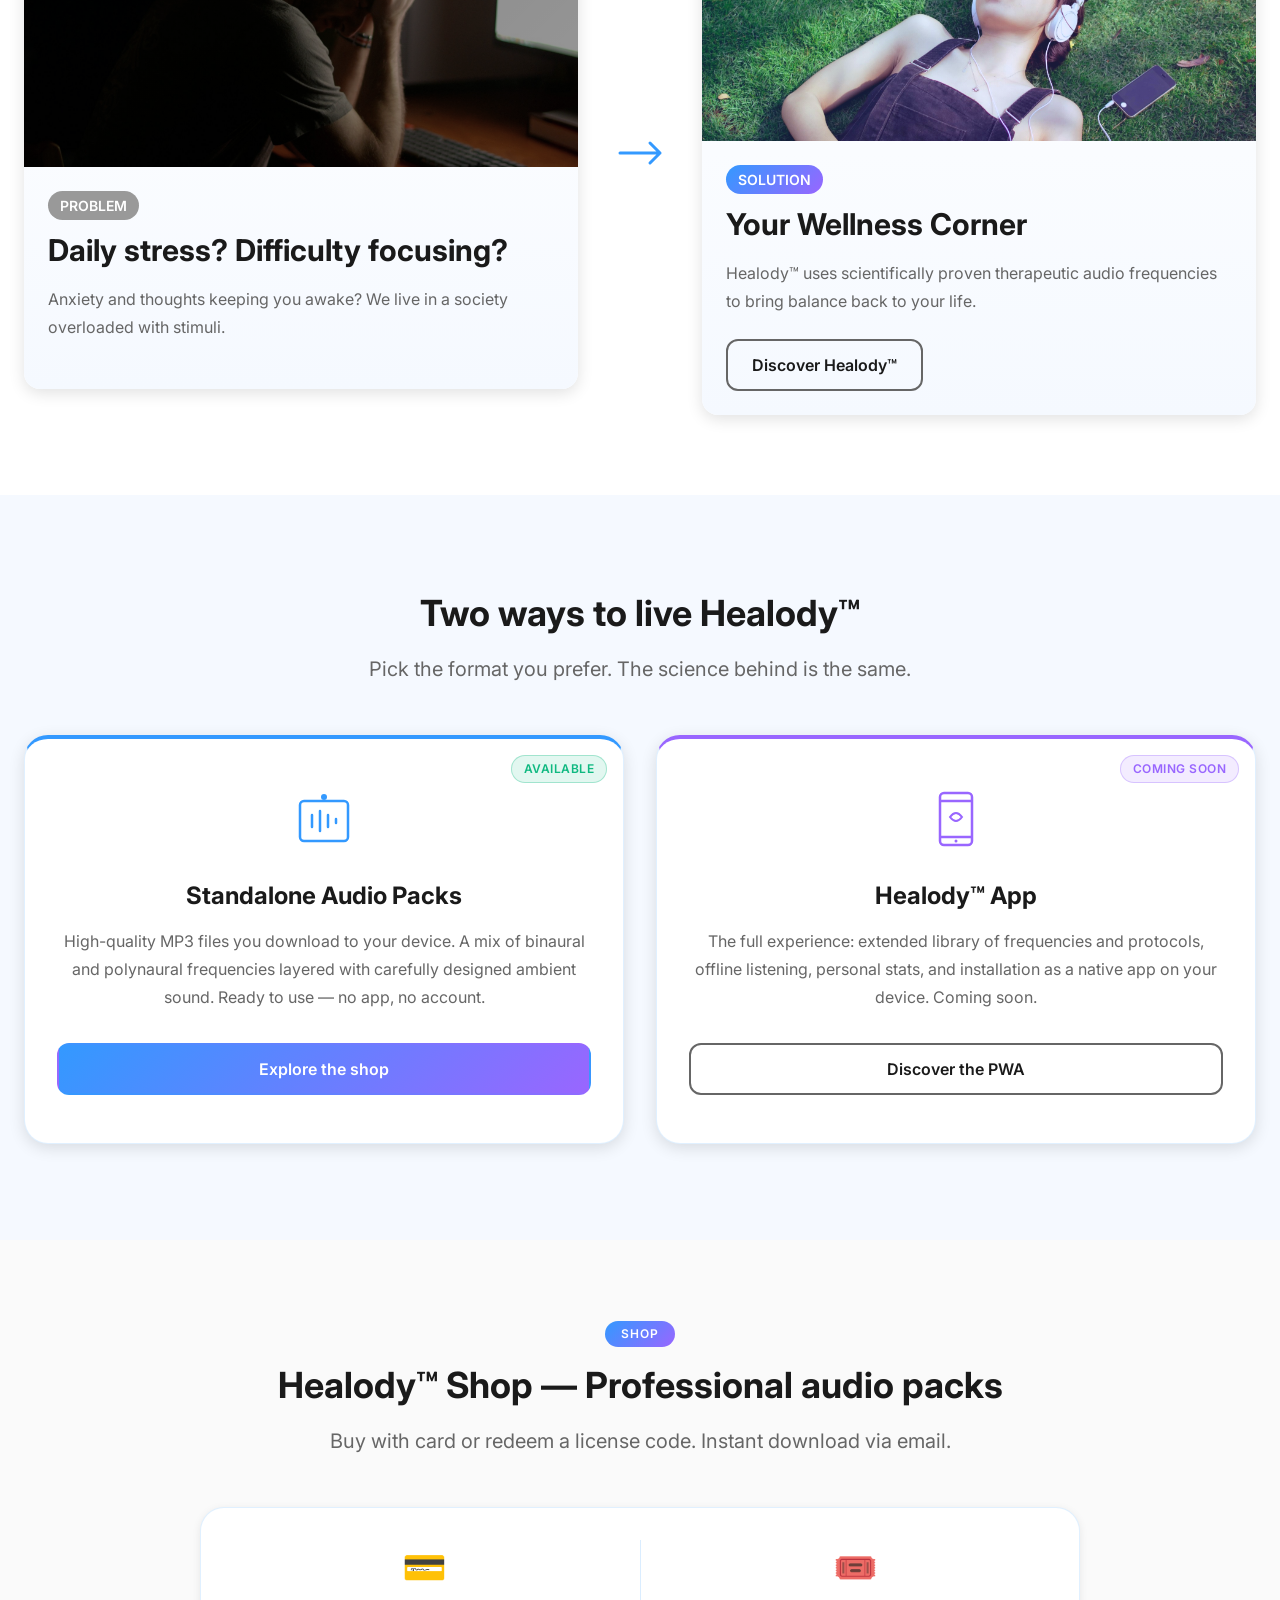
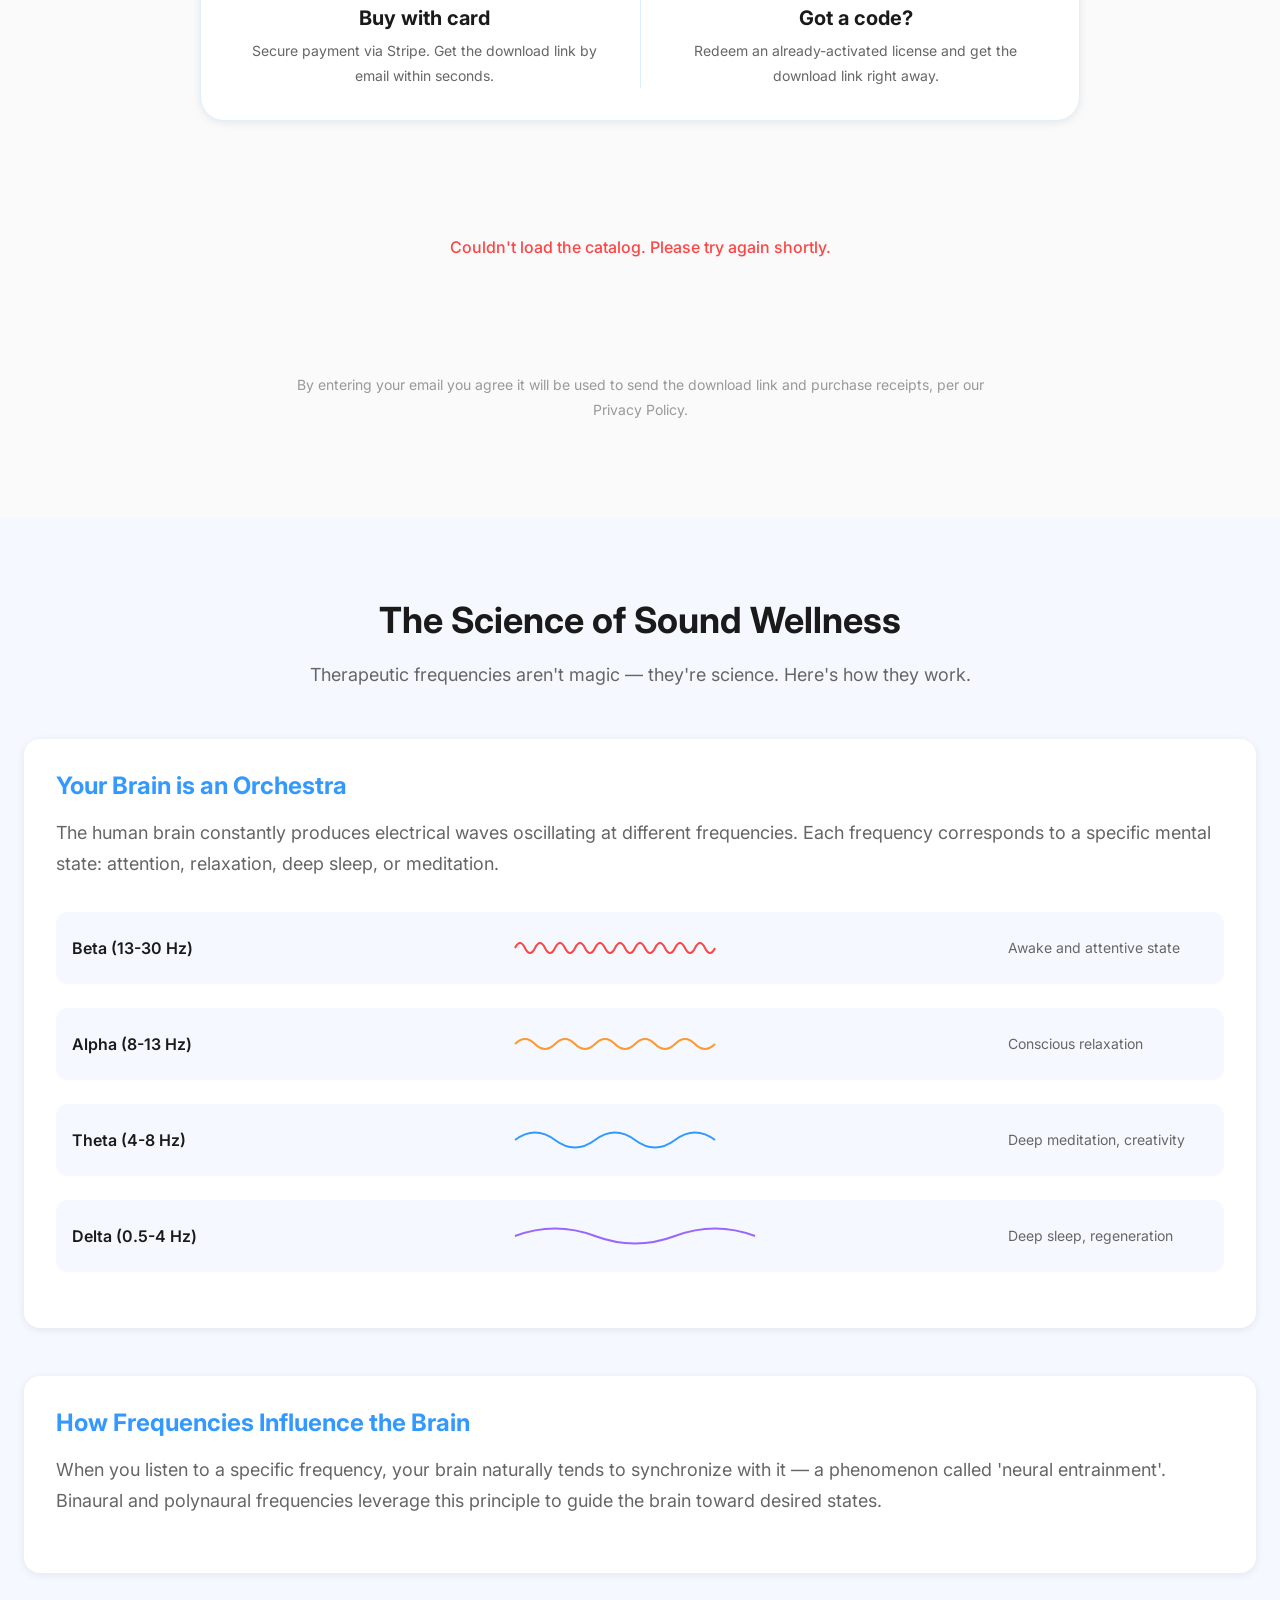
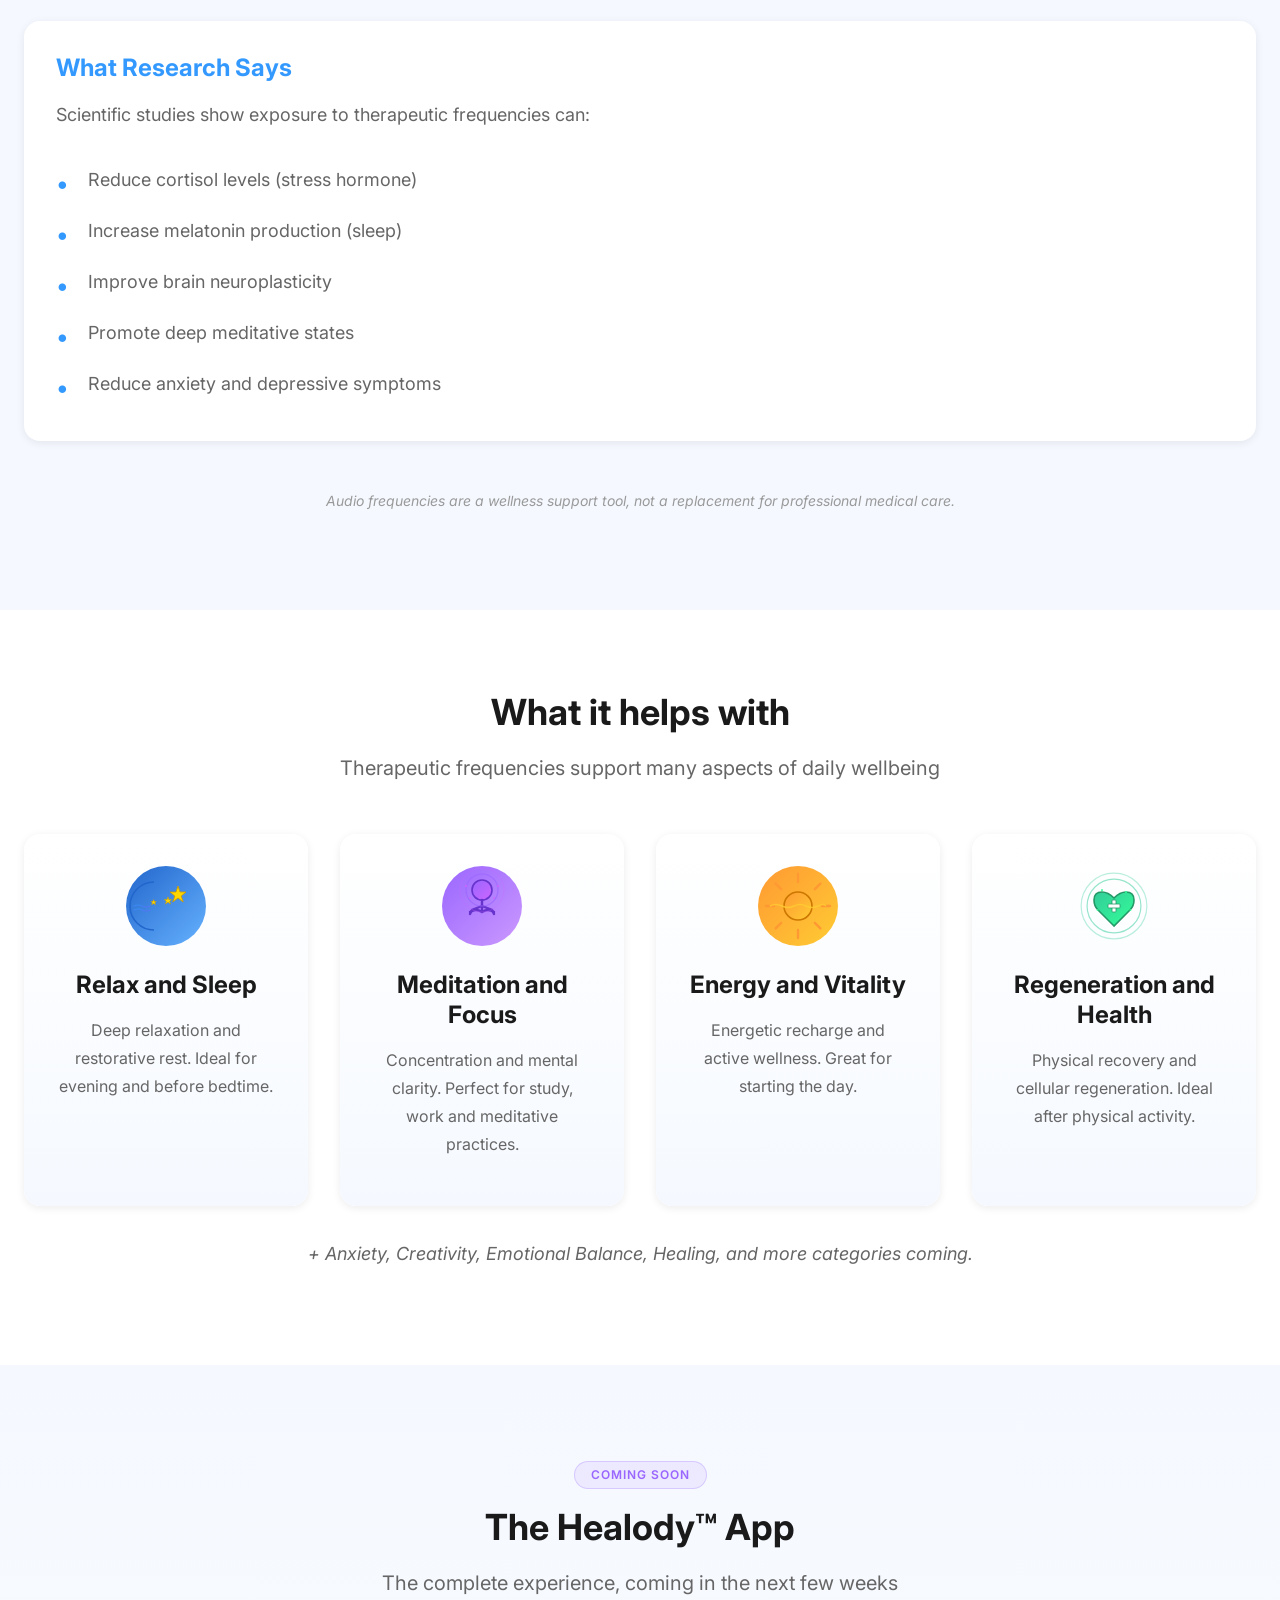
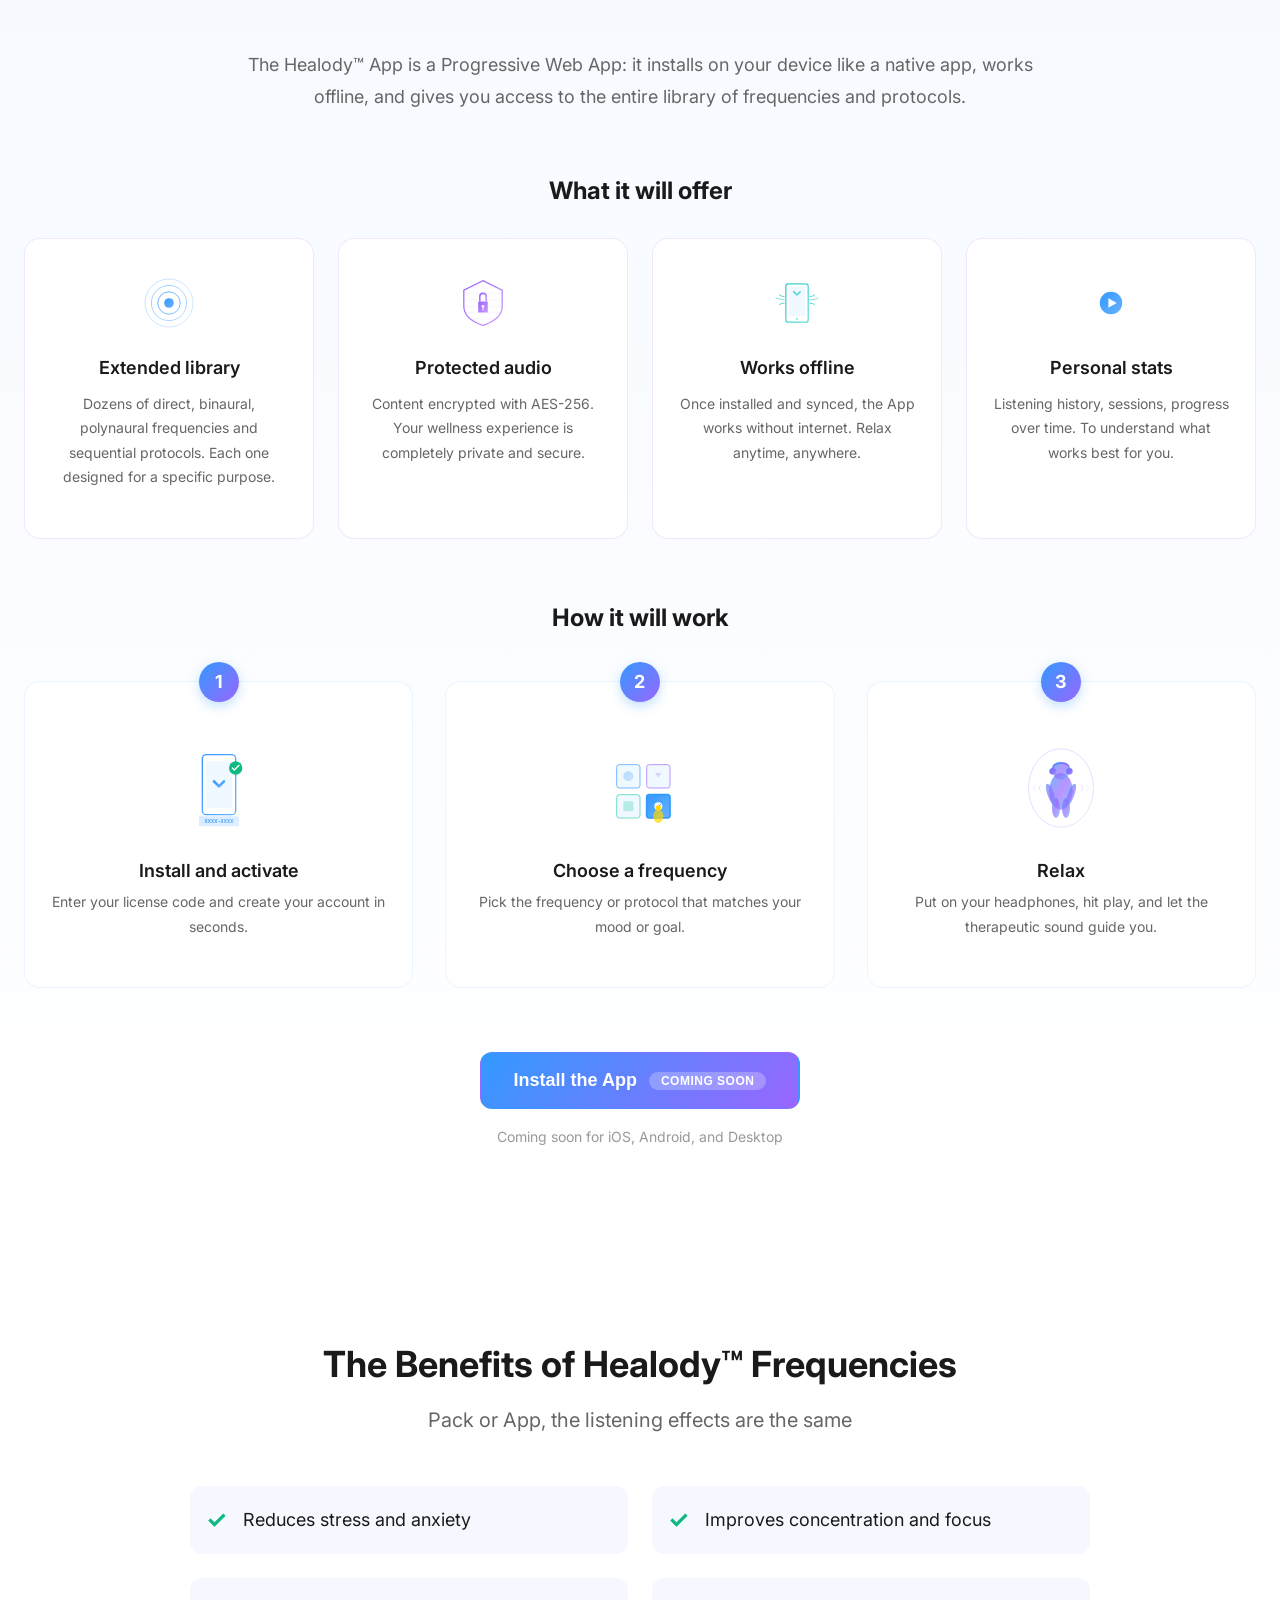
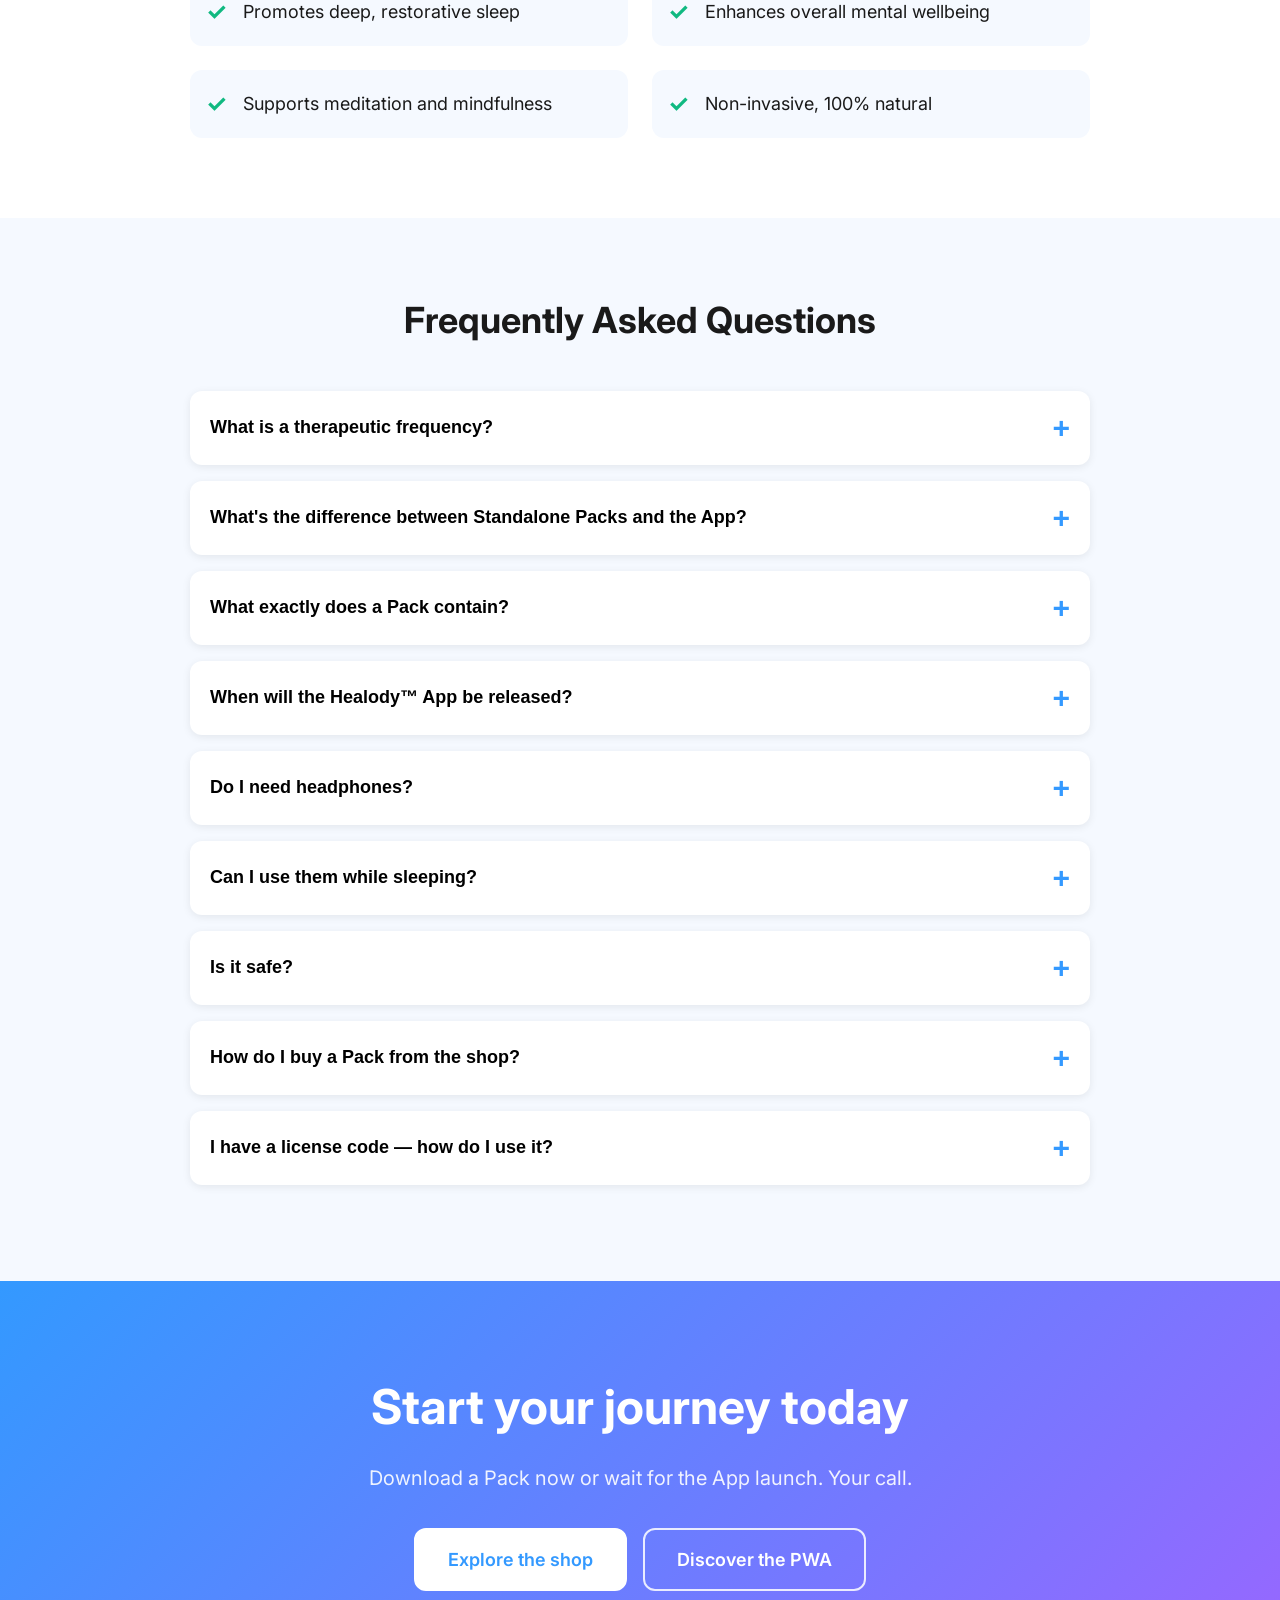
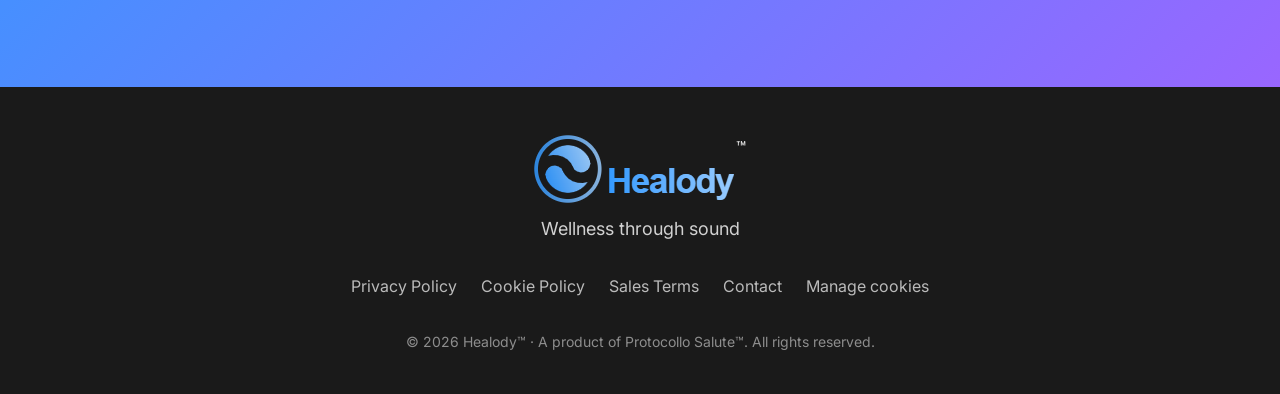
==== commit bf60cc7a: "fix" ====
--- a/index.html
+++ b/index.html
@@ -817,11 +817,21 @@
 
                 <div class="faq-item fade-in-up">
                     <button class="faq-question">
-                        <span data-i18n="faq.q8.question">Cos'è la guida PDF del Bundle?</span>
+                        <span data-i18n="faq.q8.question">Come acquisto un Pack sullo shop?</span>
                         <span class="faq-icon">+</span>
                     </button>
                     <div class="faq-answer">
                         <p data-i18n="faq.q8.answer">Risposta...</p>
+                    </div>
+                </div>
+
+                <div class="faq-item fade-in-up">
+                    <button class="faq-question">
+                        <span data-i18n="faq.q9.question">Ho un codice licenza, come lo uso?</span>
+                        <span class="faq-icon">+</span>
+                    </button>
+                    <div class="faq-answer">
+                        <p data-i18n="faq.q9.answer">Risposta...</p>
                     </div>
                 </div>
             </div>
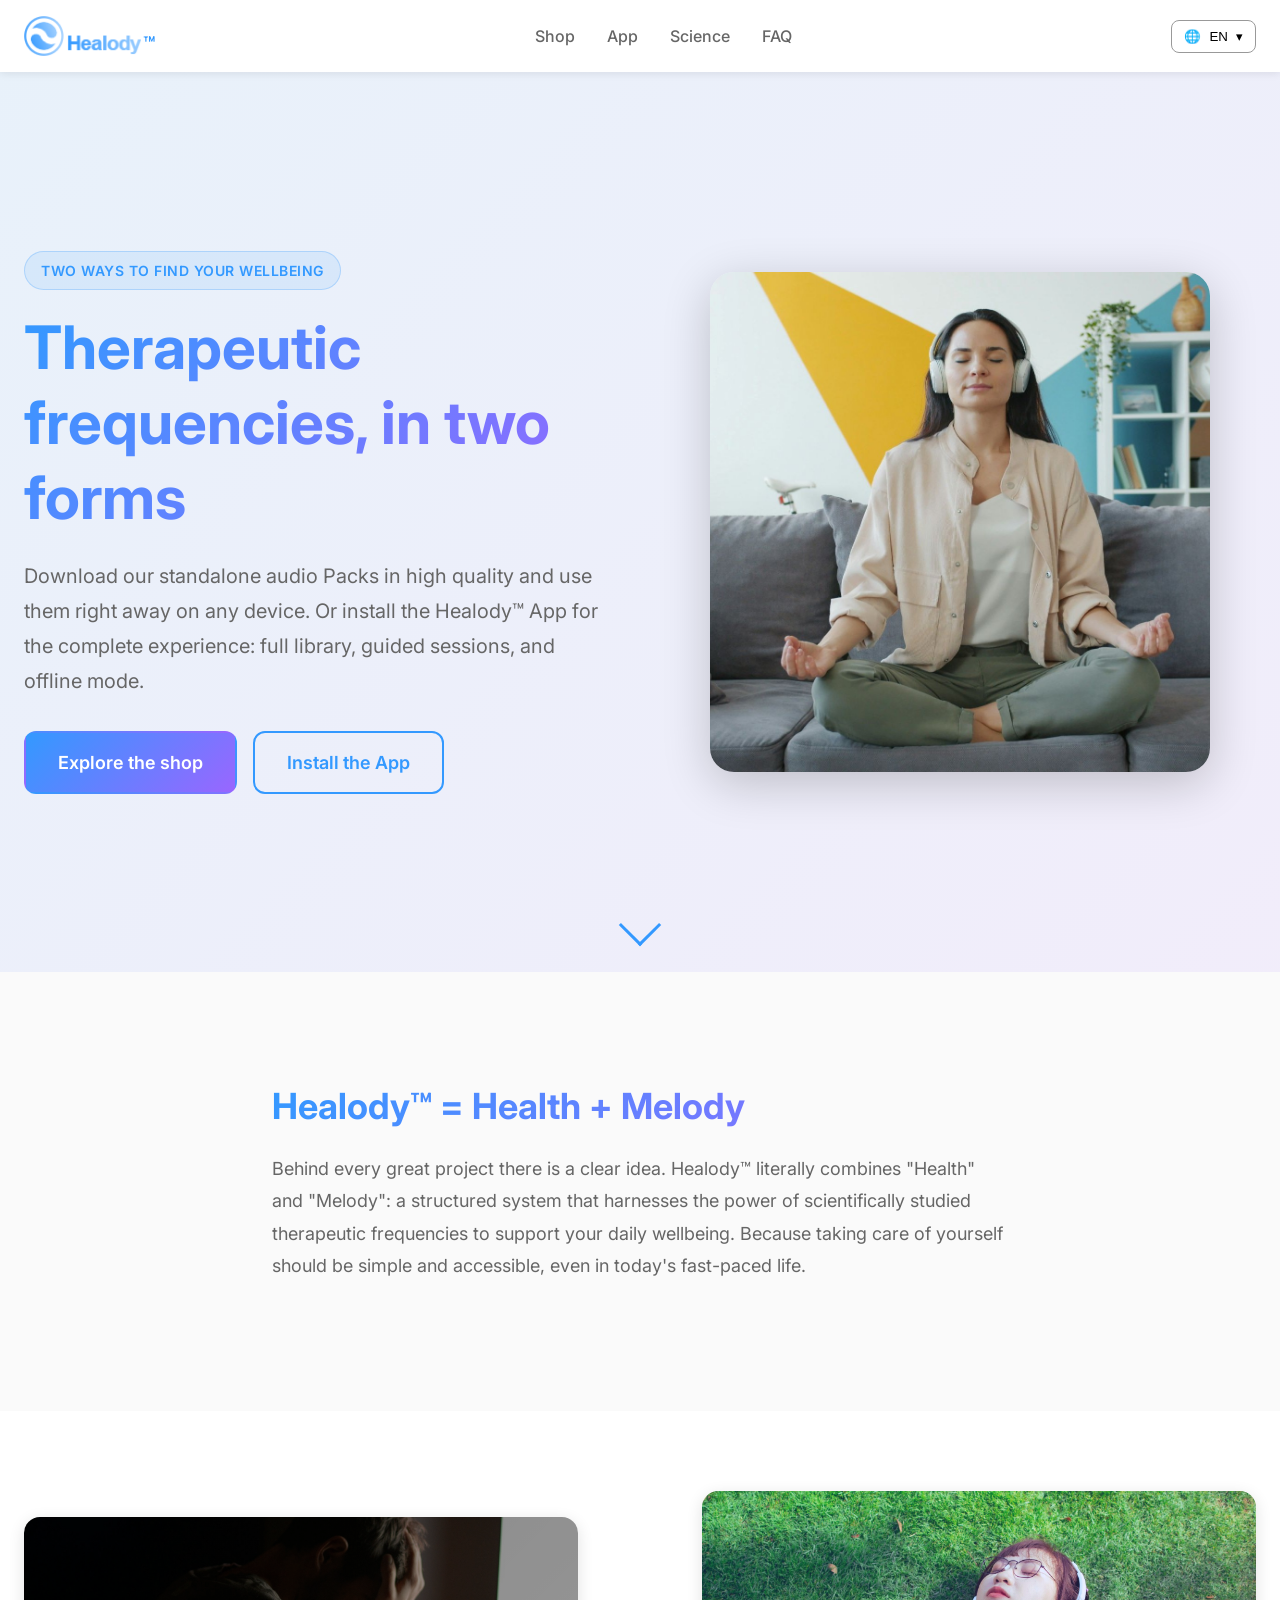
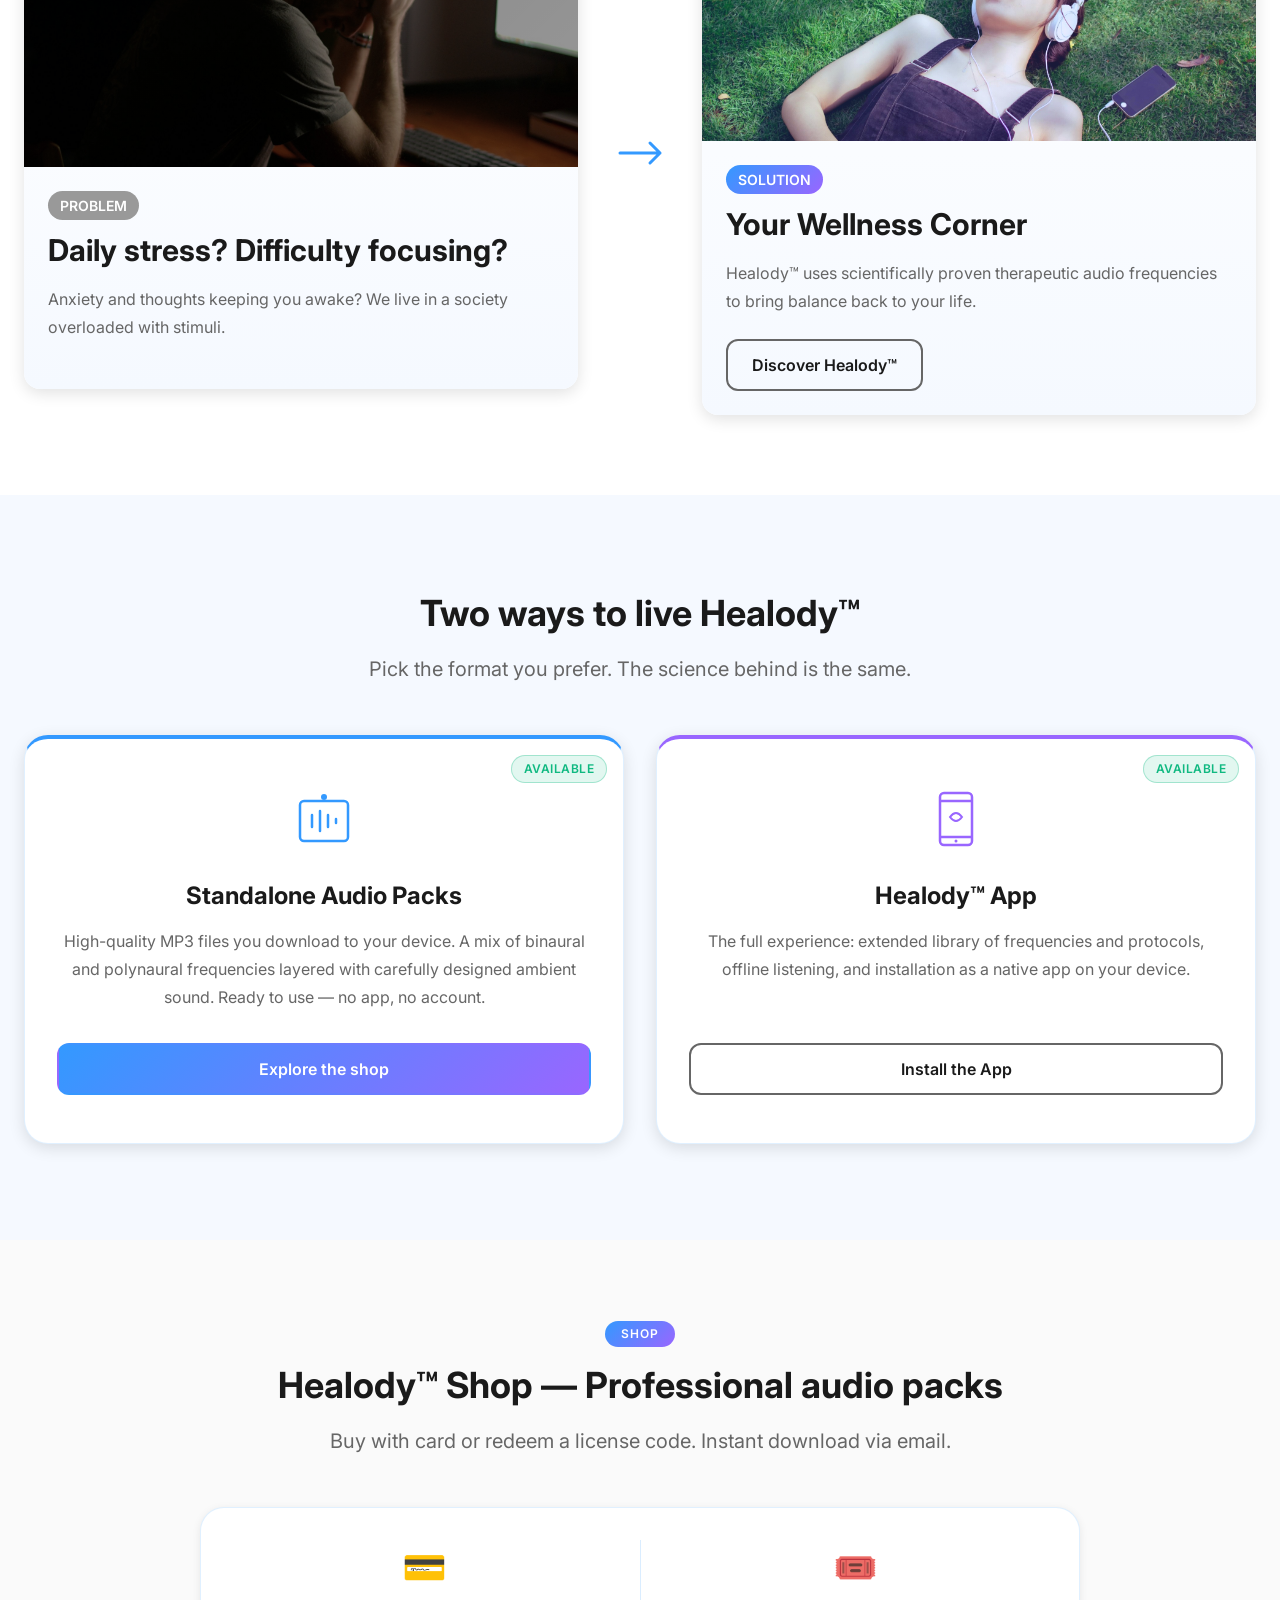
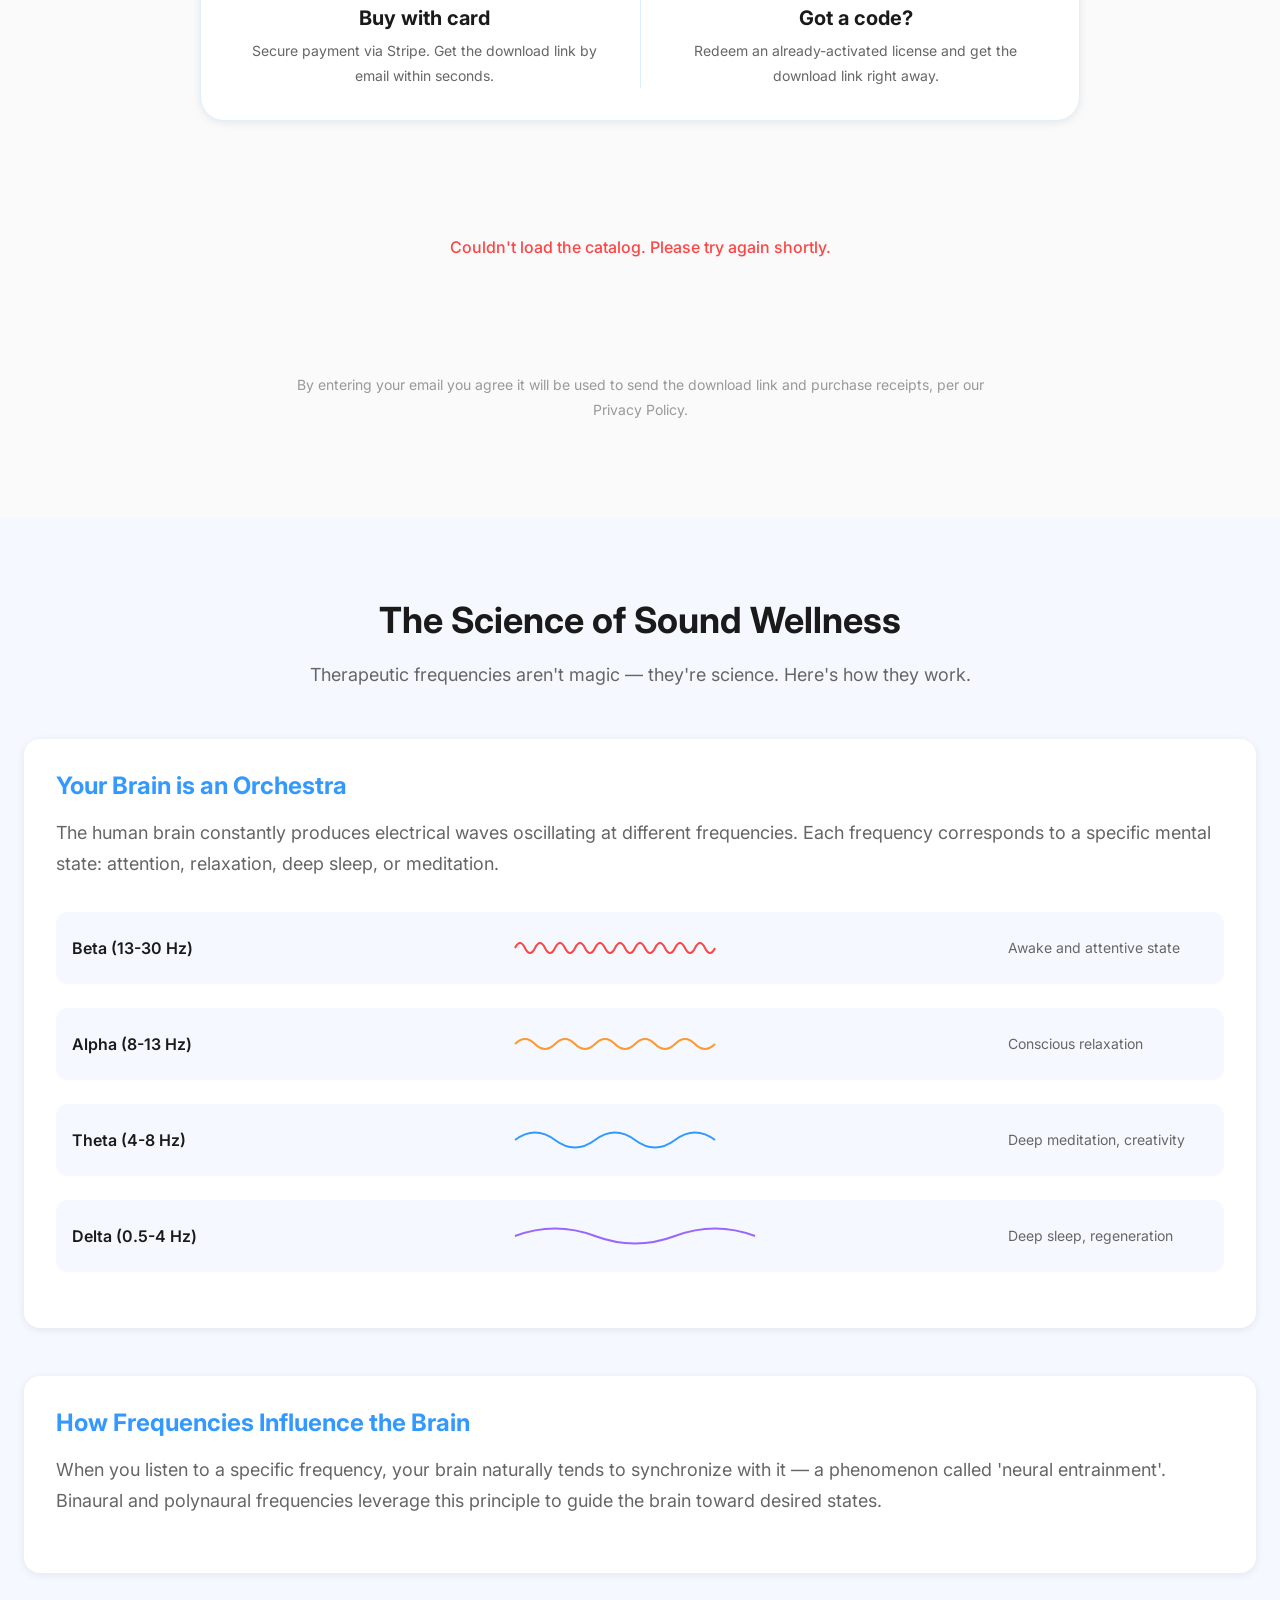
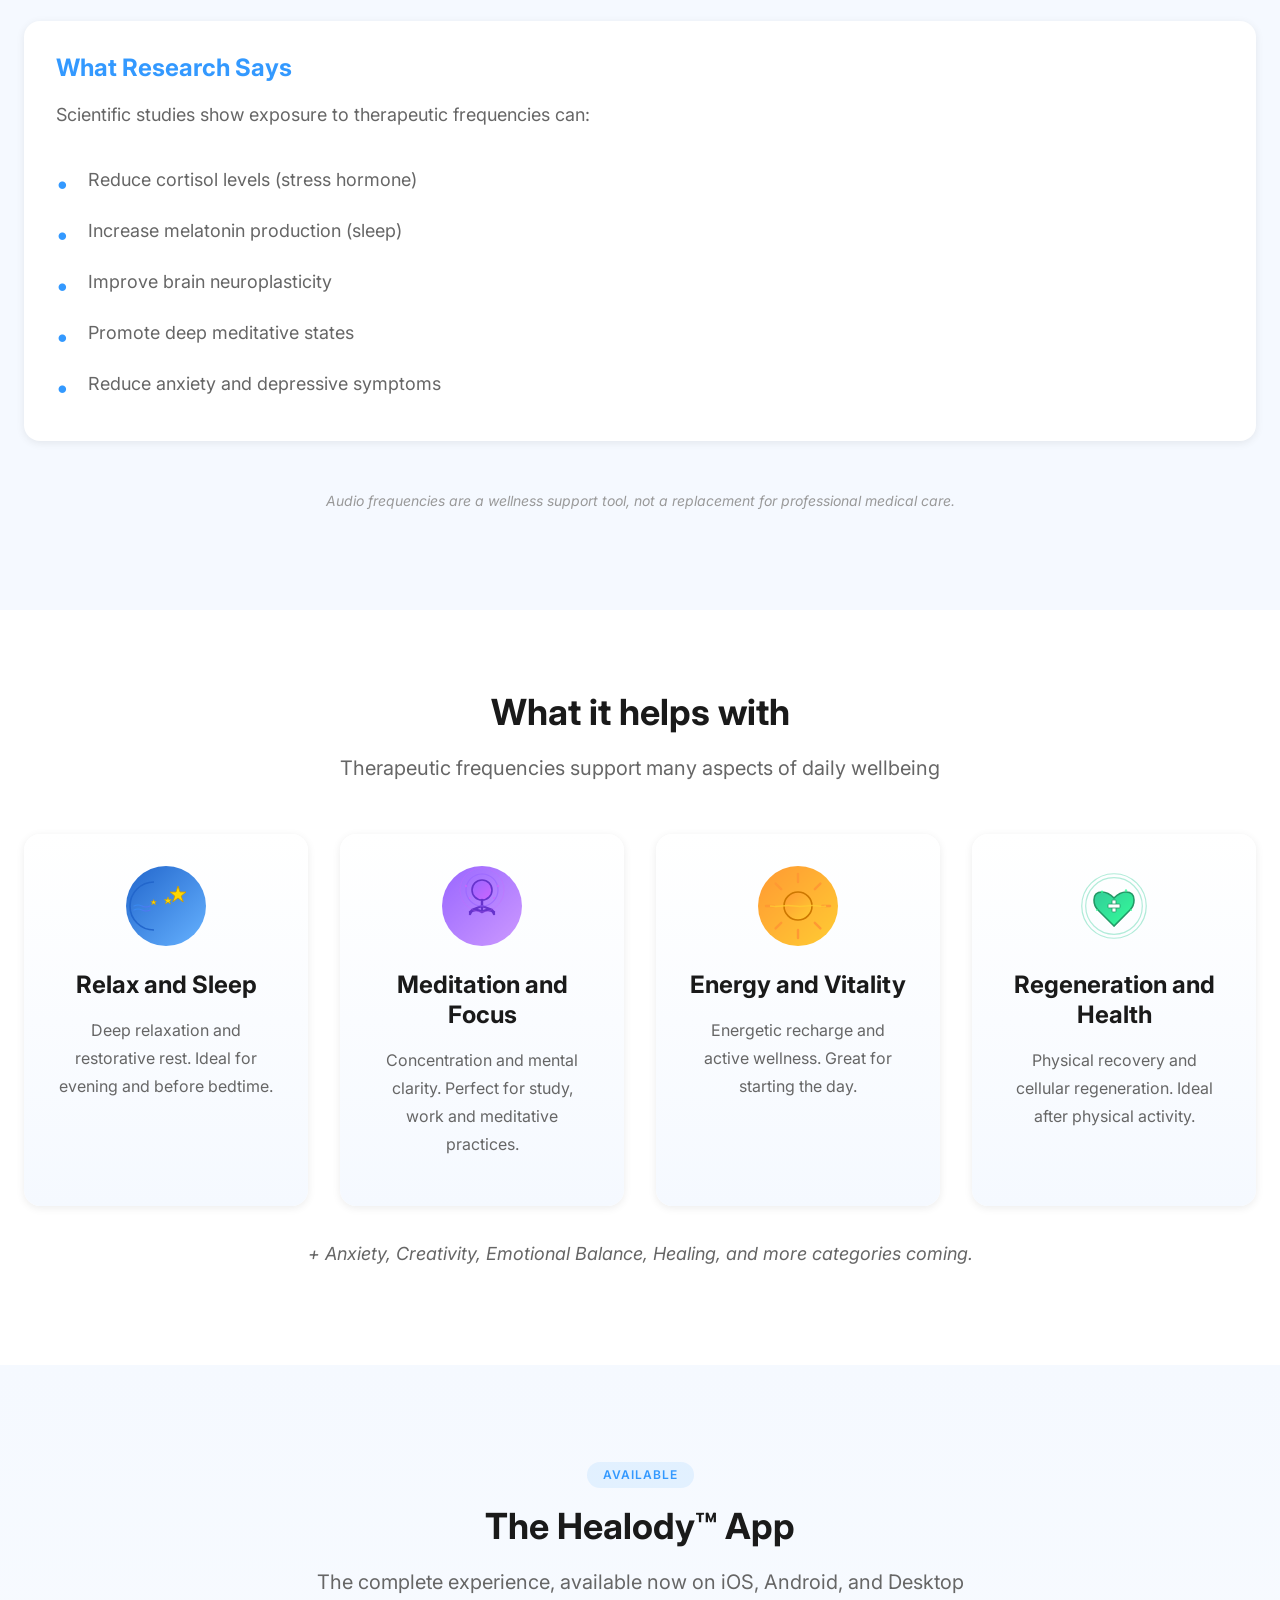
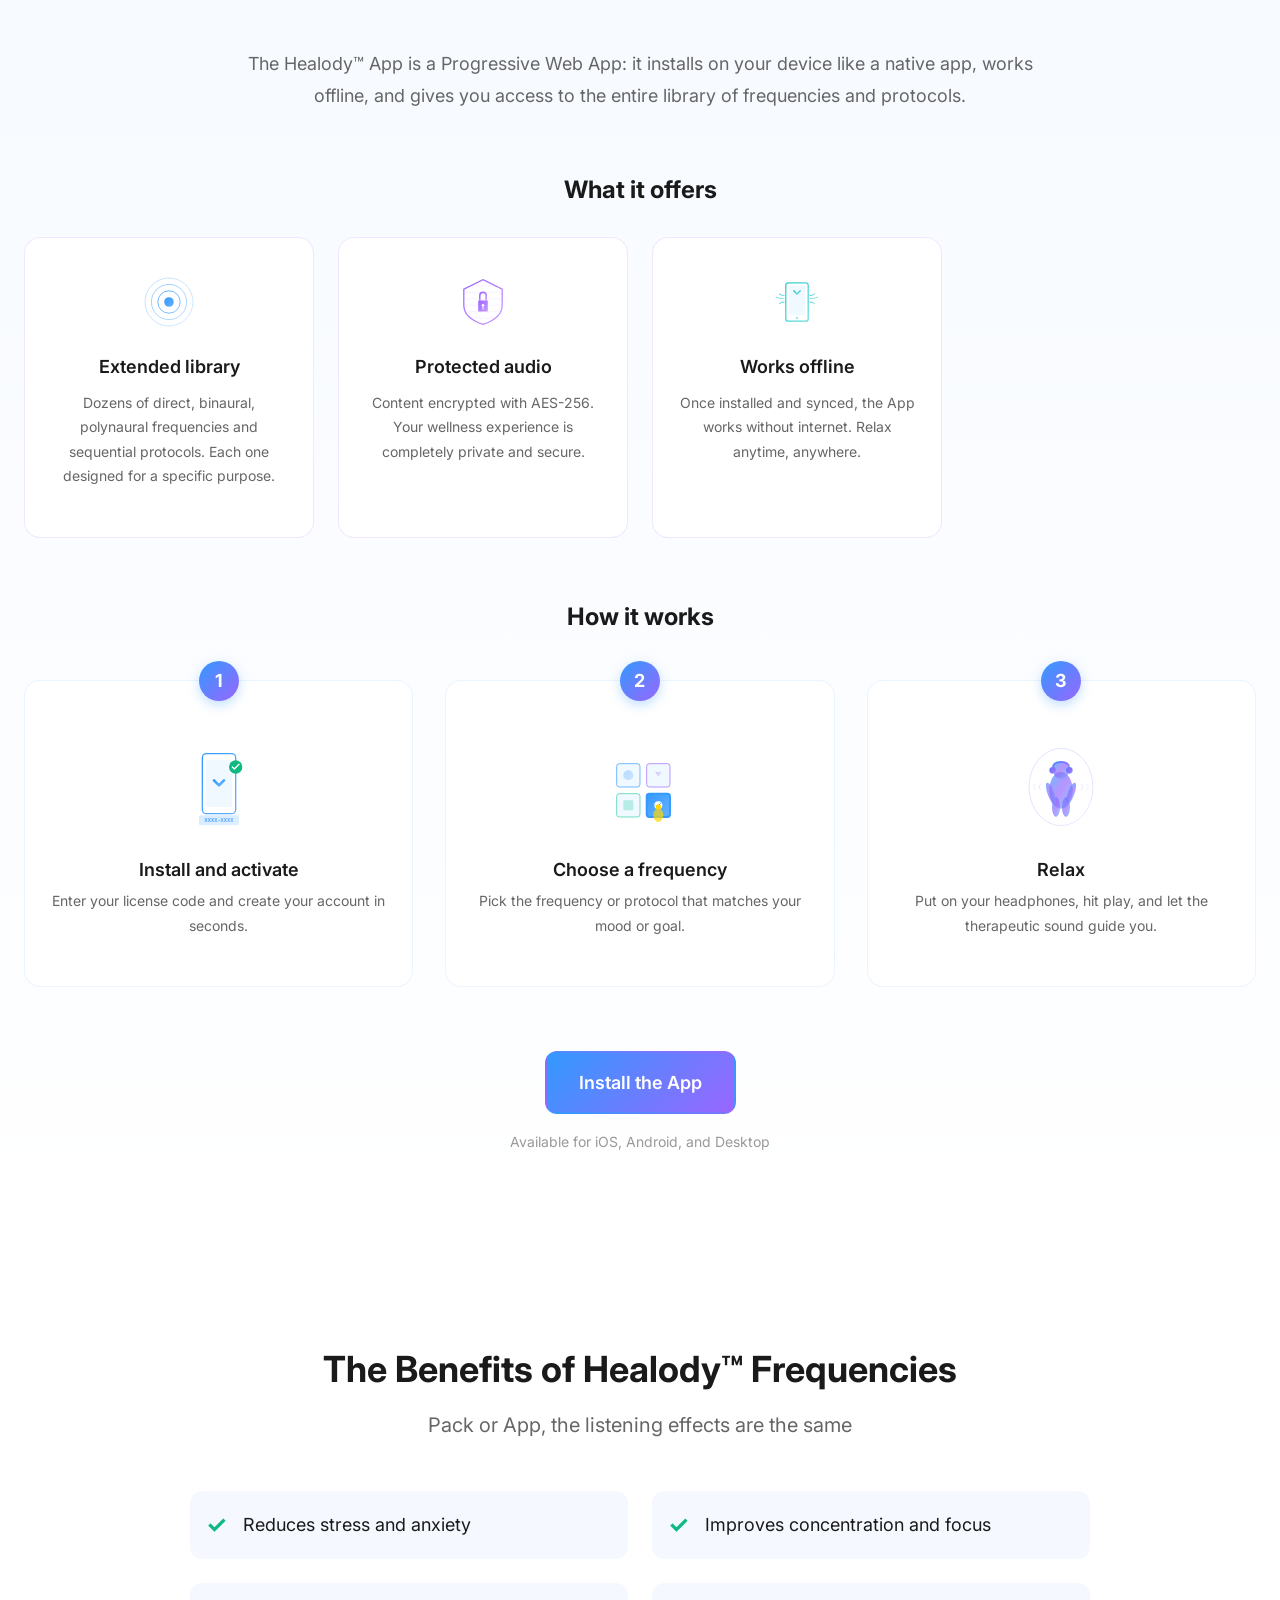
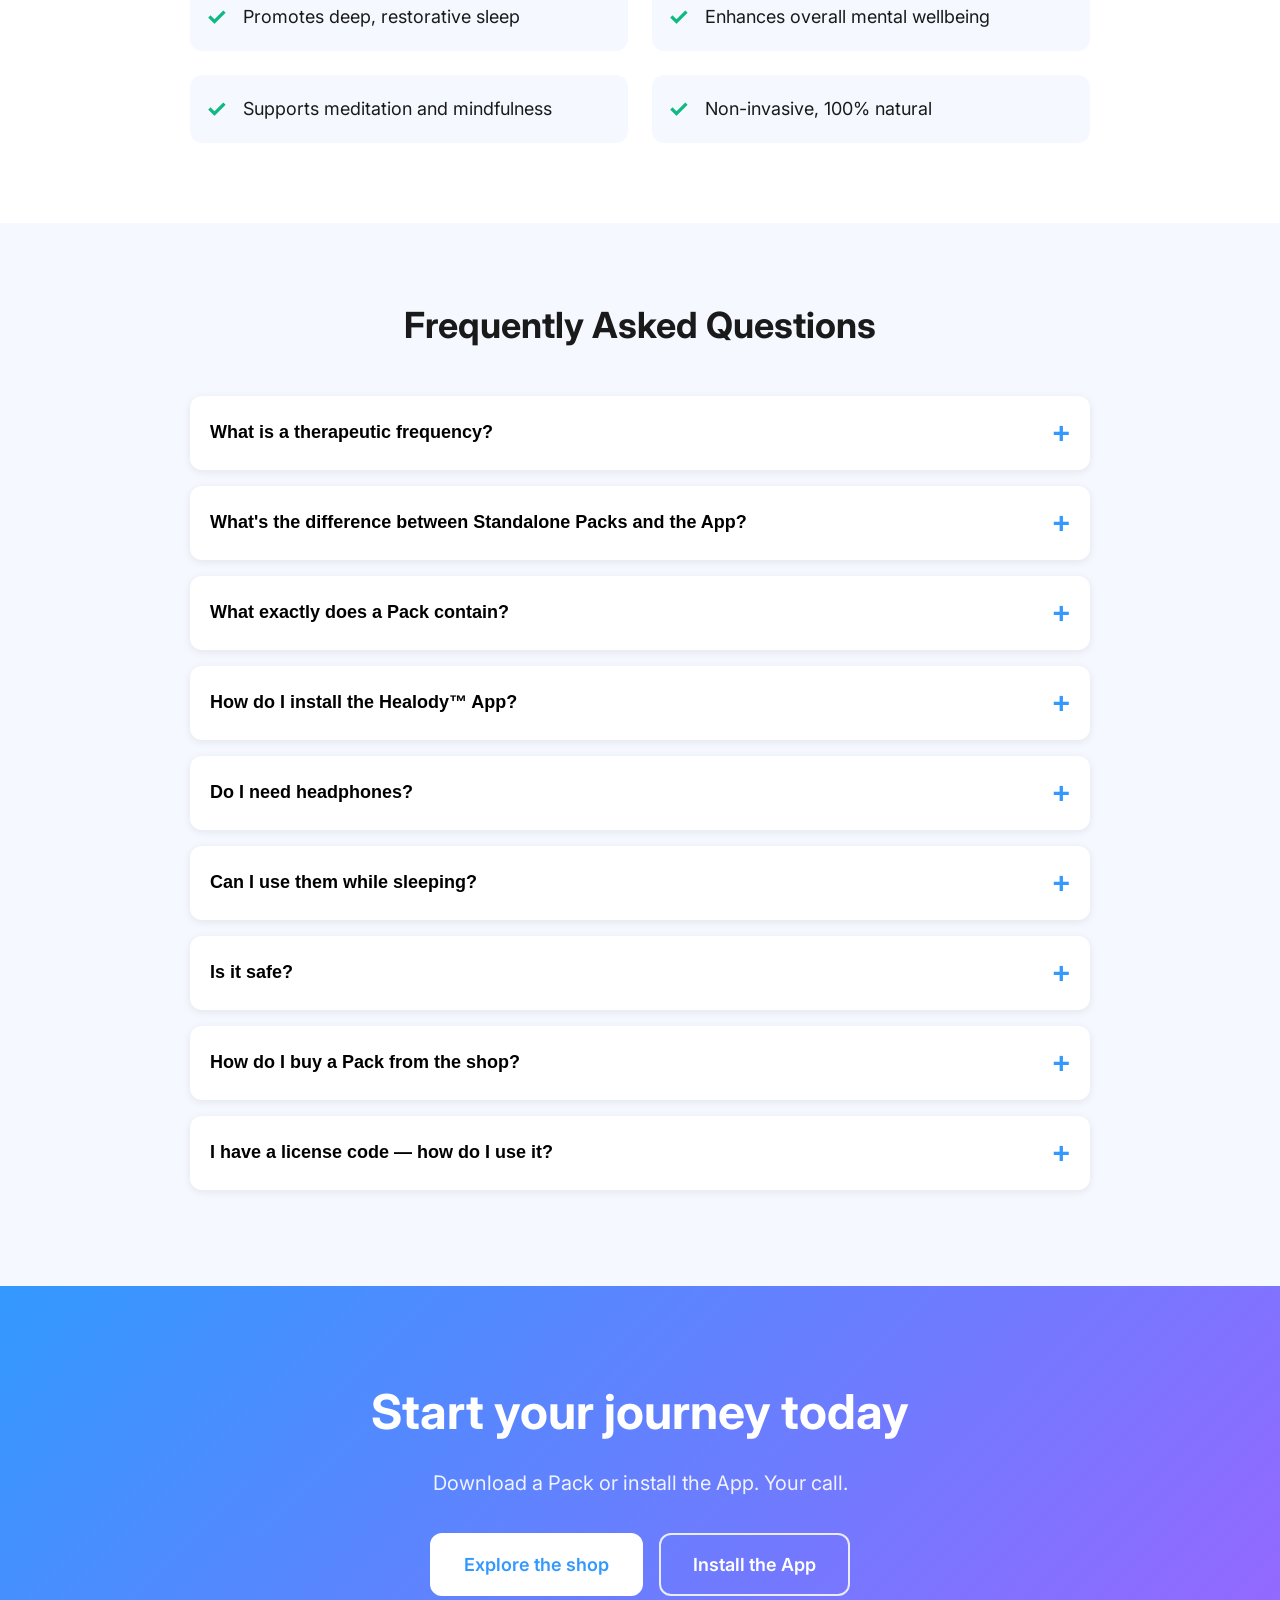
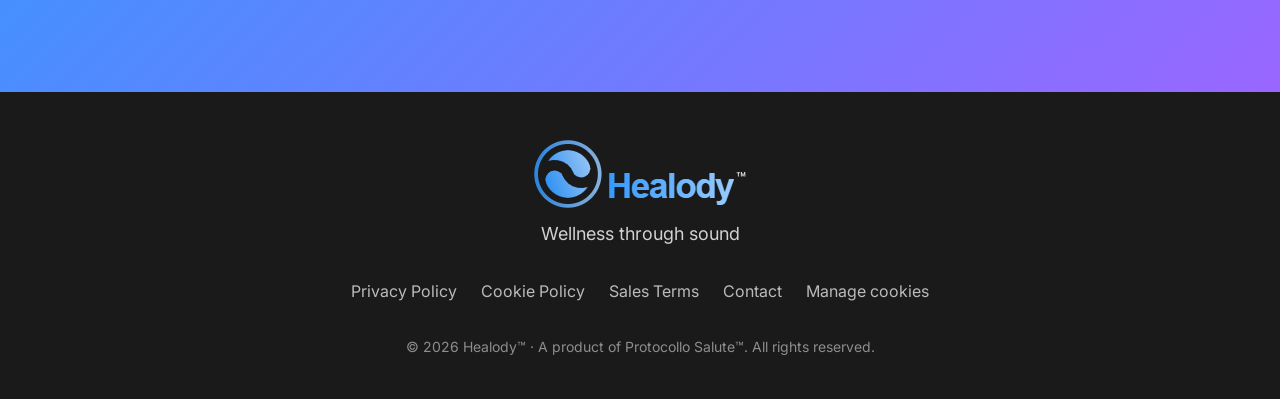
==== commit b89fe054: "update" ====
--- a/index.html
+++ b/index.html
@@ -5,8 +5,8 @@
     <meta name="viewport" content="width=device-width, initial-scale=1.0">
 
     <!-- Primary SEO -->
-    <title>Healody™ — Pack audio terapeutici e App in arrivo</title>
-    <meta name="description" content="Healody™: Pack audio standalone con frequenze binaurali e polinaurali per sonno, focus, calma ed energia. App PWA in arrivo. Un prodotto Protocollo Salute™.">
+    <title>Healody™ — Pack audio terapeutici e App PWA</title>
+    <meta name="description" content="Healody™: Pack audio standalone con frequenze binaurali e polinaurali per sonno, focus, calma ed energia. App PWA disponibile. Un prodotto Protocollo Salute™.">
     <meta name="keywords" content="frequenze terapeutiche, pack audio, binaurali, polinaurali, benessere, sonno, focus, meditazione, ambient, mp3, healody">
     <meta name="author" content="Protocollo Salute™">
     <meta name="theme-color" content="#3399ff">
@@ -24,8 +24,8 @@
     <meta property="og:type" content="website">
     <meta property="og:site_name" content="Healody™">
     <meta property="og:url" content="https://healody.com/">
-    <meta property="og:title" content="Healody™ — Pack audio terapeutici e App in arrivo">
-    <meta property="og:description" content="Pack audio standalone con frequenze binaurali e polinaurali per sonno, focus, calma ed energia. App PWA in arrivo.">
+    <meta property="og:title" content="Healody™ — Pack audio terapeutici e App PWA">
+    <meta property="og:description" content="Pack audio standalone con frequenze binaurali e polinaurali per sonno, focus, calma ed energia. App PWA disponibile.">
     <meta property="og:image" content="https://healody.com/images/og-image.jpg">
     <meta property="og:image:width" content="1200">
     <meta property="og:image:height" content="630">
@@ -35,8 +35,8 @@
 
     <!-- Twitter Card -->
     <meta name="twitter:card" content="summary_large_image">
-    <meta name="twitter:title" content="Healody™ — Pack audio terapeutici e App in arrivo">
-    <meta name="twitter:description" content="Pack audio standalone con frequenze binaurali e polinaurali. App PWA in arrivo.">
+    <meta name="twitter:title" content="Healody™ — Pack audio terapeutici e App PWA">
+    <meta name="twitter:description" content="Pack audio standalone con frequenze binaurali e polinaurali. App PWA disponibile.">
     <meta name="twitter:image" content="https://healody.com/images/og-image.jpg">
     <meta name="twitter:image:alt" content="Healody™ — Frequenze terapeutiche">
 
@@ -75,6 +75,7 @@
                     "height": 90
                 },
                 "description": "Healody™ — Pack audio standalone e App PWA con frequenze terapeutiche binaurali e polinaurali. Un prodotto di Protocollo Salute™.",
+                "sameAs": ["https://app.healody.com/"],
                 "parentOrganization": {
                     "@type": "Organization",
                     "name": "Protocollo Salute™"
@@ -172,15 +173,15 @@
                     </h1>
                     <p class="hero-subheadline" data-i18n="hero.subheadline">
                         Scarica i nostri Pack audio standalone in alta qualità e usali subito sul tuo dispositivo.
-                        Oppure aspetta l'arrivo della PWA Healody™ per l'esperienza completa.
+                        Oppure installa l'App Healody™ per l'esperienza completa.
                     </p>
 
                     <div class="hero-cta">
                         <a href="#shop" class="btn btn-primary btn-large" data-i18n="hero.ctaPrimary">
                             Esplora i Pack
                         </a>
-                        <a href="#pwa" class="btn btn-secondary btn-large" data-i18n="hero.ctaSecondary">
-                            Scopri la PWA
+                        <a href="https://app.healody.com" target="_blank" rel="noopener" class="btn btn-secondary btn-large" data-i18n="hero.ctaSecondary">
+                            Installa l'App
                         </a>
                     </div>
                 </div>
@@ -296,9 +297,9 @@
                     <a href="#shop" class="btn btn-primary" data-i18n="products.packCta">Esplora i Pack</a>
                 </div>
 
-                <!-- Product 2: PWA Coming Soon -->
+                <!-- Product 2: PWA Available -->
                 <div class="product-card product-card-pwa fade-in-up">
-                    <span class="product-badge product-badge-soon" data-i18n="products.pwaBadge">Coming Soon</span>
+                    <span class="product-badge product-badge-available" data-i18n="products.pwaBadge">Disponibile</span>
                     <div class="product-icon">
                         <svg width="64" height="64" viewBox="0 0 64 64" fill="none">
                             <rect x="16" y="6" width="32" height="52" rx="4" stroke="currentColor" stroke-width="2.5" fill="none"/>
@@ -310,9 +311,9 @@
                     </div>
                     <h3 class="product-title" data-i18n="products.pwaTitle">App Healody™</h3>
                     <p class="product-text" data-i18n="products.pwaText">
-                        L'esperienza completa: libreria estesa, ascolto offline, statistiche personali e installazione come app sul tuo dispositivo.
-                    </p>
-                    <a href="#pwa" class="btn btn-outline" data-i18n="products.pwaCta">Scopri la PWA</a>
+                        L'esperienza completa: libreria estesa, ascolto offline e installazione come app sul tuo dispositivo.
+                    </p>
+                    <a href="https://app.healody.com" target="_blank" rel="noopener" class="btn btn-outline" data-i18n="products.pwaCta">Installa l'App</a>
                 </div>
             </div>
         </div>
@@ -584,15 +585,15 @@
     </section>
 
     <!-- ============================================ -->
-    <!-- 9. PWA HEALODY (Coming Soon) -->
+    <!-- 9. PWA HEALODY (Available) -->
     <!-- ============================================ -->
     <section class="pwa-section" id="pwa">
         <div class="container">
             <div class="section-header fade-in-up">
-                <span class="section-eyebrow section-eyebrow-soon" data-i18n="pwa.badge">Coming Soon</span>
+                <span class="section-eyebrow" data-i18n="pwa.badge">Disponibile</span>
                 <h2 class="section-title" data-i18n="pwa.headline">L'App Healody™</h2>
                 <p class="section-subtitle" data-i18n="pwa.subtitle">
-                    L'esperienza completa, in arrivo nelle prossime settimane
+                    L'esperienza completa, già disponibile su iOS, Android e Desktop
                 </p>
             </div>
 
@@ -602,7 +603,7 @@
             </p>
 
             <!-- PWA Features -->
-            <h3 class="pwa-block-title fade-in-up" data-i18n="pwa.featuresTitle">Cosa offrirà</h3>
+            <h3 class="pwa-block-title fade-in-up" data-i18n="pwa.featuresTitle">Cosa offre</h3>
             <div class="pwa-features-grid">
                 <div class="pwa-feature-card fade-in-up">
                     <div class="pwa-feature-icon">
@@ -631,19 +632,10 @@
                         Una volta installata e sincronizzata, l'App funziona anche senza connessione.
                     </p>
                 </div>
-                <div class="pwa-feature-card fade-in-up">
-                    <div class="pwa-feature-icon">
-                        <img src="assets/icons/feature-simplicity.svg" alt="" width="64" height="64">
-                    </div>
-                    <h4 class="pwa-feature-title" data-i18n="pwa.feat4.title">Statistiche personali</h4>
-                    <p class="pwa-feature-desc" data-i18n="pwa.feat4.description">
-                        Cronologia ascolti, sessioni, progressi nel tempo.
-                    </p>
-                </div>
             </div>
 
             <!-- PWA How It Works -->
-            <h3 class="pwa-block-title fade-in-up" data-i18n="pwa.howTitle">Come funzionerà</h3>
+            <h3 class="pwa-block-title fade-in-up" data-i18n="pwa.howTitle">Come funziona</h3>
             <div class="pwa-steps-grid">
                 <div class="pwa-step-card fade-in-up">
                     <div class="pwa-step-number">1</div>
@@ -677,14 +669,13 @@
                 </div>
             </div>
 
-            <!-- PWA Install CTA (Coming Soon) -->
+            <!-- PWA Install CTA -->
             <div class="pwa-install-cta fade-in-up">
-                <button class="btn btn-primary btn-large btn-pwa-install" id="ctaInstallPwa">
+                <a href="https://app.healody.com" target="_blank" rel="noopener" class="btn btn-primary btn-large btn-pwa-install" id="ctaInstallPwa">
                     <span class="btn-pwa-label" data-i18n="pwa.installCta">Installa l'App</span>
-                    <span class="btn-pwa-pill" data-i18n="pwa.badge">Coming Soon</span>
-                </button>
+                </a>
                 <p class="pwa-install-note" data-i18n="pwa.installNote">
-                    Disponibile a breve per iOS, Android e Desktop
+                    Disponibile per iOS, Android e Desktop
                 </p>
             </div>
         </div>
@@ -777,7 +768,7 @@
 
                 <div class="faq-item fade-in-up">
                     <button class="faq-question">
-                        <span data-i18n="faq.q4.question">Quando esce l'App?</span>
+                        <span data-i18n="faq.q4.question">Come installo l'App?</span>
                         <span class="faq-icon">+</span>
                     </button>
                     <div class="faq-answer">
@@ -848,11 +839,11 @@
                     Inizia oggi il tuo percorso
                 </h2>
                 <p class="final-cta-subheadline" data-i18n="finalCta.subheadline">
-                    Scarica un Pack adesso o aspetta l'arrivo dell'App. Scegli tu.
+                    Scarica un Pack o installa l'App. Scegli tu.
                 </p>
                 <div class="final-cta-buttons">
                     <a href="#shop" class="btn btn-primary btn-large" data-i18n="finalCta.ctaPack">Esplora i Pack</a>
-                    <a href="#pwa" class="btn btn-secondary btn-large" data-i18n="finalCta.ctaPwa">Scopri la PWA</a>
+                    <a href="https://app.healody.com" target="_blank" rel="noopener" class="btn btn-secondary btn-large" data-i18n="finalCta.ctaPwa">Installa l'App</a>
                 </div>
             </div>
         </div>
@@ -910,27 +901,6 @@
             <div class="cookie-banner-actions">
                 <button class="btn btn-outline cookie-btn" id="cookieRejectBtn" data-i18n="cookieBanner.reject">Solo necessari</button>
                 <button class="btn btn-primary cookie-btn" id="cookieAcceptBtn" data-i18n="cookieBanner.accept">Accetta tutto</button>
-            </div>
-        </div>
-    </div>
-
-    <!-- ============================================ -->
-    <!-- PWA COMING SOON MODAL -->
-    <!-- ============================================ -->
-    <div class="modal" id="pwaSoonModal">
-        <div class="modal-overlay"></div>
-        <div class="modal-content">
-            <button class="modal-close" id="modalClose">&times;</button>
-            <div class="modal-body">
-                <img src="images/logo-icon.svg" alt="Healody™" class="modal-logo">
-                <h3 class="modal-title" data-i18n="modal.title">App Healody™ — In arrivo</h3>
-                <p class="modal-text" data-i18n="modal.text">
-                    L'App Healody™ è in fase di testing finale e sarà disponibile nelle prossime settimane.
-                </p>
-                <div class="modal-actions">
-                    <a href="#shop" class="btn btn-primary" id="modalConfirm" data-i18n="modal.ctaPack">Vai ai Pack</a>
-                    <button class="btn btn-secondary" id="modalCancel" data-i18n="modal.cancel">Chiudi</button>
-                </div>
             </div>
         </div>
     </div>
--- a/css/styles.css
+++ b/css/styles.css
@@ -292,7 +292,7 @@
 }
 
 .logo-tm-footer {
-    margin-top: 4px;
+    margin-top: 30px;
     color: var(--text-white);
     opacity: 0.85;
 }
@@ -1851,7 +1851,7 @@
 }
 
 /* ============================================
-   PWA SECTION (Coming Soon)
+   PWA SECTION (Available)
    ============================================ */
 .pwa-section {
     padding: var(--spacing-24) 0;
@@ -2002,7 +2002,7 @@
 }
 
 /* ============================================
-   MODAL: PWA Coming Soon
+   MODAL: shared base styles (used by shop redeem modal)
    ============================================ */
 .modal-text {
     font-size: var(--text-base);
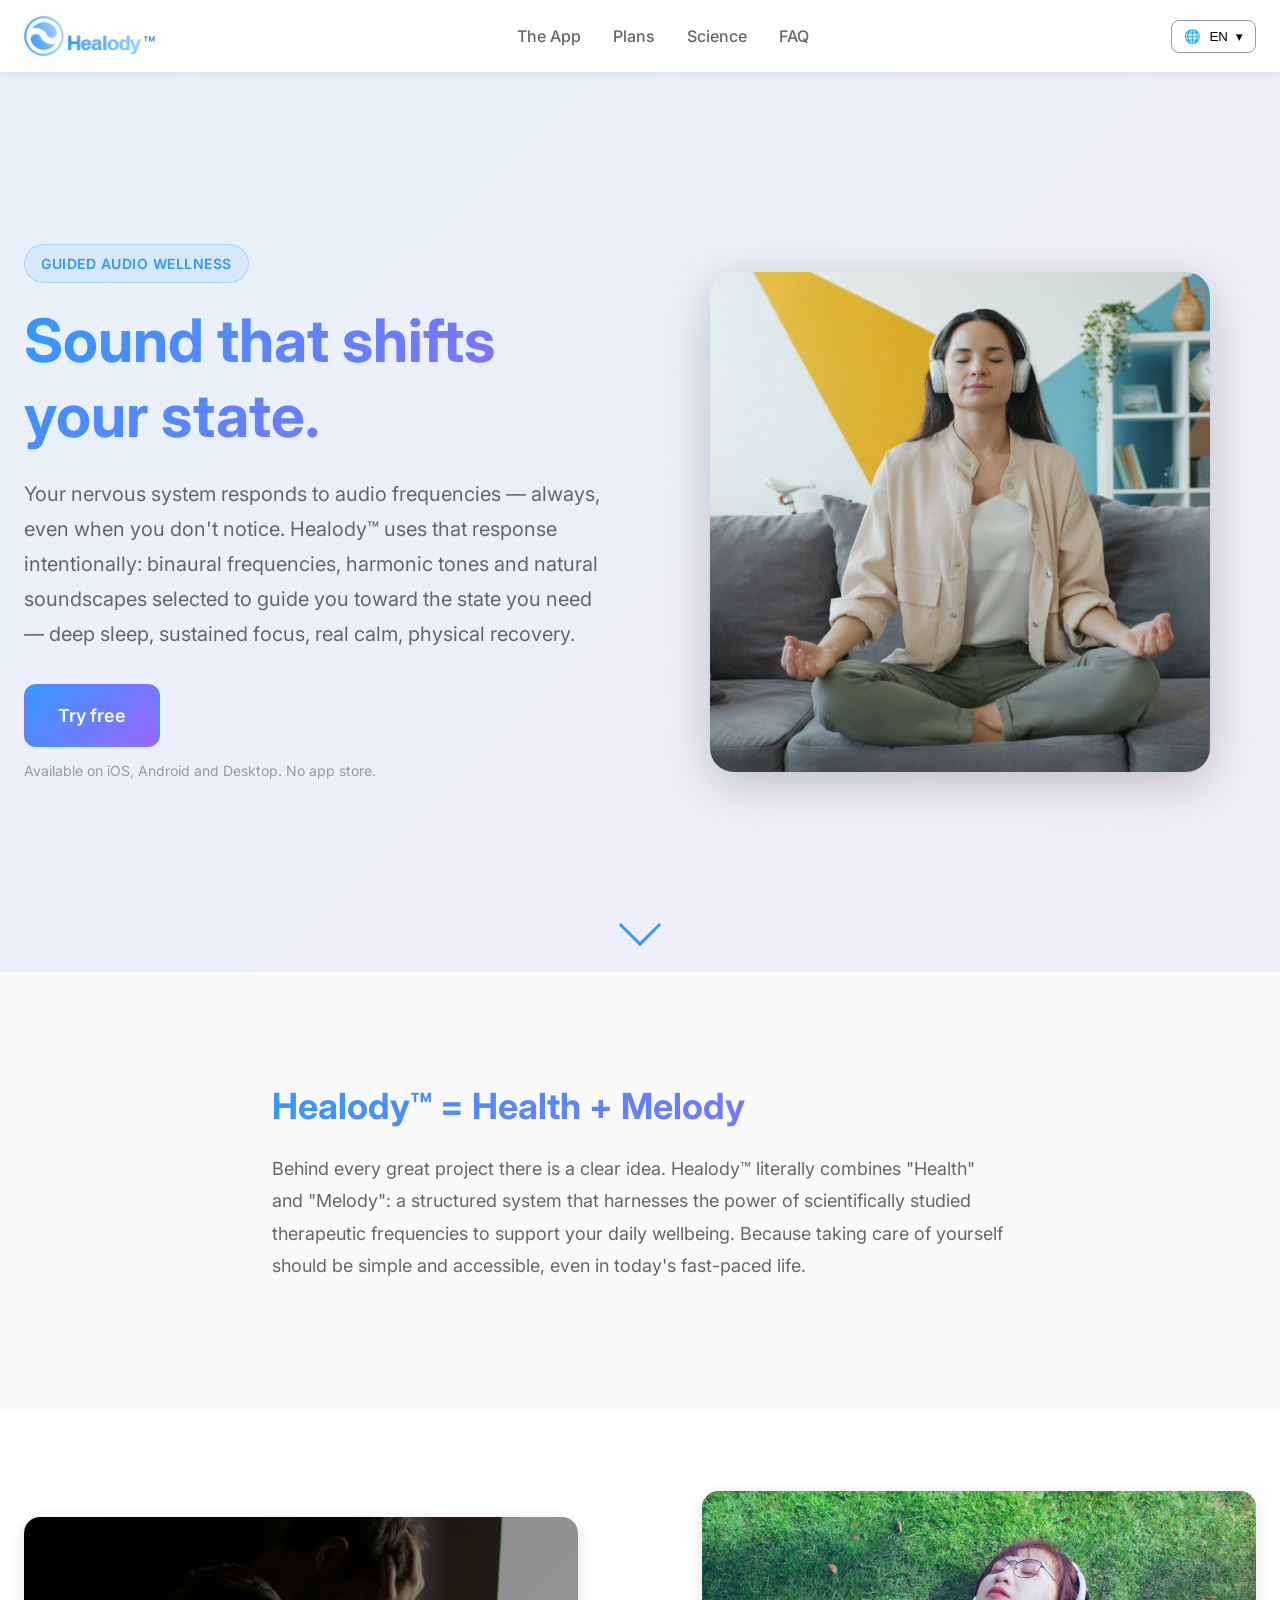
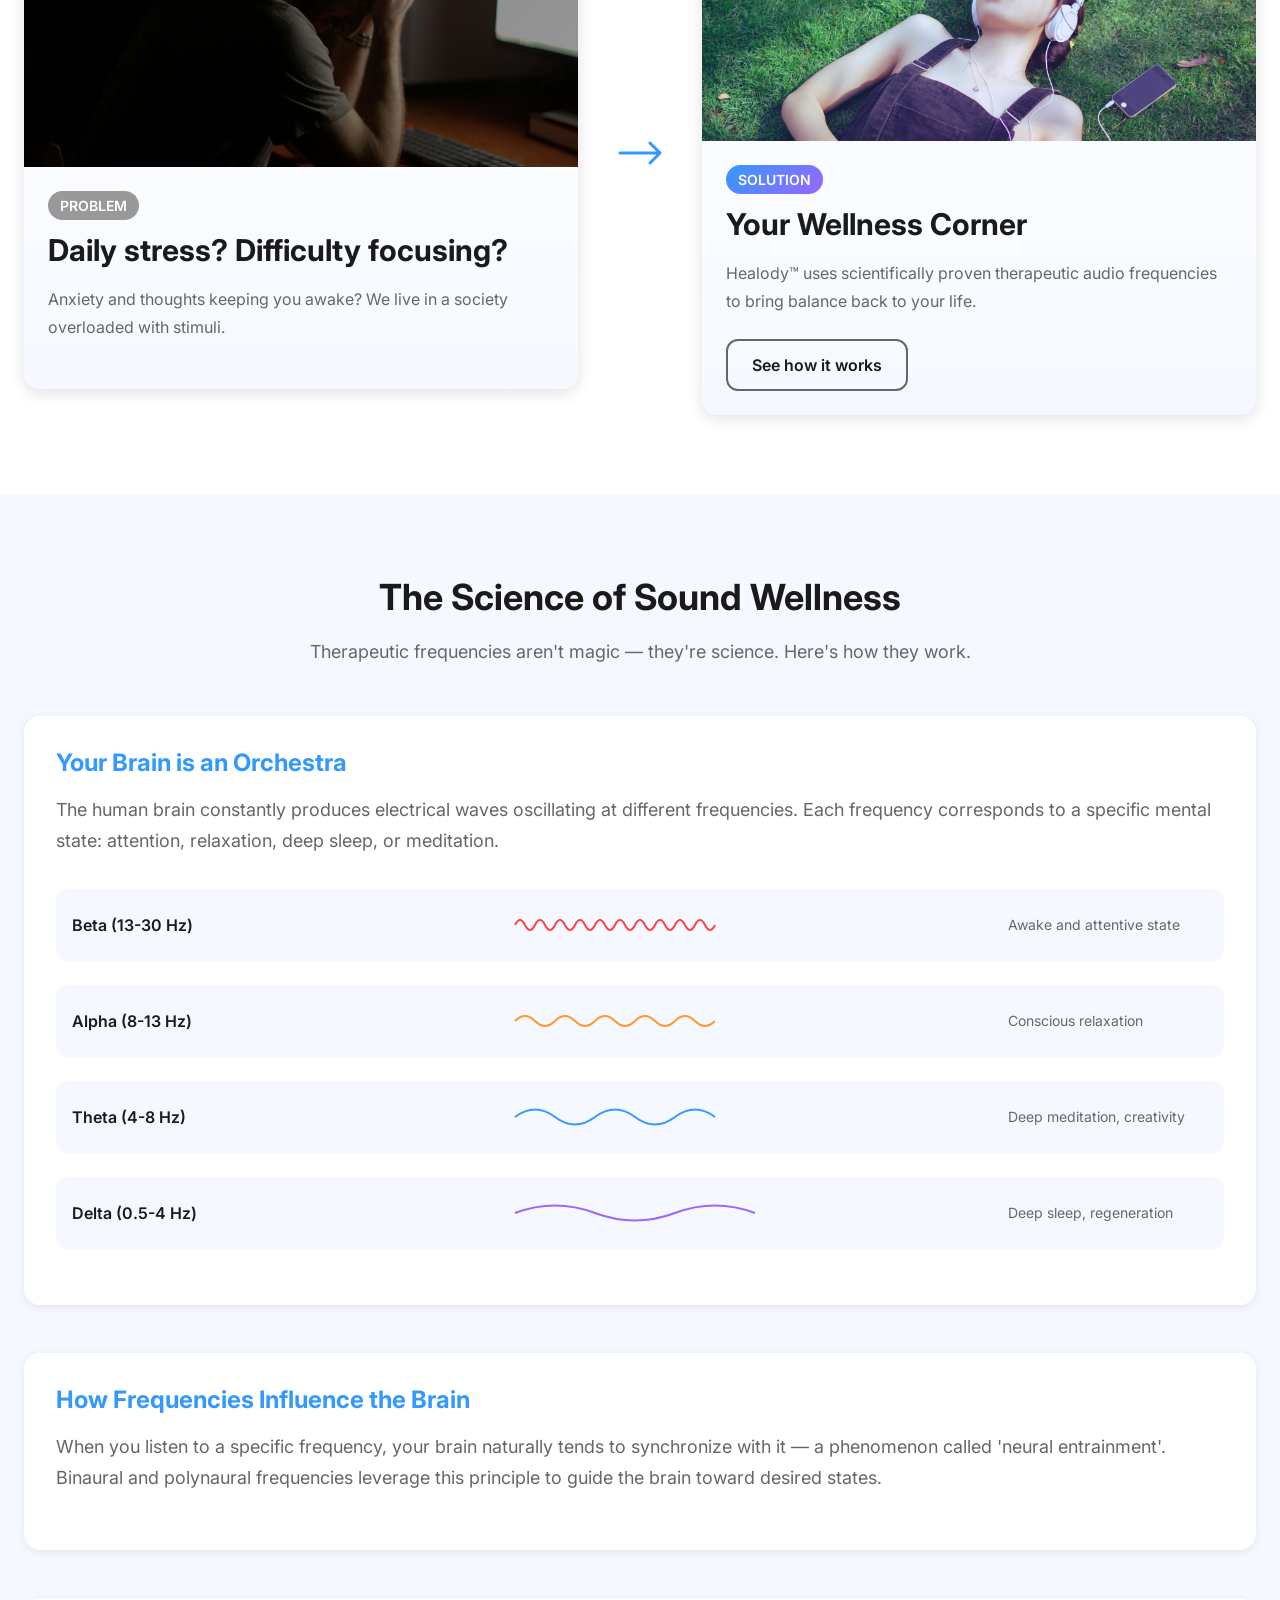
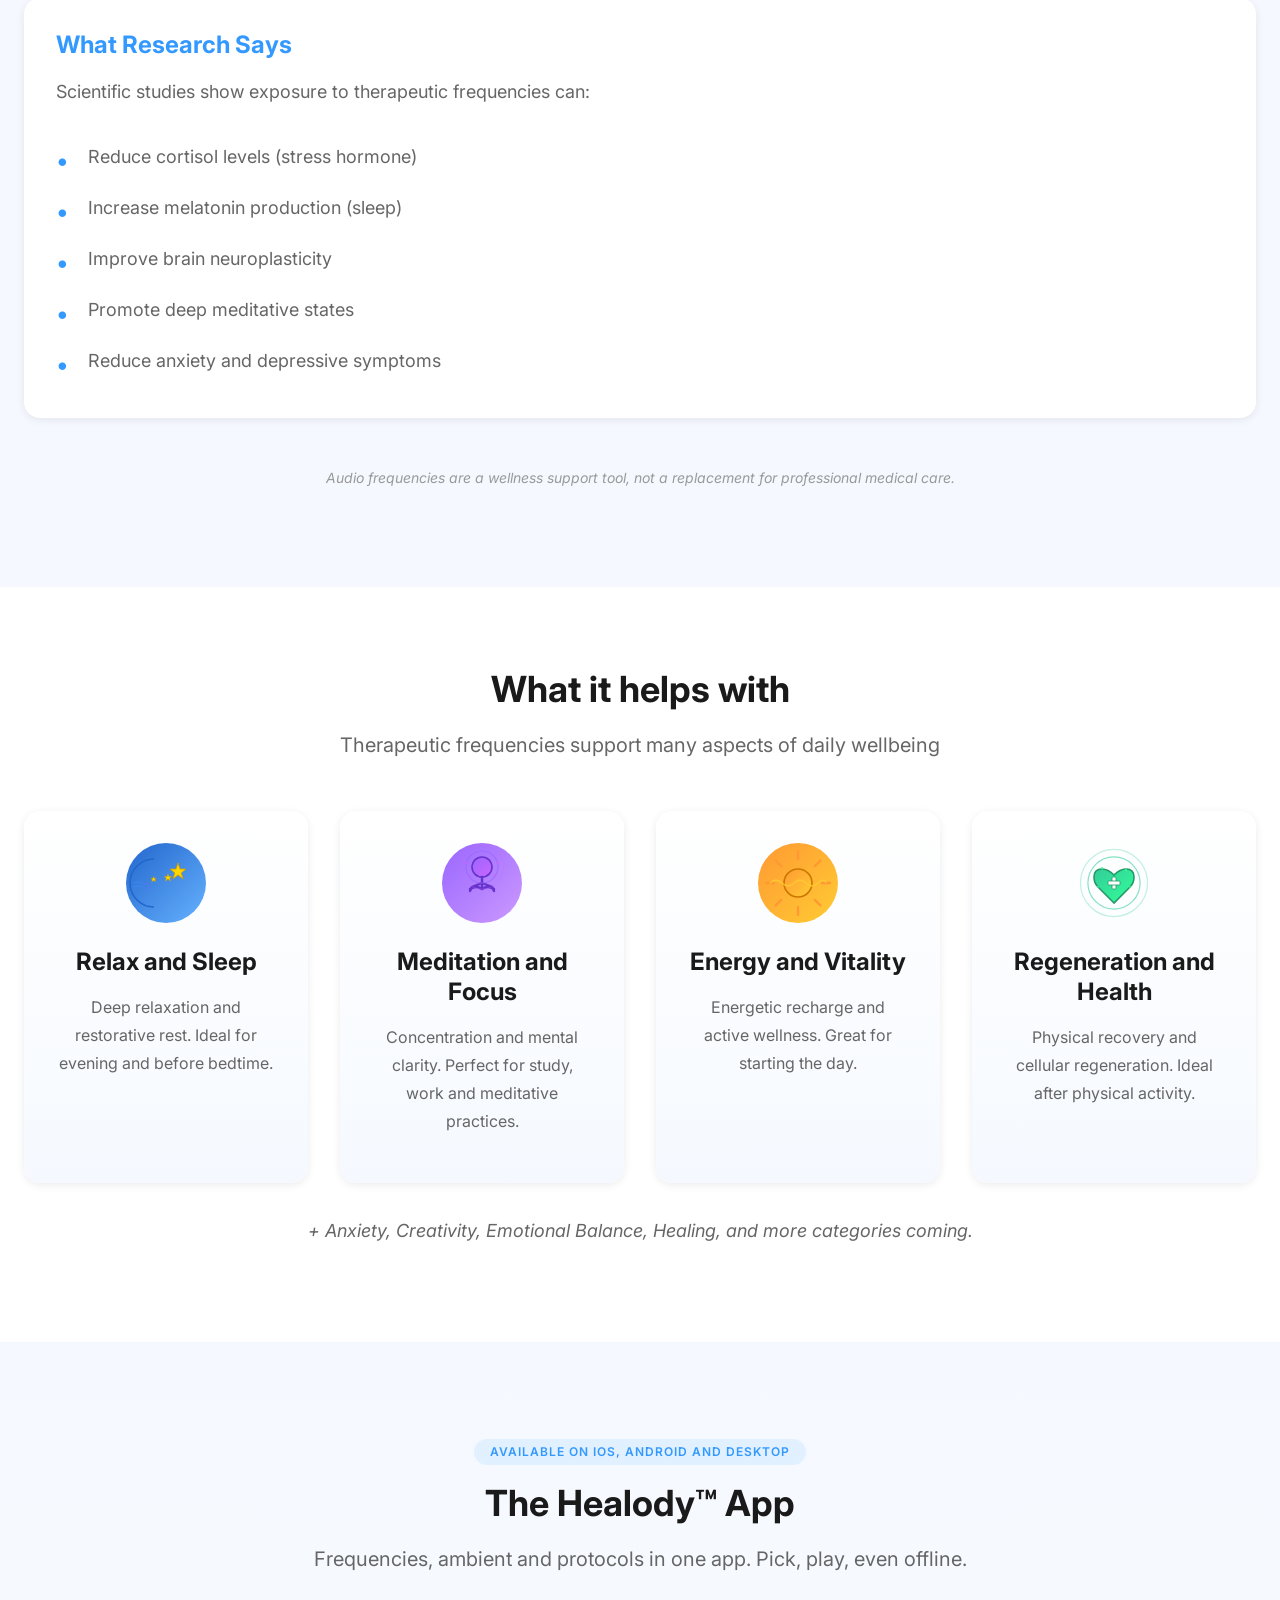
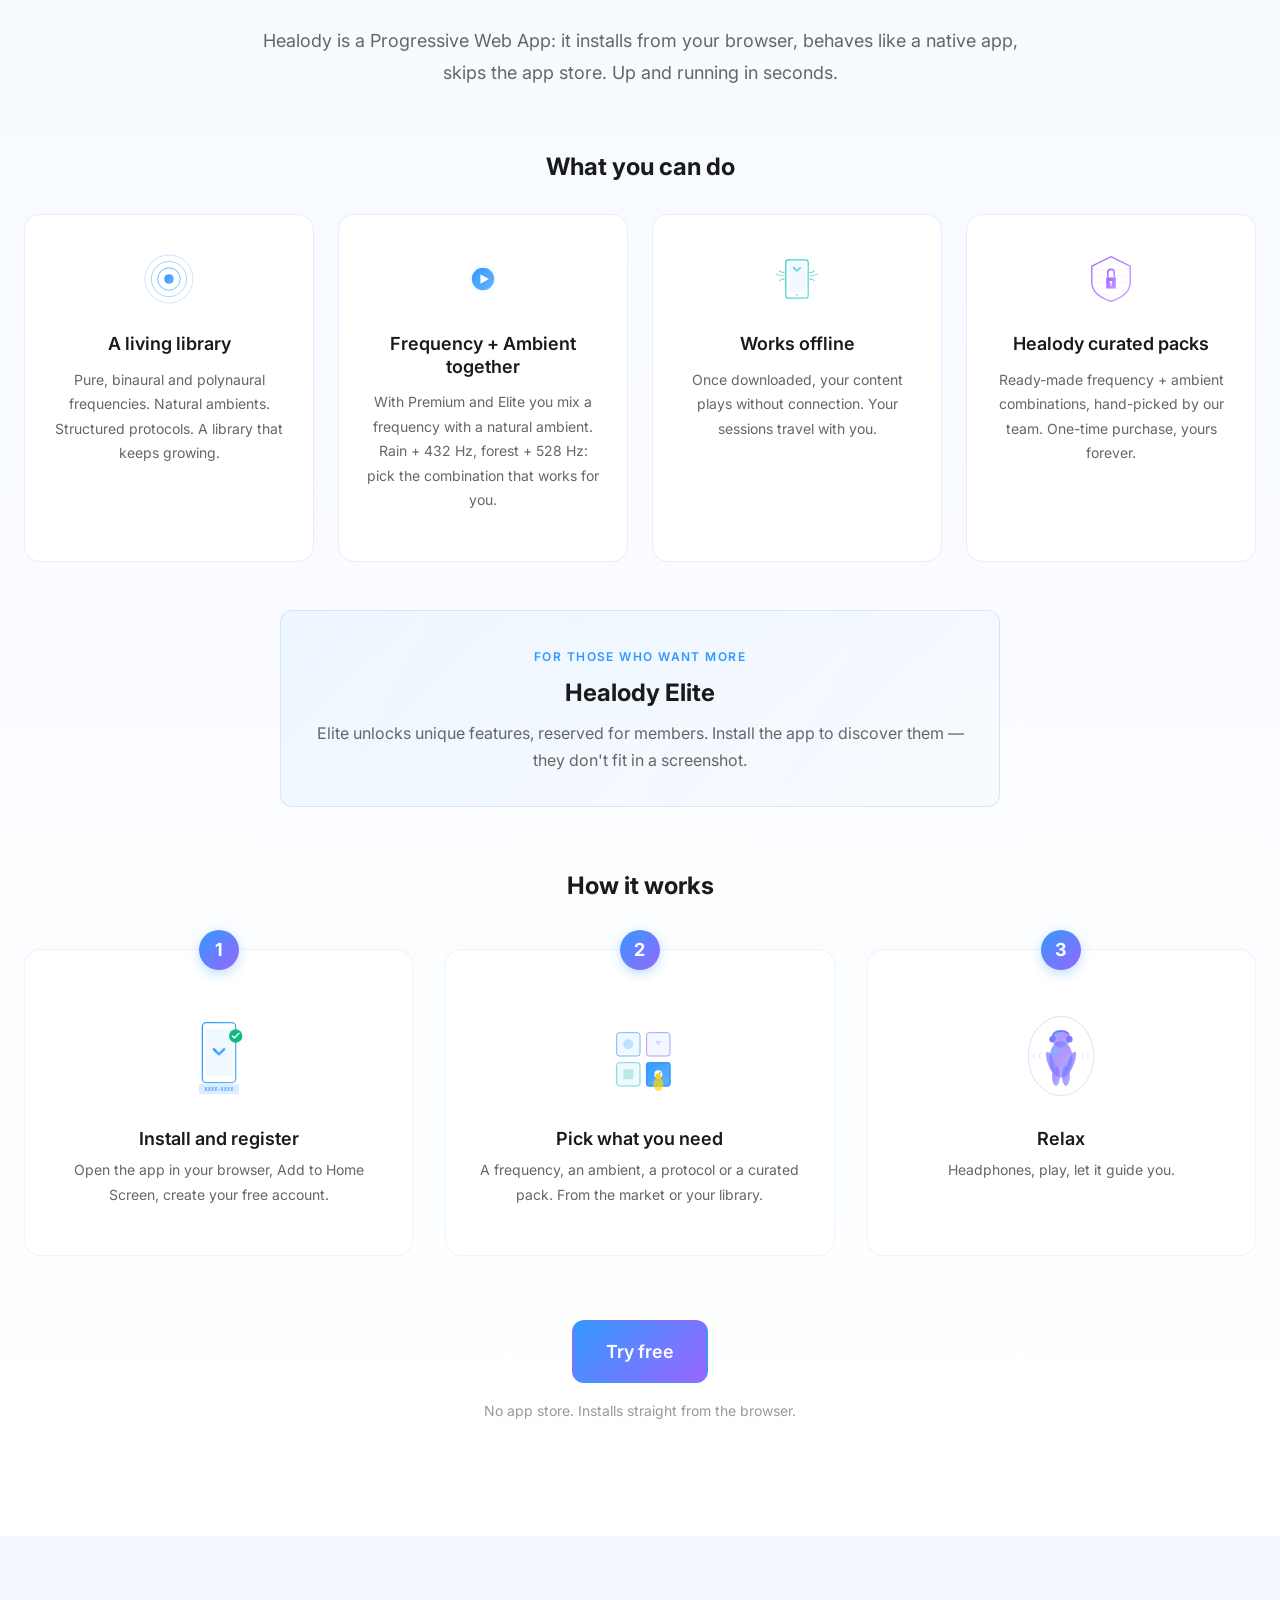
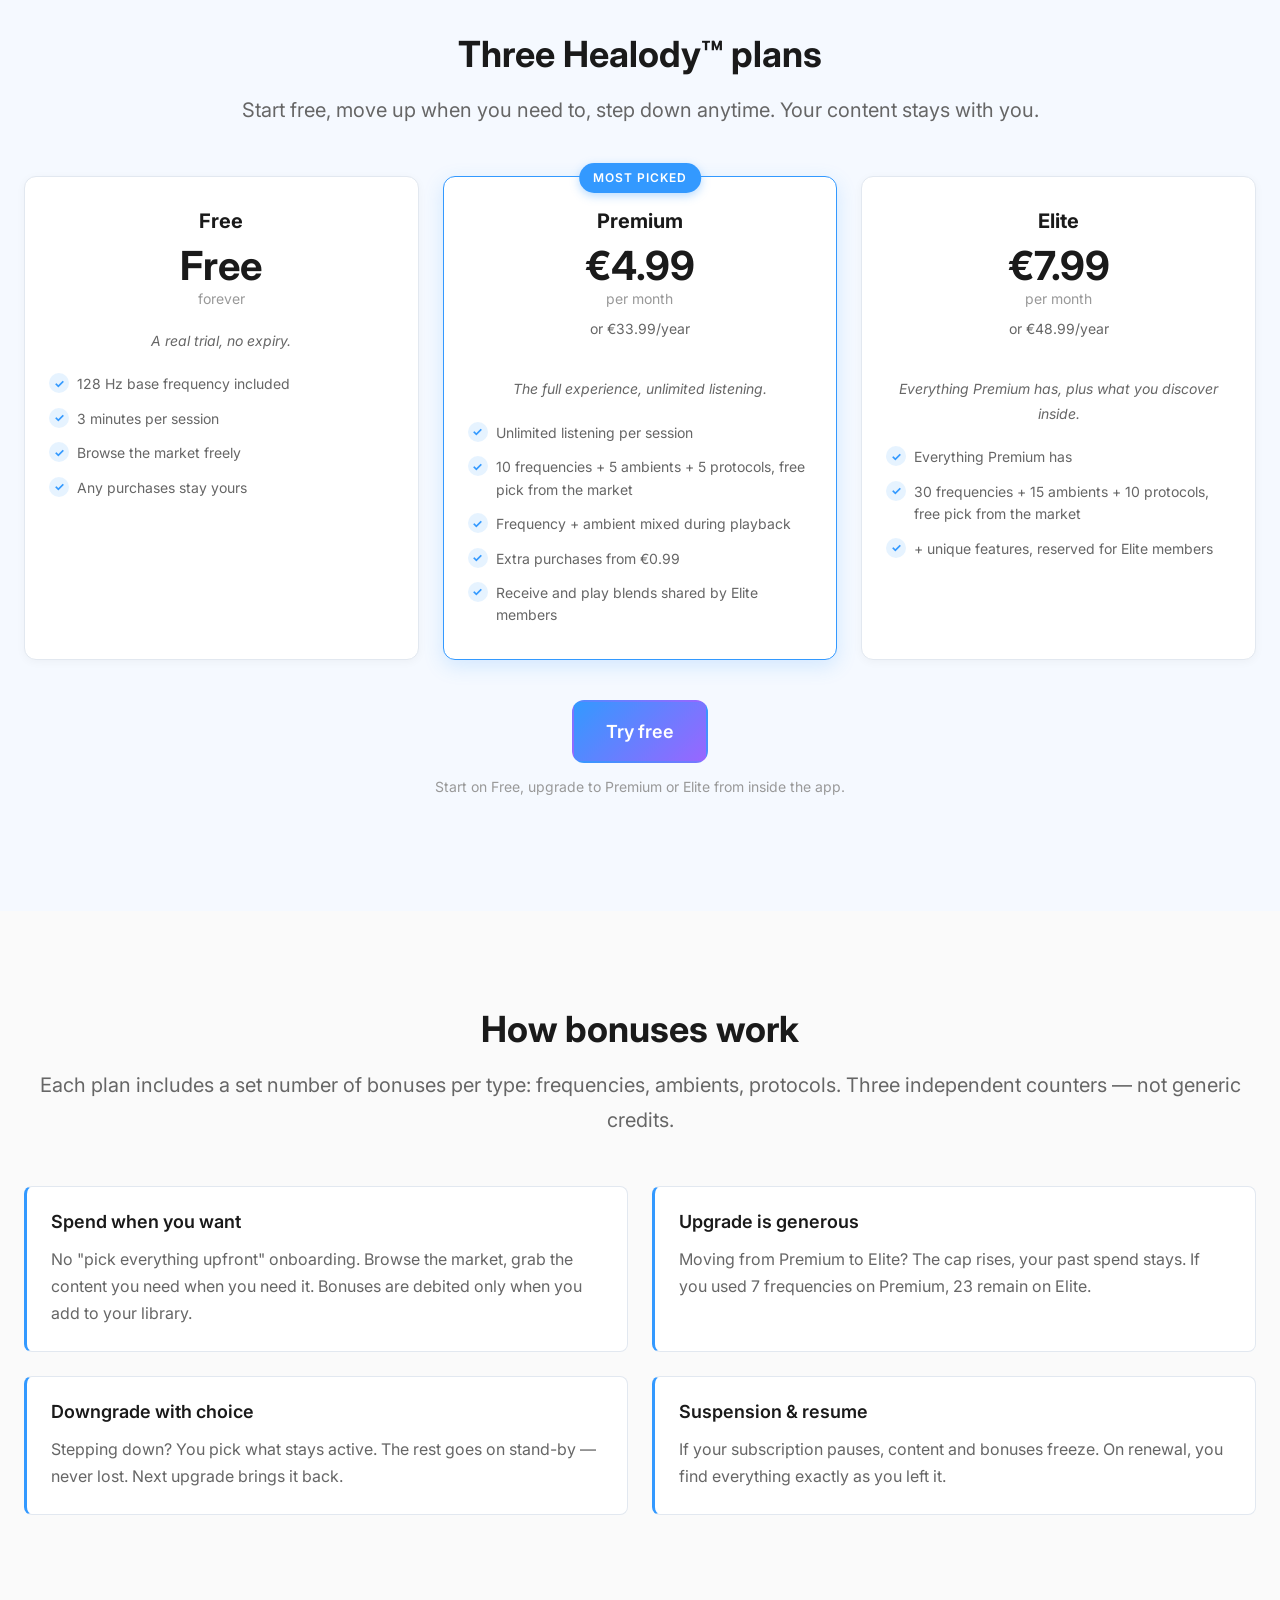
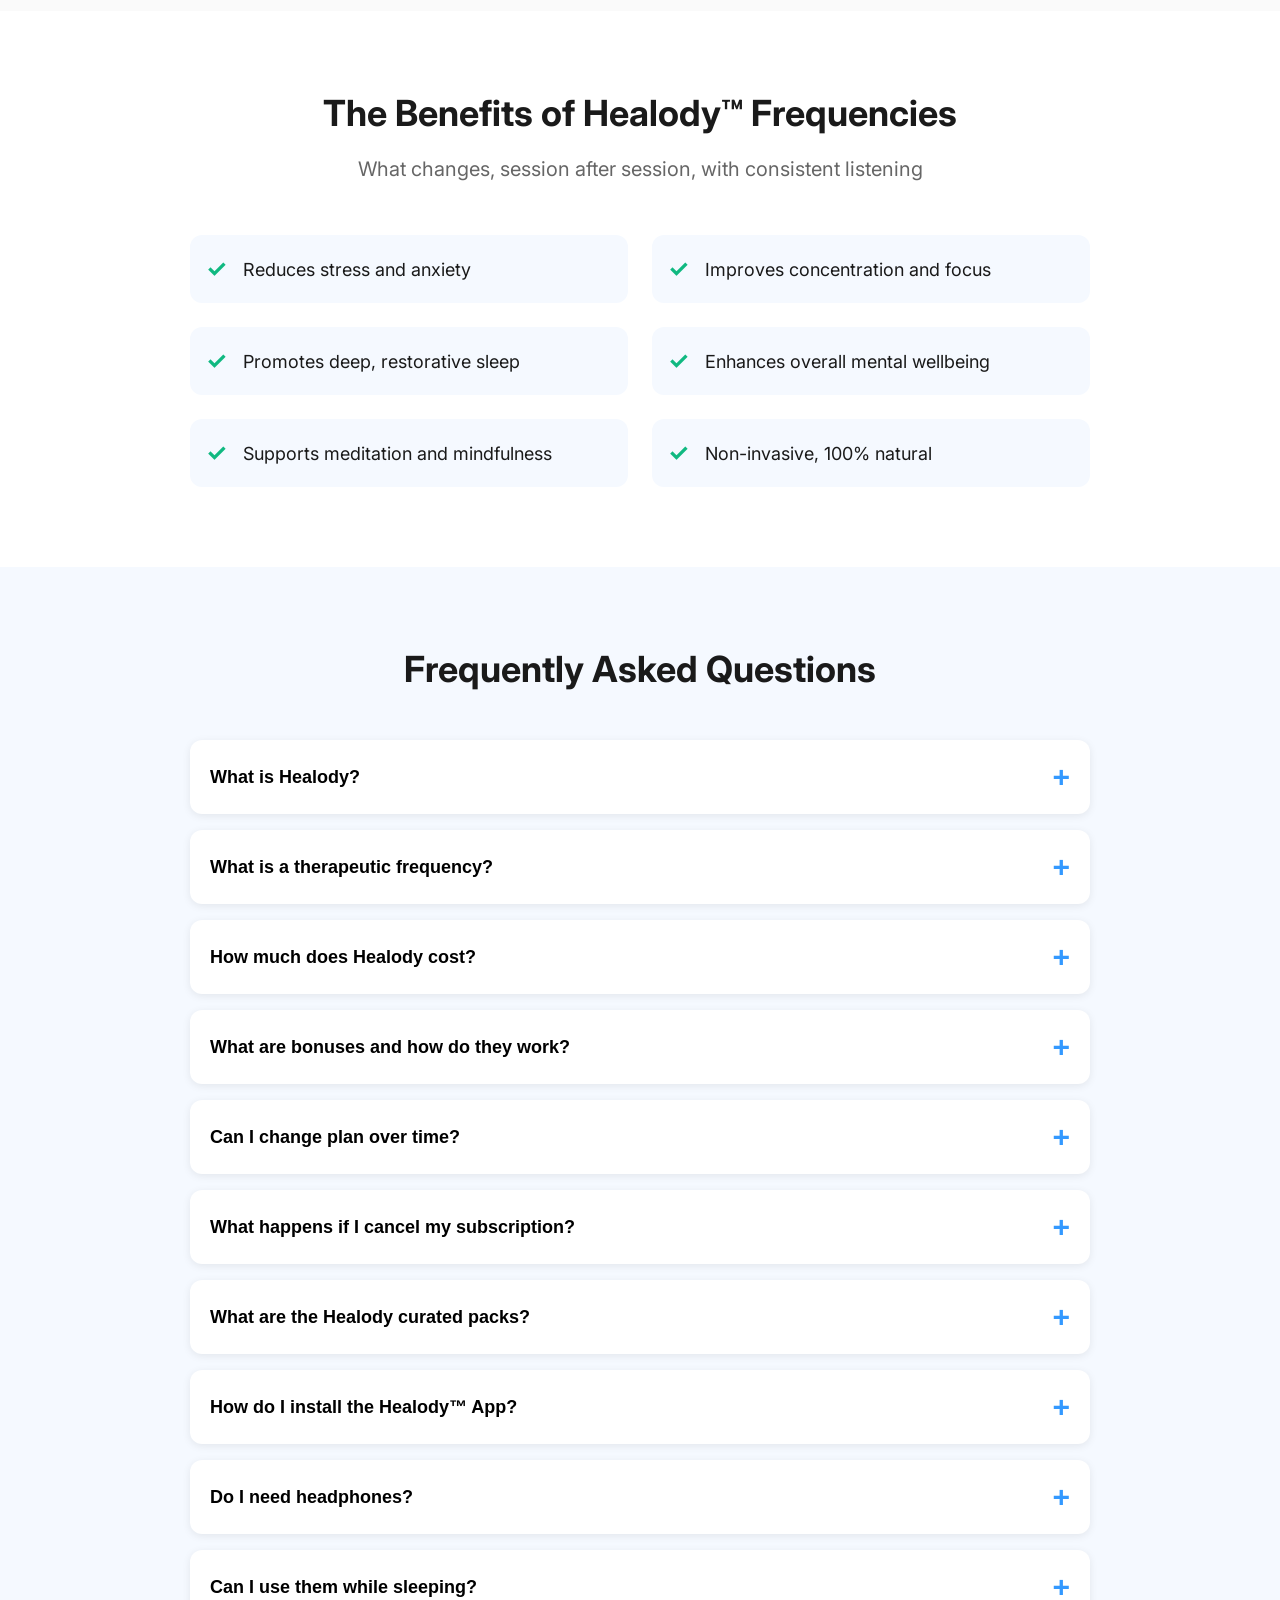
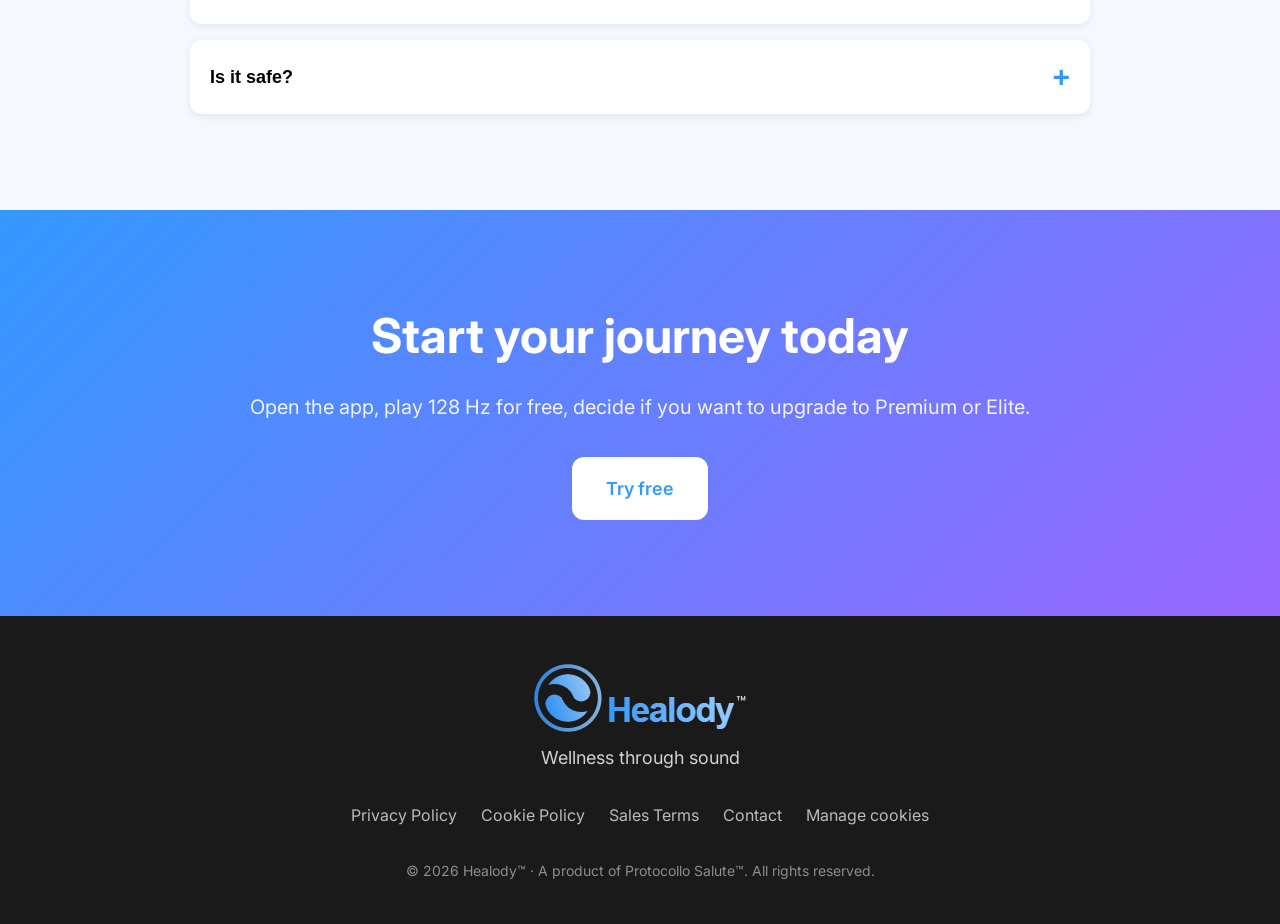
==== commit 60be6072: "update" ====
--- a/index.html
+++ b/index.html
@@ -5,9 +5,9 @@
     <meta name="viewport" content="width=device-width, initial-scale=1.0">
 
     <!-- Primary SEO -->
-    <title>Healody™ — Pack audio terapeutici e App PWA</title>
-    <meta name="description" content="Healody™: Pack audio standalone con frequenze binaurali e polinaurali per sonno, focus, calma ed energia. App PWA disponibile. Un prodotto Protocollo Salute™.">
-    <meta name="keywords" content="frequenze terapeutiche, pack audio, binaurali, polinaurali, benessere, sonno, focus, meditazione, ambient, mp3, healody">
+    <title>Healody™ — Il suono che cambia lo stato</title>
+    <meta name="description" content="Healody™: l'app di frequenze terapeutiche per sonno, focus, calma ed energia. Frequenze binaurali, toni armonici e ambient della natura. Prova gratis su iOS, Android e Desktop.">
+    <meta name="keywords" content="frequenze terapeutiche, frequenze binaurali, polinaurali, ambient naturali, benessere, sonno, focus, meditazione, app pwa, healody">
     <meta name="author" content="Protocollo Salute™">
     <meta name="theme-color" content="#3399ff">
     <meta name="robots" content="index, follow">
@@ -24,8 +24,8 @@
     <meta property="og:type" content="website">
     <meta property="og:site_name" content="Healody™">
     <meta property="og:url" content="https://healody.com/">
-    <meta property="og:title" content="Healody™ — Pack audio terapeutici e App PWA">
-    <meta property="og:description" content="Pack audio standalone con frequenze binaurali e polinaurali per sonno, focus, calma ed energia. App PWA disponibile.">
+    <meta property="og:title" content="Healody™ — Il suono che cambia lo stato">
+    <meta property="og:description" content="L'app di frequenze terapeutiche per sonno, focus, calma ed energia. Frequenze binaurali, toni armonici e ambient naturali. Prova gratis.">
     <meta property="og:image" content="https://healody.com/images/og-image.jpg">
     <meta property="og:image:width" content="1200">
     <meta property="og:image:height" content="630">
@@ -35,8 +35,8 @@
 
     <!-- Twitter Card -->
     <meta name="twitter:card" content="summary_large_image">
-    <meta name="twitter:title" content="Healody™ — Pack audio terapeutici e App PWA">
-    <meta name="twitter:description" content="Pack audio standalone con frequenze binaurali e polinaurali. App PWA disponibile.">
+    <meta name="twitter:title" content="Healody™ — Il suono che cambia lo stato">
+    <meta name="twitter:description" content="L'app di frequenze terapeutiche per sonno, focus, calma ed energia. Prova gratis su iOS, Android e Desktop.">
     <meta name="twitter:image" content="https://healody.com/images/og-image.jpg">
     <meta name="twitter:image:alt" content="Healody™ — Frequenze terapeutiche">
 
@@ -54,6 +54,7 @@
 
     <!-- iOS PWA Support -->
     <meta name="apple-mobile-web-app-capable" content="yes">
+    <meta name="mobile-web-app-capable" content="yes">
     <meta name="apple-mobile-web-app-status-bar-style" content="black-translucent">
     <meta name="apple-mobile-web-app-title" content="Healody">
 
@@ -74,7 +75,7 @@
                     "width": 300,
                     "height": 90
                 },
-                "description": "Healody™ — Pack audio standalone e App PWA con frequenze terapeutiche binaurali e polinaurali. Un prodotto di Protocollo Salute™.",
+                "description": "Healody™ — App PWA di frequenze terapeutiche binaurali, toni armonici e ambient naturali. Un prodotto di Protocollo Salute™.",
                 "sameAs": ["https://app.healody.com/"],
                 "parentOrganization": {
                     "@type": "Organization",
@@ -109,7 +110,6 @@
 
     <!-- Styles -->
     <link rel="stylesheet" href="css/styles.css">
-    <link rel="stylesheet" href="css/shop.css">
 </head>
 <body>
 
@@ -127,8 +127,8 @@
 
                 <!-- Desktop Menu -->
                 <ul class="navbar-menu" id="navbarMenu">
-                    <li><a href="#shop" class="nav-link" data-i18n="nav.shop">Shop</a></li>
-                    <li><a href="#pwa" class="nav-link" data-i18n="nav.pwa">App</a></li>
+                    <li><a href="#pwa" class="nav-link" data-i18n="nav.pwa">L'App</a></li>
+                    <li><a href="#piani" class="nav-link" data-i18n="nav.plans">Piani</a></li>
                     <li><a href="#scienza" class="nav-link" data-i18n="nav.science">Scienza</a></li>
                     <li><a href="#faq" class="nav-link" data-i18n="nav.faq">FAQ</a></li>
                 </ul>
@@ -167,23 +167,22 @@
         <div class="container">
             <div class="hero-content">
                 <div class="hero-text">
-                    <span class="hero-badge" data-i18n="hero.badge">Due modi per ritrovare il benessere</span>
+                    <span class="hero-badge" data-i18n="hero.badge">Wellness audio guidato</span>
                     <h1 class="hero-headline" data-i18n="hero.headline">
-                        Frequenze terapeutiche, in due forme
+                        Il suono che cambia il tuo stato
                     </h1>
                     <p class="hero-subheadline" data-i18n="hero.subheadline">
-                        Scarica i nostri Pack audio standalone in alta qualità e usali subito sul tuo dispositivo.
-                        Oppure installa l'App Healody™ per l'esperienza completa.
+                        Il tuo sistema nervoso risponde alle frequenze audio sempre, anche quando non ci fai caso. Healody™ usa questa risposta in modo intenzionale: frequenze binaurali, toni armonici e suoni naturali selezionati per guidarti verso lo stato che ti serve — sonno profondo, focus sostenuto, calma reale, recupero fisico.
                     </p>
 
                     <div class="hero-cta">
-                        <a href="#shop" class="btn btn-primary btn-large" data-i18n="hero.ctaPrimary">
-                            Esplora i Pack
+                        <a href="https://app.healody.com" target="_blank" rel="noopener" class="btn btn-primary btn-large" data-i18n="hero.ctaPrimary">
+                            Prova gratis
                         </a>
-                        <a href="https://app.healody.com" target="_blank" rel="noopener" class="btn btn-secondary btn-large" data-i18n="hero.ctaSecondary">
-                            Installa l'App
-                        </a>
-                    </div>
+                    </div>
+                    <p class="hero-cta-note" data-i18n="hero.ctaNote">
+                        Disponibile su iOS, Android e Desktop. Niente app store.
+                    </p>
                 </div>
 
                 <div class="hero-visual">
@@ -256,8 +255,8 @@
                             Healody™ utilizza frequenze audio terapeutiche scientificamente
                             provate per riportare equilibrio nella tua vita.
                         </p>
-                        <a href="#prodotti" class="btn btn-outline" data-i18n="problemSolution.ctaDiscover">
-                            Scopri Healody™
+                        <a href="#pwa" class="btn btn-outline" data-i18n="problemSolution.ctaDiscover">
+                            Scopri come funziona
                         </a>
                     </div>
                 </div>
@@ -266,161 +265,7 @@
     </section>
 
     <!-- ============================================ -->
-    <!-- 5. TWO PRODUCTS OVERVIEW -->
-    <!-- ============================================ -->
-    <section class="products-overview" id="prodotti">
-        <div class="container">
-            <div class="section-header fade-in-up">
-                <h2 class="section-title" data-i18n="products.headline">
-                    Due modi di vivere Healody™
-                </h2>
-                <p class="section-subtitle" data-i18n="products.subtitle">
-                    Scegli il formato che preferisci. La scienza dietro è la stessa.
-                </p>
-            </div>
-
-            <div class="products-grid">
-                <!-- Product 1: Pack Standalone -->
-                <div class="product-card product-card-pack fade-in-up">
-                    <span class="product-badge product-badge-available" data-i18n="products.packBadge">Disponibile</span>
-                    <div class="product-icon">
-                        <svg width="64" height="64" viewBox="0 0 64 64" fill="none">
-                            <rect x="8" y="14" width="48" height="40" rx="4" stroke="currentColor" stroke-width="2.5" fill="none"/>
-                            <path d="M20 28 L20 40 M28 24 L28 44 M36 28 L36 40 M44 32 L44 36" stroke="currentColor" stroke-width="2.5" stroke-linecap="round"/>
-                            <circle cx="32" cy="10" r="3" fill="currentColor"/>
-                        </svg>
-                    </div>
-                    <h3 class="product-title" data-i18n="products.packTitle">Pack Audio Standalone</h3>
-                    <p class="product-text" data-i18n="products.packText">
-                        File MP3 in alta qualità, scaricabili sul tuo dispositivo. Pronti all'uso, senza app, senza account.
-                    </p>
-                    <a href="#shop" class="btn btn-primary" data-i18n="products.packCta">Esplora i Pack</a>
-                </div>
-
-                <!-- Product 2: PWA Available -->
-                <div class="product-card product-card-pwa fade-in-up">
-                    <span class="product-badge product-badge-available" data-i18n="products.pwaBadge">Disponibile</span>
-                    <div class="product-icon">
-                        <svg width="64" height="64" viewBox="0 0 64 64" fill="none">
-                            <rect x="16" y="6" width="32" height="52" rx="4" stroke="currentColor" stroke-width="2.5" fill="none"/>
-                            <line x1="16" y1="14" x2="48" y2="14" stroke="currentColor" stroke-width="2.5"/>
-                            <line x1="16" y1="50" x2="48" y2="50" stroke="currentColor" stroke-width="2.5"/>
-                            <circle cx="32" cy="54" r="1.5" fill="currentColor"/>
-                            <path d="M26 30 Q32 22, 38 30 Q32 38, 26 30 Z" stroke="currentColor" stroke-width="2" fill="none"/>
-                        </svg>
-                    </div>
-                    <h3 class="product-title" data-i18n="products.pwaTitle">App Healody™</h3>
-                    <p class="product-text" data-i18n="products.pwaText">
-                        L'esperienza completa: libreria estesa, ascolto offline e installazione come app sul tuo dispositivo.
-                    </p>
-                    <a href="https://app.healody.com" target="_blank" rel="noopener" class="btn btn-outline" data-i18n="products.pwaCta">Installa l'App</a>
-                </div>
-            </div>
-        </div>
-    </section>
-
-
-    <!-- ============================================ -->
-    <!-- 6. SHOP (Catalogo dinamico + checkout/redeem) -->
-    <!-- ============================================ -->
-    <section class="shop-section" id="shop">
-        <div class="container">
-            <div class="section-header fade-in-up">
-                <span class="section-eyebrow shop-eyebrow" data-i18n="shop.eyebrow">Shop</span>
-                <h2 class="section-title" data-i18n="shop.headline">Healody™ Shop — Pack audio professionali</h2>
-                <p class="section-subtitle" data-i18n="shop.subtitle">
-                    Acquista con carta o riscatta un codice licenza. Download immediato via email.
-                </p>
-            </div>
-
-            <!-- Path switcher: Stripe / Codice -->
-            <div class="shop-paths fade-in-up">
-                <div class="shop-path">
-                    <span class="shop-path-icon" aria-hidden="true">💳</span>
-                    <h3 class="shop-path-title" data-i18n="shop.path.stripeTitle">Compra con carta</h3>
-                    <p class="shop-path-desc" data-i18n="shop.path.stripeDesc">
-                        Pagamento sicuro via Stripe. Ricevi link di download per email entro pochi secondi.
-                    </p>
-                </div>
-                <div class="shop-path-separator" aria-hidden="true"></div>
-                <div class="shop-path">
-                    <span class="shop-path-icon" aria-hidden="true">🎟️</span>
-                    <h3 class="shop-path-title" data-i18n="shop.path.codeTitle">Hai un codice?</h3>
-                    <p class="shop-path-desc" data-i18n="shop.path.codeDesc">
-                        Riscatta una licenza già attivata e ottieni subito il link al download.
-                    </p>
-                </div>
-            </div>
-
-            <!-- Catalog status / loading / empty / error -->
-            <div class="shop-catalog-status" id="shopCatalogStatus">
-                <div class="shop-spinner" aria-hidden="true"></div>
-                <p class="shop-status-text" data-i18n="shop.loading">Carico il catalogo…</p>
-            </div>
-
-            <!-- Dynamic catalog grid -->
-            <div class="shop-grid" id="shopGrid" hidden></div>
-
-            <p class="shop-disclaimer fade-in-up" data-i18n="shop.disclaimer">
-                Inserendo l'email accetti che venga utilizzata per inviare il link di download, secondo la nostra Privacy Policy.
-            </p>
-        </div>
-    </section>
-
-    <!-- ============================================ -->
-    <!-- SHOP — License Code Redeem Modal -->
-    <!-- ============================================ -->
-    <div class="modal" id="shopRedeemModal" aria-hidden="true">
-        <div class="modal-overlay"></div>
-        <div class="modal-content shop-modal-content">
-            <button class="modal-close" id="shopRedeemClose" aria-label="Chiudi">&times;</button>
-            <div class="modal-body">
-                <h3 class="modal-title" data-i18n="shop.redeem.title">Riscatta il tuo codice</h3>
-                <p class="shop-redeem-pack" id="shopRedeemPackName"></p>
-
-                <form class="shop-form" id="shopRedeemForm" novalidate>
-                    <label class="shop-field">
-                        <span class="shop-field-label" data-i18n="shop.redeem.emailLabel">Email</span>
-                        <input
-                            type="email"
-                            class="shop-input"
-                            id="shopRedeemEmail"
-                            required
-                            autocomplete="email"
-                            placeholder="tu@esempio.com">
-                    </label>
-                    <label class="shop-field">
-                        <span class="shop-field-label" data-i18n="shop.redeem.codeLabel">Codice licenza</span>
-                        <div class="shop-code-row">
-                            <input
-                                type="text"
-                                class="shop-input shop-input-code"
-                                id="shopRedeemCode"
-                                required
-                                autocomplete="off"
-                                spellcheck="false"
-                                maxlength="19"
-                                placeholder="XXXX-XXXX-XXXX-XXXX"
-                                pattern="[A-Za-z0-9]{4}-[A-Za-z0-9]{4}-[A-Za-z0-9]{4}-[A-Za-z0-9]{4}">
-                            <button type="button" class="btn btn-outline shop-btn-verify" id="shopRedeemVerify" disabled data-i18n="shop.redeem.verify">Verifica</button>
-                        </div>
-                        <span class="shop-field-hint" data-i18n="shop.redeem.codeHint">Formato: XXXX-XXXX-XXXX-XXXX</span>
-                        <div class="shop-verify-feedback" id="shopRedeemVerifyFeedback" hidden></div>
-                    </label>
-
-                    <div class="shop-form-error" id="shopRedeemError" hidden></div>
-
-                    <div class="modal-actions shop-form-actions">
-                        <button type="button" class="btn btn-outline" id="shopRedeemCancel" data-i18n="shop.redeem.cancel">Annulla</button>
-                        <button type="submit" class="btn btn-primary" id="shopRedeemSubmit" disabled data-i18n="shop.redeem.submit">Riscatta</button>
-                    </div>
-                </form>
-            </div>
-        </div>
-    </div>
-
-    <!-- ============================================ -->
-    <!-- 7. SCIENZA (Common to both products) -->
+    <!-- 5. SCIENZA -->
     <!-- ============================================ -->
     <section class="science" id="scienza">
         <div class="container">
@@ -585,56 +430,73 @@
     </section>
 
     <!-- ============================================ -->
-    <!-- 9. PWA HEALODY (Available) -->
+    <!-- PWA HEALODY -->
     <!-- ============================================ -->
     <section class="pwa-section" id="pwa">
         <div class="container">
             <div class="section-header fade-in-up">
-                <span class="section-eyebrow" data-i18n="pwa.badge">Disponibile</span>
+                <span class="section-eyebrow" data-i18n="pwa.badge">Disponibile su iOS, Android e Desktop</span>
                 <h2 class="section-title" data-i18n="pwa.headline">L'App Healody™</h2>
                 <p class="section-subtitle" data-i18n="pwa.subtitle">
-                    L'esperienza completa, già disponibile su iOS, Android e Desktop
+                    Frequenze, ambient e protocolli in un'app sola. Scegli, ascolta, anche offline.
                 </p>
             </div>
 
             <p class="pwa-intro fade-in-up" data-i18n="pwa.intro">
-                L'App Healody™ è una Progressive Web App: si installa sul tuo dispositivo come un'app nativa,
-                funziona offline e ti dà accesso a tutta la libreria di frequenze e protocolli.
+                Healody è una Progressive Web App: si installa dal browser sul tuo dispositivo, funziona come un'app nativa, non passa per app store. In pochi secondi è pronta.
             </p>
 
-            <!-- PWA Features -->
-            <h3 class="pwa-block-title fade-in-up" data-i18n="pwa.featuresTitle">Cosa offre</h3>
+            <!-- Cosa puoi fare -->
+            <h3 class="pwa-block-title fade-in-up" data-i18n="pwa.featuresTitle">Cosa puoi fare</h3>
             <div class="pwa-features-grid">
                 <div class="pwa-feature-card fade-in-up">
                     <div class="pwa-feature-icon">
                         <img src="assets/icons/feature-frequencies.svg" alt="" width="64" height="64">
                     </div>
-                    <h4 class="pwa-feature-title" data-i18n="pwa.feat1.title">Libreria estesa</h4>
+                    <h4 class="pwa-feature-title" data-i18n="pwa.feat1.title">Libreria viva</h4>
                     <p class="pwa-feature-desc" data-i18n="pwa.feat1.description">
-                        Decine di frequenze dirette, binaurali, polinaurali e protocolli sequenziali.
+                        Frequenze pure, binaurali, polinaurali. Ambient della natura. Protocolli strutturati per obiettivo. Una libreria in continua espansione.
+                    </p>
+                </div>
+                <div class="pwa-feature-card fade-in-up">
+                    <div class="pwa-feature-icon">
+                        <img src="assets/icons/feature-simplicity.svg" alt="" width="64" height="64">
+                    </div>
+                    <h4 class="pwa-feature-title" data-i18n="pwa.feat2.title">Frequenza + Ambient insieme</h4>
+                    <p class="pwa-feature-desc" data-i18n="pwa.feat2.description">
+                        Con Premium ed Elite ascolti una frequenza miscelata a un ambient naturale. Pioggia + 432 Hz, foresta + 528 Hz: scegli la combinazione che funziona per te.
+                    </p>
+                </div>
+                <div class="pwa-feature-card fade-in-up">
+                    <div class="pwa-feature-icon">
+                        <img src="assets/icons/feature-offline.svg" alt="" width="64" height="64">
+                    </div>
+                    <h4 class="pwa-feature-title" data-i18n="pwa.feat3.title">Funziona offline</h4>
+                    <p class="pwa-feature-desc" data-i18n="pwa.feat3.description">
+                        Una volta scaricato, il contenuto è ascoltabile senza connessione. Le tue sessioni viaggiano con te.
                     </p>
                 </div>
                 <div class="pwa-feature-card fade-in-up">
                     <div class="pwa-feature-icon">
                         <img src="assets/icons/feature-security.svg" alt="" width="64" height="64">
                     </div>
-                    <h4 class="pwa-feature-title" data-i18n="pwa.feat2.title">Audio protetti</h4>
-                    <p class="pwa-feature-desc" data-i18n="pwa.feat2.description">
-                        Contenuti cifrati con AES-256. La tua esperienza è privata e sicura.
-                    </p>
-                </div>
-                <div class="pwa-feature-card fade-in-up">
-                    <div class="pwa-feature-icon">
-                        <img src="assets/icons/feature-offline.svg" alt="" width="64" height="64">
-                    </div>
-                    <h4 class="pwa-feature-title" data-i18n="pwa.feat3.title">Funziona offline</h4>
-                    <p class="pwa-feature-desc" data-i18n="pwa.feat3.description">
-                        Una volta installata e sincronizzata, l'App funziona anche senza connessione.
-                    </p>
-                </div>
-            </div>
-
-            <!-- PWA How It Works -->
+                    <h4 class="pwa-feature-title" data-i18n="pwa.feat4.title">Pack confezionati Healody</h4>
+                    <p class="pwa-feature-desc" data-i18n="pwa.feat4.description">
+                        Combinazioni già pronte di frequenza + ambient, curate dal nostro team. Acquisto una tantum, restano tuoi per sempre.
+                    </p>
+                </div>
+            </div>
+
+            <!-- Elite tease -->
+            <div class="pwa-elite-tease fade-in-up">
+                <span class="pwa-elite-eyebrow" data-i18n="pwa.eliteEyebrow">Per chi vuole di più</span>
+                <h3 class="pwa-elite-title" data-i18n="pwa.eliteTitle">Healody Elite</h3>
+                <p class="pwa-elite-text" data-i18n="pwa.eliteText">
+                    Elite include funzionalità uniche, riservate ai membri. Scarica l'app per scoprirle — non puoi raccontarle con uno screenshot.
+                </p>
+            </div>
+
+            <!-- Come funziona -->
             <h3 class="pwa-block-title fade-in-up" data-i18n="pwa.howTitle">Come funziona</h3>
             <div class="pwa-steps-grid">
                 <div class="pwa-step-card fade-in-up">
@@ -642,9 +504,9 @@
                     <div class="pwa-step-icon">
                         <img src="assets/icons/step-download.svg" alt="" width="100" height="100">
                     </div>
-                    <h4 class="pwa-step-title" data-i18n="pwa.step1Title">Installa e attiva</h4>
+                    <h4 class="pwa-step-title" data-i18n="pwa.step1Title">Installa e registrati</h4>
                     <p class="pwa-step-desc" data-i18n="pwa.step1Desc">
-                        Inserisci il tuo codice licenza e crea il tuo account in pochi secondi.
+                        Apri l'app dal browser, aggiungi a Home, crea il tuo account gratuito.
                     </p>
                 </div>
                 <div class="pwa-step-card fade-in-up">
@@ -652,9 +514,9 @@
                     <div class="pwa-step-icon">
                         <img src="assets/icons/step-choose.svg" alt="" width="100" height="100">
                     </div>
-                    <h4 class="pwa-step-title" data-i18n="pwa.step2Title">Scegli la frequenza</h4>
+                    <h4 class="pwa-step-title" data-i18n="pwa.step2Title">Scegli il contenuto</h4>
                     <p class="pwa-step-desc" data-i18n="pwa.step2Desc">
-                        Seleziona la frequenza o il protocollo adatto al tuo obiettivo.
+                        Una frequenza, un ambient, un protocollo o un pack confezionato. Dal market o dalla tua libreria.
                     </p>
                 </div>
                 <div class="pwa-step-card fade-in-up">
@@ -664,7 +526,7 @@
                     </div>
                     <h4 class="pwa-step-title" data-i18n="pwa.step3Title">Rilassati</h4>
                     <p class="pwa-step-desc" data-i18n="pwa.step3Desc">
-                        Indossa le cuffie, premi play e lasciati guidare.
+                        Cuffie, play, lasciati guidare.
                     </p>
                 </div>
             </div>
@@ -672,17 +534,144 @@
             <!-- PWA Install CTA -->
             <div class="pwa-install-cta fade-in-up">
                 <a href="https://app.healody.com" target="_blank" rel="noopener" class="btn btn-primary btn-large btn-pwa-install" id="ctaInstallPwa">
-                    <span class="btn-pwa-label" data-i18n="pwa.installCta">Installa l'App</span>
+                    <span class="btn-pwa-label" data-i18n="pwa.installCta">Prova gratis</span>
                 </a>
                 <p class="pwa-install-note" data-i18n="pwa.installNote">
-                    Disponibile per iOS, Android e Desktop
-                </p>
-            </div>
-        </div>
-    </section>
-
-    <!-- ============================================ -->
-    <!-- 10. BENEFICI (Common) -->
+                    Niente app store. Si installa direttamente dal browser.
+                </p>
+            </div>
+        </div>
+    </section>
+
+    <!-- ============================================ -->
+    <!-- PIANI -->
+    <!-- ============================================ -->
+    <section class="plans-section" id="piani">
+        <div class="container">
+            <div class="section-header fade-in-up">
+                <h2 class="section-title" data-i18n="plans.headline">I tre piani Healody™</h2>
+                <p class="section-subtitle" data-i18n="plans.subtitle">
+                    Parti da gratis, sali quando ti serve, scendi se vuoi. I tuoi contenuti restano sempre con te.
+                </p>
+            </div>
+
+            <div class="plans-grid">
+                <!-- Free -->
+                <div class="plan-card plan-free fade-in-up">
+                    <div class="plan-header">
+                        <h3 class="plan-name" data-i18n="plans.free.name">Free</h3>
+                        <div class="plan-price">
+                            <span class="plan-price-amount" data-i18n="plans.free.price">Gratis</span>
+                            <span class="plan-price-period" data-i18n="plans.free.period">per sempre</span>
+                        </div>
+                    </div>
+                    <p class="plan-tagline" data-i18n="plans.free.tagline">Prova reale, senza scadenza.</p>
+                    <ul class="plan-features">
+                        <li data-i18n="plans.free.feat1">Frequenza base 128 Hz inclusa</li>
+                        <li data-i18n="plans.free.feat2">3 minuti per sessione</li>
+                        <li data-i18n="plans.free.feat3">Esplora liberamente il market</li>
+                        <li data-i18n="plans.free.feat4">I tuoi eventuali acquisti restano tuoi</li>
+                    </ul>
+                </div>
+
+                <!-- Premium -->
+                <div class="plan-card plan-premium plan-card-highlight fade-in-up">
+                    <span class="plan-badge" data-i18n="plans.premium.badge">Più scelto</span>
+                    <div class="plan-header">
+                        <h3 class="plan-name" data-i18n="plans.premium.name">Premium</h3>
+                        <div class="plan-price">
+                            <span class="plan-price-amount" data-i18n="plans.premium.price">€4,99</span>
+                            <span class="plan-price-period" data-i18n="plans.premium.period">al mese</span>
+                        </div>
+                        <p class="plan-price-yearly" data-i18n="plans.premium.yearly">
+                            o €33,99/anno <span class="plan-discount">−43%</span>
+                        </p>
+                    </div>
+                    <p class="plan-tagline" data-i18n="plans.premium.tagline">L'esperienza completa, ascolto senza limiti.</p>
+                    <ul class="plan-features">
+                        <li data-i18n="plans.premium.feat1">Ascolto illimitato per sessione</li>
+                        <li data-i18n="plans.premium.feat2"><strong>10</strong> frequenze + <strong>5</strong> ambient + <strong>5</strong> protocolli a scelta dal market</li>
+                        <li data-i18n="plans.premium.feat3">Frequenza + ambient miscelati durante l'ascolto</li>
+                        <li data-i18n="plans.premium.feat4">Acquisti extra da €0,99</li>
+                        <li data-i18n="plans.premium.feat5">Ricevi e ascolti blend condivisi dai membri Elite</li>
+                    </ul>
+                </div>
+
+                <!-- Elite -->
+                <div class="plan-card plan-elite fade-in-up">
+                    <div class="plan-header">
+                        <h3 class="plan-name" data-i18n="plans.elite.name">Elite</h3>
+                        <div class="plan-price">
+                            <span class="plan-price-amount" data-i18n="plans.elite.price">€7,99</span>
+                            <span class="plan-price-period" data-i18n="plans.elite.period">al mese</span>
+                        </div>
+                        <p class="plan-price-yearly" data-i18n="plans.elite.yearly">
+                            o €48,99/anno <span class="plan-discount">−49%</span>
+                        </p>
+                    </div>
+                    <p class="plan-tagline" data-i18n="plans.elite.tagline">Tutto di Premium, più ciò che si scopre dentro.</p>
+                    <ul class="plan-features">
+                        <li data-i18n="plans.elite.feat1">Tutto ciò che ha Premium</li>
+                        <li data-i18n="plans.elite.feat2"><strong>30</strong> frequenze + <strong>15</strong> ambient + <strong>10</strong> protocolli a scelta dal market</li>
+                        <li data-i18n="plans.elite.feat3"><em>+ funzionalità uniche, riservate ai membri Elite</em></li>
+                    </ul>
+                </div>
+            </div>
+
+            <div class="plans-cta fade-in-up">
+                <a href="https://app.healody.com" target="_blank" rel="noopener" class="btn btn-primary btn-large" data-i18n="plans.cta">
+                    Prova gratis
+                </a>
+                <p class="plans-cta-note" data-i18n="plans.ctaNote">
+                    Parti da Free, decidi quando passare a Premium o Elite dall'app.
+                </p>
+            </div>
+        </div>
+    </section>
+
+    <!-- ============================================ -->
+    <!-- BONUS -->
+    <!-- ============================================ -->
+    <section class="bonus-section" id="bonus">
+        <div class="container">
+            <div class="section-header fade-in-up">
+                <h2 class="section-title" data-i18n="bonus.headline">Come funzionano i bonus</h2>
+                <p class="section-subtitle" data-i18n="bonus.subtitle">
+                    Ogni piano include un certo numero di bonus per tipo: frequenze, ambient, protocolli. Tre contatori indipendenti, non crediti generici.
+                </p>
+            </div>
+
+            <div class="bonus-grid">
+                <div class="bonus-card fade-in-up">
+                    <h3 class="bonus-card-title" data-i18n="bonus.b1.title">Spendi quando vuoi</h3>
+                    <p class="bonus-card-text" data-i18n="bonus.b1.text">
+                        Niente onboarding "scegli tutto subito". Esplori il market e prendi i contenuti quando ti servono. I bonus si scalano solo al momento dell'aggiunta in libreria.
+                    </p>
+                </div>
+                <div class="bonus-card fade-in-up">
+                    <h3 class="bonus-card-title" data-i18n="bonus.b2.title">Upgrade vantaggioso</h3>
+                    <p class="bonus-card-text" data-i18n="bonus.b2.text">
+                        Passi da Premium a Elite? Il tetto sale, lo storico già consumato resta. Se hai usato 7 frequenze su Premium, ti restano 23 disponibili su Elite.
+                    </p>
+                </div>
+                <div class="bonus-card fade-in-up">
+                    <h3 class="bonus-card-title" data-i18n="bonus.b3.title">Downgrade con scelta</h3>
+                    <p class="bonus-card-text" data-i18n="bonus.b3.text">
+                        Scendi di piano? Decidi tu quali contenuti tenere attivi. Quelli che escono vanno in stand-by, non si perdono. Al prossimo upgrade tornano disponibili.
+                    </p>
+                </div>
+                <div class="bonus-card fade-in-up">
+                    <h3 class="bonus-card-title" data-i18n="bonus.b4.title">Sospensione & ripresa</h3>
+                    <p class="bonus-card-text" data-i18n="bonus.b4.text">
+                        Se l'abbonamento si ferma per qualche tempo, i contenuti e i bonus restano congelati. Al rinnovo, ritrovi tutto come l'avevi lasciato.
+                    </p>
+                </div>
+            </div>
+        </div>
+    </section>
+
+    <!-- ============================================ -->
+    <!-- BENEFICI -->
     <!-- ============================================ -->
     <section class="benefits" id="benefici">
         <div class="container">
@@ -691,7 +680,7 @@
                     I Benefici delle Frequenze Healody™
                 </h2>
                 <p class="section-subtitle" data-i18n="benefits.subtitle">
-                    Pack o App, gli effetti dell'ascolto sono gli stessi
+                    Cosa cambia, sessione dopo sessione, ascoltando con costanza
                 </p>
             </div>
 
@@ -738,7 +727,7 @@
             <div class="faq-list">
                 <div class="faq-item fade-in-up">
                     <button class="faq-question">
-                        <span data-i18n="faq.q1.question">Cos'è una frequenza terapeutica?</span>
+                        <span data-i18n="faq.q1.question">Cos'è Healody?</span>
                         <span class="faq-icon">+</span>
                     </button>
                     <div class="faq-answer">
@@ -748,7 +737,7 @@
 
                 <div class="faq-item fade-in-up">
                     <button class="faq-question">
-                        <span data-i18n="faq.q2.question">Differenza Pack e App?</span>
+                        <span data-i18n="faq.q2.question">Cos'è una frequenza terapeutica?</span>
                         <span class="faq-icon">+</span>
                     </button>
                     <div class="faq-answer">
@@ -758,7 +747,7 @@
 
                 <div class="faq-item fade-in-up">
                     <button class="faq-question">
-                        <span data-i18n="faq.q3.question">Cosa contiene un Pack?</span>
+                        <span data-i18n="faq.q3.question">Quanto costa?</span>
                         <span class="faq-icon">+</span>
                     </button>
                     <div class="faq-answer">
@@ -768,7 +757,7 @@
 
                 <div class="faq-item fade-in-up">
                     <button class="faq-question">
-                        <span data-i18n="faq.q4.question">Come installo l'App?</span>
+                        <span data-i18n="faq.q4.question">Cosa sono i bonus?</span>
                         <span class="faq-icon">+</span>
                     </button>
                     <div class="faq-answer">
@@ -778,7 +767,7 @@
 
                 <div class="faq-item fade-in-up">
                     <button class="faq-question">
-                        <span data-i18n="faq.q5.question">Devo usare le cuffie?</span>
+                        <span data-i18n="faq.q5.question">Posso cambiare piano nel tempo?</span>
                         <span class="faq-icon">+</span>
                     </button>
                     <div class="faq-answer">
@@ -788,7 +777,7 @@
 
                 <div class="faq-item fade-in-up">
                     <button class="faq-question">
-                        <span data-i18n="faq.q6.question">Posso usarli mentre dormo?</span>
+                        <span data-i18n="faq.q6.question">Cosa succede se annullo l'abbonamento?</span>
                         <span class="faq-icon">+</span>
                     </button>
                     <div class="faq-answer">
@@ -798,7 +787,7 @@
 
                 <div class="faq-item fade-in-up">
                     <button class="faq-question">
-                        <span data-i18n="faq.q7.question">È sicuro?</span>
+                        <span data-i18n="faq.q7.question">Cosa sono i Pack confezionati Healody?</span>
                         <span class="faq-icon">+</span>
                     </button>
                     <div class="faq-answer">
@@ -808,7 +797,7 @@
 
                 <div class="faq-item fade-in-up">
                     <button class="faq-question">
-                        <span data-i18n="faq.q8.question">Come acquisto un Pack sullo shop?</span>
+                        <span data-i18n="faq.q8.question">Come installo l'App?</span>
                         <span class="faq-icon">+</span>
                     </button>
                     <div class="faq-answer">
@@ -818,13 +807,34 @@
 
                 <div class="faq-item fade-in-up">
                     <button class="faq-question">
-                        <span data-i18n="faq.q9.question">Ho un codice licenza, come lo uso?</span>
+                        <span data-i18n="faq.q9.question">Devo usare le cuffie?</span>
                         <span class="faq-icon">+</span>
                     </button>
                     <div class="faq-answer">
                         <p data-i18n="faq.q9.answer">Risposta...</p>
                     </div>
                 </div>
+
+                <div class="faq-item fade-in-up">
+                    <button class="faq-question">
+                        <span data-i18n="faq.q10.question">Posso usarli mentre dormo?</span>
+                        <span class="faq-icon">+</span>
+                    </button>
+                    <div class="faq-answer">
+                        <p data-i18n="faq.q10.answer">Risposta...</p>
+                    </div>
+                </div>
+
+                <div class="faq-item fade-in-up">
+                    <button class="faq-question">
+                        <span data-i18n="faq.q11.question">È sicuro?</span>
+                        <span class="faq-icon">+</span>
+                    </button>
+                    <div class="faq-answer">
+                        <p data-i18n="faq.q11.answer">Risposta...</p>
+                    </div>
+                </div>
+
             </div>
         </div>
     </section>
@@ -842,8 +852,7 @@
                     Scarica un Pack o installa l'App. Scegli tu.
                 </p>
                 <div class="final-cta-buttons">
-                    <a href="#shop" class="btn btn-primary btn-large" data-i18n="finalCta.ctaPack">Esplora i Pack</a>
-                    <a href="https://app.healody.com" target="_blank" rel="noopener" class="btn btn-secondary btn-large" data-i18n="finalCta.ctaPwa">Installa l'App</a>
+                    <a href="https://app.healody.com" target="_blank" rel="noopener" class="btn btn-primary btn-large" data-i18n="finalCta.ctaPack">Prova gratis</a>
                 </div>
             </div>
         </div>
@@ -908,13 +917,12 @@
     <!-- Scripts -->
     <script src="js/translations.js"></script>
     <script src="js/main.js"></script>
-    <script src="js/shop.js"></script>
 
     <!-- PWA Service Worker Registration -->
     <script>
         if ('serviceWorker' in navigator) {
             window.addEventListener('load', function() {
-                navigator.serviceWorker.register('/sw.js')
+                navigator.serviceWorker.register('sw.js')
                     .then(function(registration) {
                         console.log('✅ Service Worker registered:', registration.scope);
                     })
--- a/css/styles.css
+++ b/css/styles.css
@@ -1409,6 +1409,16 @@
 
     .mobile-menu-toggle {
         display: flex;
+    }
+
+    /* Su mobile il menu desktop si nasconde: il language switcher
+       deve stare attaccato all'hamburger (no più al centro). */
+    .navbar-content {
+        gap: var(--spacing-3);
+    }
+
+    .language-switcher {
+        margin-left: auto;
     }
 
     .mobile-menu-toggle.active .hamburger-line:nth-child(1) {
@@ -2002,7 +2012,7 @@
 }
 
 /* ============================================
-   MODAL: shared base styles (used by shop redeem modal)
+   MODAL: shared base styles (kept for future use)
    ============================================ */
 .modal-text {
     font-size: var(--text-base);
@@ -2199,3 +2209,276 @@
         width: 100%;
     }
 }
+
+/* ============================================
+   HERO CTA NOTE (small line under primary CTA)
+   ============================================ */
+.hero-cta-note {
+    margin-top: var(--spacing-3);
+    font-size: var(--text-sm);
+    color: var(--text-muted);
+}
+
+/* ============================================
+   PWA — Elite tease (Studio creativo alluso)
+   ============================================ */
+.pwa-elite-tease {
+    margin: var(--spacing-12) auto var(--spacing-8);
+    max-width: 720px;
+    padding: var(--spacing-8) var(--spacing-6);
+    text-align: center;
+    background: linear-gradient(135deg, rgba(51, 153, 255, 0.06), rgba(51, 153, 255, 0.02));
+    border: 1px solid rgba(51, 153, 255, 0.18);
+    border-radius: var(--radius-lg);
+}
+
+.pwa-elite-eyebrow {
+    display: inline-block;
+    font-size: var(--text-xs);
+    text-transform: uppercase;
+    letter-spacing: 0.12em;
+    color: var(--color-blue-primary);
+    font-weight: 600;
+    margin-bottom: var(--spacing-3);
+}
+
+.pwa-elite-title {
+    font-size: var(--text-2xl);
+    font-weight: 700;
+    color: var(--text-primary);
+    margin: 0 0 var(--spacing-3);
+}
+
+.pwa-elite-text {
+    font-size: var(--text-base);
+    line-height: 1.7;
+    color: var(--text-secondary);
+    margin: 0;
+}
+
+/* ============================================
+   PIANI (Plans section)
+   ============================================ */
+.plans-section {
+    padding: var(--spacing-24) 0;
+    background: var(--bg-accent);
+}
+
+.plans-grid {
+    display: grid;
+    grid-template-columns: repeat(3, 1fr);
+    gap: var(--spacing-6);
+    margin-top: var(--spacing-10);
+    align-items: stretch;
+}
+
+.plan-card {
+    position: relative;
+    display: flex;
+    flex-direction: column;
+    background: #ffffff;
+    border: 1px solid #e2e8f0;
+    border-radius: var(--radius-lg);
+    padding: var(--spacing-8) var(--spacing-6);
+    box-shadow: 0 2px 10px rgba(0, 0, 0, 0.04);
+    transition: transform 0.2s ease, box-shadow 0.2s ease;
+}
+
+.plan-card:hover {
+    transform: translateY(-4px);
+    box-shadow: 0 10px 28px rgba(0, 0, 0, 0.08);
+}
+
+.plan-card-highlight {
+    border-color: var(--color-blue-primary);
+    box-shadow: 0 6px 20px rgba(51, 153, 255, 0.18);
+    transform: scale(1.03);
+}
+
+.plan-card-highlight:hover {
+    transform: scale(1.03) translateY(-4px);
+}
+
+.plan-badge {
+    position: absolute;
+    top: -14px;
+    left: 50%;
+    transform: translateX(-50%);
+    background: var(--color-blue-primary);
+    color: #ffffff;
+    font-size: var(--text-xs);
+    font-weight: 600;
+    text-transform: uppercase;
+    letter-spacing: 0.08em;
+    padding: 6px 14px;
+    border-radius: 999px;
+    box-shadow: 0 3px 10px rgba(51, 153, 255, 0.35);
+}
+
+.plan-header {
+    text-align: center;
+    margin-bottom: var(--spacing-5);
+}
+
+.plan-name {
+    font-size: var(--text-xl);
+    font-weight: 700;
+    color: var(--text-primary);
+    margin: 0 0 var(--spacing-3);
+}
+
+.plan-price {
+    display: flex;
+    flex-direction: column;
+    align-items: center;
+    gap: 2px;
+}
+
+.plan-price-amount {
+    font-size: 2.5rem;
+    font-weight: 700;
+    color: var(--text-primary);
+    line-height: 1;
+}
+
+.plan-price-period {
+    font-size: var(--text-sm);
+    color: var(--text-muted);
+}
+
+.plan-price-yearly {
+    margin-top: var(--spacing-2);
+    font-size: var(--text-sm);
+    color: var(--text-secondary);
+}
+
+.plan-discount {
+    display: inline-block;
+    margin-left: 6px;
+    padding: 2px 8px;
+    background: var(--color-green);
+    color: #ffffff;
+    font-size: var(--text-xs);
+    font-weight: 700;
+    border-radius: 999px;
+    letter-spacing: 0.04em;
+}
+
+.plan-tagline {
+    text-align: center;
+    font-size: var(--text-sm);
+    font-style: italic;
+    color: var(--text-secondary);
+    margin: 0 0 var(--spacing-5);
+}
+
+.plan-features {
+    list-style: none;
+    padding: 0;
+    margin: 0;
+    flex: 1;
+    display: flex;
+    flex-direction: column;
+    gap: var(--spacing-3);
+}
+
+.plan-features li {
+    position: relative;
+    padding-left: 28px;
+    font-size: var(--text-sm);
+    line-height: 1.6;
+    color: var(--text-secondary);
+}
+
+.plan-features li::before {
+    content: "✓";
+    position: absolute;
+    left: 0;
+    top: 0;
+    width: 20px;
+    height: 20px;
+    display: inline-flex;
+    align-items: center;
+    justify-content: center;
+    background: rgba(51, 153, 255, 0.12);
+    color: var(--color-blue-primary);
+    border-radius: 50%;
+    font-size: 12px;
+    font-weight: 700;
+}
+
+.plan-features li em {
+    font-style: italic;
+    color: var(--text-primary);
+    font-weight: 500;
+}
+
+.plans-cta {
+    text-align: center;
+    margin-top: var(--spacing-10);
+}
+
+.plans-cta-note {
+    margin-top: var(--spacing-3);
+    font-size: var(--text-sm);
+    color: var(--text-muted);
+}
+
+@media (max-width: 900px) {
+    .plans-grid {
+        grid-template-columns: 1fr;
+        max-width: 480px;
+        margin-left: auto;
+        margin-right: auto;
+    }
+
+    .plan-card-highlight {
+        transform: none;
+    }
+
+    .plan-card-highlight:hover {
+        transform: translateY(-4px);
+    }
+}
+
+/* ============================================
+   BONUS section
+   ============================================ */
+.bonus-section {
+    padding: var(--spacing-24) 0;
+}
+
+.bonus-grid {
+    display: grid;
+    grid-template-columns: repeat(2, 1fr);
+    gap: var(--spacing-6);
+    margin-top: var(--spacing-10);
+}
+
+.bonus-card {
+    background: #ffffff;
+    border: 1px solid #e2e8f0;
+    border-left: 3px solid var(--color-blue-primary);
+    border-radius: var(--radius-md);
+    padding: var(--spacing-6);
+}
+
+.bonus-card-title {
+    font-size: var(--text-lg);
+    font-weight: 600;
+    color: var(--text-primary);
+    margin: 0 0 var(--spacing-3);
+}
+
+.bonus-card-text {
+    font-size: var(--text-base);
+    line-height: 1.7;
+    color: var(--text-secondary);
+    margin: 0;
+}
+
+@media (max-width: 768px) {
+    .bonus-grid {
+        grid-template-columns: 1fr;
+    }
+}
